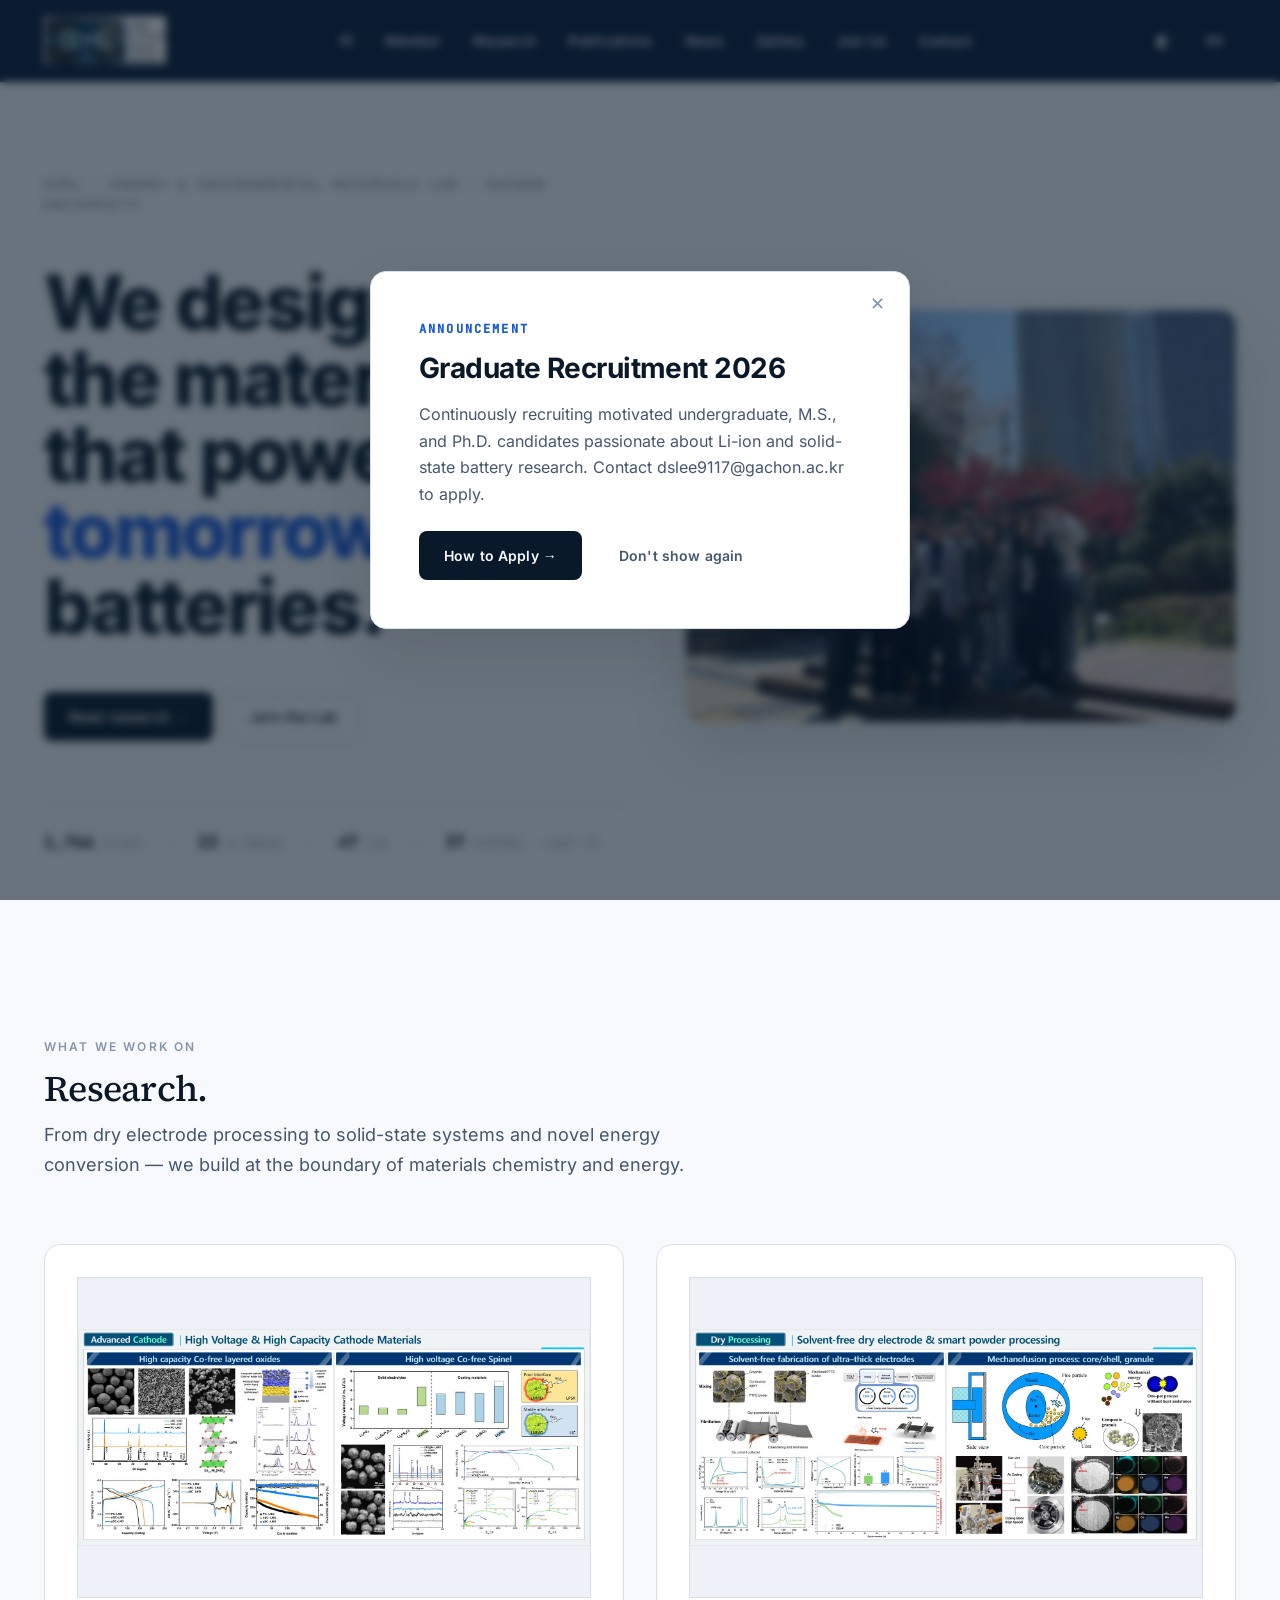
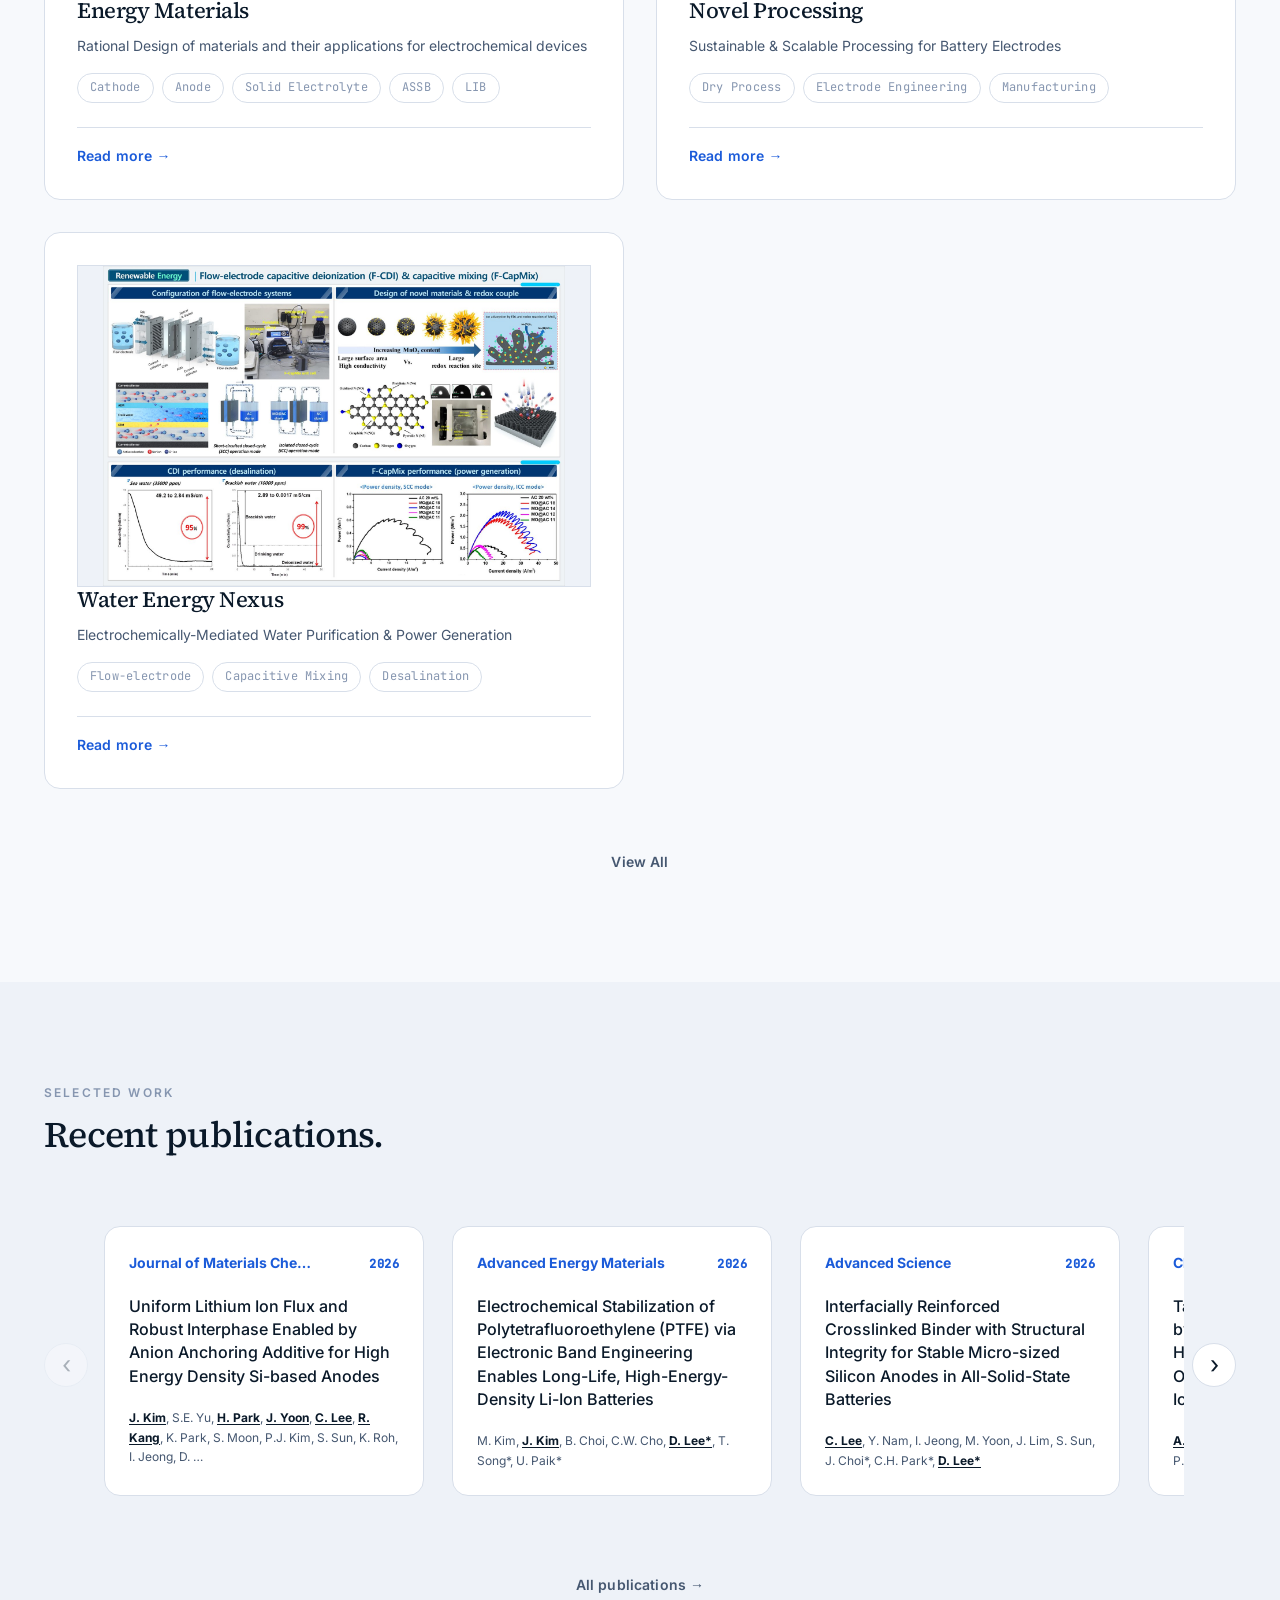
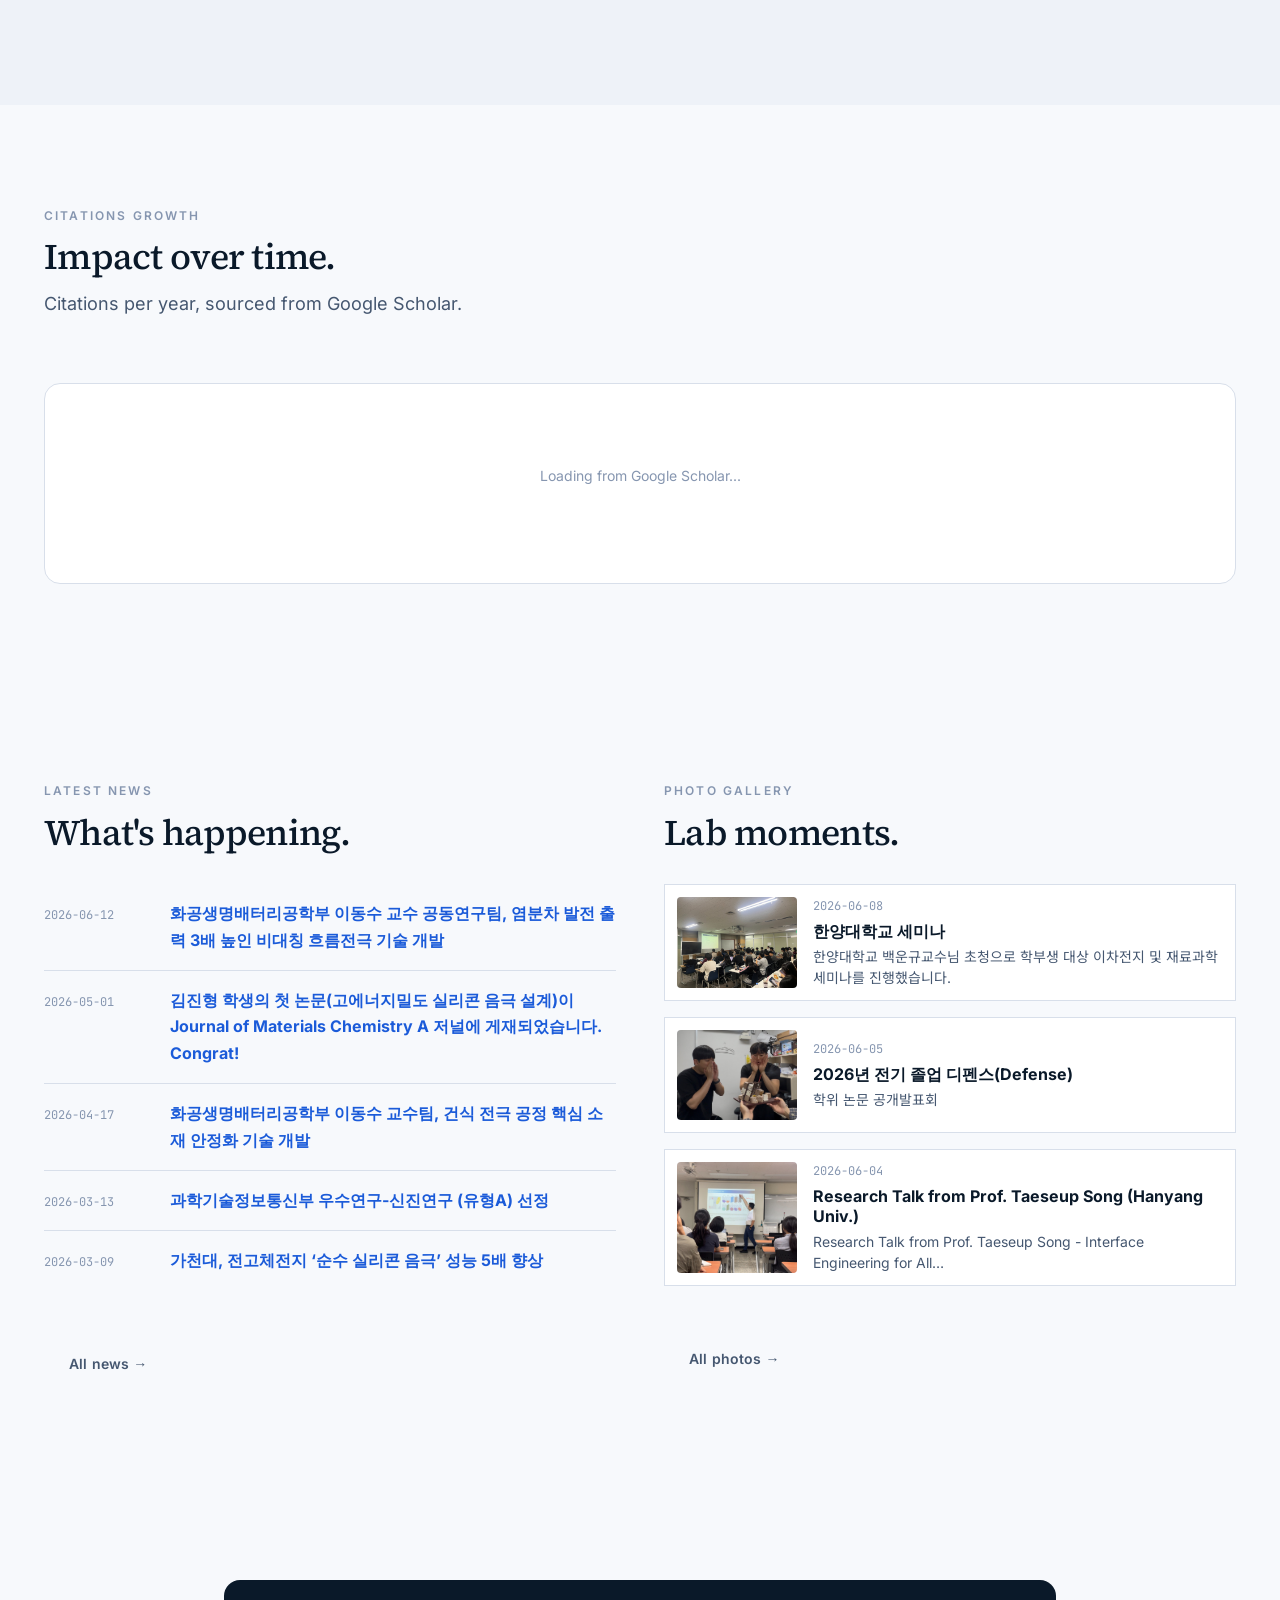
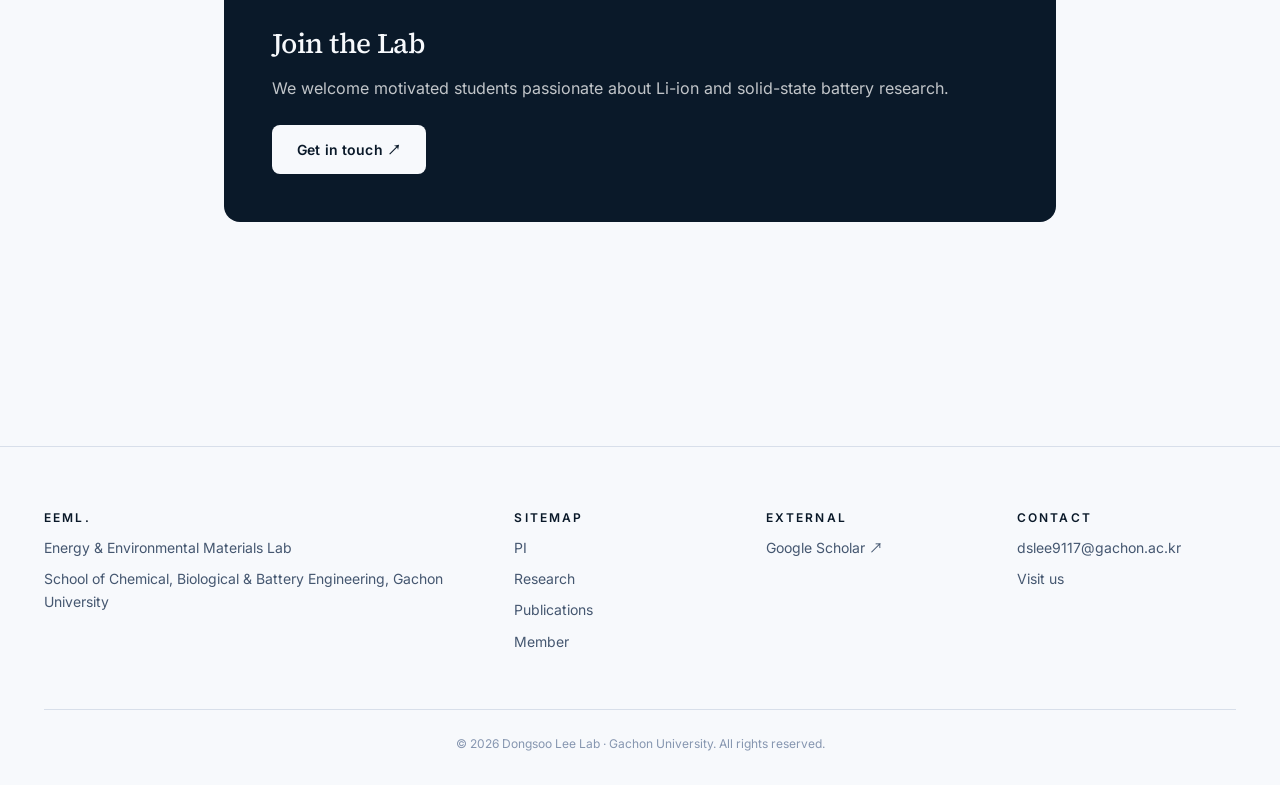
==== index.html @ 441fa80f "perf: self-host fonts locally instead of Google Fonts CDN Replace the render-blocking Google Fonts <" ====
<!DOCTYPE html>
<html lang="ko">
<head>
  <meta charset="UTF-8" />
  <meta name="viewport" content="width=device-width, initial-scale=1.0" />
  <title>EEML 에너지환경재료 연구실 — 가천대학교 이동수 교수 | 전고체전지·리튬전지 연구 | Energy &amp; Environmental Materials Lab</title>
  <meta name="description" content="가천대학교 화공생명배터리공학부 이동수 교수 연구실(EEML). 전고체전지, 리튬금속음극, 이차전지 소재, 전기화학 디바이스를 연구합니다. Energy & Environmental Materials Lab at Gachon University — solid-state batteries, Li metal anodes, next-generation battery materials." />
  <meta name="keywords" content="가천대학교, 이동수 교수, 전고체전지, 이차전지, 리튬전지, 배터리 연구실, 에너지환경재료, 대학원생 모집, EEML, Gachon University, solid-state battery, Dongsoo Lee" />
  <link rel="canonical" href="https://eeml.gachon.ac.kr/" />
  <link rel="icon" type="image/svg+xml" href="assets/icons/favicon.svg" />
  <meta property="og:title" content="EEML 에너지환경재료 연구실 — 가천대학교 이동수 교수" />
  <meta property="og:description" content="전고체전지·리튬금속음극·이차전지 소재 연구. 가천대학교 화공생명배터리공학부 이동수 교수 연구실." />
  <meta property="og:type" content="website" />
  <meta property="og:url" content="https://eeml.gachon.ac.kr/" />
  <script type="application/ld+json">
  {
    "@context": "https://schema.org",
    "@graph": [
      {
        "@type": "WebSite",
        "@id": "https://eeml.gachon.ac.kr/#website",
        "url": "https://eeml.gachon.ac.kr/",
        "name": "EEML 에너지환경재료 연구실",
        "alternateName": ["Energy & Environmental Materials Lab", "EEML", "가천대 이동수 교수 연구실"],
        "inLanguage": ["ko", "en"]
      },
      {
        "@type": "ResearchOrganization",
        "@id": "https://eeml.gachon.ac.kr/#org",
        "name": "에너지환경재료 연구실 (EEML)",
        "alternateName": "Energy & Environmental Materials Lab",
        "url": "https://eeml.gachon.ac.kr/",
        "parentOrganization": {
          "@type": "CollegeOrUniversity",
          "name": "가천대학교",
          "alternateName": "Gachon University",
          "department": "화공생명배터리공학부"
        },
        "founder": { "@id": "https://eeml.gachon.ac.kr/pi#person" },
        "knowsAbout": ["전고체전지", "리튬금속음극", "이차전지", "에너지전극재료", "solid-state batteries", "Li metal anodes", "electrochemical devices"]
      },
      {
        "@type": "Person",
        "@id": "https://eeml.gachon.ac.kr/pi#person",
        "name": "이동수",
        "alternateName": "Dongsoo Lee",
        "jobTitle": "조교수 (Assistant Professor)",
        "email": "dslee9117@gachon.ac.kr",
        "worksFor": {
          "@type": "CollegeOrUniversity",
          "name": "가천대학교",
          "alternateName": "Gachon University"
        },
        "url": "https://eeml.gachon.ac.kr/pi",
        "sameAs": [
          "https://scholar.google.com/citations?user=d8lQYgwAAAAJ",
          "https://www.researchgate.net/profile/Dongsoo-Lee-4",
          "https://orcid.org/0000-0003-3777-6366",
          "https://www.scopus.com/authid/detail.uri?authorId=57201799820",
          "https://www.linkedin.com/in/dongsoo-lee-2837501b4/"
        ]
      }
    ]
  }
  </script>
  <meta name="twitter:card" content="summary_large_image" />
  <link rel="stylesheet" href="css/fonts.css?v=20260629a" />
  <link rel="stylesheet" href="css/style.css?v=20260605d" />
</head>
<body>

<header class="site-header">
  <nav class="nav">
    <a href="/" class="nav-brand" aria-label="EEML — Energy Environment Materials Laboratory"><img src="assets/images/logo.png" alt="EEML — Energy Environment Materials Laboratory" /></a>
        <ul class="nav-links">
      <li><a href="pi" data-i18n="nav.pi">PI</a></li>
      <li><a href="member" data-i18n="nav.member">Member</a></li>
      <li><a href="research" data-i18n="nav.research">Research</a></li>
      <li><a href="publications" data-i18n="nav.publications">Publications</a></li>
      <li><a href="board" data-i18n="nav.board">News</a></li>
      <li><a href="gallery" data-i18n="nav.gallery">Gallery</a></li>
      <li><a href="join" data-i18n="nav.join">Join Us</a></li>
      <li><a href="contact" data-i18n="nav.contact">Contact</a></li>
    </ul>
    <div class="nav-right">
      <button class="icon-btn theme-toggle" title="Toggle theme">◐</button>
      <button class="lang-toggle" data-i18n="common.lang_toggle">KO</button>
      <button class="nav-toggle" aria-label="menu"><span></span></button>
    </div>
  </nav>
</header>

<main>
  <section class="hero">
    <div class="hero-inner">
      <div class="hero-text">
        <div class="hero-eyebrow" data-i18n="home.hero_eyebrow">EEML &middot; 가천대학교 에너지환경재료 연구실 &middot; 이동수 교수</div>
        <h1>
          <span class="line">We design</span>
          <span class="line">the materials</span>
          <span class="line">that power</span>
          <span class="line"><span class="accent">tomorrow's</span> batteries.</span>
        </h1>
        <div class="hero-cta">
          <a href="research" class="btn btn-primary">Read research →</a>
          <a href="join" class="btn btn-outline" data-i18n="home.cta_join">Join the Lab</a>
        </div>
        <div class="hero-meta">
          <span class="stat"><span class="n" data-metric="citations_total">0</span> <span class="lbl">cites</span></span>
          <span class="sep">·</span>
          <span class="stat"><span class="n" data-metric="h_index">0</span> <span class="lbl">h-index</span></span>
          <span class="sep">·</span>
          <span class="stat"><span class="n" data-metric="i10_index">0</span> <span class="lbl">i10</span></span>
          <span class="sep">·</span>
          <span class="stat"><span class="n" id="metric-pubs">0</span> <span class="lbl">papers · last 3y</span></span>
        </div>
      </div>
      <div class="hero-visual" aria-hidden="true"></div>
    </div>
  </section>

  <section class="section">
    <div class="container">
      <div class="section-title">
        <div class="eyebrow">What we work on</div>
        <h2>Research.</h2>
        <p data-i18n="home.research_intro">EEML(에너지환경재료 연구실)은 가천대학교 화공생명배터리공학부 이동수 교수 연구실입니다. 건식 전극 공정부터 전고체전지, 리튬금속음극, 새로운 에너지 변환까지 — 재료화학과 에너지의 경계에서 연구합니다.</p>
      </div>
      <div id="home-topics" class="topic-grid"></div>
      <div class="text-center mt-12">
        <a href="research" class="btn btn-ghost" data-i18n="home.view_all">All research topics →</a>
      </div>
    </div>
  </section>

  <section class="section" style="background: var(--c-surface-2);">
    <div class="container">
      <div class="section-title">
        <div class="eyebrow">Selected work</div>
        <h2>Recent publications.</h2>
      </div>
      <div id="home-featured" class="featured-grid"></div>
      <div class="text-center mt-12">
        <a href="publications" class="btn btn-ghost">All publications →</a>
      </div>
    </div>
  </section>

  <section class="section">
    <div class="container">
      <div class="section-title">
        <div class="eyebrow">Citations growth</div>
        <h2>Impact over time.</h2>
        <p>Citations per year, sourced from Google Scholar.</p>
      </div>
      <div class="citations-chart" id="citations-chart"></div>
    </div>
  </section>

  <section class="section">
    <div class="container">
      <div class="home-news-gallery">
        <div class="home-news-col">
          <div class="section-title">
            <div class="eyebrow">Latest news</div>
            <h2>What's happening.</h2>
          </div>
          <ul class="news-quick" id="home-news"></ul>
          <div class="mt-12">
            <a href="board" class="btn btn-ghost">All news →</a>
          </div>
        </div>
        <div class="home-gallery-col">
          <div class="section-title">
            <div class="eyebrow">Photo gallery</div>
            <h2>Lab moments.</h2>
          </div>
          <div class="gallery-quick" id="home-gallery"></div>
          <div class="mt-12">
            <a href="gallery" class="btn btn-ghost">All photos →</a>
          </div>
        </div>
      </div>
    </div>
  </section>

  <section class="section">
    <div class="container-narrow">
      <div class="join-card">
        <h3 data-i18n="contact.join_us_title">Join the Lab</h3>
        <p data-i18n="contact.join_us_desc">We welcome motivated students passionate about Li-ion and solid-state battery research.</p>
        <a href="join" class="btn btn-primary">Get in touch ↗</a>
      </div>
    </div>
  </section>
</main>

<footer class="site-footer">
  <div class="container">
    <div class="footer-grid">
      <div>
        <h4 data-lab-short>EEML</h4>
        <p data-lab-name>Energy Electrode Materials Lab</p>
        <p data-lab-affiliation>Gachon University</p>
      </div>
      <div>
        <h4>Sitemap</h4>
        <ul>
          <li><a href="pi">PI</a></li>
          <li><a href="research">Research</a></li>
          <li><a href="publications">Publications</a></li>
          <li><a href="member">Member</a></li>
        </ul>
      </div>
      <div>
        <h4>External</h4>
        <ul>
          <li><a href="https://scholar.google.com/citations?user=d8lQYgwAAAAJ" target="_blank" rel="noopener">Google Scholar ↗</a></li>
        </ul>
      </div>
      <div>
        <h4>Contact</h4>
        <ul>
          <li><a href="mailto:" data-contact-email></a></li>
          <li><a href="contact">Visit us</a></li>
        </ul>
      </div>
    </div>
    <div class="footer-bottom" data-i18n="footer.copyright">© 2026 Dongsoo Lee Lab · Gachon University.</div>
  </div>
</footer>

<script src="js/main.js?v=20260605d"></script>
<script src="js/authors.js?v=20260605d"></script>
<script src="js/home.js?v=20260605d"></script>
</body>
</html>
---- css/fonts.css ----
/* cyrillic-ext */
@font-face {
  font-family: 'Inter';
  font-style: normal;
  font-weight: 400;
  font-display: swap;
  src: url(../assets/fonts/inter_v20_UcC73FwrK3iLTeHuS_nVMrMxCp50SjIa2JL7SUc.woff2) format('woff2');
  unicode-range: U+0460-052F, U+1C80-1C8A, U+20B4, U+2DE0-2DFF, U+A640-A69F, U+FE2E-FE2F;
}
/* cyrillic */
@font-face {
  font-family: 'Inter';
  font-style: normal;
  font-weight: 400;
  font-display: swap;
  src: url(../assets/fonts/inter_v20_UcC73FwrK3iLTeHuS_nVMrMxCp50SjIa0ZL7SUc.woff2) format('woff2');
  unicode-range: U+0301, U+0400-045F, U+0490-0491, U+04B0-04B1, U+2116;
}
/* greek-ext */
@font-face {
  font-family: 'Inter';
  font-style: normal;
  font-weight: 400;
  font-display: swap;
  src: url(../assets/fonts/inter_v20_UcC73FwrK3iLTeHuS_nVMrMxCp50SjIa2ZL7SUc.woff2) format('woff2');
  unicode-range: U+1F00-1FFF;
}
/* greek */
@font-face {
  font-family: 'Inter';
  font-style: normal;
  font-weight: 400;
  font-display: swap;
  src: url(../assets/fonts/inter_v20_UcC73FwrK3iLTeHuS_nVMrMxCp50SjIa1pL7SUc.woff2) format('woff2');
  unicode-range: U+0370-0377, U+037A-037F, U+0384-038A, U+038C, U+038E-03A1, U+03A3-03FF;
}
/* vietnamese */
@font-face {
  font-family: 'Inter';
  font-style: normal;
  font-weight: 400;
  font-display: swap;
  src: url(../assets/fonts/inter_v20_UcC73FwrK3iLTeHuS_nVMrMxCp50SjIa2pL7SUc.woff2) format('woff2');
  unicode-range: U+0102-0103, U+0110-0111, U+0128-0129, U+0168-0169, U+01A0-01A1, U+01AF-01B0, U+0300-0301, U+0303-0304, U+0308-0309, U+0323, U+0329, U+1EA0-1EF9, U+20AB;
}
/* latin-ext */
@font-face {
  font-family: 'Inter';
  font-style: normal;
  font-weight: 400;
  font-display: swap;
  src: url(../assets/fonts/inter_v20_UcC73FwrK3iLTeHuS_nVMrMxCp50SjIa25L7SUc.woff2) format('woff2');
  unicode-range: U+0100-02BA, U+02BD-02C5, U+02C7-02CC, U+02CE-02D7, U+02DD-02FF, U+0304, U+0308, U+0329, U+1D00-1DBF, U+1E00-1E9F, U+1EF2-1EFF, U+2020, U+20A0-20AB, U+20AD-20C0, U+2113, U+2C60-2C7F, U+A720-A7FF;
}
/* latin */
@font-face {
  font-family: 'Inter';
  font-style: normal;
  font-weight: 400;
  font-display: swap;
  src: url(../assets/fonts/inter_v20_UcC73FwrK3iLTeHuS_nVMrMxCp50SjIa1ZL7.woff2) format('woff2');
  unicode-range: U+0000-00FF, U+0131, U+0152-0153, U+02BB-02BC, U+02C6, U+02DA, U+02DC, U+0304, U+0308, U+0329, U+2000-206F, U+20AC, U+2122, U+2191, U+2193, U+2212, U+2215, U+FEFF, U+FFFD;
}
/* cyrillic-ext */
@font-face {
  font-family: 'Inter';
  font-style: normal;
  font-weight: 500;
  font-display: swap;
  src: url(../assets/fonts/inter_v20_UcC73FwrK3iLTeHuS_nVMrMxCp50SjIa2JL7SUc.woff2) format('woff2');
  unicode-range: U+0460-052F, U+1C80-1C8A, U+20B4, U+2DE0-2DFF, U+A640-A69F, U+FE2E-FE2F;
}
/* cyrillic */
@font-face {
  font-family: 'Inter';
  font-style: normal;
  font-weight: 500;
  font-display: swap;
  src: url(../assets/fonts/inter_v20_UcC73FwrK3iLTeHuS_nVMrMxCp50SjIa0ZL7SUc.woff2) format('woff2');
  unicode-range: U+0301, U+0400-045F, U+0490-0491, U+04B0-04B1, U+2116;
}
/* greek-ext */
@font-face {
  font-family: 'Inter';
  font-style: normal;
  font-weight: 500;
  font-display: swap;
  src: url(../assets/fonts/inter_v20_UcC73FwrK3iLTeHuS_nVMrMxCp50SjIa2ZL7SUc.woff2) format('woff2');
  unicode-range: U+1F00-1FFF;
}
/* greek */
@font-face {
  font-family: 'Inter';
  font-style: normal;
  font-weight: 500;
  font-display: swap;
  src: url(../assets/fonts/inter_v20_UcC73FwrK3iLTeHuS_nVMrMxCp50SjIa1pL7SUc.woff2) format('woff2');
  unicode-range: U+0370-0377, U+037A-037F, U+0384-038A, U+038C, U+038E-03A1, U+03A3-03FF;
}
/* vietnamese */
@font-face {
  font-family: 'Inter';
  font-style: normal;
  font-weight: 500;
  font-display: swap;
  src: url(../assets/fonts/inter_v20_UcC73FwrK3iLTeHuS_nVMrMxCp50SjIa2pL7SUc.woff2) format('woff2');
  unicode-range: U+0102-0103, U+0110-0111, U+0128-0129, U+0168-0169, U+01A0-01A1, U+01AF-01B0, U+0300-0301, U+0303-0304, U+0308-0309, U+0323, U+0329, U+1EA0-1EF9, U+20AB;
}
/* latin-ext */
@font-face {
  font-family: 'Inter';
  font-style: normal;
  font-weight: 500;
  font-display: swap;
  src: url(../assets/fonts/inter_v20_UcC73FwrK3iLTeHuS_nVMrMxCp50SjIa25L7SUc.woff2) format('woff2');
  unicode-range: U+0100-02BA, U+02BD-02C5, U+02C7-02CC, U+02CE-02D7, U+02DD-02FF, U+0304, U+0308, U+0329, U+1D00-1DBF, U+1E00-1E9F, U+1EF2-1EFF, U+2020, U+20A0-20AB, U+20AD-20C0, U+2113, U+2C60-2C7F, U+A720-A7FF;
}
/* latin */
@font-face {
  font-family: 'Inter';
  font-style: normal;
  font-weight: 500;
  font-display: swap;
  src: url(../assets/fonts/inter_v20_UcC73FwrK3iLTeHuS_nVMrMxCp50SjIa1ZL7.woff2) format('woff2');
  unicode-range: U+0000-00FF, U+0131, U+0152-0153, U+02BB-02BC, U+02C6, U+02DA, U+02DC, U+0304, U+0308, U+0329, U+2000-206F, U+20AC, U+2122, U+2191, U+2193, U+2212, U+2215, U+FEFF, U+FFFD;
}
/* cyrillic-ext */
@font-face {
  font-family: 'Inter';
  font-style: normal;
  font-weight: 600;
  font-display: swap;
  src: url(../assets/fonts/inter_v20_UcC73FwrK3iLTeHuS_nVMrMxCp50SjIa2JL7SUc.woff2) format('woff2');
  unicode-range: U+0460-052F, U+1C80-1C8A, U+20B4, U+2DE0-2DFF, U+A640-A69F, U+FE2E-FE2F;
}
/* cyrillic */
@font-face {
  font-family: 'Inter';
  font-style: normal;
  font-weight: 600;
  font-display: swap;
  src: url(../assets/fonts/inter_v20_UcC73FwrK3iLTeHuS_nVMrMxCp50SjIa0ZL7SUc.woff2) format('woff2');
  unicode-range: U+0301, U+0400-045F, U+0490-0491, U+04B0-04B1, U+2116;
}
/* greek-ext */
@font-face {
  font-family: 'Inter';
  font-style: normal;
  font-weight: 600;
  font-display: swap;
  src: url(../assets/fonts/inter_v20_UcC73FwrK3iLTeHuS_nVMrMxCp50SjIa2ZL7SUc.woff2) format('woff2');
  unicode-range: U+1F00-1FFF;
}
/* greek */
@font-face {
  font-family: 'Inter';
  font-style: normal;
  font-weight: 600;
  font-display: swap;
  src: url(../assets/fonts/inter_v20_UcC73FwrK3iLTeHuS_nVMrMxCp50SjIa1pL7SUc.woff2) format('woff2');
  unicode-range: U+0370-0377, U+037A-037F, U+0384-038A, U+038C, U+038E-03A1, U+03A3-03FF;
}
/* vietnamese */
@font-face {
  font-family: 'Inter';
  font-style: normal;
  font-weight: 600;
  font-display: swap;
  src: url(../assets/fonts/inter_v20_UcC73FwrK3iLTeHuS_nVMrMxCp50SjIa2pL7SUc.woff2) format('woff2');
  unicode-range: U+0102-0103, U+0110-0111, U+0128-0129, U+0168-0169, U+01A0-01A1, U+01AF-01B0, U+0300-0301, U+0303-0304, U+0308-0309, U+0323, U+0329, U+1EA0-1EF9, U+20AB;
}
/* latin-ext */
@font-face {
  font-family: 'Inter';
  font-style: normal;
  font-weight: 600;
  font-display: swap;
  src: url(../assets/fonts/inter_v20_UcC73FwrK3iLTeHuS_nVMrMxCp50SjIa25L7SUc.woff2) format('woff2');
  unicode-range: U+0100-02BA, U+02BD-02C5, U+02C7-02CC, U+02CE-02D7, U+02DD-02FF, U+0304, U+0308, U+0329, U+1D00-1DBF, U+1E00-1E9F, U+1EF2-1EFF, U+2020, U+20A0-20AB, U+20AD-20C0, U+2113, U+2C60-2C7F, U+A720-A7FF;
}
/* latin */
@font-face {
  font-family: 'Inter';
  font-style: normal;
  font-weight: 600;
  font-display: swap;
  src: url(../assets/fonts/inter_v20_UcC73FwrK3iLTeHuS_nVMrMxCp50SjIa1ZL7.woff2) format('woff2');
  unicode-range: U+0000-00FF, U+0131, U+0152-0153, U+02BB-02BC, U+02C6, U+02DA, U+02DC, U+0304, U+0308, U+0329, U+2000-206F, U+20AC, U+2122, U+2191, U+2193, U+2212, U+2215, U+FEFF, U+FFFD;
}
/* cyrillic-ext */
@font-face {
  font-family: 'Inter';
  font-style: normal;
  font-weight: 700;
  font-display: swap;
  src: url(../assets/fonts/inter_v20_UcC73FwrK3iLTeHuS_nVMrMxCp50SjIa2JL7SUc.woff2) format('woff2');
  unicode-range: U+0460-052F, U+1C80-1C8A, U+20B4, U+2DE0-2DFF, U+A640-A69F, U+FE2E-FE2F;
}
/* cyrillic */
@font-face {
  font-family: 'Inter';
  font-style: normal;
  font-weight: 700;
  font-display: swap;
  src: url(../assets/fonts/inter_v20_UcC73FwrK3iLTeHuS_nVMrMxCp50SjIa0ZL7SUc.woff2) format('woff2');
  unicode-range: U+0301, U+0400-045F, U+0490-0491, U+04B0-04B1, U+2116;
}
/* greek-ext */
@font-face {
  font-family: 'Inter';
  font-style: normal;
  font-weight: 700;
  font-display: swap;
  src: url(../assets/fonts/inter_v20_UcC73FwrK3iLTeHuS_nVMrMxCp50SjIa2ZL7SUc.woff2) format('woff2');
  unicode-range: U+1F00-1FFF;
}
/* greek */
@font-face {
  font-family: 'Inter';
  font-style: normal;
  font-weight: 700;
  font-display: swap;
  src: url(../assets/fonts/inter_v20_UcC73FwrK3iLTeHuS_nVMrMxCp50SjIa1pL7SUc.woff2) format('woff2');
  unicode-range: U+0370-0377, U+037A-037F, U+0384-038A, U+038C, U+038E-03A1, U+03A3-03FF;
}
/* vietnamese */
@font-face {
  font-family: 'Inter';
  font-style: normal;
  font-weight: 700;
  font-display: swap;
  src: url(../assets/fonts/inter_v20_UcC73FwrK3iLTeHuS_nVMrMxCp50SjIa2pL7SUc.woff2) format('woff2');
  unicode-range: U+0102-0103, U+0110-0111, U+0128-0129, U+0168-0169, U+01A0-01A1, U+01AF-01B0, U+0300-0301, U+0303-0304, U+0308-0309, U+0323, U+0329, U+1EA0-1EF9, U+20AB;
}
/* latin-ext */
@font-face {
  font-family: 'Inter';
  font-style: normal;
  font-weight: 700;
  font-display: swap;
  src: url(../assets/fonts/inter_v20_UcC73FwrK3iLTeHuS_nVMrMxCp50SjIa25L7SUc.woff2) format('woff2');
  unicode-range: U+0100-02BA, U+02BD-02C5, U+02C7-02CC, U+02CE-02D7, U+02DD-02FF, U+0304, U+0308, U+0329, U+1D00-1DBF, U+1E00-1E9F, U+1EF2-1EFF, U+2020, U+20A0-20AB, U+20AD-20C0, U+2113, U+2C60-2C7F, U+A720-A7FF;
}
/* latin */
@font-face {
  font-family: 'Inter';
  font-style: normal;
  font-weight: 700;
  font-display: swap;
  src: url(../assets/fonts/inter_v20_UcC73FwrK3iLTeHuS_nVMrMxCp50SjIa1ZL7.woff2) format('woff2');
  unicode-range: U+0000-00FF, U+0131, U+0152-0153, U+02BB-02BC, U+02C6, U+02DA, U+02DC, U+0304, U+0308, U+0329, U+2000-206F, U+20AC, U+2122, U+2191, U+2193, U+2212, U+2215, U+FEFF, U+FFFD;
}
/* cyrillic-ext */
@font-face {
  font-family: 'Inter';
  font-style: normal;
  font-weight: 800;
  font-display: swap;
  src: url(../assets/fonts/inter_v20_UcC73FwrK3iLTeHuS_nVMrMxCp50SjIa2JL7SUc.woff2) format('woff2');
  unicode-range: U+0460-052F, U+1C80-1C8A, U+20B4, U+2DE0-2DFF, U+A640-A69F, U+FE2E-FE2F;
}
/* cyrillic */
@font-face {
  font-family: 'Inter';
  font-style: normal;
  font-weight: 800;
  font-display: swap;
  src: url(../assets/fonts/inter_v20_UcC73FwrK3iLTeHuS_nVMrMxCp50SjIa0ZL7SUc.woff2) format('woff2');
  unicode-range: U+0301, U+0400-045F, U+0490-0491, U+04B0-04B1, U+2116;
}
/* greek-ext */
@font-face {
  font-family: 'Inter';
  font-style: normal;
  font-weight: 800;
  font-display: swap;
  src: url(../assets/fonts/inter_v20_UcC73FwrK3iLTeHuS_nVMrMxCp50SjIa2ZL7SUc.woff2) format('woff2');
  unicode-range: U+1F00-1FFF;
}
/* greek */
@font-face {
  font-family: 'Inter';
  font-style: normal;
  font-weight: 800;
  font-display: swap;
  src: url(../assets/fonts/inter_v20_UcC73FwrK3iLTeHuS_nVMrMxCp50SjIa1pL7SUc.woff2) format('woff2');
  unicode-range: U+0370-0377, U+037A-037F, U+0384-038A, U+038C, U+038E-03A1, U+03A3-03FF;
}
/* vietnamese */
@font-face {
  font-family: 'Inter';
  font-style: normal;
  font-weight: 800;
  font-display: swap;
  src: url(../assets/fonts/inter_v20_UcC73FwrK3iLTeHuS_nVMrMxCp50SjIa2pL7SUc.woff2) format('woff2');
  unicode-range: U+0102-0103, U+0110-0111, U+0128-0129, U+0168-0169, U+01A0-01A1, U+01AF-01B0, U+0300-0301, U+0303-0304, U+0308-0309, U+0323, U+0329, U+1EA0-1EF9, U+20AB;
}
/* latin-ext */
@font-face {
  font-family: 'Inter';
  font-style: normal;
  font-weight: 800;
  font-display: swap;
  src: url(../assets/fonts/inter_v20_UcC73FwrK3iLTeHuS_nVMrMxCp50SjIa25L7SUc.woff2) format('woff2');
  unicode-range: U+0100-02BA, U+02BD-02C5, U+02C7-02CC, U+02CE-02D7, U+02DD-02FF, U+0304, U+0308, U+0329, U+1D00-1DBF, U+1E00-1E9F, U+1EF2-1EFF, U+2020, U+20A0-20AB, U+20AD-20C0, U+2113, U+2C60-2C7F, U+A720-A7FF;
}
/* latin */
@font-face {
  font-family: 'Inter';
  font-style: normal;
  font-weight: 800;
  font-display: swap;
  src: url(../assets/fonts/inter_v20_UcC73FwrK3iLTeHuS_nVMrMxCp50SjIa1ZL7.woff2) format('woff2');
  unicode-range: U+0000-00FF, U+0131, U+0152-0153, U+02BB-02BC, U+02C6, U+02DA, U+02DC, U+0304, U+0308, U+0329, U+2000-206F, U+20AC, U+2122, U+2191, U+2193, U+2212, U+2215, U+FEFF, U+FFFD;
}
/* cyrillic-ext */
@font-face {
  font-family: 'JetBrains Mono';
  font-style: normal;
  font-weight: 400;
  font-display: swap;
  src: url(../assets/fonts/jetbrainsmono_v24_tDbv2o-flEEny0FZhsfKu5WU4zr3E_BX0PnT8RD8yKwBNntkaToggR7BYRbKPx3cwhsk.woff2) format('woff2');
  unicode-range: U+0460-052F, U+1C80-1C8A, U+20B4, U+2DE0-2DFF, U+A640-A69F, U+FE2E-FE2F;
}
/* cyrillic */
@font-face {
  font-family: 'JetBrains Mono';
  font-style: normal;
  font-weight: 400;
  font-display: swap;
  src: url(../assets/fonts/jetbrainsmono_v24_tDbv2o-flEEny0FZhsfKu5WU4zr3E_BX0PnT8RD8yKwBNntkaToggR7BYRbKPxTcwhsk.woff2) format('woff2');
  unicode-range: U+0301, U+0400-045F, U+0490-0491, U+04B0-04B1, U+2116;
}
/* greek */
@font-face {
  font-family: 'JetBrains Mono';
  font-style: normal;
  font-weight: 400;
  font-display: swap;
  src: url(../assets/fonts/jetbrainsmono_v24_tDbv2o-flEEny0FZhsfKu5WU4zr3E_BX0PnT8RD8yKwBNntkaToggR7BYRbKPxPcwhsk.woff2) format('woff2');
  unicode-range: U+0370-0377, U+037A-037F, U+0384-038A, U+038C, U+038E-03A1, U+03A3-03FF;
}
/* vietnamese */
@font-face {
  font-family: 'JetBrains Mono';
  font-style: normal;
  font-weight: 400;
  font-display: swap;
  src: url(../assets/fonts/jetbrainsmono_v24_tDbv2o-flEEny0FZhsfKu5WU4zr3E_BX0PnT8RD8yKwBNntkaToggR7BYRbKPx_cwhsk.woff2) format('woff2');
  unicode-range: U+0102-0103, U+0110-0111, U+0128-0129, U+0168-0169, U+01A0-01A1, U+01AF-01B0, U+0300-0301, U+0303-0304, U+0308-0309, U+0323, U+0329, U+1EA0-1EF9, U+20AB;
}
/* latin-ext */
@font-face {
  font-family: 'JetBrains Mono';
  font-style: normal;
  font-weight: 400;
  font-display: swap;
  src: url(../assets/fonts/jetbrainsmono_v24_tDbv2o-flEEny0FZhsfKu5WU4zr3E_BX0PnT8RD8yKwBNntkaToggR7BYRbKPx7cwhsk.woff2) format('woff2');
  unicode-range: U+0100-02BA, U+02BD-02C5, U+02C7-02CC, U+02CE-02D7, U+02DD-02FF, U+0304, U+0308, U+0329, U+1D00-1DBF, U+1E00-1E9F, U+1EF2-1EFF, U+2020, U+20A0-20AB, U+20AD-20C0, U+2113, U+2C60-2C7F, U+A720-A7FF;
}
/* latin */
@font-face {
  font-family: 'JetBrains Mono';
  font-style: normal;
  font-weight: 400;
  font-display: swap;
  src: url(../assets/fonts/jetbrainsmono_v24_tDbv2o-flEEny0FZhsfKu5WU4zr3E_BX0PnT8RD8yKwBNntkaToggR7BYRbKPxDcwg.woff2) format('woff2');
  unicode-range: U+0000-00FF, U+0131, U+0152-0153, U+02BB-02BC, U+02C6, U+02DA, U+02DC, U+0304, U+0308, U+0329, U+2000-206F, U+20AC, U+2122, U+2191, U+2193, U+2212, U+2215, U+FEFF, U+FFFD;
}
/* cyrillic-ext */
@font-face {
  font-family: 'JetBrains Mono';
  font-style: normal;
  font-weight: 500;
  font-display: swap;
  src: url(../assets/fonts/jetbrainsmono_v24_tDbv2o-flEEny0FZhsfKu5WU4zr3E_BX0PnT8RD8yKwBNntkaToggR7BYRbKPx3cwhsk.woff2) format('woff2');
  unicode-range: U+0460-052F, U+1C80-1C8A, U+20B4, U+2DE0-2DFF, U+A640-A69F, U+FE2E-FE2F;
}
/* cyrillic */
@font-face {
  font-family: 'JetBrains Mono';
  font-style: normal;
  font-weight: 500;
  font-display: swap;
  src: url(../assets/fonts/jetbrainsmono_v24_tDbv2o-flEEny0FZhsfKu5WU4zr3E_BX0PnT8RD8yKwBNntkaToggR7BYRbKPxTcwhsk.woff2) format('woff2');
  unicode-range: U+0301, U+0400-045F, U+0490-0491, U+04B0-04B1, U+2116;
}
/* greek */
@font-face {
  font-family: 'JetBrains Mono';
  font-style: normal;
  font-weight: 500;
  font-display: swap;
  src: url(../assets/fonts/jetbrainsmono_v24_tDbv2o-flEEny0FZhsfKu5WU4zr3E_BX0PnT8RD8yKwBNntkaToggR7BYRbKPxPcwhsk.woff2) format('woff2');
  unicode-range: U+0370-0377, U+037A-037F, U+0384-038A, U+038C, U+038E-03A1, U+03A3-03FF;
}
/* vietnamese */
@font-face {
  font-family: 'JetBrains Mono';
  font-style: normal;
  font-weight: 500;
  font-display: swap;
  src: url(../assets/fonts/jetbrainsmono_v24_tDbv2o-flEEny0FZhsfKu5WU4zr3E_BX0PnT8RD8yKwBNntkaToggR7BYRbKPx_cwhsk.woff2) format('woff2');
  unicode-range: U+0102-0103, U+0110-0111, U+0128-0129, U+0168-0169, U+01A0-01A1, U+01AF-01B0, U+0300-0301, U+0303-0304, U+0308-0309, U+0323, U+0329, U+1EA0-1EF9, U+20AB;
}
/* latin-ext */
@font-face {
  font-family: 'JetBrains Mono';
  font-style: normal;
  font-weight: 500;
  font-display: swap;
  src: url(../assets/fonts/jetbrainsmono_v24_tDbv2o-flEEny0FZhsfKu5WU4zr3E_BX0PnT8RD8yKwBNntkaToggR7BYRbKPx7cwhsk.woff2) format('woff2');
  unicode-range: U+0100-02BA, U+02BD-02C5, U+02C7-02CC, U+02CE-02D7, U+02DD-02FF, U+0304, U+0308, U+0329, U+1D00-1DBF, U+1E00-1E9F, U+1EF2-1EFF, U+2020, U+20A0-20AB, U+20AD-20C0, U+2113, U+2C60-2C7F, U+A720-A7FF;
}
/* latin */
@font-face {
  font-family: 'JetBrains Mono';
  font-style: normal;
  font-weight: 500;
  font-display: swap;
  src: url(../assets/fonts/jetbrainsmono_v24_tDbv2o-flEEny0FZhsfKu5WU4zr3E_BX0PnT8RD8yKwBNntkaToggR7BYRbKPxDcwg.woff2) format('woff2');
  unicode-range: U+0000-00FF, U+0131, U+0152-0153, U+02BB-02BC, U+02C6, U+02DA, U+02DC, U+0304, U+0308, U+0329, U+2000-206F, U+20AC, U+2122, U+2191, U+2193, U+2212, U+2215, U+FEFF, U+FFFD;
}
@font-face {
  font-family: 'Noto Sans KR';
  font-style: normal;
  font-weight: 400;
  font-display: swap;
  src: url(../assets/fonts/notosanskr_v39_PbykFmXiEBPT4ITbgNA5Cgm20xz64px_1hVWr0wuPNGmlQNMEfD4.0.woff2) format('woff2');
  unicode-range: U+f9ca-fa0b, U+ff03-ff05, U+ff07, U+ff0a-ff0b, U+ff0d-ff19, U+ff1b, U+ff1d, U+ff20-ff5b, U+ff5d, U+ffe0-ffe3, U+ffe5-ffe6;
}
@font-face {
  font-family: 'Noto Sans KR';
  font-style: normal;
  font-weight: 400;
  font-display: swap;
  src: url(../assets/fonts/notosanskr_v39_PbykFmXiEBPT4ITbgNA5Cgm20xz64px_1hVWr0wuPNGmlQNMEfD4.1.woff2) format('woff2');
  unicode-range: U+f92f-f980, U+f982-f9c9;
}
@font-face {
  font-family: 'Noto Sans KR';
  font-style: normal;
  font-weight: 400;
  font-display: swap;
  src: url(../assets/fonts/notosanskr_v39_PbykFmXiEBPT4ITbgNA5Cgm20xz64px_1hVWr0wuPNGmlQNMEfD4.2.woff2) format('woff2');
  unicode-range: U+d723-d728, U+d72a-d733, U+d735-d748, U+d74a-d74f, U+d752-d753, U+d755-d757, U+d75a-d75f, U+d762-d764, U+d766-d768, U+d76a-d76b, U+d76d-d76f, U+d771-d787, U+d789-d78b, U+d78d-d78f, U+d791-d797, U+d79a, U+d79c, U+d79e-d7a3, U+f900-f909, U+f90b-f92e;
}
@font-face {
  font-family: 'Noto Sans KR';
  font-style: normal;
  font-weight: 400;
  font-display: swap;
  src: url(../assets/fonts/notosanskr_v39_PbykFmXiEBPT4ITbgNA5Cgm20xz64px_1hVWr0wuPNGmlQNMEfD4.3.woff2) format('woff2');
  unicode-range: U+d679-d68b, U+d68e-d69e, U+d6a0, U+d6a2-d6a7, U+d6a9-d6c3, U+d6c6-d6c7, U+d6c9-d6cb, U+d6cd-d6d3, U+d6d5-d6d6, U+d6d8-d6e3, U+d6e5-d6e7, U+d6e9-d6fb, U+d6fd-d717, U+d719-d71f, U+d721-d722;
}
@font-face {
  font-family: 'Noto Sans KR';
  font-style: normal;
  font-weight: 400;
  font-display: swap;
  src: url(../assets/fonts/notosanskr_v39_PbykFmXiEBPT4ITbgNA5Cgm20xz64px_1hVWr0wuPNGmlQNMEfD4.4.woff2) format('woff2');
  unicode-range: U+d5bc-d5c7, U+d5ca-d5cb, U+d5cd-d5cf, U+d5d1-d5d7, U+d5d9-d5da, U+d5dc, U+d5de-d5e3, U+d5e6-d5e7, U+d5e9-d5eb, U+d5ed-d5f6, U+d5f8, U+d5fa-d5ff, U+d602-d603, U+d605-d607, U+d609-d60f, U+d612-d613, U+d616-d61b, U+d61d-d637, U+d63a-d63b, U+d63d-d63f, U+d641-d647, U+d64a-d64c, U+d64e-d653, U+d656-d657, U+d659-d65b, U+d65d-d666, U+d668, U+d66a-d678;
}
@font-face {
  font-family: 'Noto Sans KR';
  font-style: normal;
  font-weight: 400;
  font-display: swap;
  src: url(../assets/fonts/notosanskr_v39_PbykFmXiEBPT4ITbgNA5Cgm20xz64px_1hVWr0wuPNGmlQNMEfD4.5.woff2) format('woff2');
  unicode-range: U+d507, U+d509-d50b, U+d50d-d513, U+d515-d53b, U+d53e-d53f, U+d541-d543, U+d545-d54c, U+d54e, U+d550, U+d552-d557, U+d55a-d55b, U+d55d-d55f, U+d561-d564, U+d566-d567, U+d56a, U+d56c, U+d56e-d573, U+d576-d577, U+d579-d583, U+d585-d586, U+d58a-d5a4, U+d5a6-d5bb;
}
@font-face {
  font-family: 'Noto Sans KR';
  font-style: normal;
  font-weight: 400;
  font-display: swap;
  src: url(../assets/fonts/notosanskr_v39_PbykFmXiEBPT4ITbgNA5Cgm20xz64px_1hVWr0wuPNGmlQNMEfD4.6.woff2) format('woff2');
  unicode-range: U+d464-d477, U+d47a-d47b, U+d47d-d47f, U+d481-d487, U+d489-d48a, U+d48c, U+d48e-d4e7, U+d4e9-d503, U+d505-d506;
}
@font-face {
  font-family: 'Noto Sans KR';
  font-style: normal;
  font-weight: 400;
  font-display: swap;
  src: url(../assets/fonts/notosanskr_v39_PbykFmXiEBPT4ITbgNA5Cgm20xz64px_1hVWr0wuPNGmlQNMEfD4.7.woff2) format('woff2');
  unicode-range: U+d3bf-d3c7, U+d3ca-d3cf, U+d3d1-d3eb, U+d3ee-d3ef, U+d3f1-d3f3, U+d3f5-d3fb, U+d3fd-d400, U+d402-d45b, U+d45d-d463;
}
@font-face {
  font-family: 'Noto Sans KR';
  font-style: normal;
  font-weight: 400;
  font-display: swap;
  src: url(../assets/fonts/notosanskr_v39_PbykFmXiEBPT4ITbgNA5Cgm20xz64px_1hVWr0wuPNGmlQNMEfD4.8.woff2) format('woff2');
  unicode-range: U+d2ff, U+d302-d304, U+d306-d30b, U+d30f, U+d311-d313, U+d315-d31b, U+d31e, U+d322-d324, U+d326-d327, U+d32a-d32b, U+d32d-d32f, U+d331-d337, U+d339-d33c, U+d33e-d37b, U+d37e-d37f, U+d381-d383, U+d385-d38b, U+d38e-d390, U+d392-d397, U+d39a-d39b, U+d39d-d39f, U+d3a1-d3a7, U+d3a9-d3aa, U+d3ac, U+d3ae-d3b3, U+d3b5-d3b7, U+d3b9-d3bb, U+d3bd-d3be;
}
@font-face {
  font-family: 'Noto Sans KR';
  font-style: normal;
  font-weight: 400;
  font-display: swap;
  src: url(../assets/fonts/notosanskr_v39_PbykFmXiEBPT4ITbgNA5Cgm20xz64px_1hVWr0wuPNGmlQNMEfD4.9.woff2) format('woff2');
  unicode-range: U+d257-d27f, U+d281-d29b, U+d29d-d29f, U+d2a1-d2ab, U+d2ad-d2b7, U+d2ba-d2bb, U+d2bd-d2bf, U+d2c1-d2c7, U+d2c9-d2ef, U+d2f2-d2f3, U+d2f5-d2f7, U+d2f9-d2fe;
}
@font-face {
  font-family: 'Noto Sans KR';
  font-style: normal;
  font-weight: 400;
  font-display: swap;
  src: url(../assets/fonts/notosanskr_v39_PbykFmXiEBPT4ITbgNA5Cgm20xz64px_1hVWr0wuPNGmlQNMEfD4.10.woff2) format('woff2');
  unicode-range: U+d1b4, U+d1b6-d1f3, U+d1f5-d22b, U+d22e-d22f, U+d231-d233, U+d235-d23b, U+d23d-d240, U+d242-d256;
}
@font-face {
  font-family: 'Noto Sans KR';
  font-style: normal;
  font-weight: 400;
  font-display: swap;
  src: url(../assets/fonts/notosanskr_v39_PbykFmXiEBPT4ITbgNA5Cgm20xz64px_1hVWr0wuPNGmlQNMEfD4.11.woff2) format('woff2');
  unicode-range: U+d105-d12f, U+d132-d133, U+d135-d137, U+d139-d13f, U+d141-d142, U+d144, U+d146-d14b, U+d14e-d14f, U+d151-d153, U+d155-d15b, U+d15e-d187, U+d189-d19f, U+d1a2-d1a3, U+d1a5-d1a7, U+d1a9-d1af, U+d1b2-d1b3;
}
@font-face {
  font-family: 'Noto Sans KR';
  font-style: normal;
  font-weight: 400;
  font-display: swap;
  src: url(../assets/fonts/notosanskr_v39_PbykFmXiEBPT4ITbgNA5Cgm20xz64px_1hVWr0wuPNGmlQNMEfD4.12.woff2) format('woff2');
  unicode-range: U+d04b-d04f, U+d051-d057, U+d059-d06b, U+d06d-d06f, U+d071-d073, U+d075-d07b, U+d07e-d0a3, U+d0a6-d0a7, U+d0a9-d0ab, U+d0ad-d0b3, U+d0b6, U+d0b8, U+d0ba-d0bf, U+d0c2-d0c3, U+d0c5-d0c7, U+d0c9-d0cf, U+d0d2, U+d0d6-d0db, U+d0de-d0df, U+d0e1-d0e3, U+d0e5-d0eb, U+d0ee-d0f0, U+d0f2-d104;
}
@font-face {
  font-family: 'Noto Sans KR';
  font-style: normal;
  font-weight: 400;
  font-display: swap;
  src: url(../assets/fonts/notosanskr_v39_PbykFmXiEBPT4ITbgNA5Cgm20xz64px_1hVWr0wuPNGmlQNMEfD4.13.woff2) format('woff2');
  unicode-range: U+cfa2-cfc3, U+cfc5-cfdf, U+cfe2-cfe3, U+cfe5-cfe7, U+cfe9-cff4, U+cff6-cffb, U+cffd-cfff, U+d001-d003, U+d005-d017, U+d019-d033, U+d036-d037, U+d039-d03b, U+d03d-d04a;
}
@font-face {
  font-family: 'Noto Sans KR';
  font-style: normal;
  font-weight: 400;
  font-display: swap;
  src: url(../assets/fonts/notosanskr_v39_PbykFmXiEBPT4ITbgNA5Cgm20xz64px_1hVWr0wuPNGmlQNMEfD4.14.woff2) format('woff2');
  unicode-range: U+cef0-cef3, U+cef6, U+cef9-ceff, U+cf01-cf03, U+cf05-cf07, U+cf09-cf0f, U+cf11-cf12, U+cf14-cf1b, U+cf1d-cf1f, U+cf21-cf2f, U+cf31-cf53, U+cf56-cf57, U+cf59-cf5b, U+cf5d-cf63, U+cf66, U+cf68, U+cf6a-cf6f, U+cf71-cf84, U+cf86-cf8b, U+cf8d-cfa1;
}
@font-face {
  font-family: 'Noto Sans KR';
  font-style: normal;
  font-weight: 400;
  font-display: swap;
  src: url(../assets/fonts/notosanskr_v39_PbykFmXiEBPT4ITbgNA5Cgm20xz64px_1hVWr0wuPNGmlQNMEfD4.15.woff2) format('woff2');
  unicode-range: U+ce3c-ce57, U+ce5a-ce5b, U+ce5d-ce5f, U+ce61-ce67, U+ce6a, U+ce6c, U+ce6e-ce73, U+ce76-ce77, U+ce79-ce7b, U+ce7d-ce83, U+ce85-ce88, U+ce8a-ce8f, U+ce91-ce93, U+ce95-ce97, U+ce99-ce9f, U+cea2, U+cea4-ceab, U+cead-cee3, U+cee6-cee7, U+cee9-ceeb, U+ceed-ceef;
}
@font-face {
  font-family: 'Noto Sans KR';
  font-style: normal;
  font-weight: 400;
  font-display: swap;
  src: url(../assets/fonts/notosanskr_v39_PbykFmXiEBPT4ITbgNA5Cgm20xz64px_1hVWr0wuPNGmlQNMEfD4.16.woff2) format('woff2');
  unicode-range: U+cd92-cd93, U+cd96-cd97, U+cd99-cd9b, U+cd9d-cda3, U+cda6-cda8, U+cdaa-cdaf, U+cdb1-cdc3, U+cdc5-cdcb, U+cdcd-cde7, U+cde9-ce03, U+ce05-ce1f, U+ce22-ce34, U+ce36-ce3b;
}
@font-face {
  font-family: 'Noto Sans KR';
  font-style: normal;
  font-weight: 400;
  font-display: swap;
  src: url(../assets/fonts/notosanskr_v39_PbykFmXiEBPT4ITbgNA5Cgm20xz64px_1hVWr0wuPNGmlQNMEfD4.17.woff2) format('woff2');
  unicode-range: U+ccef-cd07, U+cd0a-cd0b, U+cd0d-cd1a, U+cd1c, U+cd1e-cd2b, U+cd2d-cd5b, U+cd5d-cd77, U+cd79-cd91;
}
@font-face {
  font-family: 'Noto Sans KR';
  font-style: normal;
  font-weight: 400;
  font-display: swap;
  src: url(../assets/fonts/notosanskr_v39_PbykFmXiEBPT4ITbgNA5Cgm20xz64px_1hVWr0wuPNGmlQNMEfD4.18.woff2) format('woff2');
  unicode-range: U+cc3f-cc43, U+cc46-cc47, U+cc49-cc4b, U+cc4d-cc53, U+cc55-cc58, U+cc5a-cc5f, U+cc61-cc97, U+cc9a-cc9b, U+cc9d-cc9f, U+cca1-cca7, U+ccaa, U+ccac, U+ccae-ccb3, U+ccb6-ccb7, U+ccb9-ccbb, U+ccbd-cccf, U+ccd1-cce3, U+cce5-ccee;
}
@font-face {
  font-family: 'Noto Sans KR';
  font-style: normal;
  font-weight: 400;
  font-display: swap;
  src: url(../assets/fonts/notosanskr_v39_PbykFmXiEBPT4ITbgNA5Cgm20xz64px_1hVWr0wuPNGmlQNMEfD4.19.woff2) format('woff2');
  unicode-range: U+cb91-cbd3, U+cbd5-cbe3, U+cbe5-cc0b, U+cc0e-cc0f, U+cc11-cc13, U+cc15-cc1b, U+cc1d-cc20, U+cc23-cc27, U+cc2a-cc2b, U+cc2d, U+cc2f, U+cc31-cc37, U+cc3a, U+cc3c;
}
@font-face {
  font-family: 'Noto Sans KR';
  font-style: normal;
  font-weight: 400;
  font-display: swap;
  src: url(../assets/fonts/notosanskr_v39_PbykFmXiEBPT4ITbgNA5Cgm20xz64px_1hVWr0wuPNGmlQNMEfD4.20.woff2) format('woff2');
  unicode-range: U+caf4-cb47, U+cb4a-cb90;
}
@font-face {
  font-family: 'Noto Sans KR';
  font-style: normal;
  font-weight: 400;
  font-display: swap;
  src: url(../assets/fonts/notosanskr_v39_PbykFmXiEBPT4ITbgNA5Cgm20xz64px_1hVWr0wuPNGmlQNMEfD4.21.woff2) format('woff2');
  unicode-range: U+ca4a-ca4b, U+ca4e-ca4f, U+ca51-ca53, U+ca55-ca5b, U+ca5d-ca60, U+ca62-ca83, U+ca85-cabb, U+cabe-cabf, U+cac1-cac3, U+cac5-cacb, U+cacd-cad0, U+cad2, U+cad4-cad8, U+cada-caf3;
}
@font-face {
  font-family: 'Noto Sans KR';
  font-style: normal;
  font-weight: 400;
  font-display: swap;
  src: url(../assets/fonts/notosanskr_v39_PbykFmXiEBPT4ITbgNA5Cgm20xz64px_1hVWr0wuPNGmlQNMEfD4.22.woff2) format('woff2');
  unicode-range: U+c996-c997, U+c99a-c99c, U+c99e-c9bf, U+c9c2-c9c3, U+c9c5-c9c7, U+c9c9-c9cf, U+c9d2, U+c9d4, U+c9d7-c9d8, U+c9db, U+c9de-c9df, U+c9e1-c9e3, U+c9e5-c9e6, U+c9e8-c9eb, U+c9ee-c9f0, U+c9f2-c9f7, U+c9f9-ca0b, U+ca0d-ca28, U+ca2a-ca49;
}
@font-face {
  font-family: 'Noto Sans KR';
  font-style: normal;
  font-weight: 400;
  font-display: swap;
  src: url(../assets/fonts/notosanskr_v39_PbykFmXiEBPT4ITbgNA5Cgm20xz64px_1hVWr0wuPNGmlQNMEfD4.23.woff2) format('woff2');
  unicode-range: U+c8e9-c8f4, U+c8f6-c8fb, U+c8fe-c8ff, U+c901-c903, U+c905-c90b, U+c90e-c910, U+c912-c917, U+c919-c92b, U+c92d-c94f, U+c951-c953, U+c955-c96b, U+c96d-c973, U+c975-c987, U+c98a-c98b, U+c98d-c98f, U+c991-c995;
}
@font-face {
  font-family: 'Noto Sans KR';
  font-style: normal;
  font-weight: 400;
  font-display: swap;
  src: url(../assets/fonts/notosanskr_v39_PbykFmXiEBPT4ITbgNA5Cgm20xz64px_1hVWr0wuPNGmlQNMEfD4.24.woff2) format('woff2');
  unicode-range: U+c841-c84b, U+c84d-c86f, U+c872-c873, U+c875-c877, U+c879-c87f, U+c882-c884, U+c887-c88a, U+c88d-c8c3, U+c8c5-c8df, U+c8e1-c8e8;
}
@font-face {
  font-family: 'Noto Sans KR';
  font-style: normal;
  font-weight: 400;
  font-display: swap;
  src: url(../assets/fonts/notosanskr_v39_PbykFmXiEBPT4ITbgNA5Cgm20xz64px_1hVWr0wuPNGmlQNMEfD4.25.woff2) format('woff2');
  unicode-range: U+c779-c77b, U+c77e-c782, U+c786, U+c78b, U+c78d, U+c78f, U+c792-c793, U+c795, U+c797, U+c799-c79f, U+c7a2, U+c7a7-c7ab, U+c7ae-c7bb, U+c7bd-c7c0, U+c7c2-c7c7, U+c7c9-c7dc, U+c7de-c7ff, U+c802-c803, U+c805-c807, U+c809, U+c80b-c80f, U+c812, U+c814, U+c817-c81b, U+c81e-c81f, U+c821-c823, U+c825-c82e, U+c830-c837, U+c839-c83b, U+c83d-c840;
}
@font-face {
  font-family: 'Noto Sans KR';
  font-style: normal;
  font-weight: 400;
  font-display: swap;
  src: url(../assets/fonts/notosanskr_v39_PbykFmXiEBPT4ITbgNA5Cgm20xz64px_1hVWr0wuPNGmlQNMEfD4.26.woff2) format('woff2');
  unicode-range: U+c6bb-c6bf, U+c6c2, U+c6c4, U+c6c6-c6cb, U+c6ce-c6cf, U+c6d1-c6d3, U+c6d5-c6db, U+c6dd-c6df, U+c6e1-c6e7, U+c6e9-c6eb, U+c6ed-c6ef, U+c6f1-c6f8, U+c6fa-c703, U+c705-c707, U+c709-c70b, U+c70d-c716, U+c718, U+c71a-c71f, U+c722-c723, U+c725-c727, U+c729-c734, U+c736-c73b, U+c73e-c73f, U+c741-c743, U+c745-c74b, U+c74e-c750, U+c752-c757, U+c759-c773, U+c776-c777;
}
@font-face {
  font-family: 'Noto Sans KR';
  font-style: normal;
  font-weight: 400;
  font-display: swap;
  src: url(../assets/fonts/notosanskr_v39_PbykFmXiEBPT4ITbgNA5Cgm20xz64px_1hVWr0wuPNGmlQNMEfD4.27.woff2) format('woff2');
  unicode-range: U+c5f5-c5fb, U+c5fe, U+c602-c605, U+c607, U+c609-c60f, U+c611-c61a, U+c61c-c623, U+c626-c627, U+c629-c62b, U+c62d, U+c62f-c632, U+c636, U+c638, U+c63a-c63f, U+c642-c643, U+c645-c647, U+c649-c652, U+c656-c65b, U+c65d-c65f, U+c661-c663, U+c665-c677, U+c679-c67b, U+c67d-c693, U+c696-c697, U+c699-c69b, U+c69d-c6a3, U+c6a6, U+c6a8, U+c6aa-c6af, U+c6b2-c6b3, U+c6b5-c6b7, U+c6b9-c6ba;
}
@font-face {
  font-family: 'Noto Sans KR';
  font-style: normal;
  font-weight: 400;
  font-display: swap;
  src: url(../assets/fonts/notosanskr_v39_PbykFmXiEBPT4ITbgNA5Cgm20xz64px_1hVWr0wuPNGmlQNMEfD4.28.woff2) format('woff2');
  unicode-range: U+c517-c527, U+c52a-c52b, U+c52d-c52f, U+c531-c538, U+c53a, U+c53c, U+c53e-c543, U+c546-c547, U+c54b, U+c54d-c552, U+c556, U+c55a-c55b, U+c55d, U+c55f, U+c562-c563, U+c565-c567, U+c569-c56f, U+c572, U+c574, U+c576-c57b, U+c57e-c57f, U+c581-c583, U+c585-c586, U+c588-c58b, U+c58e, U+c590, U+c592-c596, U+c599-c5b3, U+c5b6-c5b7, U+c5ba, U+c5be-c5c3, U+c5ca-c5cb, U+c5cd, U+c5cf, U+c5d2-c5d3, U+c5d5-c5d7, U+c5d9-c5df, U+c5e1-c5e2, U+c5e4, U+c5e6-c5eb, U+c5ef, U+c5f1-c5f3;
}
@font-face {
  font-family: 'Noto Sans KR';
  font-style: normal;
  font-weight: 400;
  font-display: swap;
  src: url(../assets/fonts/notosanskr_v39_PbykFmXiEBPT4ITbgNA5Cgm20xz64px_1hVWr0wuPNGmlQNMEfD4.29.woff2) format('woff2');
  unicode-range: U+c475-c4ef, U+c4f2-c4f3, U+c4f5-c4f7, U+c4f9-c4ff, U+c502-c50b, U+c50d-c516;
}
@font-face {
  font-family: 'Noto Sans KR';
  font-style: normal;
  font-weight: 400;
  font-display: swap;
  src: url(../assets/fonts/notosanskr_v39_PbykFmXiEBPT4ITbgNA5Cgm20xz64px_1hVWr0wuPNGmlQNMEfD4.30.woff2) format('woff2');
  unicode-range: U+c3d0-c3d7, U+c3da-c3db, U+c3dd-c3de, U+c3e1-c3ec, U+c3ee-c3f3, U+c3f5-c42b, U+c42d-c463, U+c466-c474;
}
@font-face {
  font-family: 'Noto Sans KR';
  font-style: normal;
  font-weight: 400;
  font-display: swap;
  src: url(../assets/fonts/notosanskr_v39_PbykFmXiEBPT4ITbgNA5Cgm20xz64px_1hVWr0wuPNGmlQNMEfD4.31.woff2) format('woff2');
  unicode-range: U+c32b-c367, U+c36a-c36b, U+c36d-c36f, U+c371-c377, U+c37a-c37b, U+c37e-c383, U+c385-c387, U+c389-c3cf;
}
@font-face {
  font-family: 'Noto Sans KR';
  font-style: normal;
  font-weight: 400;
  font-display: swap;
  src: url(../assets/fonts/notosanskr_v39_PbykFmXiEBPT4ITbgNA5Cgm20xz64px_1hVWr0wuPNGmlQNMEfD4.32.woff2) format('woff2');
  unicode-range: U+c26a-c26b, U+c26d-c26f, U+c271-c273, U+c275-c27b, U+c27e-c287, U+c289-c28f, U+c291-c297, U+c299-c29a, U+c29c-c2a3, U+c2a5-c2a7, U+c2a9-c2ab, U+c2ad-c2b3, U+c2b6, U+c2b8, U+c2ba-c2bb, U+c2bd-c2db, U+c2de-c2df, U+c2e1-c2e2, U+c2e5-c2ea, U+c2ee, U+c2f0, U+c2f2-c2f5, U+c2f7, U+c2fa-c2fb, U+c2fd-c2ff, U+c301-c307, U+c309-c30c, U+c30e-c312, U+c315-c323, U+c325-c328, U+c32a;
}
@font-face {
  font-family: 'Noto Sans KR';
  font-style: normal;
  font-weight: 400;
  font-display: swap;
  src: url(../assets/fonts/notosanskr_v39_PbykFmXiEBPT4ITbgNA5Cgm20xz64px_1hVWr0wuPNGmlQNMEfD4.33.woff2) format('woff2');
  unicode-range: U+c1bc-c1c3, U+c1c5-c1df, U+c1e1-c1fb, U+c1fd-c203, U+c205-c20c, U+c20e, U+c210-c217, U+c21a-c21b, U+c21d-c21e, U+c221-c227, U+c229-c22a, U+c22c, U+c22e, U+c230, U+c233-c24f, U+c251-c257, U+c259-c269;
}
@font-face {
  font-family: 'Noto Sans KR';
  font-style: normal;
  font-weight: 400;
  font-display: swap;
  src: url(../assets/fonts/notosanskr_v39_PbykFmXiEBPT4ITbgNA5Cgm20xz64px_1hVWr0wuPNGmlQNMEfD4.34.woff2) format('woff2');
  unicode-range: U+c101-c11b, U+c11f, U+c121-c123, U+c125-c12b, U+c12e, U+c132-c137, U+c13a-c13b, U+c13d-c13f, U+c141-c147, U+c14a, U+c14c-c153, U+c155-c157, U+c159-c15b, U+c15d-c166, U+c169-c16f, U+c171-c177, U+c179-c18b, U+c18e-c18f, U+c191-c193, U+c195-c19b, U+c19d-c19e, U+c1a0, U+c1a2-c1a4, U+c1a6-c1bb;
}
@font-face {
  font-family: 'Noto Sans KR';
  font-style: normal;
  font-weight: 400;
  font-display: swap;
  src: url(../assets/fonts/notosanskr_v39_PbykFmXiEBPT4ITbgNA5Cgm20xz64px_1hVWr0wuPNGmlQNMEfD4.35.woff2) format('woff2');
  unicode-range: U+c049-c057, U+c059-c05b, U+c05d-c05f, U+c061-c067, U+c069-c08f, U+c091-c0ab, U+c0ae-c0af, U+c0b1-c0b3, U+c0b5, U+c0b7-c0bb, U+c0be, U+c0c2-c0c7, U+c0ca-c0cb, U+c0cd-c0cf, U+c0d1-c0d7, U+c0d9-c0da, U+c0dc, U+c0de-c0e3, U+c0e5-c0eb, U+c0ed-c0f3, U+c0f6, U+c0f8, U+c0fa-c0ff;
}
@font-face {
  font-family: 'Noto Sans KR';
  font-style: normal;
  font-weight: 400;
  font-display: swap;
  src: url(../assets/fonts/notosanskr_v39_PbykFmXiEBPT4ITbgNA5Cgm20xz64px_1hVWr0wuPNGmlQNMEfD4.36.woff2) format('woff2');
  unicode-range: U+bfa7-bfaf, U+bfb1-bfc4, U+bfc6-bfcb, U+bfce-bfcf, U+bfd1-bfd3, U+bfd5-bfdb, U+bfdd-c048;
}
@font-face {
  font-family: 'Noto Sans KR';
  font-style: normal;
  font-weight: 400;
  font-display: swap;
  src: url(../assets/fonts/notosanskr_v39_PbykFmXiEBPT4ITbgNA5Cgm20xz64px_1hVWr0wuPNGmlQNMEfD4.37.woff2) format('woff2');
  unicode-range: U+bf07, U+bf09-bf3f, U+bf41-bf4f, U+bf52-bf54, U+bf56-bfa6;
}
@font-face {
  font-family: 'Noto Sans KR';
  font-style: normal;
  font-weight: 400;
  font-display: swap;
  src: url(../assets/fonts/notosanskr_v39_PbykFmXiEBPT4ITbgNA5Cgm20xz64px_1hVWr0wuPNGmlQNMEfD4.38.woff2) format('woff2');
  unicode-range: U+be56, U+be58, U+be5c-be5f, U+be62-be63, U+be65-be67, U+be69-be74, U+be76-be7b, U+be7e-be7f, U+be81-be8e, U+be90, U+be92-bea7, U+bea9-becf, U+bed2-bed3, U+bed5-bed6, U+bed9-bee3, U+bee6-bf06;
}
@font-face {
  font-family: 'Noto Sans KR';
  font-style: normal;
  font-weight: 400;
  font-display: swap;
  src: url(../assets/fonts/notosanskr_v39_PbykFmXiEBPT4ITbgNA5Cgm20xz64px_1hVWr0wuPNGmlQNMEfD4.39.woff2) format('woff2');
  unicode-range: U+bdb0-bdd3, U+bdd5-bdef, U+bdf1-be0b, U+be0d-be0f, U+be11-be13, U+be15-be43, U+be46-be47, U+be49-be4b, U+be4d-be53;
}
@font-face {
  font-family: 'Noto Sans KR';
  font-style: normal;
  font-weight: 400;
  font-display: swap;
  src: url(../assets/fonts/notosanskr_v39_PbykFmXiEBPT4ITbgNA5Cgm20xz64px_1hVWr0wuPNGmlQNMEfD4.40.woff2) format('woff2');
  unicode-range: U+bd03, U+bd06, U+bd08, U+bd0a-bd0f, U+bd11-bd22, U+bd25-bd47, U+bd49-bd58, U+bd5a-bd7f, U+bd82-bd83, U+bd85-bd87, U+bd8a-bd8f, U+bd91-bd92, U+bd94, U+bd96-bd98, U+bd9a-bdaf;
}
@font-face {
  font-family: 'Noto Sans KR';
  font-style: normal;
  font-weight: 400;
  font-display: swap;
  src: url(../assets/fonts/notosanskr_v39_PbykFmXiEBPT4ITbgNA5Cgm20xz64px_1hVWr0wuPNGmlQNMEfD4.41.woff2) format('woff2');
  unicode-range: U+bc4e-bc83, U+bc86-bc87, U+bc89-bc8b, U+bc8d-bc93, U+bc96, U+bc98, U+bc9b-bc9f, U+bca2-bca3, U+bca5-bca7, U+bca9-bcb2, U+bcb4-bcbb, U+bcbe-bcbf, U+bcc1-bcc3, U+bcc5-bccc, U+bcce-bcd0, U+bcd2-bcd4, U+bcd6-bcf3, U+bcf7, U+bcf9-bcfb, U+bcfd-bd02;
}
@font-face {
  font-family: 'Noto Sans KR';
  font-style: normal;
  font-weight: 400;
  font-display: swap;
  src: url(../assets/fonts/notosanskr_v39_PbykFmXiEBPT4ITbgNA5Cgm20xz64px_1hVWr0wuPNGmlQNMEfD4.42.woff2) format('woff2');
  unicode-range: U+bb90-bba3, U+bba5-bbab, U+bbad-bbbf, U+bbc1-bbf7, U+bbfa-bbfb, U+bbfd-bbfe, U+bc01-bc07, U+bc09-bc0a, U+bc0e, U+bc10, U+bc12-bc13, U+bc17, U+bc19-bc1a, U+bc1e, U+bc20-bc23, U+bc26, U+bc28, U+bc2a-bc2c, U+bc2e-bc2f, U+bc32-bc33, U+bc35-bc37, U+bc39-bc3f, U+bc41-bc42, U+bc44, U+bc46-bc48, U+bc4a-bc4d;
}
@font-face {
  font-family: 'Noto Sans KR';
  font-style: normal;
  font-weight: 400;
  font-display: swap;
  src: url(../assets/fonts/notosanskr_v39_PbykFmXiEBPT4ITbgNA5Cgm20xz64px_1hVWr0wuPNGmlQNMEfD4.43.woff2) format('woff2');
  unicode-range: U+bae6-bafb, U+bafd-bb17, U+bb19-bb33, U+bb37, U+bb39-bb3a, U+bb3d-bb43, U+bb45-bb46, U+bb48, U+bb4a-bb4f, U+bb51-bb53, U+bb55-bb57, U+bb59-bb62, U+bb64-bb8f;
}
@font-face {
  font-family: 'Noto Sans KR';
  font-style: normal;
  font-weight: 400;
  font-display: swap;
  src: url(../assets/fonts/notosanskr_v39_PbykFmXiEBPT4ITbgNA5Cgm20xz64px_1hVWr0wuPNGmlQNMEfD4.44.woff2) format('woff2');
  unicode-range: U+ba30-ba37, U+ba3a-ba3b, U+ba3d-ba3f, U+ba41-ba47, U+ba49-ba4a, U+ba4c, U+ba4e-ba53, U+ba56-ba57, U+ba59-ba5b, U+ba5d-ba63, U+ba65-ba66, U+ba68-ba6f, U+ba71-ba73, U+ba75-ba77, U+ba79-ba84, U+ba86, U+ba88-baa7, U+baaa, U+baad-baaf, U+bab1-bab7, U+baba, U+babc, U+babe-bae5;
}
@font-face {
  font-family: 'Noto Sans KR';
  font-style: normal;
  font-weight: 400;
  font-display: swap;
  src: url(../assets/fonts/notosanskr_v39_PbykFmXiEBPT4ITbgNA5Cgm20xz64px_1hVWr0wuPNGmlQNMEfD4.45.woff2) format('woff2');
  unicode-range: U+b96e-b973, U+b976-b977, U+b979-b97b, U+b97d-b983, U+b986, U+b988, U+b98a-b98d, U+b98f-b9ab, U+b9ae-b9af, U+b9b1-b9b3, U+b9b5-b9bb, U+b9be, U+b9c0, U+b9c2-b9c7, U+b9ca-b9cb, U+b9cd, U+b9d2-b9d7, U+b9da, U+b9dc, U+b9df-b9e0, U+b9e2, U+b9e6-b9e7, U+b9e9-b9f3, U+b9f6, U+b9f8, U+b9fb-ba2f;
}
@font-face {
  font-family: 'Noto Sans KR';
  font-style: normal;
  font-weight: 400;
  font-display: swap;
  src: url(../assets/fonts/notosanskr_v39_PbykFmXiEBPT4ITbgNA5Cgm20xz64px_1hVWr0wuPNGmlQNMEfD4.46.woff2) format('woff2');
  unicode-range: U+b8bf-b8cb, U+b8cd-b8e0, U+b8e2-b8e7, U+b8ea-b8eb, U+b8ed-b8ef, U+b8f1-b8f7, U+b8fa, U+b8fc, U+b8fe-b903, U+b905-b917, U+b919-b91f, U+b921-b93b, U+b93d-b957, U+b95a-b95b, U+b95d-b95f, U+b961-b967, U+b969-b96c;
}
@font-face {
  font-family: 'Noto Sans KR';
  font-style: normal;
  font-weight: 400;
  font-display: swap;
  src: url(../assets/fonts/notosanskr_v39_PbykFmXiEBPT4ITbgNA5Cgm20xz64px_1hVWr0wuPNGmlQNMEfD4.47.woff2) format('woff2');
  unicode-range: U+b80d-b80f, U+b811-b817, U+b81a, U+b81c-b823, U+b826-b827, U+b829-b82b, U+b82d-b833, U+b836, U+b83a-b83f, U+b841-b85b, U+b85e-b85f, U+b861-b863, U+b865-b86b, U+b86e, U+b870, U+b872-b8af, U+b8b1-b8be;
}
@font-face {
  font-family: 'Noto Sans KR';
  font-style: normal;
  font-weight: 400;
  font-display: swap;
  src: url(../assets/fonts/notosanskr_v39_PbykFmXiEBPT4ITbgNA5Cgm20xz64px_1hVWr0wuPNGmlQNMEfD4.48.woff2) format('woff2');
  unicode-range: U+b74d-b75f, U+b761-b763, U+b765-b774, U+b776-b77b, U+b77e-b77f, U+b781-b783, U+b785-b78b, U+b78e, U+b792-b796, U+b79a-b79b, U+b79d-b7a7, U+b7aa, U+b7ae-b7b3, U+b7b6-b7c8, U+b7ca-b7eb, U+b7ee-b7ef, U+b7f1-b7f3, U+b7f5-b7fb, U+b7fe, U+b802-b806, U+b80a-b80b;
}
@font-face {
  font-family: 'Noto Sans KR';
  font-style: normal;
  font-weight: 400;
  font-display: swap;
  src: url(../assets/fonts/notosanskr_v39_PbykFmXiEBPT4ITbgNA5Cgm20xz64px_1hVWr0wuPNGmlQNMEfD4.49.woff2) format('woff2');
  unicode-range: U+b6a7-b6aa, U+b6ac-b6b0, U+b6b2-b6ef, U+b6f1-b727, U+b72a-b72b, U+b72d-b72e, U+b731-b737, U+b739-b73a, U+b73c-b743, U+b745-b74c;
}
@font-face {
  font-family: 'Noto Sans KR';
  font-style: normal;
  font-weight: 400;
  font-display: swap;
  src: url(../assets/fonts/notosanskr_v39_PbykFmXiEBPT4ITbgNA5Cgm20xz64px_1hVWr0wuPNGmlQNMEfD4.50.woff2) format('woff2');
  unicode-range: U+b605-b60f, U+b612-b617, U+b619-b624, U+b626-b69b, U+b69e-b6a3, U+b6a5-b6a6;
}
@font-face {
  font-family: 'Noto Sans KR';
  font-style: normal;
  font-weight: 400;
  font-display: swap;
  src: url(../assets/fonts/notosanskr_v39_PbykFmXiEBPT4ITbgNA5Cgm20xz64px_1hVWr0wuPNGmlQNMEfD4.51.woff2) format('woff2');
  unicode-range: U+b55f, U+b562-b583, U+b585-b59f, U+b5a2-b5a3, U+b5a5-b5a7, U+b5a9-b5b2, U+b5b5-b5ba, U+b5bd-b604;
}
@font-face {
  font-family: 'Noto Sans KR';
  font-style: normal;
  font-weight: 400;
  font-display: swap;
  src: url(../assets/fonts/notosanskr_v39_PbykFmXiEBPT4ITbgNA5Cgm20xz64px_1hVWr0wuPNGmlQNMEfD4.52.woff2) format('woff2');
  unicode-range: U+b4a5-b4b6, U+b4b8-b4bf, U+b4c1-b4c7, U+b4c9-b4db, U+b4de-b4df, U+b4e1-b4e2, U+b4e5-b4eb, U+b4ee, U+b4f0, U+b4f2-b513, U+b516-b517, U+b519-b51a, U+b51d-b523, U+b526, U+b528, U+b52b-b52f, U+b532-b533, U+b535-b537, U+b539-b53f, U+b541-b544, U+b546-b54b, U+b54d-b54f, U+b551-b55b, U+b55d-b55e;
}
@font-face {
  font-family: 'Noto Sans KR';
  font-style: normal;
  font-weight: 400;
  font-display: swap;
  src: url(../assets/fonts/notosanskr_v39_PbykFmXiEBPT4ITbgNA5Cgm20xz64px_1hVWr0wuPNGmlQNMEfD4.53.woff2) format('woff2');
  unicode-range: U+b3f8-b3fb, U+b3fd-b40f, U+b411-b417, U+b419-b41b, U+b41d-b41f, U+b421-b427, U+b42a-b42b, U+b42d-b44f, U+b452-b453, U+b455-b457, U+b459-b45f, U+b462-b464, U+b466-b46b, U+b46d-b47f, U+b481-b4a3;
}
@font-face {
  font-family: 'Noto Sans KR';
  font-style: normal;
  font-weight: 400;
  font-display: swap;
  src: url(../assets/fonts/notosanskr_v39_PbykFmXiEBPT4ITbgNA5Cgm20xz64px_1hVWr0wuPNGmlQNMEfD4.54.woff2) format('woff2');
  unicode-range: U+b342-b353, U+b356-b357, U+b359-b35b, U+b35d-b35e, U+b360-b363, U+b366, U+b368, U+b36a-b36d, U+b36f, U+b372-b373, U+b375-b377, U+b379-b37f, U+b381-b382, U+b384, U+b386-b38b, U+b38d-b3c3, U+b3c6-b3c7, U+b3c9-b3ca, U+b3cd-b3d3, U+b3d6, U+b3d8, U+b3da-b3f7;
}
@font-face {
  font-family: 'Noto Sans KR';
  font-style: normal;
  font-weight: 400;
  font-display: swap;
  src: url(../assets/fonts/notosanskr_v39_PbykFmXiEBPT4ITbgNA5Cgm20xz64px_1hVWr0wuPNGmlQNMEfD4.55.woff2) format('woff2');
  unicode-range: U+b27c-b283, U+b285-b28f, U+b292-b293, U+b295-b297, U+b29a-b29f, U+b2a1-b2a4, U+b2a7-b2a9, U+b2ab, U+b2ad-b2c7, U+b2ca-b2cb, U+b2cd-b2cf, U+b2d1-b2d7, U+b2da, U+b2dc, U+b2de-b2e3, U+b2e7, U+b2e9-b2ea, U+b2ef-b2f3, U+b2f6, U+b2f8, U+b2fa-b2fb, U+b2fd-b2fe, U+b302-b303, U+b305-b307, U+b309-b30f, U+b312, U+b316-b31b, U+b31d-b341;
}
@font-face {
  font-family: 'Noto Sans KR';
  font-style: normal;
  font-weight: 400;
  font-display: swap;
  src: url(../assets/fonts/notosanskr_v39_PbykFmXiEBPT4ITbgNA5Cgm20xz64px_1hVWr0wuPNGmlQNMEfD4.56.woff2) format('woff2');
  unicode-range: U+b1d6-b1e7, U+b1e9-b1fc, U+b1fe-b203, U+b206-b207, U+b209-b20b, U+b20d-b213, U+b216-b21f, U+b221-b257, U+b259-b273, U+b275-b27b;
}
@font-face {
  font-family: 'Noto Sans KR';
  font-style: normal;
  font-weight: 400;
  font-display: swap;
  src: url(../assets/fonts/notosanskr_v39_PbykFmXiEBPT4ITbgNA5Cgm20xz64px_1hVWr0wuPNGmlQNMEfD4.57.woff2) format('woff2');
  unicode-range: U+b120-b122, U+b126-b127, U+b129-b12b, U+b12d-b133, U+b136, U+b138, U+b13a-b13f, U+b142-b143, U+b145-b14f, U+b151-b153, U+b156-b157, U+b159-b177, U+b17a-b17b, U+b17d-b17f, U+b181-b187, U+b189-b18c, U+b18e-b191, U+b195-b1a7, U+b1a9-b1cb, U+b1cd-b1d5;
}
@font-face {
  font-family: 'Noto Sans KR';
  font-style: normal;
  font-weight: 400;
  font-display: swap;
  src: url(../assets/fonts/notosanskr_v39_PbykFmXiEBPT4ITbgNA5Cgm20xz64px_1hVWr0wuPNGmlQNMEfD4.58.woff2) format('woff2');
  unicode-range: U+b05f-b07b, U+b07e-b07f, U+b081-b083, U+b085-b08b, U+b08d-b097, U+b09b, U+b09d-b09f, U+b0a2-b0a7, U+b0aa, U+b0b0, U+b0b2, U+b0b6-b0b7, U+b0b9-b0bb, U+b0bd-b0c3, U+b0c6-b0c7, U+b0ca-b0cf, U+b0d1-b0df, U+b0e1-b0e4, U+b0e6-b107, U+b10a-b10b, U+b10d-b10f, U+b111-b112, U+b114-b117, U+b119-b11a, U+b11c-b11f;
}
@font-face {
  font-family: 'Noto Sans KR';
  font-style: normal;
  font-weight: 400;
  font-display: swap;
  src: url(../assets/fonts/notosanskr_v39_PbykFmXiEBPT4ITbgNA5Cgm20xz64px_1hVWr0wuPNGmlQNMEfD4.59.woff2) format('woff2');
  unicode-range: U+afac-afb7, U+afba-afbb, U+afbd-afbf, U+afc1-afc6, U+afca-afcc, U+afce-afd3, U+afd5-afe7, U+afe9-afef, U+aff1-b00b, U+b00d-b00f, U+b011-b013, U+b015-b01b, U+b01d-b027, U+b029-b043, U+b045-b047, U+b049, U+b04b, U+b04d-b052, U+b055-b056, U+b058-b05c, U+b05e;
}
@font-face {
  font-family: 'Noto Sans KR';
  font-style: normal;
  font-weight: 400;
  font-display: swap;
  src: url(../assets/fonts/notosanskr_v39_PbykFmXiEBPT4ITbgNA5Cgm20xz64px_1hVWr0wuPNGmlQNMEfD4.60.woff2) format('woff2');
  unicode-range: U+af03-af07, U+af09-af2b, U+af2e-af33, U+af35-af3b, U+af3e-af40, U+af44-af47, U+af4a-af5c, U+af5e-af63, U+af65-af7f, U+af81-afab;
}
@font-face {
  font-family: 'Noto Sans KR';
  font-style: normal;
  font-weight: 400;
  font-display: swap;
  src: url(../assets/fonts/notosanskr_v39_PbykFmXiEBPT4ITbgNA5Cgm20xz64px_1hVWr0wuPNGmlQNMEfD4.61.woff2) format('woff2');
  unicode-range: U+ae56-ae5b, U+ae5e-ae60, U+ae62-ae64, U+ae66-ae67, U+ae69-ae6b, U+ae6d-ae83, U+ae85-aebb, U+aebf, U+aec1-aec3, U+aec5-aecb, U+aece, U+aed0, U+aed2-aed7, U+aed9-aef3, U+aef5-af02;
}
@font-face {
  font-family: 'Noto Sans KR';
  font-style: normal;
  font-weight: 400;
  font-display: swap;
  src: url(../assets/fonts/notosanskr_v39_PbykFmXiEBPT4ITbgNA5Cgm20xz64px_1hVWr0wuPNGmlQNMEfD4.62.woff2) format('woff2');
  unicode-range: U+ad9c-ada3, U+ada5-adbf, U+adc1-adc3, U+adc5-adc7, U+adc9-add2, U+add4-addb, U+addd-addf, U+ade1-ade3, U+ade5-adf7, U+adfa-adfb, U+adfd-adff, U+ae02-ae07, U+ae0a, U+ae0c, U+ae0e-ae13, U+ae15-ae2f, U+ae31-ae33, U+ae35-ae37, U+ae39-ae3f, U+ae42, U+ae44, U+ae46-ae49, U+ae4b, U+ae4f, U+ae51-ae53, U+ae55;
}
@font-face {
  font-family: 'Noto Sans KR';
  font-style: normal;
  font-weight: 400;
  font-display: swap;
  src: url(../assets/fonts/notosanskr_v39_PbykFmXiEBPT4ITbgNA5Cgm20xz64px_1hVWr0wuPNGmlQNMEfD4.63.woff2) format('woff2');
  unicode-range: U+ace2-ace3, U+ace5-ace6, U+ace9-acef, U+acf2, U+acf4, U+acf7-acfb, U+acfe-acff, U+ad01-ad03, U+ad05-ad0b, U+ad0d-ad10, U+ad12-ad1b, U+ad1d-ad33, U+ad35-ad48, U+ad4a-ad4f, U+ad51-ad6b, U+ad6e-ad6f, U+ad71-ad72, U+ad77-ad7c, U+ad7e, U+ad80, U+ad82-ad87, U+ad89-ad8b, U+ad8d-ad8f, U+ad91-ad9b;
}
@font-face {
  font-family: 'Noto Sans KR';
  font-style: normal;
  font-weight: 400;
  font-display: swap;
  src: url(../assets/fonts/notosanskr_v39_PbykFmXiEBPT4ITbgNA5Cgm20xz64px_1hVWr0wuPNGmlQNMEfD4.64.woff2) format('woff2');
  unicode-range: U+ac25-ac2c, U+ac2e, U+ac30, U+ac32-ac37, U+ac39-ac3f, U+ac41-ac4c, U+ac4e-ac6f, U+ac72-ac73, U+ac75-ac76, U+ac79-ac7f, U+ac82, U+ac84-ac88, U+ac8a-ac8b, U+ac8d-ac8f, U+ac91-ac93, U+ac95-ac9b, U+ac9d-ac9e, U+aca1-aca7, U+acab, U+acad-acaf, U+acb1-acb7, U+acba-acbb, U+acbe-acc0, U+acc2-acc3, U+acc5-acdf;
}
@font-face {
  font-family: 'Noto Sans KR';
  font-style: normal;
  font-weight: 400;
  font-display: swap;
  src: url(../assets/fonts/notosanskr_v39_PbykFmXiEBPT4ITbgNA5Cgm20xz64px_1hVWr0wuPNGmlQNMEfD4.65.woff2) format('woff2');
  unicode-range: U+99df, U+99ed, U+99f1, U+99ff, U+9a01, U+9a08, U+9a0e-9a0f, U+9a19, U+9a2b, U+9a30, U+9a36-9a37, U+9a40, U+9a43, U+9a45, U+9a4d, U+9a55, U+9a57, U+9a5a-9a5b, U+9a5f, U+9a62, U+9a65, U+9a69-9a6a, U+9aa8, U+9ab8, U+9ad3, U+9ae5, U+9aee, U+9b1a, U+9b27, U+9b2a, U+9b31, U+9b3c, U+9b41-9b45, U+9b4f, U+9b54, U+9b5a, U+9b6f, U+9b8e, U+9b91, U+9b9f, U+9bab, U+9bae, U+9bc9, U+9bd6, U+9be4, U+9be8, U+9c0d, U+9c10, U+9c12, U+9c15, U+9c25, U+9c32, U+9c3b, U+9c47, U+9c49, U+9c57, U+9ce5, U+9ce7, U+9ce9, U+9cf3-9cf4, U+9cf6, U+9d09, U+9d1b, U+9d26, U+9d28, U+9d3b, U+9d51, U+9d5d, U+9d60-9d61, U+9d6c, U+9d72, U+9da9, U+9daf, U+9db4, U+9dc4, U+9dd7, U+9df2, U+9df8-9dfa, U+9e1a, U+9e1e, U+9e75, U+9e79, U+9e7d, U+9e7f, U+9e92-9e93, U+9e97, U+9e9d, U+9e9f, U+9ea5, U+9eb4-9eb5, U+9ebb, U+9ebe, U+9ec3, U+9ecd-9ece, U+9ed4, U+9ed8, U+9edb-9edc, U+9ede, U+9ee8, U+9ef4, U+9f07-9f08, U+9f0e, U+9f13, U+9f20, U+9f3b, U+9f4a-9f4b, U+9f4e, U+9f52, U+9f5f, U+9f61, U+9f67, U+9f6a, U+9f6c, U+9f77, U+9f8d, U+9f90, U+9f95, U+9f9c, U+ac02-ac03, U+ac05-ac06, U+ac09-ac0f, U+ac17-ac18, U+ac1b, U+ac1e-ac1f, U+ac21-ac23;
}
@font-face {
  font-family: 'Noto Sans KR';
  font-style: normal;
  font-weight: 400;
  font-display: swap;
  src: url(../assets/fonts/notosanskr_v39_PbykFmXiEBPT4ITbgNA5Cgm20xz64px_1hVWr0wuPNGmlQNMEfD4.66.woff2) format('woff2');
  unicode-range: U+96a7-96a8, U+96aa, U+96b1, U+96b7, U+96bb, U+96c0-96c1, U+96c4-96c5, U+96c7, U+96c9, U+96cb-96ce, U+96d5-96d6, U+96d9, U+96db-96dc, U+96e2-96e3, U+96e8-96ea, U+96ef-96f0, U+96f2, U+96f6-96f7, U+96f9, U+96fb, U+9700, U+9706-9707, U+9711, U+9713, U+9716, U+9719, U+971c, U+971e, U+9727, U+9730, U+9732, U+9739, U+973d, U+9742, U+9744, U+9748, U+9756, U+975c, U+9761, U+9769, U+976d, U+9774, U+9777, U+977a, U+978b, U+978d, U+978f, U+97a0, U+97a8, U+97ab, U+97ad, U+97c6, U+97cb, U+97dc, U+97f6, U+97fb, U+97ff-9803, U+9805-9806, U+9808, U+980a, U+980c, U+9810-9813, U+9817-9818, U+982d, U+9830, U+9838-9839, U+983b, U+9846, U+984c-984e, U+9854, U+9858, U+985a, U+985e, U+9865, U+9867, U+986b, U+986f, U+98af, U+98b1, U+98c4, U+98c7, U+98db-98dc, U+98e1-98e2, U+98ed-98ef, U+98f4, U+98fc-98fe, U+9903, U+9909-990a, U+990c, U+9910, U+9913, U+9918, U+991e, U+9920, U+9928, U+9945, U+9949, U+994b-994d, U+9951-9952, U+9954, U+9957, U+9996, U+999d, U+99a5, U+99a8, U+99ac-99ae, U+99b1, U+99b3-99b4, U+99b9, U+99c1, U+99d0-99d2, U+99d5, U+99d9, U+99dd;
}
@font-face {
  font-family: 'Noto Sans KR';
  font-style: normal;
  font-weight: 400;
  font-display: swap;
  src: url(../assets/fonts/notosanskr_v39_PbykFmXiEBPT4ITbgNA5Cgm20xz64px_1hVWr0wuPNGmlQNMEfD4.67.woff2) format('woff2');
  unicode-range: U+920d, U+9210-9212, U+9217, U+921e, U+9234, U+923a, U+923f-9240, U+9245, U+9249, U+9257, U+925b, U+925e, U+9262, U+9264-9266, U+9283, U+9285, U+9291, U+9293, U+9296, U+9298, U+929c, U+92b3, U+92b6-92b7, U+92b9, U+92cc, U+92cf, U+92d2, U+92e4, U+92ea, U+92f8, U+92fc, U+9304, U+9310, U+9318, U+931a, U+931e-9322, U+9324, U+9326, U+9328, U+932b, U+932e-932f, U+9348, U+934a-934b, U+934d, U+9354, U+935b, U+936e, U+9375, U+937c, U+937e, U+938c, U+9394, U+9396, U+939a, U+93a3, U+93a7, U+93ac-93ad, U+93b0, U+93c3, U+93d1, U+93de, U+93e1, U+93e4, U+93f6, U+9404, U+9418, U+9425, U+942b, U+9435, U+9438, U+9444, U+9451-9452, U+945b, U+947d, U+947f, U+9583, U+9589, U+958f, U+9591-9592, U+9594, U+9598, U+95a3-95a5, U+95a8, U+95ad, U+95b1, U+95bb-95bc, U+95c7, U+95ca, U+95d4-95d6, U+95dc, U+95e1-95e2, U+961c, U+9621, U+962a, U+962e, U+9632, U+963b, U+963f-9640, U+9642, U+9644, U+964b-964d, U+9650, U+965b-965f, U+9662-9664, U+966a, U+9670, U+9673, U+9675-9678, U+967d, U+9685-9686, U+968a-968b, U+968d-968e, U+9694-9695, U+9698-9699, U+969b-969c, U+96a3;
}
@font-face {
  font-family: 'Noto Sans KR';
  font-style: normal;
  font-weight: 400;
  font-display: swap;
  src: url(../assets/fonts/notosanskr_v39_PbykFmXiEBPT4ITbgNA5Cgm20xz64px_1hVWr0wuPNGmlQNMEfD4.68.woff2) format('woff2');
  unicode-range: U+8fa8, U+8fad, U+8faf-8fb2, U+8fc2, U+8fc5, U+8fce, U+8fd4, U+8fe6, U+8fea-8feb, U+8fed, U+8ff0, U+8ff2, U+8ff7, U+8ff9, U+8ffd, U+9000-9003, U+9005-9006, U+9008, U+900b, U+900d, U+900f-9011, U+9014-9015, U+9017, U+9019, U+901d-9023, U+902e, U+9031-9032, U+9035, U+9038, U+903c, U+903e, U+9041-9042, U+9047, U+904a-904b, U+904d-904e, U+9050-9051, U+9054-9055, U+9059, U+905c-905e, U+9060-9061, U+9063, U+9069, U+906d-906f, U+9072, U+9075, U+9077-9078, U+907a, U+907c-907d, U+907f-9084, U+9087-9088, U+908a, U+908f, U+9091, U+9095, U+9099, U+90a2-90a3, U+90a6, U+90a8, U+90aa, U+90af-90b1, U+90b5, U+90b8, U+90c1, U+90ca, U+90de, U+90e1, U+90ed, U+90f5, U+9102, U+9112, U+9115, U+9119, U+9127, U+912d, U+9132, U+9149-914e, U+9152, U+9162, U+9169-916a, U+916c, U+9175, U+9177-9178, U+9187, U+9189, U+918b, U+918d, U+9192, U+919c, U+91ab-91ac, U+91ae-91af, U+91b1, U+91b4-91b5, U+91c0, U+91c7, U+91c9, U+91cb, U+91cf-91d0, U+91d7-91d8, U+91dc-91dd, U+91e3, U+91e7, U+91ea, U+91f5;
}
@font-face {
  font-family: 'Noto Sans KR';
  font-style: normal;
  font-weight: 400;
  font-display: swap;
  src: url(../assets/fonts/notosanskr_v39_PbykFmXiEBPT4ITbgNA5Cgm20xz64px_1hVWr0wuPNGmlQNMEfD4.69.woff2) format('woff2');
  unicode-range: U+8c6a-8c6b, U+8c79-8c7a, U+8c82, U+8c8a, U+8c8c, U+8c9d-8c9e, U+8ca0-8ca2, U+8ca7-8cac, U+8caf-8cb0, U+8cb3-8cb4, U+8cb6-8cb8, U+8cbb-8cbd, U+8cbf-8cc4, U+8cc7-8cc8, U+8cca, U+8cd1, U+8cd3, U+8cda, U+8cdc, U+8cde, U+8ce0, U+8ce2-8ce4, U+8ce6, U+8cea, U+8ced, U+8cf4, U+8cfb-8cfd, U+8d04-8d05, U+8d07-8d08, U+8d0a, U+8d0d, U+8d13, U+8d16, U+8d64, U+8d66, U+8d6b, U+8d70, U+8d73-8d74, U+8d77, U+8d85, U+8d8a, U+8d99, U+8da3, U+8da8, U+8db3, U+8dba, U+8dbe, U+8dc6, U+8dcb-8dcc, U+8dcf, U+8ddb, U+8ddd, U+8de1, U+8de3, U+8de8, U+8df3, U+8e0a, U+8e0f-8e10, U+8e1e, U+8e2a, U+8e30, U+8e35, U+8e42, U+8e44, U+8e47-8e4a, U+8e59, U+8e5f-8e60, U+8e74, U+8e76, U+8e81, U+8e87, U+8e8a, U+8e8d, U+8eaa-8eac, U+8ec0, U+8ecb-8ecc, U+8ed2, U+8edf, U+8eeb, U+8ef8, U+8efb, U+8efe, U+8f03, U+8f05, U+8f09, U+8f12-8f15, U+8f1b-8f1f, U+8f26-8f27, U+8f29-8f2a, U+8f2f, U+8f33, U+8f38-8f39, U+8f3b, U+8f3e-8f3f, U+8f44-8f45, U+8f49, U+8f4d-8f4e, U+8f5d, U+8f5f, U+8f62, U+8f9b-8f9c, U+8fa3, U+8fa6;
}
@font-face {
  font-family: 'Noto Sans KR';
  font-style: normal;
  font-weight: 400;
  font-display: swap;
  src: url(../assets/fonts/notosanskr_v39_PbykFmXiEBPT4ITbgNA5Cgm20xz64px_1hVWr0wuPNGmlQNMEfD4.70.woff2) format('woff2');
  unicode-range: U+8941, U+8944, U+895f, U+8964, U+896a, U+8972, U+8981, U+8983, U+8986-8987, U+898f, U+8993, U+8996, U+89a1, U+89a9-89aa, U+89b2, U+89ba, U+89bd, U+89c0, U+89d2, U+89e3, U+89f4, U+89f8, U+8a02-8a03, U+8a08, U+8a0a, U+8a0c, U+8a0e, U+8a13, U+8a16-8a17, U+8a1b, U+8a1d, U+8a1f, U+8a23, U+8a25, U+8a2a, U+8a2d, U+8a31, U+8a34, U+8a36, U+8a3a-8a3b, U+8a50, U+8a54-8a55, U+8a5b, U+8a5e, U+8a60, U+8a62-8a63, U+8a66, U+8a6d-8a6e, U+8a70, U+8a72-8a73, U+8a75, U+8a79, U+8a85, U+8a87, U+8a8c-8a8d, U+8a93, U+8a95, U+8a98, U+8aa0-8aa1, U+8aa3-8aa6, U+8aa8, U+8aaa, U+8ab0, U+8ab2, U+8ab9, U+8abc, U+8abe-8abf, U+8ac2, U+8ac4, U+8ac7, U+8acb, U+8acd, U+8acf, U+8ad2, U+8ad6, U+8adb-8adc, U+8ae1, U+8ae6-8ae7, U+8aea-8aeb, U+8aed-8aee, U+8af1, U+8af6-8af8, U+8afa, U+8afe, U+8b00-8b02, U+8b04, U+8b0e, U+8b10, U+8b14, U+8b16-8b17, U+8b19-8b1b, U+8b1d, U+8b20, U+8b28, U+8b2b-8b2c, U+8b33, U+8b39, U+8b41, U+8b49, U+8b4e-8b4f, U+8b58, U+8b5a, U+8b5c, U+8b66, U+8b6c, U+8b6f-8b70, U+8b74, U+8b77, U+8b7d, U+8b80, U+8b8a, U+8b90, U+8b92-8b93, U+8b96, U+8b9a, U+8c37, U+8c3f, U+8c41, U+8c46, U+8c48, U+8c4a, U+8c4c, U+8c55, U+8c5a, U+8c61;
}
@font-face {
  font-family: 'Noto Sans KR';
  font-style: normal;
  font-weight: 400;
  font-display: swap;
  src: url(../assets/fonts/notosanskr_v39_PbykFmXiEBPT4ITbgNA5Cgm20xz64px_1hVWr0wuPNGmlQNMEfD4.71.woff2) format('woff2');
  unicode-range: U+858f, U+8591, U+8594, U+859b, U+85a6, U+85a8-85aa, U+85af-85b0, U+85ba, U+85c1, U+85c9, U+85cd-85cf, U+85d5, U+85dc-85dd, U+85e4-85e5, U+85e9-85ea, U+85f7, U+85fa-85fb, U+85ff, U+8602, U+8606-8607, U+860a, U+8616-8617, U+861a, U+862d, U+863f, U+864e, U+8650, U+8654-8655, U+865b-865c, U+865e-865f, U+8667, U+8679, U+868a, U+868c, U+8693, U+86a3-86a4, U+86a9, U+86c7, U+86cb, U+86d4, U+86d9, U+86db, U+86df, U+86e4, U+86ed, U+86fe, U+8700, U+8702-8703, U+8708, U+8718, U+871a, U+871c, U+874e, U+8755, U+8757, U+875f, U+8766, U+8768, U+8774, U+8776, U+8778, U+8782, U+878d, U+879f, U+87a2, U+87b3, U+87ba, U+87c4, U+87e0, U+87ec, U+87ef, U+87f2, U+87f9, U+87fb, U+87fe, U+8805, U+881f, U+8822-8823, U+8831, U+8836, U+883b, U+8840, U+8846, U+884d, U+8852-8853, U+8857, U+8859, U+885b, U+885d, U+8861-8863, U+8868, U+886b, U+8870, U+8872, U+8877, U+887e-887f, U+8881-8882, U+8888, U+888b, U+888d, U+8892, U+8896-8897, U+889e, U+88ab, U+88b4, U+88c1-88c2, U+88cf, U+88d4-88d5, U+88d9, U+88dc-88dd, U+88df, U+88e1, U+88e8, U+88f3-88f5, U+88f8, U+88fd, U+8907, U+8910, U+8912-8913, U+8918-8919, U+8925, U+892a, U+8936, U+8938, U+893b;
}
@font-face {
  font-family: 'Noto Sans KR';
  font-style: normal;
  font-weight: 400;
  font-display: swap;
  src: url(../assets/fonts/notosanskr_v39_PbykFmXiEBPT4ITbgNA5Cgm20xz64px_1hVWr0wuPNGmlQNMEfD4.72.woff2) format('woff2');
  unicode-range: U+82a6, U+82a9, U+82ac-82af, U+82b3, U+82b7-82b9, U+82bb-82bd, U+82bf, U+82d1-82d2, U+82d4-82d5, U+82d7, U+82db, U+82de-82df, U+82e1, U+82e5-82e7, U+82fd-82fe, U+8301-8305, U+8309, U+8317, U+8328, U+832b, U+832f, U+8331, U+8334-8336, U+8338-8339, U+8340, U+8347, U+8349-834a, U+834f, U+8351-8352, U+8373, U+8377, U+837b, U+8389-838a, U+838e, U+8396, U+8398, U+839e, U+83a2, U+83a9-83ab, U+83bd, U+83c1, U+83c5, U+83c9-83ca, U+83cc, U+83d3, U+83d6, U+83dc, U+83e9, U+83eb, U+83ef-83f2, U+83f4, U+83f9, U+83fd, U+8403-8404, U+840a, U+840c-840e, U+8429, U+842c, U+8431, U+8438, U+843d, U+8449, U+8457, U+845b, U+8461, U+8463, U+8466, U+846b-846c, U+846f, U+8475, U+847a, U+8490, U+8494, U+8499, U+849c, U+84a1, U+84b2, U+84b8, U+84bb-84bc, U+84bf-84c0, U+84c2, U+84c4, U+84c6, U+84c9, U+84cb, U+84cd, U+84d1, U+84da, U+84ec, U+84ee, U+84f4, U+84fc, U+8511, U+8513-8514, U+8517-8518, U+851a, U+851e, U+8521, U+8523, U+8525, U+852c-852d, U+852f, U+853d, U+853f, U+8541, U+8543, U+8549, U+854e, U+8553, U+8559, U+8563, U+8568-856a, U+856d, U+8584, U+8587;
}
@font-face {
  font-family: 'Noto Sans KR';
  font-style: normal;
  font-weight: 400;
  font-display: swap;
  src: url(../assets/fonts/notosanskr_v39_PbykFmXiEBPT4ITbgNA5Cgm20xz64px_1hVWr0wuPNGmlQNMEfD4.73.woff2) format('woff2');
  unicode-range: U+8033, U+8036, U+803d, U+803f, U+8043, U+8046, U+804a, U+8056, U+8058, U+805a, U+805e, U+806f-8070, U+8072-8073, U+8077, U+807d-807f, U+8084-8087, U+8089, U+808b-808c, U+8096, U+809b, U+809d, U+80a1-80a2, U+80a5, U+80a9-80aa, U+80af, U+80b1-80b2, U+80b4, U+80ba, U+80c3-80c4, U+80cc, U+80ce, U+80da-80db, U+80de, U+80e1, U+80e4-80e5, U+80f1, U+80f4, U+80f8, U+80fd, U+8102, U+8105-8108, U+810a, U+8118, U+811a-811b, U+8123, U+8129, U+812b, U+812f, U+8139, U+813e, U+814b, U+814e, U+8150-8151, U+8154-8155, U+8165-8166, U+816b, U+8170-8171, U+8178-817a, U+817f-8180, U+8188, U+818a, U+818f, U+819a, U+819c-819d, U+81a0, U+81a3, U+81a8, U+81b3, U+81b5, U+81ba, U+81bd-81c0, U+81c2, U+81c6, U+81cd, U+81d8, U+81df, U+81e3, U+81e5, U+81e7-81e8, U+81ed, U+81f3-81f4, U+81fa-81fc, U+81fe, U+8205, U+8208, U+820a, U+820c-820d, U+8212, U+821b-821c, U+821e-821f, U+8221, U+822a-822c, U+8235-8237, U+8239, U+8240, U+8245, U+8247, U+8259, U+8264, U+8266, U+826e-826f, U+8271, U+8276, U+8278, U+827e, U+828b, U+828d-828e, U+8292, U+8299-829a, U+829d, U+829f, U+82a5;
}
@font-face {
  font-family: 'Noto Sans KR';
  font-style: normal;
  font-weight: 400;
  font-display: swap;
  src: url(../assets/fonts/notosanskr_v39_PbykFmXiEBPT4ITbgNA5Cgm20xz64px_1hVWr0wuPNGmlQNMEfD4.74.woff2) format('woff2');
  unicode-range: U+7d2f-7d30, U+7d33, U+7d35, U+7d39-7d3a, U+7d42-7d46, U+7d50, U+7d5e, U+7d61-7d62, U+7d66, U+7d68, U+7d6a, U+7d6e, U+7d71-7d73, U+7d76, U+7d79, U+7d7f, U+7d8e-7d8f, U+7d93, U+7d9c, U+7da0, U+7da2, U+7dac-7dad, U+7db1-7db2, U+7db4-7db5, U+7db8, U+7dba-7dbb, U+7dbd-7dbf, U+7dc7, U+7dca-7dcb, U+7dd6, U+7dd8, U+7dda, U+7ddd-7dde, U+7de0-7de1, U+7de3, U+7de8-7de9, U+7dec, U+7def, U+7df4, U+7dfb, U+7e09-7e0a, U+7e15, U+7e1b, U+7e1d-7e1f, U+7e21, U+7e23, U+7e2b, U+7e2e-7e2f, U+7e31, U+7e37, U+7e3d-7e3e, U+7e43, U+7e46-7e47, U+7e52, U+7e54-7e55, U+7e5e, U+7e61, U+7e69-7e6b, U+7e6d, U+7e70, U+7e79, U+7e7c, U+7e82, U+7e8c, U+7e8f, U+7e93, U+7e96, U+7e98, U+7e9b-7e9c, U+7f36, U+7f38, U+7f3a, U+7f4c, U+7f50, U+7f54-7f55, U+7f6a-7f6b, U+7f6e, U+7f70, U+7f72, U+7f75, U+7f77, U+7f79, U+7f85, U+7f88, U+7f8a, U+7f8c, U+7f94, U+7f9a, U+7f9e, U+7fa4, U+7fa8-7fa9, U+7fb2, U+7fb8-7fb9, U+7fbd, U+7fc1, U+7fc5, U+7fca, U+7fcc, U+7fce, U+7fd2, U+7fd4-7fd5, U+7fdf-7fe1, U+7fe9, U+7feb, U+7ff0, U+7ff9, U+7ffc, U+8000-8001, U+8003, U+8006, U+8009, U+800c, U+8010, U+8015, U+8017-8018, U+802d;
}
@font-face {
  font-family: 'Noto Sans KR';
  font-style: normal;
  font-weight: 400;
  font-display: swap;
  src: url(../assets/fonts/notosanskr_v39_PbykFmXiEBPT4ITbgNA5Cgm20xz64px_1hVWr0wuPNGmlQNMEfD4.75.woff2) format('woff2');
  unicode-range: U+7a49, U+7a4d-7a4e, U+7a57, U+7a61-7a62, U+7a69, U+7a6b, U+7a70, U+7a74, U+7a76, U+7a79, U+7a7d, U+7a7f, U+7a81, U+7a84, U+7a88, U+7a92-7a93, U+7a95, U+7a98, U+7a9f, U+7aa9-7aaa, U+7aae-7aaf, U+7aba, U+7ac4-7ac5, U+7ac7, U+7aca, U+7ad7, U+7ad9, U+7add, U+7adf-7ae0, U+7ae3, U+7ae5, U+7aea, U+7aed, U+7aef, U+7af6, U+7af9-7afa, U+7aff, U+7b0f, U+7b11, U+7b19, U+7b1b, U+7b1e, U+7b20, U+7b26, U+7b2d, U+7b39, U+7b46, U+7b49, U+7b4b-7b4d, U+7b4f-7b52, U+7b54, U+7b56, U+7b60, U+7b6c, U+7b6e, U+7b75, U+7b7d, U+7b87, U+7b8b, U+7b8f, U+7b94-7b95, U+7b97, U+7b9a, U+7b9d, U+7ba1, U+7bad, U+7bb1, U+7bb4, U+7bb8, U+7bc0-7bc1, U+7bc4, U+7bc6-7bc7, U+7bc9, U+7bd2, U+7be0, U+7be4, U+7be9, U+7c07, U+7c12, U+7c1e, U+7c21, U+7c27, U+7c2a-7c2b, U+7c3d-7c3f, U+7c43, U+7c4c-7c4d, U+7c60, U+7c64, U+7c6c, U+7c73, U+7c83, U+7c89, U+7c92, U+7c95, U+7c97-7c98, U+7c9f, U+7ca5, U+7ca7, U+7cae, U+7cb1-7cb3, U+7cb9, U+7cbe, U+7cca, U+7cd6, U+7cde-7ce0, U+7ce7, U+7cfb, U+7cfe, U+7d00, U+7d02, U+7d04-7d08, U+7d0a-7d0b, U+7d0d, U+7d10, U+7d14, U+7d17-7d1b, U+7d20-7d21, U+7d2b-7d2c, U+7d2e;
}
@font-face {
  font-family: 'Noto Sans KR';
  font-style: normal;
  font-weight: 400;
  font-display: swap;
  src: url(../assets/fonts/notosanskr_v39_PbykFmXiEBPT4ITbgNA5Cgm20xz64px_1hVWr0wuPNGmlQNMEfD4.76.woff2) format('woff2');
  unicode-range: U+7704, U+7708-7709, U+770b, U+771e, U+7720, U+7729, U+7737-7738, U+773a, U+773c, U+7740, U+774d, U+775b, U+7761, U+7763, U+7766, U+776b, U+7779, U+777e-777f, U+778b, U+7791, U+779e, U+77a5, U+77ac-77ad, U+77b0, U+77b3, U+77bb-77bc, U+77bf, U+77d7, U+77db-77dc, U+77e2-77e3, U+77e9, U+77ed-77ef, U+7802, U+7812, U+7825-7827, U+782c, U+7832, U+7834, U+7845, U+784f, U+785d, U+786b-786c, U+786f, U+787c, U+7881, U+7887, U+788c-788e, U+7891, U+7897, U+78a3, U+78a7, U+78a9, U+78ba-78bc, U+78c1, U+78c5, U+78ca-78cb, U+78ce, U+78d0, U+78e8, U+78ec, U+78ef, U+78f5, U+78fb, U+7901, U+790e, U+7916, U+792a-792c, U+793a, U+7940-7941, U+7947-7949, U+7950, U+7956-7957, U+795a-795d, U+7960, U+7965, U+7968, U+796d, U+797a, U+797f, U+7981, U+798d-798e, U+7991, U+79a6-79a7, U+79aa, U+79ae, U+79b1, U+79b3, U+79b9, U+79bd-79c1, U+79c9-79cb, U+79d2, U+79d5, U+79d8, U+79df, U+79e4, U+79e6-79e7, U+79e9, U+79fb, U+7a00, U+7a05, U+7a08, U+7a0b, U+7a0d, U+7a14, U+7a17, U+7a19-7a1a, U+7a1c, U+7a1f-7a20, U+7a2e, U+7a31, U+7a36-7a37, U+7a3b-7a3d, U+7a3f-7a40, U+7a46;
}
@font-face {
  font-family: 'Noto Sans KR';
  font-style: normal;
  font-weight: 400;
  font-display: swap;
  src: url(../assets/fonts/notosanskr_v39_PbykFmXiEBPT4ITbgNA5Cgm20xz64px_1hVWr0wuPNGmlQNMEfD4.77.woff2) format('woff2');
  unicode-range: U+7482-7483, U+7487, U+7489, U+748b, U+7498, U+749c, U+749e-749f, U+74a1, U+74a3, U+74a5, U+74a7-74a8, U+74aa, U+74b0, U+74b2, U+74b5, U+74b9, U+74bd, U+74bf, U+74c6, U+74ca, U+74cf, U+74d4, U+74d8, U+74da, U+74dc, U+74e0, U+74e2-74e3, U+74e6, U+74ee, U+74f7, U+7501, U+7504, U+7511, U+7515, U+7518, U+751a-751b, U+7523, U+7525-7526, U+752b-752c, U+7531, U+7533, U+7538, U+753a, U+7547, U+754c, U+754f, U+7551, U+7553-7554, U+7559, U+755b-755d, U+7562, U+7565-7566, U+756a, U+756f-7570, U+7575-7576, U+7578, U+757a, U+757f, U+7586-7587, U+758a-758b, U+758e-758f, U+7591, U+759d, U+75a5, U+75ab, U+75b1-75b3, U+75b5, U+75b8-75b9, U+75bc-75be, U+75c2, U+75c5, U+75c7, U+75cd, U+75d2, U+75d4-75d5, U+75d8-75d9, U+75db, U+75e2, U+75f0, U+75f2, U+75f4, U+75fa, U+75fc, U+7600, U+760d, U+7619, U+761f-7622, U+7624, U+7626, U+763b, U+7642, U+764c, U+764e, U+7652, U+7656, U+7661, U+7664, U+7669, U+766c, U+7670, U+7672, U+7678, U+7686-7687, U+768e, U+7690, U+7693, U+76ae, U+76ba, U+76bf, U+76c2-76c3, U+76c6, U+76c8, U+76ca, U+76d2, U+76d6, U+76db-76dc, U+76de-76df, U+76e1, U+76e3-76e4, U+76e7, U+76f2, U+76fc, U+76fe, U+7701;
}
@font-face {
  font-family: 'Noto Sans KR';
  font-style: normal;
  font-weight: 400;
  font-display: swap;
  src: url(../assets/fonts/notosanskr_v39_PbykFmXiEBPT4ITbgNA5Cgm20xz64px_1hVWr0wuPNGmlQNMEfD4.78.woff2) format('woff2');
  unicode-range: U+7230, U+7232, U+7235, U+723a-723b, U+723d-723e, U+7240, U+7246-7248, U+724c, U+7252, U+7258-7259, U+725b, U+725d, U+725f, U+7261-7262, U+7267, U+7272, U+727d, U+7280-7281, U+72a2, U+72a7, U+72ac, U+72af, U+72c0, U+72c2, U+72c4, U+72ce, U+72d0, U+72d7, U+72d9, U+72e1, U+72e9, U+72f8-72f9, U+72fc-72fd, U+730a, U+7316, U+731b-731d, U+7325, U+7329-732b, U+7336-7337, U+733e-733f, U+7344-7345, U+7350, U+7352, U+7357, U+7368, U+736a, U+7370, U+7372, U+7375, U+7378, U+737a-737b, U+7384, U+7386-7387, U+7389, U+738e, U+7394, U+7396-7398, U+739f, U+73a7, U+73a9, U+73ad, U+73b2-73b3, U+73b9, U+73c0, U+73c2, U+73c9-73ca, U+73cc-73cd, U+73cf, U+73d6, U+73d9, U+73dd-73de, U+73e0, U+73e3-73e6, U+73e9-73ea, U+73ed, U+73f7, U+73f9, U+73fd-73fe, U+7401, U+7403, U+7405, U+7407, U+7409, U+7413, U+741b, U+7420-7422, U+7425-7426, U+7428, U+742a-742c, U+742e-7430, U+7433-7436, U+7438, U+743a, U+743f-7441, U+7443-7444, U+744b, U+7455, U+7457, U+7459-745c, U+745e-7460, U+7462, U+7464-7465, U+7468-746a, U+746f, U+747e;
}
@font-face {
  font-family: 'Noto Sans KR';
  font-style: normal;
  font-weight: 400;
  font-display: swap;
  src: url(../assets/fonts/notosanskr_v39_PbykFmXiEBPT4ITbgNA5Cgm20xz64px_1hVWr0wuPNGmlQNMEfD4.79.woff2) format('woff2');
  unicode-range: U+6f8d-6f8e, U+6f90, U+6f94, U+6f97, U+6fa3-6fa4, U+6fa7, U+6fae-6faf, U+6fb1, U+6fb3, U+6fb9, U+6fbe, U+6fc0-6fc3, U+6fca, U+6fd5, U+6fda, U+6fdf-6fe1, U+6fe4, U+6fe9, U+6feb-6fec, U+6fef, U+6ff1, U+6ffe, U+7001, U+7005-7006, U+7009, U+700b, U+700f, U+7011, U+7015, U+7018, U+701a-701f, U+7023, U+7027-7028, U+702f, U+7037, U+703e, U+704c, U+7050-7051, U+7058, U+705d, U+7070, U+7078, U+707c-707d, U+7085, U+708a, U+708e, U+7092, U+7098-709a, U+70a1, U+70a4, U+70ab-70ad, U+70af, U+70b3, U+70b7-70b9, U+70c8, U+70cb, U+70cf, U+70d8-70d9, U+70dd, U+70df, U+70f1, U+70f9, U+70fd, U+7104, U+7109, U+710c, U+7119-711a, U+711e, U+7126, U+7130, U+7136, U+7147, U+7149-714a, U+714c, U+714e, U+7150, U+7156, U+7159, U+715c, U+715e, U+7164-7167, U+7169, U+716c, U+716e, U+717d, U+7184, U+7189-718a, U+718f, U+7192, U+7194, U+7199, U+719f, U+71a2, U+71ac, U+71b1, U+71b9-71ba, U+71be, U+71c1, U+71c3, U+71c8-71c9, U+71ce, U+71d0, U+71d2, U+71d4-71d5, U+71df, U+71e5-71e7, U+71ed-71ee, U+71fb-71fc, U+71fe-7200, U+7206, U+7210, U+721b, U+722a, U+722c-722d;
}
@font-face {
  font-family: 'Noto Sans KR';
  font-style: normal;
  font-weight: 400;
  font-display: swap;
  src: url(../assets/fonts/notosanskr_v39_PbykFmXiEBPT4ITbgNA5Cgm20xz64px_1hVWr0wuPNGmlQNMEfD4.80.woff2) format('woff2');
  unicode-range: U+6d5a, U+6d5c, U+6d63, U+6d66, U+6d69-6d6a, U+6d6c, U+6d6e, U+6d74, U+6d78-6d79, U+6d7f, U+6d85, U+6d87-6d89, U+6d8c-6d8e, U+6d91, U+6d93, U+6d95, U+6daf, U+6db2, U+6db5, U+6dc0, U+6dc3-6dc7, U+6dcb, U+6dcf, U+6dd1, U+6dd8-6dda, U+6dde, U+6de1, U+6de8, U+6dea-6deb, U+6dee, U+6df1, U+6df3, U+6df5, U+6df7-6dfb, U+6e17, U+6e19-6e1b, U+6e1f-6e21, U+6e23-6e26, U+6e2b-6e2d, U+6e32, U+6e34, U+6e36, U+6e38, U+6e3a, U+6e3c-6e3e, U+6e43-6e44, U+6e4a, U+6e4d, U+6e56, U+6e58, U+6e5b-6e5c, U+6e5e-6e5f, U+6e67, U+6e6b, U+6e6e-6e6f, U+6e72-6e73, U+6e7a, U+6e90, U+6e96, U+6e9c-6e9d, U+6e9f, U+6ea2, U+6ea5, U+6eaa-6eab, U+6eaf, U+6eb1, U+6eb6, U+6eba, U+6ec2, U+6ec4-6ec5, U+6ec9, U+6ecb-6ecc, U+6ece, U+6ed1, U+6ed3-6ed4, U+6eef, U+6ef4, U+6ef8, U+6efe-6eff, U+6f01-6f02, U+6f06, U+6f0f, U+6f11, U+6f14-6f15, U+6f20, U+6f22-6f23, U+6f2b-6f2c, U+6f31-6f32, U+6f38, U+6f3f, U+6f41, U+6f51, U+6f54, U+6f57-6f58, U+6f5a-6f5b, U+6f5e-6f5f, U+6f62, U+6f64, U+6f6d-6f6e, U+6f70, U+6f7a, U+6f7c-6f7e, U+6f81, U+6f84, U+6f88;
}
@font-face {
  font-family: 'Noto Sans KR';
  font-style: normal;
  font-weight: 400;
  font-display: swap;
  src: url(../assets/fonts/notosanskr_v39_PbykFmXiEBPT4ITbgNA5Cgm20xz64px_1hVWr0wuPNGmlQNMEfD4.81.woff2) format('woff2');
  unicode-range: U+6ada-6adb, U+6af6, U+6afb, U+6b04, U+6b0a, U+6b0c, U+6b12, U+6b16, U+6b20-6b21, U+6b23, U+6b32, U+6b3a, U+6b3d-6b3e, U+6b46-6b47, U+6b4e, U+6b50, U+6b5f, U+6b61-6b62, U+6b64-6b66, U+6b6a, U+6b72, U+6b77-6b78, U+6b7b, U+6b7f, U+6b83-6b84, U+6b86, U+6b89-6b8a, U+6b96, U+6b98, U+6b9e, U+6bae-6baf, U+6bb2, U+6bb5, U+6bb7, U+6bba, U+6bbc, U+6bbf, U+6bc1, U+6bc5-6bc6, U+6bcb, U+6bcf, U+6bd2-6bd3, U+6bd6-6bd8, U+6bdb, U+6beb-6bec, U+6c08, U+6c0f, U+6c13, U+6c23, U+6c37-6c38, U+6c3e, U+6c40-6c42, U+6c4e, U+6c50, U+6c55, U+6c57, U+6c5a, U+6c5d-6c60, U+6c68, U+6c6a, U+6c6d, U+6c70, U+6c72, U+6c76, U+6c7a, U+6c7d-6c7e, U+6c81-6c83, U+6c85-6c88, U+6c8c, U+6c90, U+6c92-6c96, U+6c99-6c9b, U+6cab, U+6cae, U+6cb3, U+6cb8-6cb9, U+6cbb-6cbf, U+6cc1-6cc2, U+6cc4, U+6cc9-6cca, U+6ccc, U+6cd3, U+6cd7, U+6cdb, U+6ce1-6ce3, U+6ce5, U+6ce8, U+6ceb, U+6cee-6cf0, U+6cf3, U+6d0b-6d0c, U+6d11, U+6d17, U+6d19, U+6d1b, U+6d1e, U+6d25, U+6d27, U+6d29, U+6d32, U+6d35-6d36, U+6d38-6d39, U+6d3b, U+6d3d-6d3e, U+6d41, U+6d59;
}
@font-face {
  font-family: 'Noto Sans KR';
  font-style: normal;
  font-weight: 400;
  font-display: swap;
  src: url(../assets/fonts/notosanskr_v39_PbykFmXiEBPT4ITbgNA5Cgm20xz64px_1hVWr0wuPNGmlQNMEfD4.82.woff2) format('woff2');
  unicode-range: U+67f0-67f1, U+67f3-67f6, U+67fb, U+67fe, U+6812-6813, U+6816-6817, U+6821-6822, U+682f, U+6838-6839, U+683d, U+6840-6843, U+6848, U+684e, U+6850-6851, U+6853-6854, U+686d, U+6876, U+687f, U+6881, U+6885, U+688f, U+6893-6894, U+6897, U+689d, U+689f, U+68a1-68a2, U+68a7-68a8, U+68ad, U+68af-68b1, U+68b3, U+68b5-68b6, U+68c4-68c5, U+68c9, U+68cb, U+68cd, U+68d2, U+68d5, U+68d7-68d8, U+68da, U+68df-68e0, U+68e7-68e8, U+68ee, U+68f2, U+68f9-68fa, U+6900, U+6905, U+690d-690e, U+6912, U+6927, U+6930, U+693d, U+693f, U+694a, U+6953-6955, U+6957, U+6959-695a, U+695e, U+6960-6963, U+6968, U+696b, U+696d-696f, U+6975, U+6977-6979, U+6995, U+699b-699c, U+69a5, U+69a7, U+69ae, U+69b4, U+69bb, U+69c1, U+69c3, U+69cb-69cd, U+69d0, U+69e8, U+69ea, U+69fb, U+69fd, U+69ff, U+6a02, U+6a0a, U+6a11, U+6a13, U+6a17, U+6a19, U+6a1e-6a1f, U+6a21, U+6a23, U+6a35, U+6a38-6a3a, U+6a3d, U+6a44, U+6a48, U+6a4b, U+6a52-6a53, U+6a58-6a59, U+6a5f, U+6a61, U+6a6b, U+6a80, U+6a84, U+6a89, U+6a8d-6a8e, U+6a97, U+6a9c, U+6aa3, U+6ab3, U+6abb, U+6ac2-6ac3, U+6ad3;
}
@font-face {
  font-family: 'Noto Sans KR';
  font-style: normal;
  font-weight: 400;
  font-display: swap;
  src: url(../assets/fonts/notosanskr_v39_PbykFmXiEBPT4ITbgNA5Cgm20xz64px_1hVWr0wuPNGmlQNMEfD4.83.woff2) format('woff2');
  unicode-range: U+6607, U+6609-660a, U+660c, U+660f-6611, U+6613-6615, U+661e, U+6620, U+6627-6628, U+662d, U+6630-6631, U+6634, U+6636, U+663a-663b, U+6641, U+6643-6644, U+6649, U+664b, U+664f, U+6659, U+665b, U+665d-665f, U+6664-6669, U+666b, U+666e-666f, U+6673-6674, U+6676-6678, U+6684, U+6687-6689, U+668e, U+6690-6691, U+6696-6698, U+669d, U+66a0, U+66a2, U+66ab, U+66ae, U+66b2-66b4, U+66b9, U+66bb, U+66be, U+66c4, U+66c6-66c7, U+66c9, U+66d6, U+66d9, U+66dc-66dd, U+66e0, U+66e6, U+66f0, U+66f2-66f4, U+66f7, U+66f9-66fa, U+66fc, U+66fe-66ff, U+6703, U+670b, U+670d, U+6714-6715, U+6717, U+671b, U+671d-671f, U+6726-6727, U+672a-672b, U+672d-672e, U+6731, U+6736, U+673a, U+673d, U+6746, U+6749, U+674e-6751, U+6753, U+6756, U+675c, U+675e-675f, U+676d, U+676f-6770, U+6773, U+6775, U+6777, U+677b, U+677e-677f, U+6787, U+6789, U+678b, U+678f-6790, U+6793, U+6795, U+679a, U+679d, U+67af-67b0, U+67b3, U+67b6-67b8, U+67be, U+67c4, U+67cf-67d4, U+67da, U+67dd, U+67e9, U+67ec, U+67ef;
}
@font-face {
  font-family: 'Noto Sans KR';
  font-style: normal;
  font-weight: 400;
  font-display: swap;
  src: url(../assets/fonts/notosanskr_v39_PbykFmXiEBPT4ITbgNA5Cgm20xz64px_1hVWr0wuPNGmlQNMEfD4.84.woff2) format('woff2');
  unicode-range: U+6392, U+6396, U+6398, U+639b, U+63a0-63a2, U+63a5, U+63a7-63aa, U+63c0, U+63c4, U+63c6, U+63cf, U+63d6, U+63da-63db, U+63e1, U+63ed-63ee, U+63f4, U+63f6-63f7, U+640d, U+640f, U+6414, U+6416-6417, U+641c, U+6422, U+642c-642d, U+643a, U+643e, U+6458, U+6460, U+6469, U+646f, U+6478-647a, U+6488, U+6491-6493, U+649a, U+649e, U+64a4-64a5, U+64ab, U+64ad-64ae, U+64b0, U+64b2, U+64bb, U+64c1, U+64c4-64c5, U+64c7, U+64ca, U+64cd-64ce, U+64d2, U+64d4, U+64d8, U+64da, U+64e1-64e2, U+64e5-64e7, U+64ec, U+64f2, U+64f4, U+64fa, U+64fe, U+6500, U+6504, U+6518, U+651d, U+6523, U+652a-652c, U+652f, U+6536-6539, U+653b, U+653e, U+6548, U+654d-654f, U+6551, U+6556-6557, U+655e, U+6562-6563, U+6566, U+656c-656d, U+6572, U+6574-6575, U+6577-6578, U+657e, U+6582-6583, U+6585, U+658c, U+6590-6591, U+6597, U+6599, U+659b-659c, U+659f, U+65a1, U+65a4-65a5, U+65a7, U+65ab-65ac, U+65af, U+65b7, U+65bc-65bd, U+65c1, U+65c5, U+65cb-65cc, U+65cf, U+65d2, U+65d7, U+65e0, U+65e3, U+65e6, U+65e8-65e9, U+65ec-65ed, U+65f1, U+65f4, U+65fa-65fd, U+65ff, U+6606;
}
@font-face {
  font-family: 'Noto Sans KR';
  font-style: normal;
  font-weight: 400;
  font-display: swap;
  src: url(../assets/fonts/notosanskr_v39_PbykFmXiEBPT4ITbgNA5Cgm20xz64px_1hVWr0wuPNGmlQNMEfD4.85.woff2) format('woff2');
  unicode-range: U+614c, U+6153, U+6155, U+6158-6159, U+615d, U+615f, U+6162-6164, U+6167-6168, U+616b, U+616e, U+6170, U+6176-6177, U+617d-617e, U+6181-6182, U+618a, U+618e, U+6190-6191, U+6194, U+6198-619a, U+61a4, U+61a7, U+61a9, U+61ab-61ac, U+61ae, U+61b2, U+61b6, U+61ba, U+61be, U+61c3, U+61c7-61cb, U+61e6, U+61f2, U+61f6-61f8, U+61fa, U+61fc, U+61ff-6200, U+6207-6208, U+620a, U+620c-620e, U+6212, U+6216, U+621a, U+621f, U+6221, U+622a, U+622e, U+6230-6231, U+6234, U+6236, U+623e-623f, U+6241, U+6247-6249, U+624d, U+6253, U+6258, U+626e, U+6271, U+6276, U+6279, U+627c, U+627f-6280, U+6284, U+6289-628a, U+6291-6292, U+6295, U+6297-6298, U+629b, U+62ab, U+62b1, U+62b5, U+62b9, U+62bc-62bd, U+62c2, U+62c7-62c9, U+62cc-62cd, U+62cf-62d0, U+62d2-62d4, U+62d6-62d9, U+62db-62dc, U+62ec-62ef, U+62f1, U+62f3, U+62f7, U+62fe-62ff, U+6301, U+6307, U+6309, U+6311, U+632b, U+632f, U+633a-633b, U+633d-633e, U+6349, U+634c, U+634f-6350, U+6355, U+6367-6368, U+636e, U+6372, U+6377, U+637a-637b, U+637f, U+6383, U+6388-6389, U+638c;
}
@font-face {
  font-family: 'Noto Sans KR';
  font-style: normal;
  font-weight: 400;
  font-display: swap;
  src: url(../assets/fonts/notosanskr_v39_PbykFmXiEBPT4ITbgNA5Cgm20xz64px_1hVWr0wuPNGmlQNMEfD4.86.woff2) format('woff2');
  unicode-range: U+5f11, U+5f13-5f15, U+5f17-5f18, U+5f1b, U+5f1f, U+5f26-5f27, U+5f29, U+5f31, U+5f35, U+5f3a, U+5f3c, U+5f48, U+5f4a, U+5f4c, U+5f4e, U+5f56-5f57, U+5f59, U+5f5b, U+5f62, U+5f66-5f67, U+5f69-5f6d, U+5f70-5f71, U+5f77, U+5f79, U+5f7c, U+5f7f-5f81, U+5f85, U+5f87, U+5f8a-5f8b, U+5f90-5f92, U+5f98-5f99, U+5f9e, U+5fa0-5fa1, U+5fa8-5faa, U+5fae, U+5fb5, U+5fb9, U+5fbd, U+5fc5, U+5fcc-5fcd, U+5fd6-5fd9, U+5fe0, U+5feb, U+5ff5, U+5ffd, U+5fff, U+600f, U+6012, U+6016, U+601c, U+6020-6021, U+6025, U+6028, U+602a, U+602f, U+6041-6043, U+604d, U+6050, U+6052, U+6055, U+6059, U+605d, U+6062-6065, U+6068-606a, U+606c-606d, U+606f-6070, U+6085, U+6089, U+608c-608d, U+6094, U+6096, U+609a-609b, U+609f-60a0, U+60a3-60a4, U+60a7, U+60b0, U+60b2-60b4, U+60b6, U+60b8, U+60bc-60bd, U+60c7, U+60d1, U+60da, U+60dc, U+60df-60e1, U+60f0-60f1, U+60f6, U+60f9-60fb, U+6101, U+6106, U+6108-6109, U+610d-610e, U+6115, U+611a, U+6127, U+6130, U+6134, U+6137, U+613c, U+613e-613f, U+6142, U+6144, U+6147-6148, U+614a-614b;
}
@font-face {
  font-family: 'Noto Sans KR';
  font-style: normal;
  font-weight: 400;
  font-display: swap;
  src: url(../assets/fonts/notosanskr_v39_PbykFmXiEBPT4ITbgNA5Cgm20xz64px_1hVWr0wuPNGmlQNMEfD4.87.woff2) format('woff2');
  unicode-range: U+5c40, U+5c45-5c46, U+5c48, U+5c4b, U+5c4d-5c4e, U+5c51, U+5c5b, U+5c60, U+5c62, U+5c64-5c65, U+5c6c, U+5c6f, U+5c79, U+5c90-5c91, U+5ca1, U+5ca9, U+5cab-5cac, U+5cb1, U+5cb3, U+5cb5, U+5cb7-5cb8, U+5cba, U+5cbe, U+5cc0, U+5cd9, U+5ce0, U+5ce8, U+5cef-5cf0, U+5cf4, U+5cf6, U+5cfb, U+5cfd, U+5d07, U+5d0d-5d0e, U+5d11, U+5d14, U+5d16-5d17, U+5d19, U+5d27, U+5d29, U+5d4b-5d4c, U+5d50, U+5d69, U+5d6c, U+5d6f, U+5d87, U+5d8b, U+5d9d, U+5da0, U+5da2, U+5daa, U+5db8, U+5dba, U+5dbc-5dbd, U+5dcd, U+5dd2, U+5dd6, U+5de1-5de2, U+5de5-5de8, U+5deb, U+5dee, U+5df1-5df4, U+5df7, U+5dfd-5dfe, U+5e03, U+5e06, U+5e11, U+5e16, U+5e19, U+5e1b, U+5e1d, U+5e25, U+5e2b, U+5e2d, U+5e33, U+5e36, U+5e38, U+5e3d, U+5e3f-5e40, U+5e44-5e45, U+5e47, U+5e4c, U+5e55, U+5e5f, U+5e61-5e63, U+5e72, U+5e77-5e79, U+5e7b-5e7e, U+5e84, U+5e87, U+5e8a, U+5e8f, U+5e95, U+5e97, U+5e9a, U+5e9c, U+5ea0, U+5ea7, U+5eab, U+5ead, U+5eb5-5eb8, U+5ebe, U+5ec2, U+5ec8-5eca, U+5ed0, U+5ed3, U+5ed6, U+5eda-5edb, U+5edf-5ee0, U+5ee2-5ee3, U+5eec, U+5ef3, U+5ef6-5ef7, U+5efa-5efb, U+5f01, U+5f04, U+5f0a;
}
@font-face {
  font-family: 'Noto Sans KR';
  font-style: normal;
  font-weight: 400;
  font-display: swap;
  src: url(../assets/fonts/notosanskr_v39_PbykFmXiEBPT4ITbgNA5Cgm20xz64px_1hVWr0wuPNGmlQNMEfD4.88.woff2) format('woff2');
  unicode-range: U+59be, U+59c3, U+59c6, U+59c9, U+59cb, U+59d0-59d1, U+59d3-59d4, U+59d9-59da, U+59dc-59dd, U+59e6, U+59e8, U+59ea, U+59ec, U+59ee, U+59f8, U+59fb, U+59ff, U+5a01, U+5a03, U+5a11, U+5a18, U+5a1b-5a1c, U+5a1f-5a20, U+5a25, U+5a29, U+5a36, U+5a3c, U+5a41, U+5a46, U+5a49, U+5a5a, U+5a62, U+5a66, U+5a92, U+5a9a-5a9b, U+5aa4, U+5ac1-5ac2, U+5ac4, U+5ac9, U+5acc, U+5ae1, U+5ae6, U+5ae9, U+5b05, U+5b09, U+5b0b-5b0c, U+5b16, U+5b2a, U+5b40, U+5b43, U+5b51, U+5b54-5b55, U+5b58, U+5b5a, U+5b5c-5b5d, U+5b5f, U+5b63-5b64, U+5b69, U+5b6b, U+5b70-5b71, U+5b75, U+5b7a, U+5b7c, U+5b85, U+5b87-5b88, U+5b8b, U+5b8f, U+5b93, U+5b95-5b99, U+5b9b-5b9c, U+5ba2-5ba6, U+5bac, U+5bae, U+5bb0, U+5bb3-5bb5, U+5bb8-5bb9, U+5bbf-5bc0, U+5bc2-5bc7, U+5bcc, U+5bd0, U+5bd2-5bd4, U+5bd7, U+5bde-5bdf, U+5be1-5be2, U+5be4-5be9, U+5beb-5bec, U+5bee-5bef, U+5bf5-5bf6, U+5bf8, U+5bfa, U+5c01, U+5c04, U+5c07-5c0b, U+5c0d-5c0e, U+5c16, U+5c19, U+5c24, U+5c28, U+5c31, U+5c38-5c3c, U+5c3e-5c3f;
}
@font-face {
  font-family: 'Noto Sans KR';
  font-style: normal;
  font-weight: 400;
  font-display: swap;
  src: url(../assets/fonts/notosanskr_v39_PbykFmXiEBPT4ITbgNA5Cgm20xz64px_1hVWr0wuPNGmlQNMEfD4.89.woff2) format('woff2');
  unicode-range: U+5703-5704, U+5708, U+570d, U+5712-5713, U+5716, U+5718, U+572d, U+573b, U+5740, U+5742, U+5747, U+574a, U+574d-574e, U+5750-5751, U+5761, U+5764, U+5766, U+576a, U+576e, U+5770, U+5775, U+577c, U+5782, U+5788, U+578b, U+5793, U+57a0, U+57a2-57a3, U+57c3, U+57c7-57c8, U+57cb, U+57df-57e0, U+57f0, U+57f4, U+57f7, U+57f9-57fa, U+57fc, U+5800, U+5802, U+5805-5806, U+5808-580a, U+581e, U+5821, U+5824, U+5827, U+582a, U+582f-5831, U+5835, U+583a, U+584a-584b, U+584f, U+5851, U+5854, U+5857-5858, U+585a, U+585e, U+5861-5862, U+5864, U+5875, U+5879, U+587c, U+587e, U+5883, U+5885, U+5889, U+5893, U+589c, U+589e-589f, U+58a8-58a9, U+58ae, U+58b3, U+58ba-58bb, U+58be, U+58c1, U+58c5, U+58c7, U+58ce, U+58d1, U+58d3, U+58d5, U+58d8-58d9, U+58de-58df, U+58e4, U+58ec, U+58ef, U+58f9-58fb, U+58fd, U+590f, U+5914-5915, U+5919, U+5922, U+592d-592e, U+5931, U+5937, U+593e, U+5944, U+5947-5949, U+594e-5951, U+5954-5955, U+5957, U+595a, U+5960, U+5962, U+5967, U+596a-596e, U+5974, U+5978, U+5982-5984, U+598a, U+5993, U+5996-5997, U+5999, U+59a5, U+59a8, U+59ac, U+59b9, U+59bb;
}
@font-face {
  font-family: 'Noto Sans KR';
  font-style: normal;
  font-weight: 400;
  font-display: swap;
  src: url(../assets/fonts/notosanskr_v39_PbykFmXiEBPT4ITbgNA5Cgm20xz64px_1hVWr0wuPNGmlQNMEfD4.90.woff2) format('woff2');
  unicode-range: U+539a, U+53a0, U+53a5-53a6, U+53ad, U+53bb, U+53c3, U+53c8-53cb, U+53cd, U+53d4, U+53d6-53d7, U+53db, U+53e1-53e3, U+53e5, U+53e9-53ed, U+53f1, U+53f3, U+53f8, U+5403-5404, U+540a, U+540e-5411, U+541b, U+541d, U+541f-5420, U+5426, U+5429, U+542b, U+5433, U+5438-5439, U+543b-543c, U+543e, U+5442, U+5448, U+544a, U+5451, U+5468, U+546a, U+5471, U+5473, U+5475, U+547b-547d, U+5480, U+5486, U+548e, U+5490, U+54a4, U+54a8, U+54ab-54ac, U+54b3, U+54b8, U+54bd, U+54c0, U+54c4, U+54c8-54c9, U+54e1, U+54e5, U+54e8, U+54ed-54ee, U+54f2, U+54fa, U+5504, U+5506-5507, U+550e, U+5510, U+551c, U+552f, U+5531, U+5535, U+553e, U+5544, U+5546, U+554f, U+5553, U+5556, U+555e, U+5563, U+557c, U+5580, U+5584, U+5586-5587, U+5589-558a, U+5598-559a, U+559c-559d, U+55a7, U+55a9-55ac, U+55ae, U+55c5, U+55c7, U+55d4, U+55da, U+55dc, U+55df, U+55e3-55e4, U+55fd-55fe, U+5606, U+5609, U+5614, U+5617, U+562f, U+5632, U+5634, U+5636, U+5653, U+5668, U+566b, U+5674, U+5686, U+56a5, U+56ac, U+56ae, U+56b4, U+56bc, U+56ca, U+56cd, U+56d1, U+56da-56db, U+56de, U+56e0, U+56f0, U+56f9-56fa;
}
@font-face {
  font-family: 'Noto Sans KR';
  font-style: normal;
  font-weight: 400;
  font-display: swap;
  src: url(../assets/fonts/notosanskr_v39_PbykFmXiEBPT4ITbgNA5Cgm20xz64px_1hVWr0wuPNGmlQNMEfD4.91.woff2) format('woff2');
  unicode-range: U+516e, U+5175-5178, U+517c, U+5180, U+5186, U+518a, U+518d, U+5192, U+5195, U+5197, U+51a0, U+51a5, U+51aa, U+51ac, U+51b6-51b7, U+51bd, U+51c4, U+51c6, U+51c9, U+51cb-51cd, U+51dc-51de, U+51e1, U+51f0-51f1, U+51f6, U+51f8-51f9, U+51fd, U+5200, U+5203, U+5207-5208, U+520a, U+520e, U+5211, U+5217, U+521d, U+5224-5225, U+522a, U+522e, U+5230, U+5236-523b, U+5243, U+5247, U+524a-524c, U+5254, U+5256, U+525b, U+525d, U+5261, U+5269-526a, U+526f, U+5272, U+5275, U+527d, U+527f, U+5283, U+5287-5289, U+528d, U+5291-5292, U+529f, U+52a3-52a4, U+52a9-52ab, U+52be, U+52c1, U+52c3, U+52c5, U+52c7, U+52c9, U+52cd, U+52d2, U+52d6, U+52d8-52d9, U+52db, U+52dd-52df, U+52e2-52e4, U+52f3, U+52f5, U+52f8, U+52fa-52fb, U+52fe-52ff, U+5305, U+5308, U+530d, U+530f-5310, U+5315, U+5319, U+5320-5321, U+5323, U+532a, U+532f, U+5339, U+533f-5341, U+5343-5344, U+5347-534a, U+534d, U+5351-5354, U+535a, U+535c, U+535e, U+5360, U+5366, U+5368, U+536f-5371, U+5374-5375, U+5377, U+537d, U+537f, U+5384, U+5393, U+5398;
}
@font-face {
  font-family: 'Noto Sans KR';
  font-style: normal;
  font-weight: 400;
  font-display: swap;
  src: url(../assets/fonts/notosanskr_v39_PbykFmXiEBPT4ITbgNA5Cgm20xz64px_1hVWr0wuPNGmlQNMEfD4.92.woff2) format('woff2');
  unicode-range: U+4f43, U+4f46-4f48, U+4f4d-4f51, U+4f55, U+4f59-4f5a, U+4f69, U+4f6f-4f70, U+4f73, U+4f76, U+4f7a, U+4f7e-4f7f, U+4f81, U+4f83-4f84, U+4f86, U+4f88, U+4f8a-4f8b, U+4f8d, U+4f8f, U+4f91, U+4f96, U+4f98, U+4f9b, U+4f9d, U+4fae-4faf, U+4fb5-4fb6, U+4fbf, U+4fc2-4fc4, U+4fc9-4fca, U+4fce, U+4fd1, U+4fd3-4fd4, U+4fd7, U+4fda, U+4fdf-4fe0, U+4fee-4fef, U+4ff1, U+4ff3, U+4ff5, U+4ff8, U+4ffa, U+5002, U+5006, U+5009, U+500b, U+500d, U+5011-5012, U+5016, U+5019-501a, U+501c, U+501e-501f, U+5021, U+5023-5024, U+5026-5028, U+502a-502d, U+503b, U+5043, U+5047-5049, U+504f, U+5055, U+505a, U+505c, U+5065, U+5074-5076, U+5078, U+5080, U+5085, U+508d, U+5091, U+5098-5099, U+50ac-50ad, U+50b2-50b3, U+50b5, U+50b7, U+50be, U+50c5, U+50c9-50ca, U+50d1, U+50d5-50d6, U+50da, U+50de, U+50e5, U+50e7, U+50ed, U+50f9, U+50fb, U+50ff-5101, U+5104, U+5106, U+5109, U+5112, U+511f, U+5121, U+512a, U+5132, U+5137, U+513a, U+513c, U+5140-5141, U+5143-5148, U+514b-514e, U+5152, U+515c, U+5162, U+5169-516b, U+516d;
}
@font-face {
  font-family: 'Noto Sans KR';
  font-style: normal;
  font-weight: 400;
  font-display: swap;
  src: url(../assets/fonts/notosanskr_v39_PbykFmXiEBPT4ITbgNA5Cgm20xz64px_1hVWr0wuPNGmlQNMEfD4.93.woff2) format('woff2');
  unicode-range: U+338c-339c, U+339f-33a0, U+33a2-33cb, U+33cf-33d0, U+33d3, U+33d6, U+33d8, U+33db-33dd, U+4e01, U+4e03, U+4e07-4e08, U+4e11, U+4e14-4e15, U+4e18-4e19, U+4e1e, U+4e32, U+4e38-4e39, U+4e42-4e43, U+4e45, U+4e4d-4e4f, U+4e56, U+4e58-4e59, U+4e5d-4e5e, U+4e6b, U+4e6d, U+4e73, U+4e76-4e77, U+4e7e, U+4e82, U+4e86, U+4e88, U+4e8e, U+4e90-4e92, U+4e94-4e95, U+4e98, U+4e9b, U+4e9e, U+4ea1-4ea2, U+4ea4-4ea6, U+4ea8, U+4eab, U+4ead-4eae, U+4eb6, U+4ec0-4ec1, U+4ec4, U+4ec7, U+4ecb, U+4ecd, U+4ed4-4ed5, U+4ed7-4ed9, U+4edd, U+4edf, U+4ee4, U+4ef0, U+4ef2, U+4ef6-4ef7, U+4efb, U+4f01, U+4f09, U+4f0b, U+4f0d-4f11, U+4f2f, U+4f34, U+4f36, U+4f38, U+4f3a, U+4f3c-4f3d;
}
@font-face {
  font-family: 'Noto Sans KR';
  font-style: normal;
  font-weight: 400;
  font-display: swap;
  src: url(../assets/fonts/notosanskr_v39_PbykFmXiEBPT4ITbgNA5Cgm20xz64px_1hVWr0wuPNGmlQNMEfD4.94.woff2) format('woff2');
  unicode-range: U+3136, U+3138, U+313a-3140, U+3143-3144, U+3150, U+3152, U+3154-3156, U+3158-315b, U+315d-315f, U+3162, U+3164-318c, U+318e, U+3200-321b, U+3231, U+3239, U+3251-325a, U+3260-327b, U+327e-327f, U+328a-3290, U+3294, U+329e, U+32a5, U+3380-3384, U+3388-338b;
}
@font-face {
  font-family: 'Noto Sans KR';
  font-style: normal;
  font-weight: 400;
  font-display: swap;
  src: url(../assets/fonts/notosanskr_v39_PbykFmXiEBPT4ITbgNA5Cgm20xz64px_1hVWr0wuPNGmlQNMEfD4.95.woff2) format('woff2');
  unicode-range: U+2f7d, U+2f7f-2f8b, U+2f8e-2f90, U+2f92-2f97, U+2f99-2fa0, U+2fa2-2fa3, U+2fa5-2fa9, U+2fac-2fb1, U+2fb3-2fbc, U+2fc1-2fca, U+2fcd-2fd4, U+3003, U+3012-3019, U+301c, U+301e-3020, U+3036, U+3041, U+3043, U+3045, U+3047, U+3049, U+304e, U+3050, U+3052, U+3056, U+305a, U+305c, U+305e, U+3062, U+3065, U+306c, U+3070-307d, U+3080, U+3085, U+3087, U+308e, U+3090-3091, U+30a1, U+30a5, U+30a9, U+30ae, U+30b1-30b2, U+30b4, U+30b6, U+30bc-30be, U+30c2, U+30c5, U+30cc, U+30d2, U+30d4, U+30d8-30dd, U+30e4, U+30e6, U+30e8, U+30ee, U+30f0-30f2, U+30f4-30f6, U+3133, U+3135;
}
@font-face {
  font-family: 'Noto Sans KR';
  font-style: normal;
  font-weight: 400;
  font-display: swap;
  src: url(../assets/fonts/notosanskr_v39_PbykFmXiEBPT4ITbgNA5Cgm20xz64px_1hVWr0wuPNGmlQNMEfD4.96.woff2) format('woff2');
  unicode-range: U+2541-254b, U+25a4-25a9, U+25b1, U+25b5, U+25b9, U+25bf, U+25c1, U+25c3, U+25c9-25ca, U+25cc, U+25ce, U+25d0-25d1, U+25e6, U+25ef, U+260f, U+261d, U+261f, U+262f, U+2660, U+2664, U+2667-2669, U+266d, U+266f, U+2716, U+271a, U+273d, U+2756, U+2776-277f, U+278a-2793, U+2963, U+2965, U+2ac5-2ac6, U+2acb-2acc, U+2f00, U+2f04, U+2f06, U+2f08, U+2f0a-2f0b, U+2f11-2f12, U+2f14, U+2f17-2f18, U+2f1c-2f1d, U+2f1f-2f20, U+2f23-2f26, U+2f28-2f29, U+2f2b, U+2f2d, U+2f2f-2f32, U+2f38, U+2f3c-2f40, U+2f42-2f4c, U+2f4f-2f52, U+2f54-2f58, U+2f5a-2f66, U+2f69-2f70, U+2f72-2f76, U+2f78, U+2f7a-2f7c;
}
@font-face {
  font-family: 'Noto Sans KR';
  font-style: normal;
  font-weight: 400;
  font-display: swap;
  src: url(../assets/fonts/notosanskr_v39_PbykFmXiEBPT4ITbgNA5Cgm20xz64px_1hVWr0wuPNGmlQNMEfD4.97.woff2) format('woff2');
  unicode-range: U+2479-2487, U+249c-24d1, U+24d3-24d7, U+24d9-24e9, U+24eb-24f4, U+2500-2501, U+2503, U+250c-2513, U+2515-2516, U+2518-2540;
}
@font-face {
  font-family: 'Noto Sans KR';
  font-style: normal;
  font-weight: 400;
  font-display: swap;
  src: url(../assets/fonts/notosanskr_v39_PbykFmXiEBPT4ITbgNA5Cgm20xz64px_1hVWr0wuPNGmlQNMEfD4.98.woff2) format('woff2');
  unicode-range: U+215b-215e, U+2162-2169, U+2170-2179, U+2195-2199, U+21b0-21b4, U+21bc, U+21c0, U+21c4-21c5, U+21cd, U+21cf-21d4, U+21e0-21e3, U+21e6-21e9, U+2200, U+2202-2203, U+2206-2209, U+220b-220c, U+220f, U+2211, U+2213, U+221a, U+221d-2220, U+2222, U+2225-2227, U+2229-222c, U+222e, U+2234-2237, U+223d, U+2243, U+2245, U+2248, U+2250-2253, U+225a, U+2260-2262, U+2264-2267, U+226a-226b, U+226e-2273, U+2276-2277, U+2279-227b, U+2280-2287, U+228a-228b, U+2295-2297, U+22a3-22a5, U+22bb-22bc, U+22ce-22cf, U+22da-22db, U+22ee-22ef, U+2306, U+2312, U+2314, U+2467-2478;
}
@font-face {
  font-family: 'Noto Sans KR';
  font-style: normal;
  font-weight: 400;
  font-display: swap;
  src: url(../assets/fonts/notosanskr_v39_PbykFmXiEBPT4ITbgNA5Cgm20xz64px_1hVWr0wuPNGmlQNMEfD4.99.woff2) format('woff2');
  unicode-range: U+81-82, U+84, U+a2-a5, U+a7-a8, U+aa, U+ac-ad, U+b1-b3, U+b6, U+b8-ba, U+bc-be, U+c0, U+c2, U+c6-cb, U+ce-d0, U+d4, U+d8-d9, U+db-dc, U+de-df, U+e6, U+eb, U+ee-f0, U+f4, U+f7-f9, U+fb, U+fe-ff, U+111, U+126-127, U+132-133, U+138, U+13f-142, U+149-14b, U+152-153, U+166-167, U+2bc, U+2c7, U+2d0, U+2d8-2d9, U+2db-2dd, U+391-394, U+396-3a1, U+3a3-3a9, U+3b2-3b6, U+3b8, U+3bc, U+3be-3c1, U+3c3-3c9, U+2010, U+2015-2016, U+2018-2019, U+201b, U+201f-2021, U+2025, U+2030, U+2033-2036, U+203c, U+203e, U+2042, U+2074, U+207a-207f, U+2081-2084, U+2109, U+2113, U+2116, U+2121, U+2126, U+212b, U+2153-2154;
}
@font-face {
  font-family: 'Noto Sans KR';
  font-style: normal;
  font-weight: 400;
  font-display: swap;
  src: url(../assets/fonts/notosanskr_v39_PbykFmXiEBPT4ITbgNA5Cgm20xz64px_1hVWr0wuPNGmlQNMEfD4.100.woff2) format('woff2');
  unicode-range: U+e8, U+2da, U+2160, U+2194, U+3054, U+3058, U+306d, U+3086, U+308d, U+30ac, U+30bb, U+30c4, U+30cd-30ce, U+30e2, U+3132, U+3146, U+3149, U+339d, U+4e3b, U+4f0a, U+4fdd, U+4fe1, U+5409, U+540c, U+5834, U+592a-592b, U+5b9a, U+5dde, U+5e0c, U+5e73, U+5f0f, U+60f3, U+653f, U+661f, U+662f, U+667a, U+683c, U+6b4c, U+6c11, U+767c, U+76ee, U+76f4, U+77f3, U+79d1, U+7a7a, U+7b2c, U+7d22, U+8207, U+8a00, U+8a71, U+9280, U+9580, U+958b, U+96c6, U+9762, U+98df, U+9ed1, U+ac2d, U+adc8, U+add3, U+af48, U+b014, U+b134-b135, U+b158, U+b2aa, U+b35f, U+b6a4, U+b9cf, U+bb63, U+bd23, U+be91, U+c29b, U+c3f4, U+c42c, U+c55c, U+c573, U+c58f, U+c78c, U+c7dd, U+c8f5, U+cad1, U+cc48, U+cf10, U+cf20, U+d03c, U+d07d, U+d2a0, U+d30e, U+d38d, U+d3a8, U+d3c8, U+d5e5, U+d5f9, U+d6e4, U+f90a, U+ff02, U+ff1c;
}
@font-face {
  font-family: 'Noto Sans KR';
  font-style: normal;
  font-weight: 400;
  font-display: swap;
  src: url(../assets/fonts/notosanskr_v39_PbykFmXiEBPT4ITbgNA5Cgm20xz64px_1hVWr0wuPNGmlQNMEfD4.101.woff2) format('woff2');
  unicode-range: U+3b1, U+2466, U+25a1, U+25a3, U+261c, U+3008-3009, U+305b, U+305d, U+3069, U+30a7, U+30ba, U+30cf, U+30ef, U+3151, U+3157, U+4e4b, U+4e5f, U+4e8c, U+4eca, U+4ed6, U+4f5b, U+50cf, U+5149, U+5165, U+5171, U+5229, U+529b, U+5316, U+539f, U+53f2, U+571f, U+5728, U+58eb, U+591c, U+5b78, U+5c11, U+5c55, U+5ddd, U+5e02, U+5fb7, U+60c5, U+610f, U+611f, U+6625, U+66f8, U+6797, U+679c, U+682a, U+6d2a, U+706b, U+7406, U+767b, U+76f8, U+77e5, U+7acb, U+898b, U+8a69, U+8def, U+8fd1, U+901a, U+90e8, U+91cd, U+975e, U+ae14, U+ae6c, U+aec0, U+afc7, U+afc9, U+b01c, U+b028, U+b308, U+b311, U+b314, U+b31c, U+b524, U+b560, U+b764, U+b920, U+b9e3, U+bd48, U+be7d, U+c0db, U+c231, U+c270, U+c2e3, U+c37d, U+c3ed, U+c530, U+c6a5, U+c6dc, U+c7a4, U+c954, U+c974, U+d000, U+d565, U+d667, U+d6c5, U+d79d, U+ff1e;
}
@font-face {
  font-family: 'Noto Sans KR';
  font-style: normal;
  font-weight: 400;
  font-display: swap;
  src: url(../assets/fonts/notosanskr_v39_PbykFmXiEBPT4ITbgNA5Cgm20xz64px_1hVWr0wuPNGmlQNMEfD4.102.woff2) format('woff2');
  unicode-range: U+131, U+2032, U+2465, U+2642, U+3048, U+3051, U+3083-3084, U+308f, U+30c0, U+30d1, U+30d3, U+30d6, U+30df, U+30e7, U+3153, U+4e16, U+4e8b, U+4ee5, U+5206, U+52a0, U+52d5, U+53e4, U+53ef, U+54c1, U+57ce, U+597d, U+5b8c, U+5ea6, U+5f8c, U+5f97, U+6210, U+6240, U+624b, U+6728, U+6bd4, U+7236, U+7269, U+7279, U+738b, U+7528, U+7530, U+767e, U+798f, U+8005, U+8a18, U+90fd, U+91cc, U+9577, U+9593, U+98a8, U+ac20, U+acf6, U+ad90, U+af5d, U+af80, U+afcd, U+aff0, U+b0a1, U+b0b5, U+b1fd, U+b2fc, U+b380, U+b51b, U+b584, U+b5b3, U+b8fd, U+b93c, U+b9f4, U+bb44, U+bc08, U+bc27, U+bc49, U+be55, U+be64, U+bfb0, U+bfc5, U+c178, U+c21f, U+c314, U+c4f1, U+c58d, U+c664, U+c698, U+c6a7, U+c6c1, U+c9ed, U+cac0, U+cacc, U+cad9, U+ccb5, U+cdcc, U+d0e4, U+d143, U+d320, U+d330, U+d54d, U+ff06, U+ff1f, U+ff5e;
}
@font-face {
  font-family: 'Noto Sans KR';
  font-style: normal;
  font-weight: 400;
  font-display: swap;
  src: url(../assets/fonts/notosanskr_v39_PbykFmXiEBPT4ITbgNA5Cgm20xz64px_1hVWr0wuPNGmlQNMEfD4.103.woff2) format('woff2');
  unicode-range: U+b4, U+20a9, U+20ac, U+2190, U+24d8, U+2502, U+2514, U+2592, U+25c7-25c8, U+2663, U+3060, U+3064, U+3081, U+3088, U+30a3, U+30a6, U+30aa, U+30b5, U+30c7, U+30ca-30cb, U+30d0, U+30e3, U+30e5, U+339e, U+4e09, U+4eac, U+4f5c, U+5167-5168, U+516c, U+51fa, U+5408, U+540d, U+591a, U+5b57, U+6211, U+65b9, U+660e, U+6642, U+6700, U+6b63, U+6e2f, U+7063, U+7532, U+793e, U+81ea, U+8272, U+82b1, U+897f, U+8eca, U+91ce, U+ac38, U+ad76, U+ae84, U+aecc, U+b07d, U+b0b1, U+b215, U+b2a0, U+b310, U+b3d7, U+b52a, U+b618, U+b775, U+b797, U+bcd5, U+bd59, U+be80, U+bea8, U+bed1, U+bee4-bee5, U+c060, U+c2ef, U+c329, U+c3dc, U+c597, U+c5bd, U+c5e5, U+c69c, U+c9d6, U+ca29, U+ca5c, U+ca84, U+cc39, U+cc3b, U+ce89, U+cee5, U+cf65, U+cf85, U+d058, U+d145, U+d22d, U+d325, U+d37d, U+d3ad, U+d769, U+ff0c;
}
@font-face {
  font-family: 'Noto Sans KR';
  font-style: normal;
  font-weight: 400;
  font-display: swap;
  src: url(../assets/fonts/notosanskr_v39_PbykFmXiEBPT4ITbgNA5Cgm20xz64px_1hVWr0wuPNGmlQNMEfD4.104.woff2) format('woff2');
  unicode-range: U+2161, U+2228, U+2299, U+2464, U+2517, U+2640, U+3042, U+304a, U+3053, U+3061, U+307f, U+3082, U+308c, U+3092, U+30a8, U+30ab, U+30ad, U+30b0, U+30b3, U+30b7, U+30c1, U+30c6, U+30c9, U+30d5, U+30d7, U+30de, U+30e0-30e1, U+30ec-30ed, U+4e0b, U+4e0d, U+4ee3, U+53f0, U+548c, U+5b89, U+5bb6, U+5c0f, U+611b, U+6771, U+6aa2, U+6bcd, U+6c34, U+6cd5, U+6d77, U+767d, U+795e, U+8ecd, U+9999, U+9ad8, U+ac07, U+ac1a, U+ac40, U+ad0c, U+ad88, U+ada4, U+ae01, U+ae65, U+aebd, U+aec4, U+afe8, U+b139, U+b205, U+b383, U+b38c, U+b42c, U+b461, U+b55c, U+b78f, U+b8fb, U+b9f7, U+bafc, U+bc99, U+bed8, U+bfcd, U+c0bf, U+c0f9, U+c167, U+c204, U+c20f, U+c22f, U+c258, U+c298, U+c2bc, U+c388, U+c501, U+c50c, U+c5b9, U+c5ce, U+c641, U+c648, U+c73d, U+ca50, U+ca61, U+cc4c, U+ceac, U+d0d4, U+d5f7, U+d6d7, U+ff1a;
}
@font-face {
  font-family: 'Noto Sans KR';
  font-style: normal;
  font-weight: 400;
  font-display: swap;
  src: url(../assets/fonts/notosanskr_v39_PbykFmXiEBPT4ITbgNA5Cgm20xz64px_1hVWr0wuPNGmlQNMEfD4.105.woff2) format('woff2');
  unicode-range: U+2103, U+2463, U+25c6, U+25cb, U+266c, U+3001, U+300a, U+3046, U+304c-304d, U+304f, U+3055, U+3059, U+3063, U+3066-3068, U+306f, U+3089, U+30b8, U+30bf, U+314f, U+4e0a, U+570b, U+5730, U+5916, U+5929, U+5c71, U+5e74, U+5fc3, U+601d, U+6027, U+63d0, U+6709, U+6734, U+751f, U+7684, U+82f1, U+9053, U+91d1, U+97f3, U+ac2f, U+ac4d, U+adc4, U+ade4, U+ae41, U+ae4d-ae4e, U+aed1, U+afb9, U+b0e0, U+b299, U+b365, U+b46c, U+b480, U+b4c8, U+b7b4, U+b819, U+b918, U+baab, U+bab9, U+be8f, U+bed7, U+c0ec, U+c19f, U+c1a5, U+c3d9, U+c464, U+c53d, U+c553, U+c570, U+c5cc, U+c633, U+c6a4, U+c7a3, U+c7a6, U+c886, U+c9d9-c9da, U+c9ec, U+ca0c, U+cc21, U+cd1b, U+cd78, U+cdc4, U+cef8, U+cfe4, U+d0a5, U+d0b5, U+d0ec, U+d15d, U+d188, U+d23c, U+d2ac, U+d729, U+d79b, U+ff01, U+ff08-ff09, U+ff5c;
}
@font-face {
  font-family: 'Noto Sans KR';
  font-style: normal;
  font-weight: 400;
  font-display: swap;
  src: url(../assets/fonts/notosanskr_v39_PbykFmXiEBPT4ITbgNA5Cgm20xz64px_1hVWr0wuPNGmlQNMEfD4.106.woff2) format('woff2');
  unicode-range: U+2039-203a, U+223c, U+25b3, U+25b7, U+25bd, U+25cf, U+266a, U+3002, U+300b, U+304b, U+3057, U+305f, U+306a-306b, U+307e, U+308a-308b, U+3093, U+30a2, U+30af, U+30b9, U+30c3, U+30c8, U+30e9-30eb, U+33a1, U+4e00, U+524d, U+5357, U+5b50, U+7121, U+884c, U+9751, U+ac94, U+aebe, U+aecd, U+af08, U+af41, U+af49, U+b010, U+b053, U+b109, U+b11b, U+b128, U+b154, U+b291, U+b2e6, U+b301, U+b385, U+b525, U+b5b4, U+b729, U+b72f, U+b738, U+b7ff, U+b837, U+b975, U+ba67, U+bb47, U+bc1f, U+bd90, U+bfd4, U+c27c, U+c324, U+c379, U+c3e0, U+c465, U+c53b, U+c58c, U+c610, U+c653, U+c6cd, U+c813, U+c82f, U+c999, U+c9e0, U+cac4, U+cad3, U+cbd4, U+cc10, U+cc22, U+ccb8, U+ccbc, U+cda5, U+ce84, U+cea3, U+cf67, U+cfe1, U+d241, U+d30d, U+d31c, U+d391, U+d401, U+d479, U+d5c9, U+d5db, U+d649, U+d6d4;
}
@font-face {
  font-family: 'Noto Sans KR';
  font-style: normal;
  font-weight: 400;
  font-display: swap;
  src: url(../assets/fonts/notosanskr_v39_PbykFmXiEBPT4ITbgNA5Cgm20xz64px_1hVWr0wuPNGmlQNMEfD4.107.woff2) format('woff2');
  unicode-range: U+b0, U+e9, U+2193, U+2462, U+260e, U+261e, U+300e-300f, U+3044, U+30a4, U+30fb-30fc, U+314d, U+5973, U+6545, U+6708, U+7537, U+ac89, U+ac9c, U+acc1, U+ad04, U+ad75, U+ad7d, U+ae45, U+ae61, U+af42, U+b0ab, U+b0af, U+b0b3, U+b12c, U+b194, U+b1a8, U+b220, U+b258, U+b284, U+b2ff, U+b315, U+b371, U+b3d4-b3d5, U+b460, U+b527, U+b534, U+b810, U+b818, U+b98e, U+ba55, U+bbac, U+bc0b, U+bc40, U+bca1, U+bccd, U+bd93, U+be54, U+be5a, U+bf08, U+bf50, U+bf55, U+bfdc, U+c0c0, U+c0d0, U+c0f4, U+c100, U+c11e, U+c170, U+c20d, U+c274, U+c290, U+c308, U+c369, U+c539, U+c587, U+c5ff, U+c6ec, U+c70c, U+c7ad, U+c7c8, U+c83c, U+c881, U+cb48, U+cc60, U+ce69, U+ce6b, U+ce75, U+cf04, U+cf08, U+cf55, U+cf70, U+cffc, U+d0b7, U+d1a8, U+d2c8, U+d384, U+d47c, U+d48b, U+d5dd, U+d5e8, U+d720, U+d759, U+f981;
}
@font-face {
  font-family: 'Noto Sans KR';
  font-style: normal;
  font-weight: 400;
  font-display: swap;
  src: url(../assets/fonts/notosanskr_v39_PbykFmXiEBPT4ITbgNA5Cgm20xz64px_1hVWr0wuPNGmlQNMEfD4.108.woff2) format('woff2');
  unicode-range: U+e0, U+e2, U+395, U+3b7, U+3ba, U+2460-2461, U+25a0, U+3010-3011, U+306e, U+30f3, U+314a, U+314c, U+5927, U+65b0, U+7e41, U+97d3, U+9ad4, U+ad49, U+ae0b, U+ae0d, U+ae43, U+ae5d, U+aecf, U+af3c, U+af64, U+afd4, U+b080, U+b084, U+b0c5, U+b10c, U+b1e8, U+b2ac, U+b36e, U+b451, U+b515, U+b540, U+b561, U+b6ab, U+b6b1, U+b72c, U+b730, U+b744, U+b800, U+b8ec, U+b8f0, U+b904, U+b968, U+b96d, U+b987, U+b9d9, U+bb36, U+bb49, U+bc2d, U+bc43, U+bcf6, U+bd89, U+be57, U+be61, U+bed4, U+c090, U+c130, U+c148, U+c19c, U+c2f9, U+c36c, U+c37c, U+c384, U+c3df, U+c575, U+c584, U+c660, U+c719, U+c816, U+ca4d, U+ca54, U+cabc, U+cb49, U+cc14, U+cff5, U+d004, U+d038, U+d0b4, U+d0d3, U+d0e0, U+d0ed, U+d131, U+d1b0, U+d31f, U+d33d, U+d3a0, U+d3ab, U+d514, U+d584, U+d6a1, U+d6cc, U+d749, U+d760, U+d799;
}
@font-face {
  font-family: 'Noto Sans KR';
  font-style: normal;
  font-weight: 400;
  font-display: swap;
  src: url(../assets/fonts/notosanskr_v39_PbykFmXiEBPT4ITbgNA5Cgm20xz64px_1hVWr0wuPNGmlQNMEfD4.109.woff2) format('woff2');
  unicode-range: U+24, U+60, U+3b9, U+3bb, U+3bd, U+2191, U+2606, U+300c-300d, U+3131, U+3134, U+3139, U+3141-3142, U+3148, U+3161, U+3163, U+321c, U+4eba, U+5317, U+ac31, U+ac77, U+ac9f, U+acb9, U+acf0-acf1, U+acfd, U+ad73, U+af3d, U+b00c, U+b04a, U+b057, U+b0c4, U+b188, U+b1cc, U+b214, U+b2db, U+b2ee, U+b304, U+b4ed, U+b518, U+b5bc, U+b625, U+b69c-b69d, U+b7ac, U+b801, U+b86c, U+b959, U+b95c, U+b985, U+ba48, U+bb58, U+bc0c, U+bc38, U+bc85, U+bc9a, U+bf40, U+c068, U+c0bd, U+c0cc, U+c12f, U+c149, U+c1e0, U+c22b, U+c22d, U+c250, U+c2fc, U+c300, U+c313, U+c370, U+c3d8, U+c557, U+c580, U+c5e3, U+c62e, U+c634, U+c6f0, U+c74d, U+c783, U+c78e, U+c796, U+c7bc, U+c92c, U+ca4c, U+cc1c, U+cc54, U+cc59, U+ce04, U+cf30, U+cfc4, U+d140, U+d321, U+d38c, U+d399, U+d54f, U+d587, U+d5d0, U+d6e8, U+d770;
}
@font-face {
  font-family: 'Noto Sans KR';
  font-style: normal;
  font-weight: 400;
  font-display: swap;
  src: url(../assets/fonts/notosanskr_v39_PbykFmXiEBPT4ITbgNA5Cgm20xz64px_1hVWr0wuPNGmlQNMEfD4.110.woff2) format('woff2');
  unicode-range: U+d7, U+ea, U+fc, U+2192, U+25bc, U+3000, U+3137, U+3145, U+315c, U+7f8e, U+ac13, U+ac71, U+ac90, U+acb8, U+ace7, U+ad7f, U+ae50, U+aef4, U+af34, U+afbc, U+b048, U+b09a, U+b0ad, U+b0bc, U+b113, U+b125, U+b141, U+b20c, U+b2d9, U+b2ed, U+b367, U+b369, U+b374, U+b3cb, U+b4ec, U+b611, U+b760, U+b81b, U+b834, U+b8b0, U+b8e1, U+b989, U+b9d1, U+b9e1, U+b9fa, U+ba4d, U+ba78, U+bb35, U+bb54, U+bbf9, U+bc11, U+bcb3, U+bd05, U+bd95, U+bdd4, U+be10, U+bed0, U+bf51, U+c0d8, U+c232, U+c2b7, U+c2eb, U+c378, U+c500, U+c52c, U+c549, U+c568, U+c598, U+c5c9, U+c61b, U+c639, U+c67c, U+c717, U+c78a, U+c80a, U+c90c-c90d, U+c950, U+c9e7, U+cbe4, U+cca9, U+cce4, U+cdb0, U+ce78, U+ce94, U+ce98, U+cf8c, U+d018, U+d034, U+d0f1, U+d1b1, U+d280, U+d2f8, U+d338, U+d380, U+d3b4, U+d610, U+d69f, U+d6fc, U+d758;
}
@font-face {
  font-family: 'Noto Sans KR';
  font-style: normal;
  font-weight: 400;
  font-display: swap;
  src: url(../assets/fonts/notosanskr_v39_PbykFmXiEBPT4ITbgNA5Cgm20xz64px_1hVWr0wuPNGmlQNMEfD4.111.woff2) format('woff2');
  unicode-range: U+e7, U+2022, U+203b, U+25c0, U+2605, U+2661, U+3147, U+318d, U+672c, U+8a9e, U+acaa, U+acbc, U+ad1c, U+ae4a, U+ae5c, U+b044, U+b054, U+b0c8-b0c9, U+b2a6, U+b2d0, U+b35c, U+b364, U+b428, U+b454, U+b465, U+b4b7, U+b4e3, U+b51c, U+b5a1, U+b784, U+b790, U+b7ab, U+b7f4, U+b82c, U+b835, U+b8e9, U+b8f8, U+b9d8, U+b9f9, U+ba5c, U+ba64, U+babd, U+bb18, U+bb3b, U+bbff, U+bc0d, U+bc45, U+bc97, U+bcbc, U+be45, U+be75, U+be7c, U+bfcc, U+c0b6, U+c0f7, U+c14b, U+c2b4, U+c30d, U+c4f8, U+c5bb, U+c5d1, U+c5e0, U+c5ee, U+c5fd, U+c606, U+c6c5, U+c6e0, U+c708, U+c81d, U+c820, U+c824, U+c878, U+c918, U+c96c, U+c9e4, U+c9f1, U+cc2e, U+cd09, U+cea1, U+cef5, U+cef7, U+cf64, U+cf69, U+cfe8, U+d035, U+d0ac, U+d230, U+d234, U+d2f4, U+d31d, U+d575, U+d578, U+d608, U+d614, U+d718, U+d751, U+d761, U+d78c, U+d790;
}
@font-face {
  font-family: 'Noto Sans KR';
  font-style: normal;
  font-weight: 400;
  font-display: swap;
  src: url(../assets/fonts/notosanskr_v39_PbykFmXiEBPT4ITbgNA5Cgm20xz64px_1hVWr0wuPNGmlQNMEfD4.112.woff2) format('woff2');
  unicode-range: U+2665, U+3160, U+4e2d, U+6587, U+65e5, U+ac12, U+ac14, U+ac16, U+ac81, U+ad34, U+ade0, U+ae54, U+aebc, U+af2c, U+afc0, U+afc8, U+b04c, U+b08c, U+b099, U+b0a9, U+b0ac, U+b0ae, U+b0b8, U+b123, U+b179, U+b2e5, U+b2f7, U+b4c0, U+b531, U+b538, U+b545, U+b550, U+b5a8, U+b6f0, U+b728, U+b73b, U+b7ad, U+b7ed, U+b809, U+b864, U+b86d, U+b871, U+b9bf, U+b9f5, U+ba40, U+ba4b, U+ba58, U+ba87, U+baac, U+bbc0, U+bc16, U+bc34, U+bd07, U+bd99, U+be59, U+bfd0, U+c058, U+c0e4, U+c0f5, U+c12d, U+c139, U+c228, U+c529, U+c5c7, U+c635, U+c637, U+c735, U+c77d, U+c787, U+c789, U+c8c4, U+c989, U+c98c, U+c9d0, U+c9d3, U+cc0c, U+cc99, U+cd0c, U+cd2c, U+cd98, U+cda4, U+ce59, U+ce60, U+ce6d, U+cea0, U+d0d0-d0d1, U+d0d5, U+d14d, U+d1a4, U+d29c, U+d2f1, U+d301, U+d39c, U+d3bc, U+d4e8, U+d540, U+d5ec, U+d640, U+d750;
}
@font-face {
  font-family: 'Noto Sans KR';
  font-style: normal;
  font-weight: 400;
  font-display: swap;
  src: url(../assets/fonts/notosanskr_v39_PbykFmXiEBPT4ITbgNA5Cgm20xz64px_1hVWr0wuPNGmlQNMEfD4.113.woff2) format('woff2');
  unicode-range: U+5e, U+25b2, U+25b6, U+314e, U+ac24, U+ace1, U+ace4, U+ae68, U+af2d, U+b0d0, U+b0e5, U+b150, U+b155, U+b193, U+b2c9, U+b2dd, U+b3c8, U+b3fc, U+b410, U+b458, U+b4dd, U+b5a0, U+b5a4, U+b5bb, U+b7b5, U+b838, U+b840, U+b86f, U+b8f9, U+b960, U+b9e5, U+bab8, U+bb50, U+bc1d, U+bc24-bc25, U+bca8, U+bcbd, U+bd04, U+bd10, U+bd24, U+be48, U+be5b, U+be68, U+c05c, U+c12c, U+c140, U+c15c, U+c168, U+c194, U+c219, U+c27d, U+c2a8, U+c2f1, U+c2f8, U+c368, U+c554-c555, U+c559, U+c564, U+c5d8, U+c5fc, U+c625, U+c65c, U+c6b1, U+c728, U+c794, U+c84c, U+c88c, U+c8e0, U+c8fd, U+c998, U+c9dd, U+cc0d, U+cc30, U+ceec, U+cf13, U+cf1c, U+cf5c, U+d050, U+d07c, U+d0a8, U+d134, U+d138, U+d154, U+d1f4, U+d2bc, U+d329, U+d32c, U+d3d0, U+d3f4, U+d3fc, U+d56b, U+d5cc, U+d600-d601, U+d639, U+d6c8, U+d754, U+d765;
}
@font-face {
  font-family: 'Noto Sans KR';
  font-style: normal;
  font-weight: 400;
  font-display: swap;
  src: url(../assets/fonts/notosanskr_v39_PbykFmXiEBPT4ITbgNA5Cgm20xz64px_1hVWr0wuPNGmlQNMEfD4.114.woff2) format('woff2');
  unicode-range: U+3c-3d, U+2026, U+24d2, U+314b, U+ac11, U+acf3, U+ad74, U+ad81, U+adf9, U+ae34, U+af43, U+afb8, U+b05d, U+b07c, U+b110, U+b118, U+b17c, U+b180, U+b18d, U+b192, U+b2cc, U+b355, U+b378, U+b4a4, U+b4ef, U+b78d, U+b799, U+b7a9, U+b7fd, U+b807, U+b80c, U+b839, U+b9b4, U+b9db, U+ba3c, U+bab0, U+bba4, U+bc94, U+be4c, U+c154, U+c1c4, U+c26c, U+c2ac, U+c2ed, U+c4f4, U+c55e, U+c561, U+c571, U+c5b5, U+c5c4, U+c654-c655, U+c695, U+c6e8, U+c6f9, U+c724, U+c751, U+c775, U+c7a0, U+c7c1, U+c874, U+c880, U+c9d5, U+c9f8, U+cabd, U+cc29, U+cc2c, U+cca8, U+ccab, U+ccd0, U+ce21, U+ce35, U+ce7c, U+ce90, U+cee8, U+cef4, U+cfe0, U+d070, U+d0b9, U+d0c1, U+d0c4, U+d0c8, U+d15c, U+d1a1, U+d2c0, U+d300, U+d314, U+d3ed, U+d478, U+d480, U+d48d, U+d508, U+d53d, U+d5e4, U+d611, U+d61c, U+d68d, U+d6a8, U+d798;
}
@font-face {
  font-family: 'Noto Sans KR';
  font-style: normal;
  font-weight: 400;
  font-display: swap;
  src: url(../assets/fonts/notosanskr_v39_PbykFmXiEBPT4ITbgNA5Cgm20xz64px_1hVWr0wuPNGmlQNMEfD4.115.woff2) format('woff2');
  unicode-range: U+23, U+25, U+5f, U+a9, U+ac08, U+ac78, U+aca8, U+acac, U+ace8, U+ad70, U+adc0, U+addc, U+b137, U+b140, U+b208, U+b290, U+b2f5, U+b3c5, U+b3cc, U+b420, U+b429, U+b529, U+b530, U+b77d, U+b79c, U+b7a8, U+b7c9, U+b7f0, U+b7fc, U+b828, U+b860, U+b9ad, U+b9c1, U+b9c9, U+b9dd-b9de, U+b9e8, U+ba38-ba39, U+babb, U+bc00, U+bc8c, U+bca0, U+bca4, U+bcd1, U+bcfc, U+bd09, U+bdf0, U+be60, U+c0ad, U+c0b4, U+c0bc, U+c190, U+c1fc, U+c220, U+c288, U+c2b9, U+c2f6, U+c528, U+c545, U+c558, U+c5bc, U+c5d4, U+c600, U+c644, U+c6c0, U+c6c3, U+c721, U+c798, U+c7a1, U+c811, U+c838, U+c871, U+c904, U+c990, U+c9dc, U+cc38, U+cc44, U+cca0, U+cd1d, U+cd95, U+cda9, U+ce5c, U+cf00, U+cf58, U+d150, U+d22c, U+d305, U+d328, U+d37c, U+d3f0, U+d551, U+d5a5, U+d5c8, U+d5d8, U+d63c, U+d64d, U+d669, U+d734, U+d76c;
}
@font-face {
  font-family: 'Noto Sans KR';
  font-style: normal;
  font-weight: 400;
  font-display: swap;
  src: url(../assets/fonts/notosanskr_v39_PbykFmXiEBPT4ITbgNA5Cgm20xz64px_1hVWr0wuPNGmlQNMEfD4.116.woff2) format('woff2');
  unicode-range: U+26, U+2b, U+3e, U+40, U+7e, U+ac01, U+ac19, U+ac1d, U+aca0, U+aca9, U+acb0, U+ad8c, U+ae09, U+ae38, U+ae40, U+aed8, U+b09c, U+b0a0, U+b108, U+b204, U+b298, U+b2d8, U+b2eb-b2ec, U+b2f4, U+b313, U+b358, U+b450, U+b4e0, U+b54c, U+b610, U+b780, U+b78c, U+b791, U+b8e8, U+b958, U+b974, U+b984, U+b9b0, U+b9bc-b9bd, U+b9ce, U+ba70, U+bbfc, U+bc0f, U+bc15, U+bc1b, U+bc31, U+bc95, U+bcc0, U+bcc4, U+bd81, U+bd88, U+c0c8, U+c11d, U+c13c, U+c158, U+c18d, U+c1a1, U+c21c, U+c4f0, U+c54a, U+c560, U+c5b8, U+c5c8, U+c5f4, U+c628, U+c62c, U+c678, U+c6cc, U+c808, U+c810, U+c885, U+c88b, U+c900, U+c988, U+c99d, U+c9c8, U+cc3d-cc3e, U+cc45, U+cd08, U+ce20, U+cee4, U+d074, U+d0a4, U+d0dd, U+d2b9, U+d3b8, U+d3c9, U+d488, U+d544, U+d559, U+d56d, U+d588, U+d615, U+d648, U+d655, U+d658, U+d65c;
}
@font-face {
  font-family: 'Noto Sans KR';
  font-style: normal;
  font-weight: 400;
  font-display: swap;
  src: url(../assets/fonts/notosanskr_v39_PbykFmXiEBPT4ITbgNA5Cgm20xz64px_1hVWr0wuPNGmlQNMEfD4.117.woff2) format('woff2');
  unicode-range: U+d, U+48, U+7c, U+ac10, U+ac15, U+ac74, U+ac80, U+ac83, U+acc4, U+ad11, U+ad50, U+ad6d, U+adfc, U+ae00, U+ae08, U+ae4c, U+b0a8, U+b124, U+b144, U+b178, U+b274, U+b2a5, U+b2e8, U+b2f9, U+b354, U+b370, U+b418, U+b41c, U+b4f1, U+b514, U+b798, U+b808, U+b824-b825, U+b8cc, U+b978, U+b9d0, U+b9e4, U+baa9, U+bb3c, U+bc18, U+bc1c, U+bc30, U+bc84, U+bcf5, U+bcf8, U+bd84, U+be0c, U+be14, U+c0b0, U+c0c9, U+c0dd, U+c124, U+c2dd, U+c2e4, U+c2ec, U+c54c, U+c57c-c57d, U+c591, U+c5c5-c5c6, U+c5ed, U+c608, U+c640, U+c6b8, U+c6d4, U+c784, U+c7ac, U+c800-c801, U+c9c1, U+c9d1, U+cc28, U+cc98, U+cc9c, U+ccad, U+cd5c, U+cd94, U+cd9c, U+cde8, U+ce68, U+cf54, U+d0dc, U+d14c, U+d1a0, U+d1b5, U+d2f0, U+d30c, U+d310, U+d398, U+d45c, U+d50c, U+d53c, U+d560, U+d568, U+d589, U+d604, U+d6c4, U+d788;
}
@font-face {
  font-family: 'Noto Sans KR';
  font-style: normal;
  font-weight: 400;
  font-display: swap;
  src: url(../assets/fonts/notosanskr_v39_PbykFmXiEBPT4ITbgNA5Cgm20xz64px_1hVWr0wuPNGmlQNMEfD4.118.woff2) format('woff2');
  unicode-range: U+39, U+49, U+4d-4e, U+a0, U+ac04, U+ac1c, U+ac70, U+ac8c, U+acbd, U+acf5, U+acfc, U+ad00, U+ad6c, U+adf8, U+b098, U+b0b4, U+b294, U+b2c8, U+b300, U+b3c4, U+b3d9, U+b4dc, U+b4e4, U+b77c, U+b7ec, U+b85d, U+b97c, U+b9c8, U+b9cc, U+ba54, U+ba74, U+ba85, U+baa8, U+bb34, U+bb38, U+bbf8, U+bc14, U+bc29, U+bc88, U+bcf4, U+bd80, U+be44, U+c0c1, U+c11c, U+c120, U+c131, U+c138, U+c18c, U+c218, U+c2b5, U+c2e0, U+c544, U+c548, U+c5b4, U+c5d0, U+c5ec, U+c5f0, U+c601, U+c624, U+c694, U+c6a9, U+c6b0, U+c6b4, U+c6d0, U+c704, U+c720, U+c73c, U+c740, U+c744, U+c74c, U+c758, U+c77c, U+c785, U+c788, U+c790-c791, U+c7a5, U+c804, U+c815, U+c81c, U+c870, U+c8fc, U+c911, U+c9c4, U+ccb4, U+ce58, U+ce74, U+d06c, U+d0c0, U+d130, U+d2b8, U+d3ec, U+d504, U+d55c, U+d569, U+d574, U+d638, U+d654, U+d68c;
}
@font-face {
  font-family: 'Noto Sans KR';
  font-style: normal;
  font-weight: 400;
  font-display: swap;
  src: url(../assets/fonts/notosanskr_v39_PbykFmXiEBPT4ITbgNA5Cgm20xz64px_1hVWr0wuPNGmlQNMEfD4.119.woff2) format('woff2');
  unicode-range: U+20-22, U+27-2a, U+2c-38, U+3a-3b, U+3f, U+41-47, U+4a-4c, U+4f-5d, U+61-7b, U+7d, U+a1, U+ab, U+ae, U+b7, U+bb, U+bf, U+2013-2014, U+201c-201d, U+2122, U+ac00, U+ace0, U+ae30, U+b2e4, U+b85c, U+b9ac, U+c0ac, U+c2a4, U+c2dc, U+c774, U+c778, U+c9c0, U+d558;
}
/* cyrillic */
@font-face {
  font-family: 'Noto Sans KR';
  font-style: normal;
  font-weight: 400;
  font-display: swap;
  src: url(../assets/fonts/notosanskr_v39_PbykFmXiEBPT4ITbgNA5CgmG1X7t0JM.woff2) format('woff2');
  unicode-range: U+0301, U+0400-045F, U+0490-0491, U+04B0-04B1, U+2116;
}
/* vietnamese */
@font-face {
  font-family: 'Noto Sans KR';
  font-style: normal;
  font-weight: 400;
  font-display: swap;
  src: url(../assets/fonts/notosanskr_v39_PbykFmXiEBPT4ITbgNA5CgmG3n7t0JM.woff2) format('woff2');
  unicode-range: U+0102-0103, U+0110-0111, U+0128-0129, U+0168-0169, U+01A0-01A1, U+01AF-01B0, U+0300-0301, U+0303-0304, U+0308-0309, U+0323, U+0329, U+1EA0-1EF9, U+20AB;
}
/* latin-ext */
@font-face {
  font-family: 'Noto Sans KR';
  font-style: normal;
  font-weight: 400;
  font-display: swap;
  src: url(../assets/fonts/notosanskr_v39_PbykFmXiEBPT4ITbgNA5CgmG337t0JM.woff2) format('woff2');
  unicode-range: U+0100-02BA, U+02BD-02C5, U+02C7-02CC, U+02CE-02D7, U+02DD-02FF, U+0304, U+0308, U+0329, U+1D00-1DBF, U+1E00-1E9F, U+1EF2-1EFF, U+2020, U+20A0-20AB, U+20AD-20C0, U+2113, U+2C60-2C7F, U+A720-A7FF;
}
/* latin */
@font-face {
  font-family: 'Noto Sans KR';
  font-style: normal;
  font-weight: 400;
  font-display: swap;
  src: url(../assets/fonts/notosanskr_v39_PbykFmXiEBPT4ITbgNA5CgmG0X7t.woff2) format('woff2');
  unicode-range: U+0000-00FF, U+0131, U+0152-0153, U+02BB-02BC, U+02C6, U+02DA, U+02DC, U+0304, U+0308, U+0329, U+2000-206F, U+20AC, U+2122, U+2191, U+2193, U+2212, U+2215, U+FEFF, U+FFFD;
}
@font-face {
  font-family: 'Noto Sans KR';
  font-style: normal;
  font-weight: 500;
  font-display: swap;
  src: url(../assets/fonts/notosanskr_v39_PbykFmXiEBPT4ITbgNA5Cgm20xz64px_1hVWr0wuPNGmlQNMEfD4.0.woff2) format('woff2');
  unicode-range: U+f9ca-fa0b, U+ff03-ff05, U+ff07, U+ff0a-ff0b, U+ff0d-ff19, U+ff1b, U+ff1d, U+ff20-ff5b, U+ff5d, U+ffe0-ffe3, U+ffe5-ffe6;
}
@font-face {
  font-family: 'Noto Sans KR';
  font-style: normal;
  font-weight: 500;
  font-display: swap;
  src: url(../assets/fonts/notosanskr_v39_PbykFmXiEBPT4ITbgNA5Cgm20xz64px_1hVWr0wuPNGmlQNMEfD4.1.woff2) format('woff2');
  unicode-range: U+f92f-f980, U+f982-f9c9;
}
@font-face {
  font-family: 'Noto Sans KR';
  font-style: normal;
  font-weight: 500;
  font-display: swap;
  src: url(../assets/fonts/notosanskr_v39_PbykFmXiEBPT4ITbgNA5Cgm20xz64px_1hVWr0wuPNGmlQNMEfD4.2.woff2) format('woff2');
  unicode-range: U+d723-d728, U+d72a-d733, U+d735-d748, U+d74a-d74f, U+d752-d753, U+d755-d757, U+d75a-d75f, U+d762-d764, U+d766-d768, U+d76a-d76b, U+d76d-d76f, U+d771-d787, U+d789-d78b, U+d78d-d78f, U+d791-d797, U+d79a, U+d79c, U+d79e-d7a3, U+f900-f909, U+f90b-f92e;
}
@font-face {
  font-family: 'Noto Sans KR';
  font-style: normal;
  font-weight: 500;
  font-display: swap;
  src: url(../assets/fonts/notosanskr_v39_PbykFmXiEBPT4ITbgNA5Cgm20xz64px_1hVWr0wuPNGmlQNMEfD4.3.woff2) format('woff2');
  unicode-range: U+d679-d68b, U+d68e-d69e, U+d6a0, U+d6a2-d6a7, U+d6a9-d6c3, U+d6c6-d6c7, U+d6c9-d6cb, U+d6cd-d6d3, U+d6d5-d6d6, U+d6d8-d6e3, U+d6e5-d6e7, U+d6e9-d6fb, U+d6fd-d717, U+d719-d71f, U+d721-d722;
}
@font-face {
  font-family: 'Noto Sans KR';
  font-style: normal;
  font-weight: 500;
  font-display: swap;
  src: url(../assets/fonts/notosanskr_v39_PbykFmXiEBPT4ITbgNA5Cgm20xz64px_1hVWr0wuPNGmlQNMEfD4.4.woff2) format('woff2');
  unicode-range: U+d5bc-d5c7, U+d5ca-d5cb, U+d5cd-d5cf, U+d5d1-d5d7, U+d5d9-d5da, U+d5dc, U+d5de-d5e3, U+d5e6-d5e7, U+d5e9-d5eb, U+d5ed-d5f6, U+d5f8, U+d5fa-d5ff, U+d602-d603, U+d605-d607, U+d609-d60f, U+d612-d613, U+d616-d61b, U+d61d-d637, U+d63a-d63b, U+d63d-d63f, U+d641-d647, U+d64a-d64c, U+d64e-d653, U+d656-d657, U+d659-d65b, U+d65d-d666, U+d668, U+d66a-d678;
}
@font-face {
  font-family: 'Noto Sans KR';
  font-style: normal;
  font-weight: 500;
  font-display: swap;
  src: url(../assets/fonts/notosanskr_v39_PbykFmXiEBPT4ITbgNA5Cgm20xz64px_1hVWr0wuPNGmlQNMEfD4.5.woff2) format('woff2');
  unicode-range: U+d507, U+d509-d50b, U+d50d-d513, U+d515-d53b, U+d53e-d53f, U+d541-d543, U+d545-d54c, U+d54e, U+d550, U+d552-d557, U+d55a-d55b, U+d55d-d55f, U+d561-d564, U+d566-d567, U+d56a, U+d56c, U+d56e-d573, U+d576-d577, U+d579-d583, U+d585-d586, U+d58a-d5a4, U+d5a6-d5bb;
}
@font-face {
  font-family: 'Noto Sans KR';
  font-style: normal;
  font-weight: 500;
  font-display: swap;
  src: url(../assets/fonts/notosanskr_v39_PbykFmXiEBPT4ITbgNA5Cgm20xz64px_1hVWr0wuPNGmlQNMEfD4.6.woff2) format('woff2');
  unicode-range: U+d464-d477, U+d47a-d47b, U+d47d-d47f, U+d481-d487, U+d489-d48a, U+d48c, U+d48e-d4e7, U+d4e9-d503, U+d505-d506;
}
@font-face {
  font-family: 'Noto Sans KR';
  font-style: normal;
  font-weight: 500;
  font-display: swap;
  src: url(../assets/fonts/notosanskr_v39_PbykFmXiEBPT4ITbgNA5Cgm20xz64px_1hVWr0wuPNGmlQNMEfD4.7.woff2) format('woff2');
  unicode-range: U+d3bf-d3c7, U+d3ca-d3cf, U+d3d1-d3eb, U+d3ee-d3ef, U+d3f1-d3f3, U+d3f5-d3fb, U+d3fd-d400, U+d402-d45b, U+d45d-d463;
}
@font-face {
  font-family: 'Noto Sans KR';
  font-style: normal;
  font-weight: 500;
  font-display: swap;
  src: url(../assets/fonts/notosanskr_v39_PbykFmXiEBPT4ITbgNA5Cgm20xz64px_1hVWr0wuPNGmlQNMEfD4.8.woff2) format('woff2');
  unicode-range: U+d2ff, U+d302-d304, U+d306-d30b, U+d30f, U+d311-d313, U+d315-d31b, U+d31e, U+d322-d324, U+d326-d327, U+d32a-d32b, U+d32d-d32f, U+d331-d337, U+d339-d33c, U+d33e-d37b, U+d37e-d37f, U+d381-d383, U+d385-d38b, U+d38e-d390, U+d392-d397, U+d39a-d39b, U+d39d-d39f, U+d3a1-d3a7, U+d3a9-d3aa, U+d3ac, U+d3ae-d3b3, U+d3b5-d3b7, U+d3b9-d3bb, U+d3bd-d3be;
}
@font-face {
  font-family: 'Noto Sans KR';
  font-style: normal;
  font-weight: 500;
  font-display: swap;
  src: url(../assets/fonts/notosanskr_v39_PbykFmXiEBPT4ITbgNA5Cgm20xz64px_1hVWr0wuPNGmlQNMEfD4.9.woff2) format('woff2');
  unicode-range: U+d257-d27f, U+d281-d29b, U+d29d-d29f, U+d2a1-d2ab, U+d2ad-d2b7, U+d2ba-d2bb, U+d2bd-d2bf, U+d2c1-d2c7, U+d2c9-d2ef, U+d2f2-d2f3, U+d2f5-d2f7, U+d2f9-d2fe;
}
@font-face {
  font-family: 'Noto Sans KR';
  font-style: normal;
  font-weight: 500;
  font-display: swap;
  src: url(../assets/fonts/notosanskr_v39_PbykFmXiEBPT4ITbgNA5Cgm20xz64px_1hVWr0wuPNGmlQNMEfD4.10.woff2) format('woff2');
  unicode-range: U+d1b4, U+d1b6-d1f3, U+d1f5-d22b, U+d22e-d22f, U+d231-d233, U+d235-d23b, U+d23d-d240, U+d242-d256;
}
@font-face {
  font-family: 'Noto Sans KR';
  font-style: normal;
  font-weight: 500;
  font-display: swap;
  src: url(../assets/fonts/notosanskr_v39_PbykFmXiEBPT4ITbgNA5Cgm20xz64px_1hVWr0wuPNGmlQNMEfD4.11.woff2) format('woff2');
  unicode-range: U+d105-d12f, U+d132-d133, U+d135-d137, U+d139-d13f, U+d141-d142, U+d144, U+d146-d14b, U+d14e-d14f, U+d151-d153, U+d155-d15b, U+d15e-d187, U+d189-d19f, U+d1a2-d1a3, U+d1a5-d1a7, U+d1a9-d1af, U+d1b2-d1b3;
}
@font-face {
  font-family: 'Source Serif 4';
  font-style: italic;
  font-weight: 400;
  font-display: swap;
  src: url(../assets/fonts/sourceserif4_v14_vEFH2_tTDB4M7-auWDN0ahZJW1ge6NmXpVAHV83Bfb_US0r3aX2AzA.woff2) format('woff2');
  unicode-range: U+0460-052F, U+1C80-1C8A, U+20B4, U+2DE0-2DFF, U+A640-A69F, U+FE2E-FE2F;
}
/* cyrillic */
@font-face {
  font-family: 'Source Serif 4';
  font-style: italic;
  font-weight: 400;
  font-display: swap;
  src: url(../assets/fonts/sourceserif4_v14_vEFH2_tTDB4M7-auWDN0ahZJW1ge6NmXpVAHV83Bfb_US0r-aX2AzA.woff2) format('woff2');
  unicode-range: U+0301, U+0400-045F, U+0490-0491, U+04B0-04B1, U+2116;
}
/* greek */
@font-face {
  font-family: 'Source Serif 4';
  font-style: italic;
  font-weight: 400;
  font-display: swap;
  src: url(../assets/fonts/sourceserif4_v14_vEFH2_tTDB4M7-auWDN0ahZJW1ge6NmXpVAHV83Bfb_US0r5aX2AzA.woff2) format('woff2');
  unicode-range: U+0370-0377, U+037A-037F, U+0384-038A, U+038C, U+038E-03A1, U+03A3-03FF;
}
/* vietnamese */
@font-face {
  font-family: 'Source Serif 4';
  font-style: italic;
  font-weight: 400;
  font-display: swap;
  src: url(../assets/fonts/sourceserif4_v14_vEFH2_tTDB4M7-auWDN0ahZJW1ge6NmXpVAHV83Bfb_US0r1aX2AzA.woff2) format('woff2');
  unicode-range: U+0102-0103, U+0110-0111, U+0128-0129, U+0168-0169, U+01A0-01A1, U+01AF-01B0, U+0300-0301, U+0303-0304, U+0308-0309, U+0323, U+0329, U+1EA0-1EF9, U+20AB;
}
/* latin-ext */
@font-face {
  font-family: 'Source Serif 4';
  font-style: italic;
  font-weight: 400;
  font-display: swap;
  src: url(../assets/fonts/sourceserif4_v14_vEFH2_tTDB4M7-auWDN0ahZJW1ge6NmXpVAHV83Bfb_US0r0aX2AzA.woff2) format('woff2');
  unicode-range: U+0100-02BA, U+02BD-02C5, U+02C7-02CC, U+02CE-02D7, U+02DD-02FF, U+0304, U+0308, U+0329, U+1D00-1DBF, U+1E00-1E9F, U+1EF2-1EFF, U+2020, U+20A0-20AB, U+20AD-20C0, U+2113, U+2C60-2C7F, U+A720-A7FF;
}
/* latin */
@font-face {
  font-family: 'Source Serif 4';
  font-style: italic;
  font-weight: 400;
  font-display: swap;
  src: url(../assets/fonts/sourceserif4_v14_vEFH2_tTDB4M7-auWDN0ahZJW1ge6NmXpVAHV83Bfb_US0r6aX0.woff2) format('woff2');
  unicode-range: U+0000-00FF, U+0131, U+0152-0153, U+02BB-02BC, U+02C6, U+02DA, U+02DC, U+0304, U+0308, U+0329, U+2000-206F, U+20AC, U+2122, U+2191, U+2193, U+2212, U+2215, U+FEFF, U+FFFD;
}
/* cyrillic-ext */
@font-face {
  font-family: 'Source Serif 4';
  font-style: italic;
  font-weight: 600;
  font-display: swap;
  src: url(../assets/fonts/sourceserif4_v14_vEFH2_tTDB4M7-auWDN0ahZJW1ge6NmXpVAHV83Bfb_US0r3aX2AzA.woff2) format('woff2');
  unicode-range: U+0460-052F, U+1C80-1C8A, U+20B4, U+2DE0-2DFF, U+A640-A69F, U+FE2E-FE2F;
}
/* cyrillic */
@font-face {
  font-family: 'Source Serif 4';
  font-style: italic;
  font-weight: 600;
  font-display: swap;
  src: url(../assets/fonts/sourceserif4_v14_vEFH2_tTDB4M7-auWDN0ahZJW1ge6NmXpVAHV83Bfb_US0r-aX2AzA.woff2) format('woff2');
  unicode-range: U+0301, U+0400-045F, U+0490-0491, U+04B0-04B1, U+2116;
}
/* greek */
@font-face {
  font-family: 'Source Serif 4';
  font-style: italic;
  font-weight: 600;
  font-display: swap;
  src: url(../assets/fonts/sourceserif4_v14_vEFH2_tTDB4M7-auWDN0ahZJW1ge6NmXpVAHV83Bfb_US0r5aX2AzA.woff2) format('woff2');
  unicode-range: U+0370-0377, U+037A-037F, U+0384-038A, U+038C, U+038E-03A1, U+03A3-03FF;
}
/* vietnamese */
@font-face {
  font-family: 'Source Serif 4';
  font-style: italic;
  font-weight: 600;
  font-display: swap;
  src: url(../assets/fonts/sourceserif4_v14_vEFH2_tTDB4M7-auWDN0ahZJW1ge6NmXpVAHV83Bfb_US0r1aX2AzA.woff2) format('woff2');
  unicode-range: U+0102-0103, U+0110-0111, U+0128-0129, U+0168-0169, U+01A0-01A1, U+01AF-01B0, U+0300-0301, U+0303-0304, U+0308-0309, U+0323, U+0329, U+1EA0-1EF9, U+20AB;
}
/* latin-ext */
@font-face {
  font-family: 'Source Serif 4';
  font-style: italic;
  font-weight: 600;
  font-display: swap;
  src: url(../assets/fonts/sourceserif4_v14_vEFH2_tTDB4M7-auWDN0ahZJW1ge6NmXpVAHV83Bfb_US0r0aX2AzA.woff2) format('woff2');
  unicode-range: U+0100-02BA, U+02BD-02C5, U+02C7-02CC, U+02CE-02D7, U+02DD-02FF, U+0304, U+0308, U+0329, U+1D00-1DBF, U+1E00-1E9F, U+1EF2-1EFF, U+2020, U+20A0-20AB, U+20AD-20C0, U+2113, U+2C60-2C7F, U+A720-A7FF;
}
/* latin */
@font-face {
  font-family: 'Source Serif 4';
  font-style: italic;
  font-weight: 600;
  font-display: swap;
  src: url(../assets/fonts/sourceserif4_v14_vEFH2_tTDB4M7-auWDN0ahZJW1ge6NmXpVAHV83Bfb_US0r6aX0.woff2) format('woff2');
  unicode-range: U+0000-00FF, U+0131, U+0152-0153, U+02BB-02BC, U+02C6, U+02DA, U+02DC, U+0304, U+0308, U+0329, U+2000-206F, U+20AC, U+2122, U+2191, U+2193, U+2212, U+2215, U+FEFF, U+FFFD;
}
/* cyrillic-ext */
@font-face {
  font-family: 'Source Serif 4';
  font-style: normal;
  font-weight: 400;
  font-display: swap;
  src: url(../assets/fonts/sourceserif4_v14_vEFF2_tTDB4M7-auWDN0ahZJW3IX2ih5nk3AucvUHf6kAHr4cXk.woff2) format('woff2');
  unicode-range: U+0460-052F, U+1C80-1C8A, U+20B4, U+2DE0-2DFF, U+A640-A69F, U+FE2E-FE2F;
}
/* cyrillic */
@font-face {
  font-family: 'Source Serif 4';
  font-style: normal;
  font-weight: 400;
  font-display: swap;
  src: url(../assets/fonts/sourceserif4_v14_vEFF2_tTDB4M7-auWDN0ahZJW3IX2ih5nk3AucvUHf6kCXr4cXk.woff2) format('woff2');
  unicode-range: U+0301, U+0400-045F, U+0490-0491, U+04B0-04B1, U+2116;
}
/* greek */
@font-face {
  font-family: 'Source Serif 4';
  font-style: normal;
  font-weight: 400;
  font-display: swap;
  src: url(../assets/fonts/sourceserif4_v14_vEFF2_tTDB4M7-auWDN0ahZJW3IX2ih5nk3AucvUHf6kDnr4cXk.woff2) format('woff2');
  unicode-range: U+0370-0377, U+037A-037F, U+0384-038A, U+038C, U+038E-03A1, U+03A3-03FF;
}
/* vietnamese */
@font-face {
  font-family: 'Source Serif 4';
  font-style: normal;
  font-weight: 400;
  font-display: swap;
  src: url(../assets/fonts/sourceserif4_v14_vEFF2_tTDB4M7-auWDN0ahZJW3IX2ih5nk3AucvUHf6kAnr4cXk.woff2) format('woff2');
  unicode-range: U+0102-0103, U+0110-0111, U+0128-0129, U+0168-0169, U+01A0-01A1, U+01AF-01B0, U+0300-0301, U+0303-0304, U+0308-0309, U+0323, U+0329, U+1EA0-1EF9, U+20AB;
}
/* latin-ext */
@font-face {
  font-family: 'Source Serif 4';
  font-style: normal;
  font-weight: 400;
  font-display: swap;
  src: url(../assets/fonts/sourceserif4_v14_vEFF2_tTDB4M7-auWDN0ahZJW3IX2ih5nk3AucvUHf6kA3r4cXk.woff2) format('woff2');
  unicode-range: U+0100-02BA, U+02BD-02C5, U+02C7-02CC, U+02CE-02D7, U+02DD-02FF, U+0304, U+0308, U+0329, U+1D00-1DBF, U+1E00-1E9F, U+1EF2-1EFF, U+2020, U+20A0-20AB, U+20AD-20C0, U+2113, U+2C60-2C7F, U+A720-A7FF;
}
/* latin */
@font-face {
  font-family: 'Source Serif 4';
  font-style: normal;
  font-weight: 400;
  font-display: swap;
  src: url(../assets/fonts/sourceserif4_v14_vEFF2_tTDB4M7-auWDN0ahZJW3IX2ih5nk3AucvUHf6kDXr4.woff2) format('woff2');
  unicode-range: U+0000-00FF, U+0131, U+0152-0153, U+02BB-02BC, U+02C6, U+02DA, U+02DC, U+0304, U+0308, U+0329, U+2000-206F, U+20AC, U+2122, U+2191, U+2193, U+2212, U+2215, U+FEFF, U+FFFD;
}
/* cyrillic-ext */
@font-face {
  font-family: 'Source Serif 4';
  font-style: normal;
  font-weight: 500;
  font-display: swap;
  src: url(../assets/fonts/sourceserif4_v14_vEFF2_tTDB4M7-auWDN0ahZJW3IX2ih5nk3AucvUHf6kAHr4cXk.woff2) format('woff2');
  unicode-range: U+0460-052F, U+1C80-1C8A, U+20B4, U+2DE0-2DFF, U+A640-A69F, U+FE2E-FE2F;
}
/* cyrillic */
@font-face {
  font-family: 'Source Serif 4';
  font-style: normal;
  font-weight: 500;
  font-display: swap;
  src: url(../assets/fonts/sourceserif4_v14_vEFF2_tTDB4M7-auWDN0ahZJW3IX2ih5nk3AucvUHf6kCXr4cXk.woff2) format('woff2');
  unicode-range: U+0301, U+0400-045F, U+0490-0491, U+04B0-04B1, U+2116;
}
/* greek */
@font-face {
  font-family: 'Source Serif 4';
  font-style: normal;
  font-weight: 500;
  font-display: swap;
  src: url(../assets/fonts/sourceserif4_v14_vEFF2_tTDB4M7-auWDN0ahZJW3IX2ih5nk3AucvUHf6kDnr4cXk.woff2) format('woff2');
  unicode-range: U+0370-0377, U+037A-037F, U+0384-038A, U+038C, U+038E-03A1, U+03A3-03FF;
}
/* vietnamese */
@font-face {
  font-family: 'Source Serif 4';
  font-style: normal;
  font-weight: 500;
  font-display: swap;
  src: url(../assets/fonts/sourceserif4_v14_vEFF2_tTDB4M7-auWDN0ahZJW3IX2ih5nk3AucvUHf6kAnr4cXk.woff2) format('woff2');
  unicode-range: U+0102-0103, U+0110-0111, U+0128-0129, U+0168-0169, U+01A0-01A1, U+01AF-01B0, U+0300-0301, U+0303-0304, U+0308-0309, U+0323, U+0329, U+1EA0-1EF9, U+20AB;
}
/* latin-ext */
@font-face {
  font-family: 'Source Serif 4';
  font-style: normal;
  font-weight: 500;
  font-display: swap;
  src: url(../assets/fonts/sourceserif4_v14_vEFF2_tTDB4M7-auWDN0ahZJW3IX2ih5nk3AucvUHf6kA3r4cXk.woff2) format('woff2');
  unicode-range: U+0100-02BA, U+02BD-02C5, U+02C7-02CC, U+02CE-02D7, U+02DD-02FF, U+0304, U+0308, U+0329, U+1D00-1DBF, U+1E00-1E9F, U+1EF2-1EFF, U+2020, U+20A0-20AB, U+20AD-20C0, U+2113, U+2C60-2C7F, U+A720-A7FF;
}
/* latin */
@font-face {
  font-family: 'Source Serif 4';
  font-style: normal;
  font-weight: 500;
  font-display: swap;
  src: url(../assets/fonts/sourceserif4_v14_vEFF2_tTDB4M7-auWDN0ahZJW3IX2ih5nk3AucvUHf6kDXr4.woff2) format('woff2');
  unicode-range: U+0000-00FF, U+0131, U+0152-0153, U+02BB-02BC, U+02C6, U+02DA, U+02DC, U+0304, U+0308, U+0329, U+2000-206F, U+20AC, U+2122, U+2191, U+2193, U+2212, U+2215, U+FEFF, U+FFFD;
}
/* cyrillic-ext */
@font-face {
  font-family: 'Source Serif 4';
  font-style: normal;
  font-weight: 600;
  font-display: swap;
  src: url(../assets/fonts/sourceserif4_v14_vEFF2_tTDB4M7-auWDN0ahZJW3IX2ih5nk3AucvUHf6kAHr4cXk.woff2) format('woff2');
  unicode-range: U+0460-052F, U+1C80-1C8A, U+20B4, U+2DE0-2DFF, U+A640-A69F, U+FE2E-FE2F;
}
/* cyrillic */
@font-face {
  font-family: 'Source Serif 4';
  font-style: normal;
  font-weight: 600;
  font-display: swap;
  src: url(../assets/fonts/sourceserif4_v14_vEFF2_tTDB4M7-auWDN0ahZJW3IX2ih5nk3AucvUHf6kCXr4cXk.woff2) format('woff2');
  unicode-range: U+0301, U+0400-045F, U+0490-0491, U+04B0-04B1, U+2116;
}
/* greek */
@font-face {
  font-family: 'Source Serif 4';
  font-style: normal;
  font-weight: 600;
  font-display: swap;
  src: url(../assets/fonts/sourceserif4_v14_vEFF2_tTDB4M7-auWDN0ahZJW3IX2ih5nk3AucvUHf6kDnr4cXk.woff2) format('woff2');
  unicode-range: U+0370-0377, U+037A-037F, U+0384-038A, U+038C, U+038E-03A1, U+03A3-03FF;
}
/* vietnamese */
@font-face {
  font-family: 'Source Serif 4';
  font-style: normal;
  font-weight: 600;
  font-display: swap;
  src: url(../assets/fonts/sourceserif4_v14_vEFF2_tTDB4M7-auWDN0ahZJW3IX2ih5nk3AucvUHf6kAnr4cXk.woff2) format('woff2');
  unicode-range: U+0102-0103, U+0110-0111, U+0128-0129, U+0168-0169, U+01A0-01A1, U+01AF-01B0, U+0300-0301, U+0303-0304, U+0308-0309, U+0323, U+0329, U+1EA0-1EF9, U+20AB;
}
/* latin-ext */
@font-face {
  font-family: 'Source Serif 4';
  font-style: normal;
  font-weight: 600;
  font-display: swap;
  src: url(../assets/fonts/sourceserif4_v14_vEFF2_tTDB4M7-auWDN0ahZJW3IX2ih5nk3AucvUHf6kA3r4cXk.woff2) format('woff2');
  unicode-range: U+0100-02BA, U+02BD-02C5, U+02C7-02CC, U+02CE-02D7, U+02DD-02FF, U+0304, U+0308, U+0329, U+1D00-1DBF, U+1E00-1E9F, U+1EF2-1EFF, U+2020, U+20A0-20AB, U+20AD-20C0, U+2113, U+2C60-2C7F, U+A720-A7FF;
}
/* latin */
@font-face {
  font-family: 'Source Serif 4';
  font-style: normal;
  font-weight: 600;
  font-display: swap;
  src: url(../assets/fonts/sourceserif4_v14_vEFF2_tTDB4M7-auWDN0ahZJW3IX2ih5nk3AucvUHf6kDXr4.woff2) format('woff2');
  unicode-range: U+0000-00FF, U+0131, U+0152-0153, U+02BB-02BC, U+02C6, U+02DA, U+02DC, U+0304, U+0308, U+0329, U+2000-206F, U+20AC, U+2122, U+2191, U+2193, U+2212, U+2215, U+FEFF, U+FFFD;
}
/* cyrillic-ext */
@font-face {
  font-family: 'Source Serif 4';
  font-style: normal;
  font-weight: 700;
  font-display: swap;
  src: url(../assets/fonts/sourceserif4_v14_vEFF2_tTDB4M7-auWDN0ahZJW3IX2ih5nk3AucvUHf6kAHr4cXk.woff2) format('woff2');
  unicode-range: U+0460-052F, U+1C80-1C8A, U+20B4, U+2DE0-2DFF, U+A640-A69F, U+FE2E-FE2F;
}
/* cyrillic */
@font-face {
  font-family: 'Source Serif 4';
  font-style: normal;
  font-weight: 700;
  font-display: swap;
  src: url(../assets/fonts/sourceserif4_v14_vEFF2_tTDB4M7-auWDN0ahZJW3IX2ih5nk3AucvUHf6kCXr4cXk.woff2) format('woff2');
  unicode-range: U+0301, U+0400-045F, U+0490-0491, U+04B0-04B1, U+2116;
}
/* greek */
@font-face {
  font-family: 'Source Serif 4';
  font-style: normal;
  font-weight: 700;
  font-display: swap;
  src: url(../assets/fonts/sourceserif4_v14_vEFF2_tTDB4M7-auWDN0ahZJW3IX2ih5nk3AucvUHf6kDnr4cXk.woff2) format('woff2');
  unicode-range: U+0370-0377, U+037A-037F, U+0384-038A, U+038C, U+038E-03A1, U+03A3-03FF;
}
/* vietnamese */
@font-face {
  font-family: 'Source Serif 4';
  font-style: normal;
  font-weight: 700;
  font-display: swap;
  src: url(../assets/fonts/sourceserif4_v14_vEFF2_tTDB4M7-auWDN0ahZJW3IX2ih5nk3AucvUHf6kAnr4cXk.woff2) format('woff2');
  unicode-range: U+0102-0103, U+0110-0111, U+0128-0129, U+0168-0169, U+01A0-01A1, U+01AF-01B0, U+0300-0301, U+0303-0304, U+0308-0309, U+0323, U+0329, U+1EA0-1EF9, U+20AB;
}
/* latin-ext */
@font-face {
  font-family: 'Source Serif 4';
  font-style: normal;
  font-weight: 700;
  font-display: swap;
  src: url(../assets/fonts/sourceserif4_v14_vEFF2_tTDB4M7-auWDN0ahZJW3IX2ih5nk3AucvUHf6kA3r4cXk.woff2) format('woff2');
  unicode-range: U+0100-02BA, U+02BD-02C5, U+02C7-02CC, U+02CE-02D7, U+02DD-02FF, U+0304, U+0308, U+0329, U+1D00-1DBF, U+1E00-1E9F, U+1EF2-1EFF, U+2020, U+20A0-20AB, U+20AD-20C0, U+2113, U+2C60-2C7F, U+A720-A7FF;
}
/* latin */
@font-face {
  font-family: 'Source Serif 4';
  font-style: normal;
  font-weight: 700;
  font-display: swap;
  src: url(../assets/fonts/sourceserif4_v14_vEFF2_tTDB4M7-auWDN0ahZJW3IX2ih5nk3AucvUHf6kDXr4.woff2) format('woff2');
  unicode-range: U+0000-00FF, U+0131, U+0152-0153, U+02BB-02BC, U+02C6, U+02DA, U+02DC, U+0304, U+0308, U+0329, U+2000-206F, U+20AC, U+2122, U+2191, U+2193, U+2212, U+2215, U+FEFF, U+FFFD;
}
@font-face {
  font-family: 'Noto Serif KR';
  font-style: normal;
  font-weight: 400;
  font-display: swap;
  src: url(../assets/fonts/notoserifkr_v31_3Jn7SDn90Gmq2mr3blnHaTZXduUBwuF9Wxop-KlAZIoTrf6uFZh_9Q.0.woff2) format('woff2');
  unicode-range: U+f9ca-fa0b, U+ff03-ff05, U+ff07, U+ff0a-ff0b, U+ff0d-ff19, U+ff1b, U+ff1d, U+ff20-ff5b, U+ff5d, U+ffe0-ffe3, U+ffe5-ffe6;
}
@font-face {
  font-family: 'Noto Serif KR';
  font-style: normal;
  font-weight: 400;
  font-display: swap;
  src: url(../assets/fonts/notoserifkr_v31_3Jn7SDn90Gmq2mr3blnHaTZXduUBwuF9Wxop-KlAZIoTrf6uFZh_9Q.1.woff2) format('woff2');
  unicode-range: U+f92f-f980, U+f982-f9c9;
}
@font-face {
  font-family: 'Noto Serif KR';
  font-style: normal;
  font-weight: 400;
  font-display: swap;
  src: url(../assets/fonts/notoserifkr_v31_3Jn7SDn90Gmq2mr3blnHaTZXduUBwuF9Wxop-KlAZIoTrf6uFZh_9Q.2.woff2) format('woff2');
  unicode-range: U+d723-d728, U+d72a-d733, U+d735-d748, U+d74a-d74f, U+d752-d753, U+d755-d757, U+d75a-d75f, U+d762-d764, U+d766-d768, U+d76a-d76b, U+d76d-d76f, U+d771-d787, U+d789-d78b, U+d78d-d78f, U+d791-d797, U+d79a, U+d79c, U+d79e-d7a3, U+f900-f909, U+f90b-f92e;
}
@font-face {
  font-family: 'Noto Serif KR';
  font-style: normal;
  font-weight: 400;
  font-display: swap;
  src: url(../assets/fonts/notoserifkr_v31_3Jn7SDn90Gmq2mr3blnHaTZXduUBwuF9Wxop-KlAZIoTrf6uFZh_9Q.3.woff2) format('woff2');
  unicode-range: U+d679-d68b, U+d68e-d69e, U+d6a0, U+d6a2-d6a7, U+d6a9-d6c3, U+d6c6-d6c7, U+d6c9-d6cb, U+d6cd-d6d3, U+d6d5-d6d6, U+d6d8-d6e3, U+d6e5-d6e7, U+d6e9-d6fb, U+d6fd-d717, U+d719-d71f, U+d721-d722;
}
@font-face {
  font-family: 'Noto Serif KR';
  font-style: normal;
  font-weight: 400;
  font-display: swap;
  src: url(../assets/fonts/notoserifkr_v31_3Jn7SDn90Gmq2mr3blnHaTZXduUBwuF9Wxop-KlAZIoTrf6uFZh_9Q.4.woff2) format('woff2');
  unicode-range: U+d5bc-d5c7, U+d5ca-d5cb, U+d5cd-d5cf, U+d5d1-d5d7, U+d5d9-d5da, U+d5dc, U+d5de-d5e3, U+d5e6-d5e7, U+d5e9-d5eb, U+d5ed-d5f6, U+d5f8, U+d5fa-d5ff, U+d602-d603, U+d605-d607, U+d609-d60f, U+d612-d613, U+d616-d61b, U+d61d-d637, U+d63a-d63b, U+d63d-d63f, U+d641-d647, U+d64a-d64c, U+d64e-d653, U+d656-d657, U+d659-d65b, U+d65d-d666, U+d668, U+d66a-d678;
}
@font-face {
  font-family: 'Noto Serif KR';
  font-style: normal;
  font-weight: 400;
  font-display: swap;
  src: url(../assets/fonts/notoserifkr_v31_3Jn7SDn90Gmq2mr3blnHaTZXduUBwuF9Wxop-KlAZIoTrf6uFZh_9Q.5.woff2) format('woff2');
  unicode-range: U+d507, U+d509-d50b, U+d50d-d513, U+d515-d53b, U+d53e-d53f, U+d541-d543, U+d545-d54c, U+d54e, U+d550, U+d552-d557, U+d55a-d55b, U+d55d-d55f, U+d561-d564, U+d566-d567, U+d56a, U+d56c, U+d56e-d573, U+d576-d577, U+d579-d583, U+d585-d586, U+d58a-d5a4, U+d5a6-d5bb;
}
@font-face {
  font-family: 'Noto Serif KR';
  font-style: normal;
  font-weight: 400;
  font-display: swap;
  src: url(../assets/fonts/notoserifkr_v31_3Jn7SDn90Gmq2mr3blnHaTZXduUBwuF9Wxop-KlAZIoTrf6uFZh_9Q.6.woff2) format('woff2');
  unicode-range: U+d464-d477, U+d47a-d47b, U+d47d-d47f, U+d481-d487, U+d489-d48a, U+d48c, U+d48e-d4e7, U+d4e9-d503, U+d505-d506;
}
@font-face {
  font-family: 'Noto Serif KR';
  font-style: normal;
  font-weight: 400;
  font-display: swap;
  src: url(../assets/fonts/notoserifkr_v31_3Jn7SDn90Gmq2mr3blnHaTZXduUBwuF9Wxop-KlAZIoTrf6uFZh_9Q.7.woff2) format('woff2');
  unicode-range: U+d3bf-d3c7, U+d3ca-d3cf, U+d3d1-d3eb, U+d3ee-d3ef, U+d3f1-d3f3, U+d3f5-d3fb, U+d3fd-d400, U+d402-d45b, U+d45d-d463;
}
@font-face {
  font-family: 'Noto Serif KR';
  font-style: normal;
  font-weight: 400;
  font-display: swap;
  src: url(../assets/fonts/notoserifkr_v31_3Jn7SDn90Gmq2mr3blnHaTZXduUBwuF9Wxop-KlAZIoTrf6uFZh_9Q.8.woff2) format('woff2');
  unicode-range: U+d2ff, U+d302-d304, U+d306-d30b, U+d30f, U+d311-d313, U+d315-d31b, U+d31e, U+d322-d324, U+d326-d327, U+d32a-d32b, U+d32d-d32f, U+d331-d337, U+d339-d33c, U+d33e-d37b, U+d37e-d37f, U+d381-d383, U+d385-d38b, U+d38e-d390, U+d392-d397, U+d39a-d39b, U+d39d-d39f, U+d3a1-d3a7, U+d3a9-d3aa, U+d3ac, U+d3ae-d3b3, U+d3b5-d3b7, U+d3b9-d3bb, U+d3bd-d3be;
}
@font-face {
  font-family: 'Noto Serif KR';
  font-style: normal;
  font-weight: 400;
  font-display: swap;
  src: url(../assets/fonts/notoserifkr_v31_3Jn7SDn90Gmq2mr3blnHaTZXduUBwuF9Wxop-KlAZIoTrf6uFZh_9Q.9.woff2) format('woff2');
  unicode-range: U+d257-d27f, U+d281-d29b, U+d29d-d29f, U+d2a1-d2ab, U+d2ad-d2b7, U+d2ba-d2bb, U+d2bd-d2bf, U+d2c1-d2c7, U+d2c9-d2ef, U+d2f2-d2f3, U+d2f5-d2f7, U+d2f9-d2fe;
}
@font-face {
  font-family: 'Noto Serif KR';
  font-style: normal;
  font-weight: 400;
  font-display: swap;
  src: url(../assets/fonts/notoserifkr_v31_3Jn7SDn90Gmq2mr3blnHaTZXduUBwuF9Wxop-KlAZIoTrf6uFZh_9Q.10.woff2) format('woff2');
  unicode-range: U+d1b4, U+d1b6-d1f3, U+d1f5-d22b, U+d22e-d22f, U+d231-d233, U+d235-d23b, U+d23d-d240, U+d242-d256;
}
@font-face {
  font-family: 'Noto Serif KR';
  font-style: normal;
  font-weight: 400;
  font-display: swap;
  src: url(../assets/fonts/notoserifkr_v31_3Jn7SDn90Gmq2mr3blnHaTZXduUBwuF9Wxop-KlAZIoTrf6uFZh_9Q.11.woff2) format('woff2');
  unicode-range: U+d105-d12f, U+d132-d133, U+d135-d137, U+d139-d13f, U+d141-d142, U+d144, U+d146-d14b, U+d14e-d14f, U+d151-d153, U+d155-d15b, U+d15e-d187, U+d189-d19f, U+d1a2-d1a3, U+d1a5-d1a7, U+d1a9-d1af, U+d1b2-d1b3;
}
@font-face {
  font-family: 'Noto Serif KR';
  font-style: normal;
  font-weight: 400;
  font-display: swap;
  src: url(../assets/fonts/notoserifkr_v31_3Jn7SDn90Gmq2mr3blnHaTZXduUBwuF9Wxop-KlAZIoTrf6uFZh_9Q.12.woff2) format('woff2');
  unicode-range: U+d04b-d04f, U+d051-d057, U+d059-d06b, U+d06d-d06f, U+d071-d073, U+d075-d07b, U+d07e-d0a3, U+d0a6-d0a7, U+d0a9-d0ab, U+d0ad-d0b3, U+d0b6, U+d0b8, U+d0ba-d0bf, U+d0c2-d0c3, U+d0c5-d0c7, U+d0c9-d0cf, U+d0d2, U+d0d6-d0db, U+d0de-d0df, U+d0e1-d0e3, U+d0e5-d0eb, U+d0ee-d0f0, U+d0f2-d104;
}
@font-face {
  font-family: 'Noto Serif KR';
  font-style: normal;
  font-weight: 400;
  font-display: swap;
  src: url(../assets/fonts/notoserifkr_v31_3Jn7SDn90Gmq2mr3blnHaTZXduUBwuF9Wxop-KlAZIoTrf6uFZh_9Q.13.woff2) format('woff2');
  unicode-range: U+cfa2-cfc3, U+cfc5-cfdf, U+cfe2-cfe3, U+cfe5-cfe7, U+cfe9-cff4, U+cff6-cffb, U+cffd-cfff, U+d001-d003, U+d005-d017, U+d019-d033, U+d036-d037, U+d039-d03b, U+d03d-d04a;
}
@font-face {
  font-family: 'Noto Serif KR';
  font-style: normal;
  font-weight: 400;
  font-display: swap;
  src: url(../assets/fonts/notoserifkr_v31_3Jn7SDn90Gmq2mr3blnHaTZXduUBwuF9Wxop-KlAZIoTrf6uFZh_9Q.14.woff2) format('woff2');
  unicode-range: U+cef0-cef3, U+cef6, U+cef9-ceff, U+cf01-cf03, U+cf05-cf07, U+cf09-cf0f, U+cf11-cf12, U+cf14-cf1b, U+cf1d-cf1f, U+cf21-cf2f, U+cf31-cf53, U+cf56-cf57, U+cf59-cf5b, U+cf5d-cf63, U+cf66, U+cf68, U+cf6a-cf6f, U+cf71-cf84, U+cf86-cf8b, U+cf8d-cfa1;
}
@font-face {
  font-family: 'Noto Serif KR';
  font-style: normal;
  font-weight: 400;
  font-display: swap;
  src: url(../assets/fonts/notoserifkr_v31_3Jn7SDn90Gmq2mr3blnHaTZXduUBwuF9Wxop-KlAZIoTrf6uFZh_9Q.15.woff2) format('woff2');
  unicode-range: U+ce3c-ce57, U+ce5a-ce5b, U+ce5d-ce5f, U+ce61-ce67, U+ce6a, U+ce6c, U+ce6e-ce73, U+ce76-ce77, U+ce79-ce7b, U+ce7d-ce83, U+ce85-ce88, U+ce8a-ce8f, U+ce91-ce93, U+ce95-ce97, U+ce99-ce9f, U+cea2, U+cea4-ceab, U+cead-cee3, U+cee6-cee7, U+cee9-ceeb, U+ceed-ceef;
}
@font-face {
  font-family: 'Noto Serif KR';
  font-style: normal;
  font-weight: 400;
  font-display: swap;
  src: url(../assets/fonts/notoserifkr_v31_3Jn7SDn90Gmq2mr3blnHaTZXduUBwuF9Wxop-KlAZIoTrf6uFZh_9Q.16.woff2) format('woff2');
  unicode-range: U+cd92-cd93, U+cd96-cd97, U+cd99-cd9b, U+cd9d-cda3, U+cda6-cda8, U+cdaa-cdaf, U+cdb1-cdc3, U+cdc5-cdcb, U+cdcd-cde7, U+cde9-ce03, U+ce05-ce1f, U+ce22-ce34, U+ce36-ce3b;
}
@font-face {
  font-family: 'Noto Serif KR';
  font-style: normal;
  font-weight: 400;
  font-display: swap;
  src: url(../assets/fonts/notoserifkr_v31_3Jn7SDn90Gmq2mr3blnHaTZXduUBwuF9Wxop-KlAZIoTrf6uFZh_9Q.17.woff2) format('woff2');
  unicode-range: U+ccef-cd07, U+cd0a-cd0b, U+cd0d-cd1a, U+cd1c, U+cd1e-cd2b, U+cd2d-cd5b, U+cd5d-cd77, U+cd79-cd91;
}
@font-face {
  font-family: 'Noto Serif KR';
  font-style: normal;
  font-weight: 400;
  font-display: swap;
  src: url(../assets/fonts/notoserifkr_v31_3Jn7SDn90Gmq2mr3blnHaTZXduUBwuF9Wxop-KlAZIoTrf6uFZh_9Q.18.woff2) format('woff2');
  unicode-range: U+cc3f-cc43, U+cc46-cc47, U+cc49-cc4b, U+cc4d-cc53, U+cc55-cc58, U+cc5a-cc5f, U+cc61-cc97, U+cc9a-cc9b, U+cc9d-cc9f, U+cca1-cca7, U+ccaa, U+ccac, U+ccae-ccb3, U+ccb6-ccb7, U+ccb9-ccbb, U+ccbd-cccf, U+ccd1-cce3, U+cce5-ccee;
}
@font-face {
  font-family: 'Noto Serif KR';
  font-style: normal;
  font-weight: 400;
  font-display: swap;
  src: url(../assets/fonts/notoserifkr_v31_3Jn7SDn90Gmq2mr3blnHaTZXduUBwuF9Wxop-KlAZIoTrf6uFZh_9Q.19.woff2) format('woff2');
  unicode-range: U+cb91-cbd3, U+cbd5-cbe3, U+cbe5-cc0b, U+cc0e-cc0f, U+cc11-cc13, U+cc15-cc1b, U+cc1d-cc20, U+cc23-cc27, U+cc2a-cc2b, U+cc2d, U+cc2f, U+cc31-cc37, U+cc3a, U+cc3c;
}
@font-face {
  font-family: 'Noto Serif KR';
  font-style: normal;
  font-weight: 400;
  font-display: swap;
  src: url(../assets/fonts/notoserifkr_v31_3Jn7SDn90Gmq2mr3blnHaTZXduUBwuF9Wxop-KlAZIoTrf6uFZh_9Q.20.woff2) format('woff2');
  unicode-range: U+caf4-cb47, U+cb4a-cb90;
}
@font-face {
  font-family: 'Noto Serif KR';
  font-style: normal;
  font-weight: 400;
  font-display: swap;
  src: url(../assets/fonts/notoserifkr_v31_3Jn7SDn90Gmq2mr3blnHaTZXduUBwuF9Wxop-KlAZIoTrf6uFZh_9Q.21.woff2) format('woff2');
  unicode-range: U+ca4a-ca4b, U+ca4e-ca4f, U+ca51-ca53, U+ca55-ca5b, U+ca5d-ca60, U+ca62-ca83, U+ca85-cabb, U+cabe-cabf, U+cac1-cac3, U+cac5-cacb, U+cacd-cad0, U+cad2, U+cad4-cad8, U+cada-caf3;
}
@font-face {
  font-family: 'Noto Serif KR';
  font-style: normal;
  font-weight: 400;
  font-display: swap;
  src: url(../assets/fonts/notoserifkr_v31_3Jn7SDn90Gmq2mr3blnHaTZXduUBwuF9Wxop-KlAZIoTrf6uFZh_9Q.22.woff2) format('woff2');
  unicode-range: U+c996-c997, U+c99a-c99c, U+c99e-c9bf, U+c9c2-c9c3, U+c9c5-c9c7, U+c9c9-c9cf, U+c9d2, U+c9d4, U+c9d7-c9d8, U+c9db, U+c9de-c9df, U+c9e1-c9e3, U+c9e5-c9e6, U+c9e8-c9eb, U+c9ee-c9f0, U+c9f2-c9f7, U+c9f9-ca0b, U+ca0d-ca28, U+ca2a-ca49;
}
@font-face {
  font-family: 'Noto Serif KR';
  font-style: normal;
  font-weight: 400;
  font-display: swap;
  src: url(../assets/fonts/notoserifkr_v31_3Jn7SDn90Gmq2mr3blnHaTZXduUBwuF9Wxop-KlAZIoTrf6uFZh_9Q.23.woff2) format('woff2');
  unicode-range: U+c8e9-c8f4, U+c8f6-c8fb, U+c8fe-c8ff, U+c901-c903, U+c905-c90b, U+c90e-c910, U+c912-c917, U+c919-c92b, U+c92d-c94f, U+c951-c953, U+c955-c96b, U+c96d-c973, U+c975-c987, U+c98a-c98b, U+c98d-c98f, U+c991-c995;
}
@font-face {
  font-family: 'Noto Serif KR';
  font-style: normal;
  font-weight: 400;
  font-display: swap;
  src: url(../assets/fonts/notoserifkr_v31_3Jn7SDn90Gmq2mr3blnHaTZXduUBwuF9Wxop-KlAZIoTrf6uFZh_9Q.24.woff2) format('woff2');
  unicode-range: U+c841-c84b, U+c84d-c86f, U+c872-c873, U+c875-c877, U+c879-c87f, U+c882-c884, U+c887-c88a, U+c88d-c8c3, U+c8c5-c8df, U+c8e1-c8e8;
}
@font-face {
  font-family: 'Noto Serif KR';
  font-style: normal;
  font-weight: 400;
  font-display: swap;
  src: url(../assets/fonts/notoserifkr_v31_3Jn7SDn90Gmq2mr3blnHaTZXduUBwuF9Wxop-KlAZIoTrf6uFZh_9Q.25.woff2) format('woff2');
  unicode-range: U+c779-c77b, U+c77e-c782, U+c786, U+c78b, U+c78d, U+c78f, U+c792-c793, U+c795, U+c797, U+c799-c79f, U+c7a2, U+c7a7-c7ab, U+c7ae-c7bb, U+c7bd-c7c0, U+c7c2-c7c7, U+c7c9-c7dc, U+c7de-c7ff, U+c802-c803, U+c805-c807, U+c809, U+c80b-c80f, U+c812, U+c814, U+c817-c81b, U+c81e-c81f, U+c821-c823, U+c825-c82e, U+c830-c837, U+c839-c83b, U+c83d-c840;
}
@font-face {
  font-family: 'Noto Serif KR';
  font-style: normal;
  font-weight: 400;
  font-display: swap;
  src: url(../assets/fonts/notoserifkr_v31_3Jn7SDn90Gmq2mr3blnHaTZXduUBwuF9Wxop-KlAZIoTrf6uFZh_9Q.26.woff2) format('woff2');
  unicode-range: U+c6bb-c6bf, U+c6c2, U+c6c4, U+c6c6-c6cb, U+c6ce-c6cf, U+c6d1-c6d3, U+c6d5-c6db, U+c6dd-c6df, U+c6e1-c6e7, U+c6e9-c6eb, U+c6ed-c6ef, U+c6f1-c6f8, U+c6fa-c703, U+c705-c707, U+c709-c70b, U+c70d-c716, U+c718, U+c71a-c71f, U+c722-c723, U+c725-c727, U+c729-c734, U+c736-c73b, U+c73e-c73f, U+c741-c743, U+c745-c74b, U+c74e-c750, U+c752-c757, U+c759-c773, U+c776-c777;
}
@font-face {
  font-family: 'Noto Serif KR';
  font-style: normal;
  font-weight: 400;
  font-display: swap;
  src: url(../assets/fonts/notoserifkr_v31_3Jn7SDn90Gmq2mr3blnHaTZXduUBwuF9Wxop-KlAZIoTrf6uFZh_9Q.27.woff2) format('woff2');
  unicode-range: U+c5f5-c5fb, U+c5fe, U+c602-c605, U+c607, U+c609-c60f, U+c611-c61a, U+c61c-c623, U+c626-c627, U+c629-c62b, U+c62d, U+c62f-c632, U+c636, U+c638, U+c63a-c63f, U+c642-c643, U+c645-c647, U+c649-c652, U+c656-c65b, U+c65d-c65f, U+c661-c663, U+c665-c677, U+c679-c67b, U+c67d-c693, U+c696-c697, U+c699-c69b, U+c69d-c6a3, U+c6a6, U+c6a8, U+c6aa-c6af, U+c6b2-c6b3, U+c6b5-c6b7, U+c6b9-c6ba;
}
@font-face {
  font-family: 'Noto Serif KR';
  font-style: normal;
  font-weight: 400;
  font-display: swap;
  src: url(../assets/fonts/notoserifkr_v31_3Jn7SDn90Gmq2mr3blnHaTZXduUBwuF9Wxop-KlAZIoTrf6uFZh_9Q.28.woff2) format('woff2');
  unicode-range: U+c517-c527, U+c52a-c52b, U+c52d-c52f, U+c531-c538, U+c53a, U+c53c, U+c53e-c543, U+c546-c547, U+c54b, U+c54d-c552, U+c556, U+c55a-c55b, U+c55d, U+c55f, U+c562-c563, U+c565-c567, U+c569-c56f, U+c572, U+c574, U+c576-c57b, U+c57e-c57f, U+c581-c583, U+c585-c586, U+c588-c58b, U+c58e, U+c590, U+c592-c596, U+c599-c5b3, U+c5b6-c5b7, U+c5ba, U+c5be-c5c3, U+c5ca-c5cb, U+c5cd, U+c5cf, U+c5d2-c5d3, U+c5d5-c5d7, U+c5d9-c5df, U+c5e1-c5e2, U+c5e4, U+c5e6-c5eb, U+c5ef, U+c5f1-c5f3;
}
@font-face {
  font-family: 'Noto Serif KR';
  font-style: normal;
  font-weight: 400;
  font-display: swap;
  src: url(../assets/fonts/notoserifkr_v31_3Jn7SDn90Gmq2mr3blnHaTZXduUBwuF9Wxop-KlAZIoTrf6uFZh_9Q.29.woff2) format('woff2');
  unicode-range: U+c475-c4ef, U+c4f2-c4f3, U+c4f5-c4f7, U+c4f9-c4ff, U+c502-c50b, U+c50d-c516;
}
@font-face {
  font-family: 'Noto Serif KR';
  font-style: normal;
  font-weight: 400;
  font-display: swap;
  src: url(../assets/fonts/notoserifkr_v31_3Jn7SDn90Gmq2mr3blnHaTZXduUBwuF9Wxop-KlAZIoTrf6uFZh_9Q.30.woff2) format('woff2');
  unicode-range: U+c3d0-c3d7, U+c3da-c3db, U+c3dd-c3de, U+c3e1-c3ec, U+c3ee-c3f3, U+c3f5-c42b, U+c42d-c463, U+c466-c474;
}
@font-face {
  font-family: 'Noto Serif KR';
  font-style: normal;
  font-weight: 400;
  font-display: swap;
  src: url(../assets/fonts/notoserifkr_v31_3Jn7SDn90Gmq2mr3blnHaTZXduUBwuF9Wxop-KlAZIoTrf6uFZh_9Q.31.woff2) format('woff2');
  unicode-range: U+c32b-c367, U+c36a-c36b, U+c36d-c36f, U+c371-c377, U+c37a-c37b, U+c37e-c383, U+c385-c387, U+c389-c3cf;
}
@font-face {
  font-family: 'Noto Serif KR';
  font-style: normal;
  font-weight: 400;
  font-display: swap;
  src: url(../assets/fonts/notoserifkr_v31_3Jn7SDn90Gmq2mr3blnHaTZXduUBwuF9Wxop-KlAZIoTrf6uFZh_9Q.32.woff2) format('woff2');
  unicode-range: U+c26a-c26b, U+c26d-c26f, U+c271-c273, U+c275-c27b, U+c27e-c287, U+c289-c28f, U+c291-c297, U+c299-c29a, U+c29c-c2a3, U+c2a5-c2a7, U+c2a9-c2ab, U+c2ad-c2b3, U+c2b6, U+c2b8, U+c2ba-c2bb, U+c2bd-c2db, U+c2de-c2df, U+c2e1-c2e2, U+c2e5-c2ea, U+c2ee, U+c2f0, U+c2f2-c2f5, U+c2f7, U+c2fa-c2fb, U+c2fd-c2ff, U+c301-c307, U+c309-c30c, U+c30e-c312, U+c315-c323, U+c325-c328, U+c32a;
}
@font-face {
  font-family: 'Noto Serif KR';
  font-style: normal;
  font-weight: 400;
  font-display: swap;
  src: url(../assets/fonts/notoserifkr_v31_3Jn7SDn90Gmq2mr3blnHaTZXduUBwuF9Wxop-KlAZIoTrf6uFZh_9Q.33.woff2) format('woff2');
  unicode-range: U+c1bc-c1c3, U+c1c5-c1df, U+c1e1-c1fb, U+c1fd-c203, U+c205-c20c, U+c20e, U+c210-c217, U+c21a-c21b, U+c21d-c21e, U+c221-c227, U+c229-c22a, U+c22c, U+c22e, U+c230, U+c233-c24f, U+c251-c257, U+c259-c269;
}
@font-face {
  font-family: 'Noto Serif KR';
  font-style: normal;
  font-weight: 400;
  font-display: swap;
  src: url(../assets/fonts/notoserifkr_v31_3Jn7SDn90Gmq2mr3blnHaTZXduUBwuF9Wxop-KlAZIoTrf6uFZh_9Q.34.woff2) format('woff2');
  unicode-range: U+c101-c11b, U+c11f, U+c121-c123, U+c125-c12b, U+c12e, U+c132-c137, U+c13a-c13b, U+c13d-c13f, U+c141-c147, U+c14a, U+c14c-c153, U+c155-c157, U+c159-c15b, U+c15d-c166, U+c169-c16f, U+c171-c177, U+c179-c18b, U+c18e-c18f, U+c191-c193, U+c195-c19b, U+c19d-c19e, U+c1a0, U+c1a2-c1a4, U+c1a6-c1bb;
}
@font-face {
  font-family: 'Noto Serif KR';
  font-style: normal;
  font-weight: 400;
  font-display: swap;
  src: url(../assets/fonts/notoserifkr_v31_3Jn7SDn90Gmq2mr3blnHaTZXduUBwuF9Wxop-KlAZIoTrf6uFZh_9Q.35.woff2) format('woff2');
  unicode-range: U+c049-c057, U+c059-c05b, U+c05d-c05f, U+c061-c067, U+c069-c08f, U+c091-c0ab, U+c0ae-c0af, U+c0b1-c0b3, U+c0b5, U+c0b7-c0bb, U+c0be, U+c0c2-c0c7, U+c0ca-c0cb, U+c0cd-c0cf, U+c0d1-c0d7, U+c0d9-c0da, U+c0dc, U+c0de-c0e3, U+c0e5-c0eb, U+c0ed-c0f3, U+c0f6, U+c0f8, U+c0fa-c0ff;
}
@font-face {
  font-family: 'Noto Serif KR';
  font-style: normal;
  font-weight: 400;
  font-display: swap;
  src: url(../assets/fonts/notoserifkr_v31_3Jn7SDn90Gmq2mr3blnHaTZXduUBwuF9Wxop-KlAZIoTrf6uFZh_9Q.36.woff2) format('woff2');
  unicode-range: U+bfa7-bfaf, U+bfb1-bfc4, U+bfc6-bfcb, U+bfce-bfcf, U+bfd1-bfd3, U+bfd5-bfdb, U+bfdd-c048;
}
@font-face {
  font-family: 'Noto Serif KR';
  font-style: normal;
  font-weight: 400;
  font-display: swap;
  src: url(../assets/fonts/notoserifkr_v31_3Jn7SDn90Gmq2mr3blnHaTZXduUBwuF9Wxop-KlAZIoTrf6uFZh_9Q.37.woff2) format('woff2');
  unicode-range: U+bf07, U+bf09-bf3f, U+bf41-bf4f, U+bf52-bf54, U+bf56-bfa6;
}
@font-face {
  font-family: 'Noto Serif KR';
  font-style: normal;
  font-weight: 400;
  font-display: swap;
  src: url(../assets/fonts/notoserifkr_v31_3Jn7SDn90Gmq2mr3blnHaTZXduUBwuF9Wxop-KlAZIoTrf6uFZh_9Q.38.woff2) format('woff2');
  unicode-range: U+be56, U+be58, U+be5c-be5f, U+be62-be63, U+be65-be67, U+be69-be74, U+be76-be7b, U+be7e-be7f, U+be81-be8e, U+be90, U+be92-bea7, U+bea9-becf, U+bed2-bed3, U+bed5-bed6, U+bed9-bee3, U+bee6-bf06;
}
@font-face {
  font-family: 'Noto Serif KR';
  font-style: normal;
  font-weight: 400;
  font-display: swap;
  src: url(../assets/fonts/notoserifkr_v31_3Jn7SDn90Gmq2mr3blnHaTZXduUBwuF9Wxop-KlAZIoTrf6uFZh_9Q.39.woff2) format('woff2');
  unicode-range: U+bdb0-bdd3, U+bdd5-bdef, U+bdf1-be0b, U+be0d-be0f, U+be11-be13, U+be15-be43, U+be46-be47, U+be49-be4b, U+be4d-be53;
}
@font-face {
  font-family: 'Noto Serif KR';
  font-style: normal;
  font-weight: 400;
  font-display: swap;
  src: url(../assets/fonts/notoserifkr_v31_3Jn7SDn90Gmq2mr3blnHaTZXduUBwuF9Wxop-KlAZIoTrf6uFZh_9Q.40.woff2) format('woff2');
  unicode-range: U+bd03, U+bd06, U+bd08, U+bd0a-bd0f, U+bd11-bd22, U+bd25-bd47, U+bd49-bd58, U+bd5a-bd7f, U+bd82-bd83, U+bd85-bd87, U+bd8a-bd8f, U+bd91-bd92, U+bd94, U+bd96-bd98, U+bd9a-bdaf;
}
@font-face {
  font-family: 'Noto Serif KR';
  font-style: normal;
  font-weight: 400;
  font-display: swap;
  src: url(../assets/fonts/notoserifkr_v31_3Jn7SDn90Gmq2mr3blnHaTZXduUBwuF9Wxop-KlAZIoTrf6uFZh_9Q.41.woff2) format('woff2');
  unicode-range: U+bc4e-bc83, U+bc86-bc87, U+bc89-bc8b, U+bc8d-bc93, U+bc96, U+bc98, U+bc9b-bc9f, U+bca2-bca3, U+bca5-bca7, U+bca9-bcb2, U+bcb4-bcbb, U+bcbe-bcbf, U+bcc1-bcc3, U+bcc5-bccc, U+bcce-bcd0, U+bcd2-bcd4, U+bcd6-bcf3, U+bcf7, U+bcf9-bcfb, U+bcfd-bd02;
}
@font-face {
  font-family: 'Noto Serif KR';
  font-style: normal;
  font-weight: 400;
  font-display: swap;
  src: url(../assets/fonts/notoserifkr_v31_3Jn7SDn90Gmq2mr3blnHaTZXduUBwuF9Wxop-KlAZIoTrf6uFZh_9Q.42.woff2) format('woff2');
  unicode-range: U+bb90-bba3, U+bba5-bbab, U+bbad-bbbf, U+bbc1-bbf7, U+bbfa-bbfb, U+bbfd-bbfe, U+bc01-bc07, U+bc09-bc0a, U+bc0e, U+bc10, U+bc12-bc13, U+bc17, U+bc19-bc1a, U+bc1e, U+bc20-bc23, U+bc26, U+bc28, U+bc2a-bc2c, U+bc2e-bc2f, U+bc32-bc33, U+bc35-bc37, U+bc39-bc3f, U+bc41-bc42, U+bc44, U+bc46-bc48, U+bc4a-bc4d;
}
@font-face {
  font-family: 'Noto Serif KR';
  font-style: normal;
  font-weight: 400;
  font-display: swap;
  src: url(../assets/fonts/notoserifkr_v31_3Jn7SDn90Gmq2mr3blnHaTZXduUBwuF9Wxop-KlAZIoTrf6uFZh_9Q.43.woff2) format('woff2');
  unicode-range: U+bae6-bafb, U+bafd-bb17, U+bb19-bb33, U+bb37, U+bb39-b
---- css/style.css ----
/* ================================================================
   Dongsoo Lee Lab — Energy Electrode Materials Lab (EEML)
   Premium academic design system · light + dark mode
   ================================================================ */

/* ---- Design Tokens — Professional Navy (Yale/MIT × Stripe) ---- */
:root {
  --c-bg: #F7F9FC;
  --c-surface: #FFFFFF;
  --c-surface-2: #EEF2F8;
  --c-text: #0A1929;
  --c-text-muted: #455770;
  --c-text-light: #8696B0;
  --c-border: #D8DFEA;
  --c-border-strong: #B8C2D4;
  --c-accent: #1B5BD9;
  --c-accent-hover: #0F47B8;
  --c-accent-soft: #E5EDFB;
  --c-highlight: #1B5BD9;
  --c-navy-deep: #0A1929;

  --font-display: "Source Serif 4", "Noto Serif KR", Georgia, serif;
  --font-sans: "Inter", "Noto Sans KR", -apple-system, BlinkMacSystemFont, sans-serif;
  --font-mono: "JetBrains Mono", ui-monospace, "SF Mono", Menlo, Consolas, monospace;

  --fs-xs: 0.75rem;
  --fs-sm: 0.875rem;
  --fs-base: 1rem;
  --fs-lg: 1.125rem;
  --fs-xl: 1.375rem;
  --fs-2xl: 1.75rem;
  --fs-3xl: 2.25rem;
  --fs-4xl: 3rem;
  --fs-5xl: 4rem;
  --fs-6xl: 5.5rem;

  --space-1: 0.25rem;
  --space-2: 0.5rem;
  --space-3: 0.75rem;
  --space-4: 1rem;
  --space-6: 1.5rem;
  --space-8: 2rem;
  --space-12: 3rem;
  --space-16: 4rem;
  --space-20: 5rem;
  --space-24: 6rem;
  --space-32: 8rem;

  --container: 1240px;
  --container-narrow: 880px;

  --radius-sm: 4px;
  --radius: 8px;
  --radius-lg: 16px;

  --shadow-sm: 0 1px 2px rgba(20, 24, 31, 0.04);
  --shadow: 0 4px 24px rgba(20, 24, 31, 0.06);
  --shadow-lg: 0 24px 60px rgba(20, 24, 31, 0.12);

  --transition: 240ms cubic-bezier(0.16, 1, 0.3, 1);
  --transition-fast: 160ms ease;
}

/* ---- Dark mode — Deep Navy ---- */
[data-theme="dark"] {
  --c-bg: #0A1929;
  --c-surface: #102A43;
  --c-surface-2: #14304F;
  --c-text: #E6F0FB;
  --c-text-muted: #93B5D9;
  --c-text-light: #5D7A9E;
  --c-border: #1E3A5F;
  --c-border-strong: #2D4D78;
  --c-accent: #5B9DFF;
  --c-accent-hover: #7AB1FF;
  --c-accent-soft: #142940;
  --c-highlight: #5B9DFF;
  --c-navy-deep: #050E1A;

  --shadow-sm: 0 1px 2px rgba(0, 0, 0, 0.4);
  --shadow: 0 4px 24px rgba(0, 0, 0, 0.5);
  --shadow-lg: 0 24px 60px rgba(0, 0, 0, 0.7);
}

@media (prefers-color-scheme: dark) {
  :root:not([data-theme="light"]) {
    --c-bg: #0A1929;
    --c-surface: #102A43;
    --c-surface-2: #14304F;
    --c-text: #E6F0FB;
    --c-text-muted: #93B5D9;
    --c-text-light: #5D7A9E;
    --c-border: #1E3A5F;
    --c-border-strong: #2D4D78;
    --c-accent: #5B9DFF;
    --c-accent-hover: #7AB1FF;
    --c-accent-soft: #142940;
    --c-highlight: #5B9DFF;
    --c-navy-deep: #050E1A;
  }
}

/* ---- Reset & Base ---- */
*, *::before, *::after { box-sizing: border-box; }
html { scroll-behavior: smooth; -webkit-text-size-adjust: 100%; }
body {
  margin: 0;
  font-family: var(--font-sans);
  font-size: var(--fs-base);
  line-height: 1.65;
  color: var(--c-text);
  background: var(--c-bg);
  -webkit-font-smoothing: antialiased;
  -moz-osx-font-smoothing: grayscale;
  font-feature-settings: "ss01", "ss02", "cv01", "cv11";
  transition: background-color var(--transition), color var(--transition);
}
img { max-width: 100%; height: auto; display: block; }
button { font-family: inherit; cursor: pointer; border: 0; background: transparent; color: inherit; }

a { color: var(--c-text); text-decoration: none; transition: color var(--transition-fast); border-bottom: 1px solid transparent; }
a:hover { color: var(--c-accent); }
.pub-item .title a:hover, .news-quick a:hover .title { color: var(--c-accent); }
.pi-info a, .footer-grid a, .nav-links a { border-bottom: 0; }

/* ---- Display typography ---- */
h1, h2, h3, h4 {
  font-family: var(--font-display);
  font-weight: 500;
  line-height: 1.1;
  letter-spacing: -0.02em;
  color: var(--c-text);
  margin: 0 0 var(--space-4);
}
h1 { font-size: clamp(2.5rem, 6vw, var(--fs-5xl)); font-weight: 400; }
h2 { font-size: var(--fs-3xl); font-weight: 500; }
h3 { font-size: var(--fs-xl); font-weight: 500; }
p { margin: 0 0 var(--space-4); color: var(--c-text-muted); }

::selection { background: var(--c-accent); color: var(--c-bg); }

/* ---- Layout ---- */
.container { width: 100%; max-width: var(--container); margin: 0 auto; padding: 0 var(--space-6); }
.container-narrow { max-width: var(--container-narrow); margin: 0 auto; padding: 0 var(--space-6); }
.section { padding: var(--space-24) 0; }
.section-tight { padding: var(--space-16) 0; }
@media (max-width: 720px) { .section { padding: var(--space-16) 0; } }

.eyebrow {
  display: inline-block;
  font-family: var(--font-sans);
  font-size: var(--fs-xs);
  letter-spacing: 0.18em;
  text-transform: uppercase;
  color: var(--c-text-light);
  margin-bottom: var(--space-3);
  font-weight: 600;
}

/* ---- Header ---- */
/* 상단 헤더: 짙은 네이비 고정 — 라이트/다크 토글에 영향받지 않음 */
.site-header {
  position: fixed;
  top: 0; left: 0; right: 0;
  z-index: 100;
  background: #0b1e3a;
  border-bottom: 1px solid transparent;
  transition: border-color var(--transition);
}
[data-theme="dark"] .site-header,
[data-theme="light"] .site-header { background: #0b1e3a; }
@media (prefers-color-scheme: dark) {
  :root:not([data-theme="light"]) .site-header { background: #0b1e3a; }
}
.site-header.scrolled { border-bottom-color: rgba(255,255,255,0.12); }
/* 헤더 내부 텍스트·버튼 흰색 고정 */
.site-header .nav-brand,
.site-header .nav-links a,
.site-header .nav-links a:hover,
.site-header .nav-links a.active,
.site-header .icon-btn,
.site-header .lang-toggle { color: #fff; }
.site-header .icon-btn:hover,
.site-header .lang-toggle:hover { background: rgba(255,255,255,0.10); color: #fff; }
.site-header .nav-toggle span,
.site-header .nav-toggle span::before,
.site-header .nav-toggle span::after { background: #fff; }
/* nav-brand 로고 이미지 */
.nav-brand { display: inline-flex; align-items: center; }
.nav-brand img { height: 48px; width: auto; display: block; }
@media (max-width: 720px) { .nav-brand img { height: 40px; } }

.nav {
  display: flex;
  align-items: center;
  justify-content: space-between;
  max-width: var(--container);
  margin: 0 auto;
  padding: var(--space-4) var(--space-6);
}
.nav-brand {
  font-family: var(--font-display);
  font-weight: 500;
  font-size: var(--fs-lg);
  letter-spacing: -0.01em;
  color: var(--c-text);
}
.nav-brand .dot { color: var(--c-highlight); }
.nav-links {
  display: flex;
  gap: var(--space-8);
  list-style: none;
  margin: 0; padding: 0;
}
.nav-links a {
  color: var(--c-text-muted);
  font-size: var(--fs-sm);
  font-weight: 500;
  letter-spacing: 0.01em;
  position: relative;
  padding: var(--space-2) 0;
}
.nav-links a:hover { color: var(--c-text); }
.nav-links a.active { color: var(--c-text); }
.nav-links a.active::after {
  content: "";
  position: absolute;
  left: 0; right: 0; bottom: -2px;
  height: 1px;
  background: var(--c-highlight);
}
.nav-right { display: flex; align-items: center; gap: var(--space-3); }
.icon-btn {
  width: 36px; height: 36px;
  display: inline-flex; align-items: center; justify-content: center;
  border-radius: 50%;
  color: var(--c-text-muted);
  transition: all var(--transition-fast);
  font-size: 1rem;
}
.icon-btn:hover { background: var(--c-surface-2); color: var(--c-text); }
.lang-toggle {
  font-size: var(--fs-xs);
  font-weight: 600;
  letter-spacing: 0.05em;
  color: var(--c-text-muted);
  padding: var(--space-2) var(--space-3);
  border-radius: var(--radius-sm);
  transition: all var(--transition-fast);
}
.lang-toggle:hover { color: var(--c-text); background: var(--c-surface-2); }

.nav-toggle { display: none; }
@media (max-width: 880px) {
  .nav-links { display: none; }
  .nav-links.open {
    display: flex;
    position: absolute; top: 100%; left: 0; right: 0;
    flex-direction: column; gap: 0;
    background: var(--c-surface);
    border-top: 1px solid var(--c-border);
    border-bottom: 1px solid var(--c-border);
    padding: var(--space-4) var(--space-6);
  }
  .nav-links.open li { padding: var(--space-3) 0; border-bottom: 1px solid var(--c-border); }
  .nav-links.open li:last-child { border-bottom: 0; }
  .site-header .nav-links.open a,
  .site-header .nav-links.open a:hover,
  .site-header .nav-links.open a.active { color: var(--c-text); }
  .nav-toggle {
    display: inline-flex; align-items: center; justify-content: center;
    width: 36px; height: 36px;
  }
  .nav-toggle span, .nav-toggle span::before, .nav-toggle span::after {
    content: ""; display: block; width: 18px; height: 1.5px; background: var(--c-text); position: relative;
  }
  .nav-toggle span::before { position: absolute; top: -6px; }
  .nav-toggle span::after { position: absolute; top: 6px; }
}

/* ---- Hero (Manifesto style — Anthropic/Stripe) ---- */
.hero {
  position: relative;
  padding: calc(var(--space-32) + var(--space-12)) 0 var(--space-20);
  overflow: hidden;
}
.hero-inner {
  max-width: var(--container);
  margin: 0 auto;
  padding: 0 var(--space-6);
  display: grid;
  grid-template-columns: 1fr;
  gap: var(--space-10);
  align-items: center;
}
@media (min-width: 960px) {
  .hero-inner { grid-template-columns: minmax(0, 1.05fr) minmax(0, 1fr); gap: var(--space-16); }
}
.hero-visual {
  width: 100%;
  aspect-ratio: 4 / 3;
  border-radius: var(--radius-lg, 14px);
  overflow: hidden;
  background: linear-gradient(135deg, var(--c-accent-soft, #f0f4f8), var(--c-surface-2, #e8eef5));
  box-shadow: var(--shadow-lg, 0 12px 28px rgba(0,0,0,0.12));
}
.hero-visual:empty { display: none; }
.hero-visual img {
  width: 100%;
  height: 100%;
  object-fit: cover;
  display: block;
}
.hero .hero-eyebrow {
  font-family: var(--font-mono);
  font-size: var(--fs-xs);
  letter-spacing: 0.22em;
  text-transform: uppercase;
  color: var(--c-text-muted);
  margin-bottom: var(--space-12);
  display: flex;
  align-items: center;
  gap: var(--space-3);
}
.hero .hero-eyebrow::after {
  content: "";
  display: inline-block;
  height: 1px;
  background: var(--c-border-strong);
  flex: 1;
  max-width: 200px;
}
.hero h1 {
  font-family: var(--font-sans);
  font-size: clamp(2.25rem, 6vw, 4.75rem);
  font-weight: 800;
  line-height: 1;
  letter-spacing: -0.035em;
  margin-bottom: var(--space-12);
  color: var(--c-text);
  max-width: 18ch;
}
.hero h1 .accent { color: var(--c-accent); }
.hero h1 .line { display: block; }
.hero-cta { display: flex; gap: var(--space-3); flex-wrap: wrap; margin-bottom: var(--space-16); }
.hero-meta {
  display: flex;
  align-items: center;
  gap: var(--space-6);
  padding-top: var(--space-6);
  border-top: 1px solid var(--c-border);
  flex-wrap: wrap;
  font-family: var(--font-mono);
  font-size: var(--fs-sm);
  color: var(--c-text-muted);
}
.hero-meta .stat { display: inline-flex; align-items: baseline; gap: var(--space-2); }
.hero-meta .stat .n { color: var(--c-text); font-weight: 700; font-size: var(--fs-base); }
.hero-meta .stat .lbl { color: var(--c-text-light); font-size: var(--fs-xs); letter-spacing: 0.08em; text-transform: uppercase; }
.hero-meta .sep { color: var(--c-text-light); }

/* ---- Buttons ---- */
.btn {
  display: inline-flex; align-items: center; justify-content: center;
  gap: var(--space-2);
  padding: var(--space-3) var(--space-6);
  border-radius: var(--radius);
  font-size: var(--fs-sm);
  font-weight: 600;
  letter-spacing: 0.01em;
  transition: all var(--transition);
  border: 1px solid transparent;
  cursor: pointer;
}
.btn-primary { background: var(--c-text); color: var(--c-bg); }
.btn-primary:hover { background: var(--c-accent); color: var(--c-bg); transform: translateY(-1px); box-shadow: var(--shadow); }
.btn-outline { background: transparent; color: var(--c-text); border-color: var(--c-border-strong); }
.btn-outline:hover { background: var(--c-surface-2); color: var(--c-text); border-color: var(--c-text); }
.btn-ghost { color: var(--c-text-muted); }
.btn-ghost:hover { color: var(--c-text); }
.btn-sm { padding: var(--space-2) var(--space-4); font-size: var(--fs-xs); }

/* ---- Section title ---- */
.section-title { margin-bottom: var(--space-16); }
.section-title h2 { font-size: clamp(1.75rem, 4vw, var(--fs-3xl)); margin-bottom: var(--space-3); }
.section-title p { color: var(--c-text-muted); font-size: var(--fs-lg); max-width: 640px; }
.section-title.center { text-align: center; }
.section-title.center p { margin: 0 auto; }

/* ---- Metrics strip (Hero) ---- */
.metrics-strip {
  display: grid;
  grid-template-columns: repeat(4, 1fr);
  gap: 0;
  border-top: 1px solid var(--c-border);
  border-bottom: 1px solid var(--c-border);
  margin: var(--space-16) 0;
}
.metric-cell {
  padding: var(--space-8) var(--space-4);
  text-align: center;
  border-right: 1px solid var(--c-border);
}
.metric-cell:last-child { border-right: 0; }
.metric-cell .value {
  display: block;
  font-family: var(--font-display);
  font-size: clamp(2rem, 5vw, var(--fs-4xl));
  font-weight: 400;
  color: var(--c-text);
  letter-spacing: -0.03em;
  line-height: 1;
}
.metric-cell .label {
  display: block;
  margin-top: var(--space-2);
  font-size: var(--fs-xs);
  color: var(--c-text-light);
  letter-spacing: 0.12em;
  text-transform: uppercase;
  font-weight: 600;
}
@media (max-width: 720px) {
  .metrics-strip { grid-template-columns: repeat(2, 1fr); }
  .metric-cell:nth-child(2) { border-right: 0; }
  .metric-cell:nth-child(1), .metric-cell:nth-child(2) { border-bottom: 1px solid var(--c-border); }
}

/* ---- Reveal animation ---- */
.reveal {
  opacity: 0;
  transform: translateY(24px);
  transition: opacity 800ms cubic-bezier(0.16, 1, 0.3, 1), transform 800ms cubic-bezier(0.16, 1, 0.3, 1);
}
.reveal.visible {
  opacity: 1;
  transform: translateY(0);
}

/* ---- Topic cards (Research) ---- */
.topic-grid { display: grid; grid-template-columns: 1fr 1fr; gap: var(--space-8); }
@media (max-width: 720px) { .topic-grid { grid-template-columns: 1fr; } }
.topic-card {
  position: relative;
  padding: var(--space-8);
  background: var(--c-surface);
  border: 1px solid var(--c-border);
  border-radius: var(--radius-lg);
  transition: all var(--transition);
  text-decoration: none;
  color: inherit;
  display: block;
}
.topic-card:hover {
  border-color: var(--c-text);
  transform: translateY(-4px);
  box-shadow: var(--shadow);
}
.topic-card .topic-svg {
  width: 100%;
  height: 140px;
  display: flex; align-items: center; justify-content: center;
  margin-bottom: var(--space-6);
  color: var(--c-accent);
}
.topic-card .topic-svg svg { width: 100%; height: 100%; }
.topic-card h3 {
  font-size: var(--fs-xl);
  margin-bottom: var(--space-3);
}
.topic-card p { font-size: var(--fs-sm); margin-bottom: var(--space-4); }
.keywords { display: flex; flex-wrap: wrap; gap: var(--space-2); }
.kw {
  font-size: var(--fs-xs);
  font-family: var(--font-mono);
  color: var(--c-text-light);
  padding: var(--space-1) var(--space-3);
  border: 1px solid var(--c-border);
  border-radius: 999px;
  letter-spacing: 0.02em;
}
.topic-card .rep-papers {
  margin-top: var(--space-6);
  padding-top: var(--space-4);
  border-top: 1px dashed var(--c-border);
  font-size: var(--fs-xs);
  color: var(--c-text-light);
}
.topic-card .rep-papers ul { padding-left: var(--space-4); margin: var(--space-2) 0 0; }
.topic-card .rep-papers li { margin-bottom: var(--space-1); }
.topic-card .topic-cta {
  margin-top: var(--space-6);
  padding-top: var(--space-4);
  border-top: 1px solid var(--c-border);
  font-size: var(--fs-sm);
  font-weight: 600;
  color: var(--c-accent);
  letter-spacing: 0.01em;
  display: flex;
  align-items: center;
  gap: var(--space-2);
  transition: gap var(--transition);
}
.topic-card:hover .topic-cta { gap: var(--space-3); }

/* ---- Research detail page ---- */
.topic-hero-svg {
  background: var(--c-surface-2);
  border: 1px solid var(--c-border);
  border-radius: var(--radius-lg);
  padding: var(--space-12);
  display: flex;
  justify-content: center;
  margin-bottom: var(--space-8);
}
.topic-hero-svg svg { max-width: 420px; width: 100%; height: auto; color: var(--c-accent); }

/* Research: hero images on detail page — always single-column, stacked vertically, full width */
.research-hero-images {
  display: grid;
  grid-template-columns: 1fr;
  gap: var(--space-6);
  margin-bottom: var(--space-10);
}
.research-hero-images figure {
  margin: 0;
  border-radius: var(--radius-md);
  overflow: hidden;
  border: 1px solid var(--c-border);
  background: var(--c-surface);
}
.research-hero-images img {
  width: 100%;
  height: auto;
  display: block;
}

.research-heading-block {
  margin-bottom: var(--space-8);
  padding-bottom: var(--space-6);
  border-bottom: 2px solid var(--c-border);
}
.research-heading {
  font-family: var(--font-sans);
  font-size: var(--fs-2xl);
  font-weight: 700;
  color: var(--c-accent);
  margin: 0 0 var(--space-2);
  letter-spacing: -0.01em;
}
.research-subheading {
  font-size: var(--fs-base);
  color: var(--c-text-muted);
  margin: 0;
  font-style: italic;
}

/* Research topic card cover image (list + home).
 * object-fit: cover for full-bleed look; object-position is set by
 * setupAutoFocus() in main.js based on face detection (Chrome) or a
 * center-30% default so subjects stay visible. */
.topic-cover {
  aspect-ratio: 16 / 10;
  border-radius: var(--radius-md);
  overflow: hidden;
  background: var(--c-surface-2);
  margin-bottom: var(--space-5);
  border: 1px solid var(--c-border);
}
.topic-cover img {
  width: 100%;
  height: 100%;
  object-fit: contain;
  object-position: center !important; /* full image, no crop (overrides main.js inline focal position) */
  display: block;
  transition: transform 0.35s ease;
}
.topic-card:hover .topic-cover img { transform: scale(1.04); }

.detail-body { font-size: var(--fs-lg); line-height: 1.75; color: var(--c-text); }
.detail-body p { color: var(--c-text); margin-bottom: var(--space-6); white-space: pre-wrap; }
.detail-body p:last-child { margin-bottom: 0; }

.detail-pubs { list-style: none; padding: 0; margin: 0; }
.detail-pubs li {
  padding: var(--space-4) 0;
  border-bottom: 1px solid var(--c-border);
}
.detail-pubs li:last-child { border-bottom: 0; }
.detail-pubs .pub-title {
  font-weight: 500;
  color: var(--c-text);
  margin-bottom: var(--space-1);
  line-height: 1.5;
}
.detail-pubs .pub-meta {
  font-size: var(--fs-sm);
  color: var(--c-text-muted);
  font-family: var(--font-mono);
  letter-spacing: 0.02em;
}

.topic-nav {
  display: grid;
  grid-template-columns: 1fr 1fr;
  gap: var(--space-6);
}
@media (max-width: 640px) { .topic-nav { grid-template-columns: 1fr; } }
.topic-nav-link {
  display: flex;
  flex-direction: column;
  gap: var(--space-2);
  padding: var(--space-6);
  background: var(--c-surface);
  border: 1px solid var(--c-border);
  border-radius: var(--radius-lg);
  color: inherit;
  transition: all var(--transition);
}
.topic-nav-link:hover { border-color: var(--c-text); transform: translateY(-2px); box-shadow: var(--shadow); }
.topic-nav-link.next { text-align: right; }
.topic-nav-dir {
  font-family: var(--font-mono);
  font-size: var(--fs-xs);
  color: var(--c-text-light);
  letter-spacing: 0.1em;
  text-transform: uppercase;
  font-weight: 600;
}
.topic-nav-name {
  font-family: var(--font-sans);
  font-weight: 600;
  font-size: var(--fs-lg);
  color: var(--c-text);
  letter-spacing: -0.01em;
}

/* ---- Member cards ---- */
.member-grid { display: grid; grid-template-columns: repeat(3, 1fr); gap: var(--space-6); }
@media (max-width: 960px) { .member-grid { grid-template-columns: repeat(2, 1fr); } }
@media (max-width: 540px) { .member-grid { grid-template-columns: 1fr; } }
/* Member tabs (Current / Alumni) */
.member-tabs {
  display: flex;
  gap: var(--space-8);
  border-bottom: 1px solid var(--c-border);
  margin-bottom: var(--space-12);
}
.member-tab {
  padding: var(--space-4) 0;
  font-size: var(--fs-lg);
  font-weight: 600;
  color: var(--c-text-muted);
  border-bottom: 2px solid transparent;
  transition: all var(--transition-fast);
  letter-spacing: -0.01em;
  font-family: var(--font-sans);
  cursor: pointer;
}
.member-tab:hover { color: var(--c-text); }
.member-tab.active { color: var(--c-accent); border-bottom-color: var(--c-accent); }
.member-tab-count {
  display: inline-block;
  margin-left: var(--space-2);
  padding: 2px var(--space-2);
  font-family: var(--font-mono);
  font-size: var(--fs-xs);
  font-weight: 700;
  background: var(--c-surface-2);
  color: var(--c-text-light);
  border-radius: 999px;
}
.member-tab.active .member-tab-count { background: var(--c-accent-soft); color: var(--c-accent); }

.member-group { margin-bottom: var(--space-20); }
.member-group .group-head {
  display: flex;
  align-items: baseline;
  justify-content: space-between;
  margin-bottom: var(--space-6);
  padding-bottom: var(--space-3);
  border-bottom: 1px solid var(--c-border);
}
.member-group .group-head h3 {
  font-family: var(--font-sans);
  font-size: var(--fs-xs);
  font-weight: 700;
  letter-spacing: 0.2em;
  text-transform: uppercase;
  color: var(--c-text);
  margin: 0;
}
.member-group .group-head .count {
  font-family: var(--font-mono);
  font-size: var(--fs-xs);
  color: var(--c-text-light);
  letter-spacing: 0.05em;
}

.member-card {
  position: relative;
  background: var(--c-surface);
  border: 1px solid var(--c-border);
  border-radius: var(--radius-lg);
  padding: var(--space-6);
  transition: all var(--transition);
  text-decoration: none;
  color: inherit;
  display: flex;
  flex-direction: column;
  gap: var(--space-3);
  overflow: hidden;
}
.member-card:hover {
  transform: translateY(-3px);
  box-shadow: var(--shadow);
  border-color: var(--c-text);
}

/* Avatar — role-tinted gradient */
.member-card .photo {
  width: 100%;
  aspect-ratio: 1 / 1;
  margin: 0 0 var(--space-2);
  border-radius: var(--radius);
  overflow: hidden;
  display: flex; align-items: center; justify-content: center;
  font-family: var(--font-sans);
  font-size: 3.5rem;
  font-weight: 700;
  letter-spacing: -0.03em;
  position: relative;
}
.member-card img.photo { object-fit: cover; object-position: 50% 20%; }
.member-card .photo::after {
  content: "";
  position: absolute; inset: 0;
  background: linear-gradient(135deg, transparent 0%, rgba(0,0,0,0.04) 100%);
  pointer-events: none;
}
[data-theme="dark"] .member-card .photo::after { background: linear-gradient(135deg, transparent 0%, rgba(255,255,255,0.03) 100%); }

/* Role-based avatar palettes — navy gradient steps */
.member-card[data-role="professor"] .photo { background: linear-gradient(135deg, #0A1929, #1E3A5F); color: #E6F0FB; }
.member-card[data-role="phd"]       .photo { background: linear-gradient(135deg, #1B3A5C, #2D5A8F); color: #E6F0FB; }
.member-card[data-role="ms"]        .photo { background: linear-gradient(135deg, #5B9DFF, #1B5BD9); color: #FFFFFF; }
.member-card[data-role="undergraduate"] .photo { background: linear-gradient(135deg, #BFD3F0, #93B5D9); color: #0A1929; }
.member-card[data-role="alumni"]    .photo { background: linear-gradient(135deg, #E5EDFB, #C5D6F0); color: #1B5BD9; }
[data-theme="dark"] .member-card[data-role="undergraduate"] .photo { background: linear-gradient(135deg, #2D4D78, #1E3A5F); color: #BFD3F0; }
[data-theme="dark"] .member-card[data-role="alumni"] .photo { background: linear-gradient(135deg, #142940, #0A1F33); color: var(--c-accent); }

/* Name block */
.member-card .name-row {
  display: flex;
  align-items: baseline;
  justify-content: space-between;
  gap: var(--space-2);
  margin-bottom: 2px;
}
.member-card .name-ko { font-weight: 700; font-size: var(--fs-lg); color: var(--c-text); letter-spacing: -0.01em; }
.member-card .name-en { font-family: var(--font-mono); font-size: var(--fs-xs); color: var(--c-text-light); letter-spacing: 0.02em; }

.member-card .role-line {
  display: flex;
  align-items: center;
  gap: var(--space-2);
  font-size: var(--fs-xs);
  color: var(--c-text-muted);
  font-family: var(--font-mono);
  letter-spacing: 0.04em;
  margin-bottom: var(--space-2);
}
.member-card .role-line .dot { color: var(--c-accent); }
.member-card .role-line .joined { color: var(--c-text-light); }

.member-card .summary {
  font-size: var(--fs-sm);
  color: var(--c-text-muted);
  line-height: 1.55;
  margin-bottom: var(--space-3);
  flex: 1;
}

.member-card .tags { display: flex; flex-wrap: wrap; gap: var(--space-1); margin-top: auto; }
.member-card .tag-mini {
  font-family: var(--font-mono);
  font-size: 11px;
  padding: 2px 8px;
  background: var(--c-surface-2);
  color: var(--c-text);
  border-radius: 999px;
  letter-spacing: 0.02em;
  border: 1px solid var(--c-border);
}

.member-card .email-row {
  margin-top: var(--space-3);
  padding-top: var(--space-3);
  border-top: 1px dashed var(--c-border);
  font-family: var(--font-mono);
  font-size: var(--fs-xs);
  color: var(--c-text-light);
}
.member-card .email-row a { color: inherit; }
.member-card .email-row a:hover { color: var(--c-accent); }

/* Open Positions card */
.member-card-open {
  background: var(--c-text);
  color: var(--c-bg);
  border: 1px solid var(--c-text);
  border-radius: var(--radius-lg);
  padding: var(--space-8);
  display: flex;
  flex-direction: column;
  justify-content: center;
  text-align: center;
  text-decoration: none;
  transition: all var(--transition);
  min-height: 100%;
}
.member-card-open:hover { background: var(--c-accent); color: var(--c-bg); border-color: var(--c-accent); transform: translateY(-3px); }
.member-card-open .icon { font-size: 2.5rem; margin-bottom: var(--space-3); opacity: 0.85; }
.member-card-open h4 { color: var(--c-bg); font-family: var(--font-sans); font-weight: 700; font-size: var(--fs-lg); margin-bottom: var(--space-2); letter-spacing: -0.01em; }
.member-card-open p { color: rgba(255,255,255,0.75); font-size: var(--fs-sm); margin-bottom: var(--space-4); }
[data-theme="dark"] .member-card-open p { color: rgba(0,0,0,0.7); }
.member-card-open .arrow { font-size: var(--fs-sm); font-weight: 600; }

/* ---- Publications list ---- */
.pub-filters {
  display: flex;
  flex-wrap: wrap;
  gap: var(--space-2);
  margin-bottom: var(--space-12);
  padding-bottom: var(--space-6);
  border-bottom: 1px solid var(--c-border);
}
.pub-filter {
  padding: var(--space-2) var(--space-4);
  border-radius: 999px;
  background: transparent;
  color: var(--c-text-muted);
  font-size: var(--fs-sm);
  font-weight: 500;
  border: 1px solid var(--c-border);
  transition: all var(--transition-fast);
}
.pub-filter:hover { color: var(--c-text); border-color: var(--c-border-strong); }
.pub-filter.active { background: var(--c-text); color: var(--c-bg); border-color: var(--c-text); }
.pub-filter-count {
  display: inline-block;
  margin-left: var(--space-1);
  padding: 0 var(--space-2);
  background: var(--c-surface-2);
  color: var(--c-text-light);
  border-radius: 999px;
  font-size: 11px;
  font-weight: 700;
  font-family: var(--font-mono);
}
.pub-filter.active .pub-filter-count { background: rgba(255,255,255,0.18); color: inherit; }

/* ---- Year filter bar ---- */
.pub-year-filters {
  display: flex;
  flex-wrap: wrap;
  align-items: center;
  gap: var(--space-2);
  margin-bottom: var(--space-8);
  padding: var(--space-4) 0;
  border-bottom: 1px solid var(--c-border);
}
.pub-year-label {
  font-family: var(--font-mono);
  font-size: var(--fs-xs);
  color: var(--c-text-light);
  letter-spacing: 0.12em;
  text-transform: uppercase;
  font-weight: 700;
  margin-right: var(--space-2);
}
.pub-year-btn {
  padding: var(--space-1) var(--space-3);
  border: 1px solid var(--c-border);
  border-radius: var(--radius-sm);
  background: transparent;
  color: var(--c-text-muted);
  font-family: var(--font-mono);
  font-size: var(--fs-sm);
  font-weight: 500;
  transition: all var(--transition-fast);
  cursor: pointer;
}
.pub-year-btn:hover { color: var(--c-accent); border-color: var(--c-accent); }
.pub-year-btn.active { background: var(--c-accent); color: #fff; border-color: var(--c-accent); font-weight: 700; }

.pub-count-header {
  padding: var(--space-4) 0 var(--space-6);
  font-family: var(--font-mono);
  font-size: var(--fs-sm);
  color: var(--c-text-muted);
  display: flex;
  align-items: baseline;
  gap: var(--space-2);
}
.pub-count-num { font-size: var(--fs-xl); font-weight: 800; color: var(--c-text); font-family: var(--font-sans); letter-spacing: -0.02em; }
.pub-count-lbl { font-size: var(--fs-sm); letter-spacing: 0.02em; }
.pub-count-reset {
  margin-left: auto;
  padding: var(--space-1) var(--space-3);
  background: var(--c-surface-2);
  border: 1px solid var(--c-border);
  border-radius: 999px;
  font-size: var(--fs-xs);
  color: var(--c-text-muted);
  cursor: pointer;
  font-family: var(--font-sans);
}
.pub-count-reset:hover { color: var(--c-accent); border-color: var(--c-accent); }

.pub-year-group { margin-bottom: var(--space-16); }
.pub-year-group h3 {
  font-family: var(--font-display);
  font-size: var(--fs-3xl);
  color: var(--c-text-light);
  font-weight: 300;
  letter-spacing: -0.03em;
  margin-bottom: var(--space-6);
}
.pub-list { list-style: none; padding: 0; margin: 0; }
.pub-item {
  padding: var(--space-6) 0;
  border-bottom: 1px solid var(--c-border);
  display: grid;
  grid-template-columns: 32px 1fr 80px;
  gap: var(--space-6);
  align-items: start;
  transition: background var(--transition-fast);
}
.pub-item:hover { background: var(--c-surface-2); margin: 0 calc(-1 * var(--space-4)); padding-left: var(--space-4); padding-right: var(--space-4); border-radius: var(--radius); }
.pub-item:last-child { border-bottom: 0; }
.pub-item .pub-num { font-family: var(--font-mono); font-size: var(--fs-xs); color: var(--c-text-light); padding-top: 4px; }
.pub-item .pub-body { min-width: 0; }
.pub-item .title { font-weight: 500; color: var(--c-text); margin-bottom: var(--space-2); line-height: 1.4; font-size: var(--fs-base); }
.pub-item .title a { color: inherit; }
.pub-item .title a:hover { color: var(--c-accent); }
.pub-item .meta { font-size: var(--fs-sm); color: var(--c-text-muted); }
.pub-item .venue { font-style: italic; color: var(--c-accent); font-weight: 600; }
/* First-author (incl. † co-first), *corresponding authors, and the PI /
   any current or past lab member stand out — both on /publications and on
   the home "Recent publications" cards. */
.pub-author-key { font-weight: 700; text-decoration: underline; text-underline-offset: 2px; color: var(--c-text); }
.pub-item .badge-top {
  display: inline-block;
  font-size: 10px;
  padding: 2px var(--space-2);
  background: var(--c-highlight);
  color: var(--c-bg);
  border-radius: var(--radius-sm);
  margin-left: var(--space-2);
  font-weight: 700;
  letter-spacing: 0.06em;
  text-transform: uppercase;
  vertical-align: middle;
}
.pub-item .cite-count {
  text-align: right;
  font-family: var(--font-mono);
  font-size: var(--fs-sm);
  color: var(--c-text-light);
  padding-top: 4px;
  display: flex;
  flex-direction: column;
  align-items: flex-end;
  gap: 2px;
}
.pub-item .cite-count .n { display: block; font-size: var(--fs-lg); font-weight: 700; color: var(--c-text); line-height: 1.1; }
.pub-item .cite-count .lbl { font-size: 10px; letter-spacing: 0.08em; text-transform: uppercase; color: var(--c-accent); font-weight: 600; }
.pub-item .cite-count .view-count { margin-top: 6px; }
@media (max-width: 720px) {
  .pub-item { grid-template-columns: 1fr; gap: var(--space-2); }
  .pub-item .pub-num, .pub-item .cite-count { padding-top: 0; text-align: left; }
  .pub-item .cite-count { flex-direction: row; align-items: baseline; gap: var(--space-2); }
  .pub-item .cite-count .n { font-size: var(--fs-base); }
  .pub-item .cite-count .view-count { margin-top: 0; }
}

/* ---- News list ---- */
.board-tabs { display: flex; gap: var(--space-6); border-bottom: 1px solid var(--c-border); margin-bottom: var(--space-8); }
.board-tab {
  padding: var(--space-3) 0;
  color: var(--c-text-muted);
  font-weight: 500;
  font-size: var(--fs-base);
  border-bottom: 2px solid transparent;
  transition: all var(--transition-fast);
}
.board-tab:hover { color: var(--c-text); }
.board-tab.active { color: var(--c-text); border-bottom-color: var(--c-highlight); font-weight: 600; }

.news-list { list-style: none; padding: 0; margin: 0; }
.news-item {
  padding: var(--space-6) 0;
  border-bottom: 1px solid var(--c-border);
  display: grid;
  grid-template-columns: 130px 1fr;
  gap: var(--space-6);
  align-items: start;
}
.news-item .date { color: var(--c-text-light); font-family: var(--font-mono); font-size: var(--fs-sm); padding-top: 2px; letter-spacing: 0.02em; }
.news-item .body .title { font-weight: 700; font-size: var(--fs-lg); color: var(--c-accent); margin-bottom: var(--space-2); font-family: var(--font-display); }
.news-item .body .excerpt { color: var(--c-text-muted); font-size: var(--fs-sm); }
@media (max-width: 540px) {
  .news-item { grid-template-columns: 1fr; gap: var(--space-2); }
}
/* 조회수 배지 (News/Gallery 공용) */
.view-count {
  display: inline-flex;
  align-items: center;
  gap: 4px;
  font-family: var(--font-mono);
  font-size: var(--fs-xs);
  color: var(--c-text-light);
  letter-spacing: 0.02em;
  white-space: nowrap;
}
.view-count::before { content: "👁"; opacity: 0.75; font-size: 0.95em; }
.view-count[hidden] { display: none; }
.gallery-card-foot {
  display: flex;
  align-items: center;
  justify-content: space-between;
  gap: var(--space-3);
  margin-top: var(--space-3);
}
.news-link {
  display: block;
  color: inherit;
  text-decoration: none;
  padding: var(--space-2) 0;
  transition: color 0.15s ease;
}
.news-link:hover .title { color: var(--c-accent); }
.news-link:hover .excerpt { color: var(--c-text); }
.news-detail-meta {
  display: flex;
  align-items: center;
  gap: var(--space-3);
  margin-top: var(--space-3);
  flex-wrap: wrap;
}
.news-detail-date {
  font-family: var(--font-mono, var(--font-sans));
  font-size: var(--fs-sm);
  color: var(--c-text-light);
  letter-spacing: 0.04em;
}
.news-head { display: flex; align-items: baseline; gap: var(--space-3); flex-wrap: wrap; }
.news-cat {
  font-family: var(--font-mono, var(--font-sans));
  font-size: var(--fs-xs);
  color: var(--c-text-light);
  background: var(--c-surface-2);
  border: 1px solid var(--c-border);
  border-radius: 3px;
  padding: 1px 6px;
  letter-spacing: 0.05em;
  text-transform: uppercase;
}
.news-toggle {
  margin-top: var(--space-2);
  background: none;
  border: none;
  color: var(--c-accent);
  font-family: var(--font-sans);
  font-size: var(--fs-sm);
  font-weight: 600;
  cursor: pointer;
  padding: 0;
}
.news-toggle:hover { text-decoration: underline; }
.news-detail {
  display: none;
  margin-top: var(--space-4);
  padding: var(--space-4) var(--space-5);
  background: var(--c-surface);
  border: 1px solid var(--c-border);
  border-radius: var(--radius-md);
}
.news-item.is-open .news-detail { display: block; }
.news-body { font-size: var(--fs-sm); line-height: 1.75; color: var(--c-text); white-space: pre-wrap; }
.news-body p { margin: 0 0 var(--space-3); }
.news-body a { color: var(--c-accent); text-decoration: underline; word-break: break-all; }
.news-body ul, .news-body ol { margin: var(--space-2) 0 var(--space-3) var(--space-4); padding: 0; }
.news-body li { margin-bottom: var(--space-1); }
.news-body b, .news-body strong { font-weight: 700; color: var(--c-text); }
.news-images {
  display: grid;
  grid-template-columns: repeat(auto-fill, minmax(220px, 1fr));
  gap: var(--space-3);
  margin-top: var(--space-4);
}
.news-images figure { margin: 0; }
.news-images img {
  width: 100%;
  height: auto;
  display: block;
  border-radius: var(--radius-sm);
  border: 1px solid var(--c-border);
}
.news-images figcaption {
  font-size: var(--fs-xs);
  color: var(--c-text-muted);
  margin-top: var(--space-1);
  text-align: center;
}

/* ---- PI page ---- */
.pi-hero {
  display: grid;
  grid-template-columns: 0.9fr 1.1fr;
  gap: var(--space-16);
  align-items: start;
  padding-top: var(--space-32);
}
@media (max-width: 880px) { .pi-hero { grid-template-columns: 1fr; padding-top: var(--space-24); } }
.pi-photo {
  aspect-ratio: 4 / 5;
  border-radius: var(--radius-lg);
  overflow: hidden;
  background: linear-gradient(135deg, var(--c-accent-soft), var(--c-surface-2));
  box-shadow: var(--shadow-lg);
  display: flex; align-items: center; justify-content: center;
  font-family: var(--font-display);
  font-size: var(--fs-6xl);
  color: var(--c-accent);
  position: sticky;
  top: 100px;
}
.pi-photo img { width: 100%; height: 100%; object-fit: cover; object-position: 50% 20%; }
.pi-info h1 { margin-bottom: var(--space-2); }
.pi-info .role { font-family: var(--font-mono); font-size: var(--fs-sm); color: var(--c-highlight); letter-spacing: 0.06em; text-transform: uppercase; margin-bottom: var(--space-3); font-weight: 600; }
.pi-info .affiliation { color: var(--c-text-muted); margin-bottom: var(--space-6); }
.pi-info .bio { font-size: var(--fs-lg); line-height: 1.7; color: var(--c-text); margin-bottom: var(--space-6); }
.pi-info .pi-actions { display: flex; flex-wrap: wrap; gap: var(--space-2); margin-bottom: var(--space-12); }

.pi-section { margin-top: var(--space-16); }
.pi-section h2 {
  font-family: var(--font-sans);
  font-size: var(--fs-xs);
  font-weight: 600;
  letter-spacing: 0.18em;
  text-transform: uppercase;
  color: var(--c-text-light);
  margin-bottom: var(--space-6);
  padding-bottom: var(--space-3);
  border-bottom: 1px solid var(--c-border);
}
.pi-timeline { list-style: none; padding: 0; margin: 0; }
.pi-timeline li {
  display: grid;
  grid-template-columns: 220px 1fr;
  gap: var(--space-6);
  padding: var(--space-4) 0;
  border-bottom: 1px dashed var(--c-border);
  align-items: start;
}
.pi-timeline li:last-child { border-bottom: 0; }
.pi-timeline .period { color: var(--c-text-light); font-family: var(--font-mono); font-size: var(--fs-sm); white-space: nowrap; letter-spacing: 0.02em; }
.pi-timeline .title-text { font-weight: 500; color: var(--c-text); margin-bottom: 2px; }
.pi-timeline .org { color: var(--c-text-muted); font-size: var(--fs-sm); }
@media (max-width: 720px) {
  .pi-timeline li { grid-template-columns: 1fr; gap: var(--space-1); }
}

.pi-interests { display: flex; flex-wrap: wrap; gap: var(--space-2); list-style: none; padding: 0; margin: 0; }
.pi-interests li {
  padding: var(--space-2) var(--space-4);
  background: var(--c-surface-2);
  color: var(--c-text);
  border-radius: 999px;
  font-size: var(--fs-sm);
  font-weight: 500;
  border: 1px solid var(--c-border);
}

/* ---- Citations chart ---- */
.citations-chart {
  background: var(--c-surface);
  border: 1px solid var(--c-border);
  border-radius: var(--radius-lg);
  padding: var(--space-8);
}
.citations-chart svg { width: 100%; height: auto; display: block; }
.citations-chart .axis-label { fill: var(--c-text-light); font-family: var(--font-mono); font-size: 11px; }
.citations-chart .grid-line { stroke: var(--c-border); stroke-dasharray: 2 3; }
.citations-chart .area-fill { fill: var(--c-accent-soft); }
.citations-chart .line { stroke: var(--c-accent); stroke-width: 2; fill: none; }
.citations-chart .point { fill: var(--c-bg); stroke: var(--c-accent); stroke-width: 2; }
.citations-chart .point-label { fill: var(--c-text-muted); font-family: var(--font-mono); font-size: 10px; text-anchor: middle; }

/* ---- Contact ---- */
.contact-grid {
  display: grid;
  grid-template-columns: 1fr 1fr;
  gap: var(--space-12);
  align-items: start;
}
@media (max-width: 880px) { .contact-grid { grid-template-columns: 1fr; } }
.contact-info { display: flex; flex-direction: column; gap: var(--space-6); }
.contact-row { display: grid; grid-template-columns: 90px 1fr; gap: var(--space-4); align-items: start; }
.contact-row .label {
  font-family: var(--font-mono);
  font-size: var(--fs-xs);
  color: var(--c-text-light);
  letter-spacing: 0.08em;
  text-transform: uppercase;
  font-weight: 600;
  padding-top: 4px;
}
.contact-row .value { color: var(--c-text); }
.join-card {
  background: var(--c-text);
  color: var(--c-bg);
  padding: var(--space-12);
  border-radius: var(--radius-lg);
}
.join-card h3 { color: var(--c-bg); font-family: var(--font-display); font-size: var(--fs-2xl); margin-bottom: var(--space-4); }
.join-card p { color: rgba(255,255,255,0.75); margin-bottom: var(--space-6); }
[data-theme="dark"] .join-card p { color: rgba(20,24,31,0.7); }
.join-card .btn-primary { background: var(--c-bg); color: var(--c-text); }
.join-card .btn-primary:hover { background: var(--c-highlight); color: var(--c-text); }

/* ---- Footer ---- */
.site-footer {
  border-top: 1px solid var(--c-border);
  padding: var(--space-16) 0 var(--space-8);
  margin-top: var(--space-32);
  font-size: var(--fs-sm);
  color: var(--c-text-light);
}
.footer-grid {
  display: grid;
  grid-template-columns: 2fr 1fr 1fr 1fr;
  gap: var(--space-8);
  margin-bottom: var(--space-12);
}
@media (max-width: 720px) { .footer-grid { grid-template-columns: 1fr 1fr; } }
.footer-grid h4 {
  font-family: var(--font-sans);
  color: var(--c-text);
  font-size: var(--fs-xs);
  letter-spacing: 0.18em;
  text-transform: uppercase;
  font-weight: 600;
  margin-bottom: var(--space-3);
}
.footer-grid p { margin-bottom: var(--space-2); font-size: var(--fs-sm); color: var(--c-text-muted); }
.footer-grid ul { list-style: none; padding: 0; margin: 0; }
.footer-grid li { margin-bottom: var(--space-2); }
.footer-grid li a { color: var(--c-text-muted); }
.footer-grid li a:hover { color: var(--c-text); }
.footer-bottom {
  padding-top: var(--space-6);
  border-top: 1px solid var(--c-border);
  text-align: center;
  font-size: var(--fs-xs);
  color: var(--c-text-light);
}

/* ---- Page header ---- */
.page-header {
  padding: calc(var(--space-32) + var(--space-8)) 0 var(--space-12);
  border-bottom: 1px solid var(--c-border);
}
.page-header .container { max-width: var(--container-narrow); }
/* 페이지 헤더 제목: 전역 h1(최대 4rem)은 과함 → 모든 페이지 헤더 축소 */
.page-header h1 { margin-bottom: var(--space-3); font-size: clamp(2rem, 4vw, 2.75rem); }
.page-header p { font-size: var(--fs-lg); }
/* News 상세: 문장형(긴) 제목이라 더 작게 */
#news-detail-root .page-header h1 { font-size: clamp(1.4rem, 3vw, 2rem); line-height: 1.25; }

/* ---- Featured publications grid (Home) ---- */
.featured-grid { display: grid; grid-template-columns: 1fr 1fr 1fr; gap: var(--space-6); }
@media (max-width: 880px) { .featured-grid { grid-template-columns: 1fr; } }
.featured-card {
  background: var(--c-surface);
  border: 1px solid var(--c-border);
  border-radius: var(--radius-lg);
  padding: var(--space-6);
  transition: all var(--transition);
  text-decoration: none;
  color: inherit;
  display: block;
}
.featured-card:hover { border-color: var(--c-text); transform: translateY(-3px); box-shadow: var(--shadow); }
.featured-card .meta-top {
  display: flex; justify-content: space-between; align-items: baseline;
  font-size: var(--fs-xs);
  font-family: var(--font-mono);
  color: var(--c-text-light);
  letter-spacing: 0.04em;
  margin-bottom: var(--space-3);
}
.featured-card .meta-top .year { color: var(--c-highlight); font-weight: 700; }
.featured-card .meta-top span:first-child {
  color: var(--c-accent);
  font-weight: 700;
  font-family: var(--font-sans);
  font-size: var(--fs-sm);
  letter-spacing: 0;
  text-transform: none;
  max-width: 70%;
  overflow: hidden;
  text-overflow: ellipsis;
  white-space: nowrap;
}
.featured-card h3 { font-size: var(--fs-base); line-height: 1.45; margin-bottom: var(--space-3); font-family: var(--font-sans); font-weight: 500; letter-spacing: 0; }
.featured-card .authors { font-size: var(--fs-xs); color: var(--c-text-muted); }

/* ---- Featured publications: horizontal scroll (10 cards) ---- */
.featured-scroll-wrap {
  display: block;
  width: 100%;
}
.featured-scroll-container {
  position: relative;
  display: flex;
  align-items: stretch;
  gap: var(--space-2);
}
.featured-scroll-container .featured-scroll { flex: 1 1 auto; min-width: 0; }
.featured-scroll-btn {
  flex: 0 0 auto;
  align-self: center;
  width: 44px;
  height: 44px;
  border-radius: 50%;
  border: 1px solid var(--c-border);
  background: var(--c-surface);
  color: var(--c-text);
  font-size: 1.5rem;
  font-family: var(--font-sans);
  line-height: 1;
  cursor: pointer;
  display: flex;
  align-items: center;
  justify-content: center;
  transition: background 0.2s ease, border-color 0.2s ease, color 0.2s ease, opacity 0.2s ease, transform 0.15s ease;
  user-select: none;
  z-index: 2;
}
.featured-scroll-btn:hover:not(:disabled) {
  background: var(--c-accent);
  border-color: var(--c-accent);
  color: #fff;
  transform: scale(1.05);
}
.featured-scroll-btn:active:not(:disabled) { transform: scale(0.95); }
.featured-scroll-btn:disabled {
  opacity: 0.3;
  cursor: not-allowed;
}
@media (max-width: 640px) {
  .featured-scroll-btn { width: 36px; height: 36px; font-size: 1.25rem; }
}
.featured-scroll {
  display: flex;
  flex-wrap: nowrap;
  gap: 1.75rem;
  overflow-x: auto;
  overflow-y: hidden;
  padding: var(--space-2) var(--space-2) var(--space-4);
  scroll-snap-type: x mandatory;
  scroll-padding-left: var(--space-2);
  scrollbar-width: thin;
  scrollbar-color: var(--c-border) transparent;
  -webkit-overflow-scrolling: touch;
}
.featured-scroll::-webkit-scrollbar { height: 8px; }
.featured-scroll::-webkit-scrollbar-track { background: transparent; }
.featured-scroll::-webkit-scrollbar-thumb {
  background: var(--c-border);
  border-radius: 4px;
}
.featured-scroll::-webkit-scrollbar-thumb:hover { background: var(--c-text-light); }
.featured-scroll .featured-card {
  flex: 0 0 320px;
  max-width: 320px;
  scroll-snap-align: start;
  display: flex;
  flex-direction: column;
  gap: var(--space-2);
}
@media (max-width: 600px) {
  .featured-scroll .featured-card { flex-basis: 280px; max-width: 280px; }
}
.featured-scroll-hint {
  text-align: center;
  font-size: var(--fs-xs);
  color: var(--c-text-light);
  font-family: var(--font-mono, var(--font-sans));
  letter-spacing: 0.1em;
  margin-top: var(--space-2);
  opacity: 0.7;
}

/* ---- News quick list (Home) ---- */
.news-quick { list-style: none; padding: 0; margin: 0; }
.news-quick li { padding: var(--space-4) 0; border-bottom: 1px solid var(--c-border); }
.news-quick li:last-child { border-bottom: 0; }
.news-quick a { display: grid; grid-template-columns: 110px 1fr; gap: var(--space-4); align-items: baseline; color: inherit; }
.news-quick .date { color: var(--c-text-light); font-family: var(--font-mono); font-size: var(--fs-xs); }
.news-quick .title { font-size: var(--fs-base); color: var(--c-accent); font-weight: 700; }
.news-quick a:hover .title { color: var(--c-accent); }

/* ---- Misc ---- */
.text-center { text-align: center; }
.mt-12 { margin-top: var(--space-12); }
.mb-8 { margin-bottom: var(--space-8); }
.hidden { display: none !important; }
.divider { border: 0; border-top: 1px solid var(--c-border); margin: var(--space-16) 0; }

/* ---- Announcement modal ---- */
.ann-modal {
  position: fixed; inset: 0; z-index: 2000;
  display: flex; align-items: center; justify-content: center;
  padding: var(--space-6);
  opacity: 0;
  transition: opacity 220ms ease;
  pointer-events: none;
}
.ann-modal.show { opacity: 1; pointer-events: auto; }
.ann-backdrop { position: absolute; inset: 0; background: rgba(10, 25, 41, 0.6); backdrop-filter: blur(4px); }
.ann-box {
  position: relative;
  background: var(--c-surface);
  border: 1px solid var(--c-border);
  border-radius: var(--radius-lg);
  padding: var(--space-12);
  max-width: 540px; width: 100%;
  box-shadow: var(--shadow-lg);
  transform: translateY(20px) scale(0.98);
  transition: transform 320ms cubic-bezier(0.16, 1, 0.3, 1);
}
.ann-modal.show .ann-box { transform: translateY(0) scale(1); }
.ann-close {
  position: absolute; top: var(--space-4); right: var(--space-4);
  width: 32px; height: 32px;
  display: inline-flex; align-items: center; justify-content: center;
  color: var(--c-text-light);
  border-radius: 50%;
  font-size: 1.1rem;
  transition: all var(--transition-fast);
}
.ann-close:hover { background: var(--c-surface-2); color: var(--c-text); }
.ann-eyebrow {
  font-family: var(--font-mono);
  font-size: var(--fs-xs);
  letter-spacing: 0.18em;
  text-transform: uppercase;
  color: var(--c-accent);
  margin-bottom: var(--space-3);
  font-weight: 600;
}
.ann-title {
  font-family: var(--font-sans);
  font-weight: 700;
  font-size: var(--fs-2xl);
  color: var(--c-text);
  margin-bottom: var(--space-4);
  letter-spacing: -0.02em;
  line-height: 1.2;
}
.ann-body {
  color: var(--c-text-muted);
  font-size: var(--fs-base);
  line-height: 1.65;
  margin-bottom: var(--space-6);
  white-space: pre-wrap;
}
.ann-actions { display: flex; gap: var(--space-3); flex-wrap: wrap; }

/* =========================================================================
 * Gallery
 * ========================================================================= */
.gallery-grid {
  display: grid;
  grid-template-columns: repeat(3, minmax(0, 1fr));
  gap: var(--space-6);
}
@media (max-width: 900px) { .gallery-grid { grid-template-columns: repeat(2, minmax(0, 1fr)); } }
@media (max-width: 600px) { .gallery-grid { grid-template-columns: 1fr; } }

.gallery-card {
  display: flex;
  flex-direction: column;
  background: var(--c-surface);
  border: 1px solid var(--c-border);
  border-radius: var(--radius-lg);
  overflow: hidden;
  text-decoration: none;
  color: inherit;
  transition: transform 0.25s ease, box-shadow 0.25s ease, border-color 0.25s ease;
}
.gallery-card:hover {
  transform: translateY(-3px);
  box-shadow: 0 12px 28px rgba(0, 0, 0, 0.08);
  border-color: var(--c-accent);
}
.gallery-cover {
  aspect-ratio: 4 / 3;
  width: 100%;
  overflow: hidden;
  background: var(--c-surface-2);
  display: flex;
  align-items: center;
  justify-content: center;
}
.gallery-cover img {
  width: 100%;
  height: 100%;
  object-fit: cover;
  display: block;
  transition: transform 0.4s ease;
}
.gallery-card:hover .gallery-cover img { transform: scale(1.04); }
.gallery-cover-placeholder {
  color: var(--c-text-light);
  font-family: var(--font-sans);
  font-weight: 800;
  letter-spacing: 0.2em;
  font-size: var(--fs-lg);
}
.gallery-card-body {
  padding: var(--space-5) var(--space-5) var(--space-6);
  display: flex;
  flex-direction: column;
  gap: var(--space-2);
  flex: 1;
  text-align: center;
  align-items: center;
}
.gallery-date {
  font-family: var(--font-mono, var(--font-sans));
  font-size: var(--fs-xs);
  color: var(--c-text-light);
  letter-spacing: 0.04em;
}
.gallery-title {
  font-family: var(--font-sans);
  font-size: var(--fs-lg);
  font-weight: 700;
  line-height: 1.3;
  color: var(--c-text);
  margin: 0;
}
.gallery-summary {
  color: var(--c-text-muted);
  font-size: var(--fs-sm);
  line-height: 1.55;
  margin: 0;
  display: -webkit-box;
  -webkit-line-clamp: 3;
  -webkit-box-orient: vertical;
  overflow: hidden;
}
.gallery-cta {
  margin-top: auto;
  color: var(--c-accent);
  font-size: var(--fs-sm);
  font-weight: 600;
}

/* Detail */
.gallery-detail-grid {
  display: grid;
  grid-template-columns: repeat(2, minmax(0, 1fr));
  gap: var(--space-6);
  margin: var(--space-8) 0;
}
@media (max-width: 600px) { .gallery-detail-grid { grid-template-columns: 1fr; gap: var(--space-4); } }
.gallery-detail-item {
  margin: 0;
  cursor: zoom-in;
  border: 1px solid var(--c-border);
  border-radius: var(--radius-md);
  overflow: hidden;
  background: var(--c-surface);
  transition: transform 0.2s ease, box-shadow 0.2s ease;
}
.gallery-detail-item:hover { transform: translateY(-2px); box-shadow: 0 8px 20px rgba(0,0,0,0.08); }
.gallery-detail-item img {
  width: 100%;
  height: auto;
  display: block;
}
.gallery-detail-item figcaption {
  padding: var(--space-3) var(--space-4);
  font-size: var(--fs-sm);
  color: var(--c-text-muted);
  border-top: 1px solid var(--c-border);
}

/* ==========================================================================
 * Gallery image download protection — deterrent only.
 * Disables native drag and text selection on gallery photos. The actual
 * right-click handler is attached in js/main.js.
 * ========================================================================== */
#gallery-root img,
#gallery-detail-root img,
#home-gallery img,
#lightbox img {
  -webkit-user-drag: none;
  -khtml-user-drag: none;
  -moz-user-drag: none;
  -o-user-drag: none;
  user-drag: none;
  -webkit-user-select: none;
  -moz-user-select: none;
  -ms-user-select: none;
  user-select: none;
  -webkit-touch-callout: none;
  pointer-events: auto;
}

/* ==========================================================================
 * Gallery page: meta bar + pagination
 * ========================================================================== */
.gallery-meta {
  display: flex;
  align-items: center;
  justify-content: space-between;
  margin-bottom: var(--space-8);
  padding-bottom: var(--space-4);
  border-bottom: 1px solid var(--c-border);
  font-size: var(--fs-sm);
}
.gallery-count { color: var(--c-text-muted); }
.gallery-count b { color: var(--c-text); font-weight: 700; }
.gallery-page-indicator {
  color: var(--c-text-light);
  font-family: var(--font-mono, var(--font-sans));
}

.gallery-pagination {
  display: flex;
  justify-content: center;
  align-items: center;
  flex-wrap: wrap;
  gap: var(--space-1);
  margin-top: var(--space-12);
}
.gallery-page-btn {
  display: inline-flex;
  align-items: center;
  justify-content: center;
  min-width: 38px;
  height: 38px;
  padding: 0 var(--space-3);
  border-radius: var(--radius-sm, 6px);
  border: 1px solid var(--c-border);
  background: var(--c-surface);
  color: var(--c-text);
  font-family: var(--font-sans);
  font-size: var(--fs-sm);
  font-weight: 500;
  text-decoration: none;
  transition: background 0.15s ease, border-color 0.15s ease, color 0.15s ease;
}
.gallery-page-btn:hover:not(.is-disabled):not(.is-active) {
  background: var(--c-surface-2);
  border-color: var(--c-accent);
  color: var(--c-accent);
}
.gallery-page-btn.is-active {
  background: var(--c-accent);
  border-color: var(--c-accent);
  color: #fff;
  cursor: default;
}
.gallery-page-btn.is-disabled {
  opacity: 0.4;
  cursor: not-allowed;
  color: var(--c-text-light);
}
.gallery-page-ellipsis {
  display: inline-flex;
  align-items: center;
  justify-content: center;
  min-width: 20px;
  height: 38px;
  color: var(--c-text-light);
  font-size: var(--fs-sm);
}
@media (max-width: 480px) {
  .gallery-page-btn { min-width: 34px; height: 34px; padding: 0 var(--space-2); }
}

/* ==========================================================================
 * Home: News + Gallery two-column banner
 * ========================================================================== */
.home-news-gallery {
  display: grid;
  grid-template-columns: 1fr 1fr;
  gap: var(--space-12);
  align-items: start;
}
@media (max-width: 900px) {
  .home-news-gallery { grid-template-columns: 1fr; gap: var(--space-16); }
}
.home-news-col .section-title,
.home-gallery-col .section-title { margin-bottom: var(--space-8); }

.gallery-quick {
  display: flex;
  flex-direction: column;
  gap: var(--space-4);
}
.gallery-quick-item {
  display: grid;
  grid-template-columns: 120px 1fr;
  gap: var(--space-4);
  align-items: stretch;
  padding: var(--space-3);
  background: var(--c-surface);
  border: 1px solid var(--c-border);
  border-radius: var(--radius-md);
  text-decoration: none;
  color: inherit;
  transition: transform 0.2s ease, box-shadow 0.2s ease, border-color 0.2s ease;
}
.gallery-quick-item:hover {
  transform: translateY(-2px);
  box-shadow: 0 10px 22px rgba(0, 0, 0, 0.06);
  border-color: var(--c-accent);
}
.gallery-quick-thumb {
  width: 120px;
  aspect-ratio: 4 / 3;
  overflow: hidden;
  border-radius: var(--radius-sm);
  background: var(--c-surface-2);
  display: flex;
  align-items: center;
  justify-content: center;
}
.gallery-quick-thumb img {
  width: 100%;
  height: 100%;
  object-fit: cover;
  display: block;
  transition: transform 0.35s ease;
}
.gallery-quick-item:hover .gallery-quick-thumb img { transform: scale(1.05); }
.gallery-quick-placeholder {
  color: var(--c-text-light);
  font-family: var(--font-sans);
  font-weight: 800;
  letter-spacing: 0.15em;
  font-size: var(--fs-sm);
}
.gallery-quick-body {
  display: flex;
  flex-direction: column;
  justify-content: center;
  gap: var(--space-1);
  min-width: 0;
}
.gallery-quick-date {
  font-family: var(--font-mono, var(--font-sans));
  font-size: var(--fs-xs);
  color: var(--c-text-light);
}
.gallery-quick-title {
  font-family: var(--font-sans);
  font-size: var(--fs-base);
  font-weight: 700;
  color: var(--c-text);
  line-height: 1.3;
  display: -webkit-box;
  -webkit-line-clamp: 2;
  -webkit-box-orient: vertical;
  overflow: hidden;
}
.gallery-quick-item:hover .gallery-quick-title { color: var(--c-accent); }
.gallery-quick-summary {
  font-size: var(--fs-sm);
  color: var(--c-text-muted);
  line-height: 1.5;
  display: -webkit-box;
  -webkit-line-clamp: 2;
  -webkit-box-orient: vertical;
  overflow: hidden;
}
.gallery-quick-empty {
  color: var(--c-text-muted);
  font-size: var(--fs-sm);
  padding: var(--space-8) 0;
  text-align: center;
  border: 1px dashed var(--c-border);
  border-radius: var(--radius-md);
}
@media (max-width: 480px) {
  .gallery-quick-item { grid-template-columns: 88px 1fr; }
  .gallery-quick-thumb { width: 88px; }
}

/* Lightbox */
.lightbox {
  position: fixed;
  inset: 0;
  background: rgba(0, 0, 0, 0.92);
  display: flex;
  align-items: center;
  justify-content: center;
  z-index: 10000;
  padding: var(--space-6);
}
.lightbox[hidden] { display: none; }
.lightbox-figure {
  margin: 0;
  max-width: 92vw;
  max-height: 88vh;
  display: flex;
  flex-direction: column;
  align-items: center;
  gap: var(--space-3);
}
.lightbox-figure img {
  max-width: 100%;
  max-height: 80vh;
  object-fit: contain;
  display: block;
  border-radius: var(--radius-sm);
}
.lightbox-figure figcaption {
  color: #fff;
  font-size: var(--fs-sm);
  text-align: center;
  opacity: 0.85;
  max-width: 80vw;
}
.lightbox-close,
.lightbox-prev,
.lightbox-next {
  position: absolute;
  background: rgba(255, 255, 255, 0.1);
  color: #fff;
  border: none;
  cursor: pointer;
  width: 48px;
  height: 48px;
  border-radius: 50%;
  font-size: 24px;
  display: flex;
  align-items: center;
  justify-content: center;
  transition: background 0.2s ease;
}
.lightbox-close:hover,
.lightbox-prev:hover,
.lightbox-next:hover { background: rgba(255, 255, 255, 0.25); }
.lightbox-close { top: 20px; right: 20px; }
.lightbox-prev { left: 20px; top: 50%; transform: translateY(-50%); font-size: 32px; }
.lightbox-next { right: 20px; top: 50%; transform: translateY(-50%); font-size: 32px; }

/* ================================================================
   Journal Cover Gallery (Publications page)
   ================================================================ */
.jc-header {
  display: flex;
  align-items: flex-end;
  justify-content: space-between;
  gap: var(--space-4);
  margin-bottom: var(--space-8);
  flex-wrap: wrap;
}
.jc-title {
  font-family: var(--font-display);
  font-size: clamp(1.5rem, 3vw, var(--fs-3xl));
  font-weight: 500;
  letter-spacing: -0.02em;
  margin: 0;
}
.jc-nav-btns { display: flex; gap: var(--space-2); }
.jc-nav-btn {
  width: 40px; height: 40px;
  border-radius: 50%;
  border: 1px solid var(--c-border);
  background: var(--c-surface);
  color: var(--c-text);
  font-size: 1.4rem;
  line-height: 1;
  cursor: pointer;
  display: inline-flex; align-items: center; justify-content: center;
  transition: all var(--transition-fast);
}
.jc-nav-btn:hover { background: var(--c-text); color: var(--c-bg); border-color: var(--c-text); }

.jc-track-wrap { position: relative; }
.jc-track {
  display: grid;
  grid-auto-flow: column;
  grid-auto-columns: minmax(220px, 240px);
  gap: var(--space-6);
  overflow-x: auto;
  overflow-y: hidden;
  padding: var(--space-2) 2px var(--space-6);
  scroll-snap-type: x mandatory;
  scrollbar-width: thin;
  scrollbar-color: var(--c-border) transparent;
  -webkit-overflow-scrolling: touch;
}
.jc-track::-webkit-scrollbar { height: 6px; }
.jc-track::-webkit-scrollbar-track { background: transparent; }
.jc-track::-webkit-scrollbar-thumb { background: var(--c-border); border-radius: 3px; }
@media (max-width: 720px) {
  .jc-track { grid-auto-columns: minmax(180px, 200px); gap: var(--space-4); }
}

.jc-card {
  background: transparent;
  border: 0;
  padding: 0;
  text-align: left;
  cursor: pointer;
  scroll-snap-align: start;
  display: flex;
  flex-direction: column;
  gap: var(--space-3);
  font: inherit;
  color: inherit;
}
.jc-card-imgwrap {
  aspect-ratio: 3 / 4;
  overflow: hidden;
  border-radius: var(--radius);
  background: var(--c-surface-2);
  border: 1px solid var(--c-border);
  box-shadow: 0 2px 8px rgba(0,0,0,0.04);
  transition: transform var(--transition), box-shadow var(--transition);
}
.jc-card-imgwrap img {
  width: 100%; height: 100%;
  object-fit: contain;
  display: block;
  transition: transform var(--transition);
}
.jc-card:hover .jc-card-imgwrap {
  transform: translateY(-3px);
  box-shadow: 0 12px 28px rgba(0,0,0,0.10);
}
.jc-card:hover .jc-card-imgwrap img { transform: scale(1.03); }

.jc-card-body { padding: 0 2px; }
.jc-card-meta {
  display: flex;
  align-items: baseline;
  gap: var(--space-2);
  font-family: var(--font-mono);
  font-size: var(--fs-xs);
  color: var(--c-text-light);
  letter-spacing: 0.04em;
  margin-bottom: 4px;
}
.jc-card-journal {
  color: var(--c-accent);
  font-weight: 700;
  font-family: var(--font-sans);
  letter-spacing: 0;
  font-size: var(--fs-sm);
}
.jc-card-year { color: var(--c-text-light); }
.jc-card-title {
  font-size: var(--fs-sm);
  color: var(--c-text);
  line-height: 1.4;
  font-weight: 500;
  display: -webkit-box;
  -webkit-line-clamp: 2;
  -webkit-box-orient: vertical;
  overflow: hidden;
}

/* Cover detail modal */
.jc-modal {
  position: fixed; inset: 0;
  z-index: 1500;
  display: flex; align-items: center; justify-content: center;
  padding: var(--space-6);
}
.jc-modal[hidden] { display: none !important; }
.jc-modal-backdrop {
  position: absolute; inset: 0;
  background: rgba(10, 25, 41, 0.72);
  backdrop-filter: blur(6px);
  -webkit-backdrop-filter: blur(6px);
}
.jc-modal-box {
  position: relative;
  background: var(--c-surface);
  border-radius: var(--radius-lg);
  max-width: 920px; width: 100%;
  max-height: calc(100vh - 4rem);
  overflow: hidden;
  box-shadow: var(--shadow-lg);
  display: grid;
  grid-template-columns: minmax(0, 0.85fr) minmax(0, 1fr);
}
@media (max-width: 720px) {
  .jc-modal-box { grid-template-columns: 1fr; max-height: 92vh; overflow-y: auto; }
}
.jc-modal-image {
  background: var(--c-surface-2);
  display: flex; align-items: center; justify-content: center;
  padding: var(--space-6);
  min-height: 320px;
}
.jc-modal-image img {
  max-width: 100%;
  max-height: calc(100vh - 8rem);
  width: auto; height: auto;
  object-fit: contain;
  display: block;
  border-radius: var(--radius);
  box-shadow: 0 10px 30px rgba(0,0,0,0.18);
}
.jc-modal-body {
  padding: var(--space-8);
  display: flex; flex-direction: column;
  gap: var(--space-3);
  overflow-y: auto;
}
.jc-modal-meta {
  font-family: var(--font-mono);
  font-size: var(--fs-xs);
  letter-spacing: 0.06em;
  color: var(--c-text-muted);
  display: flex; gap: var(--space-2); align-items: baseline; flex-wrap: wrap;
}
.jc-modal-meta #jc-modal-journal {
  color: var(--c-accent);
  font-weight: 700;
  font-family: var(--font-sans);
  letter-spacing: 0;
  font-size: var(--fs-sm);
  text-transform: none;
}
.jc-modal-body h3 {
  font-family: var(--font-sans);
  font-size: var(--fs-xl);
  font-weight: 600;
  letter-spacing: -0.01em;
  line-height: 1.3;
  color: var(--c-text);
  margin: 0;
}
.jc-modal-body h3:empty { display: none; }
.jc-modal-body p {
  white-space: pre-wrap;
  color: var(--c-text);
  font-size: var(--fs-base);
  line-height: 1.7;
  margin: 0;
}
.jc-modal-body p:empty { display: none; }
.jc-modal-body .btn { align-self: flex-start; margin-top: var(--space-2); }
.jc-modal-close {
  position: absolute; top: 12px; right: 12px;
  z-index: 2;
  width: 36px; height: 36px;
  border: 0;
  border-radius: 50%;
  background: rgba(255,255,255,0.92);
  color: var(--c-text);
  font-size: 1rem;
  cursor: pointer;
  display: inline-flex; align-items: center; justify-content: center;
  box-shadow: 0 2px 8px rgba(0,0,0,0.18);
  transition: all var(--transition-fast);
}
.jc-modal-close:hover { background: var(--c-text); color: var(--c-bg); }
[data-theme="dark"] .jc-modal-close { background: rgba(20,30,45,0.92); color: var(--c-text); }

body.jc-modal-open { overflow: hidden; }

/* ============ Alumni card extras (current position + achievements) ============ */
.member-card[data-role="alumni"] .alumni-current {
  margin-top: var(--space-2);
  font-size: var(--fs-sm);
  color: var(--c-text);
  line-height: 1.5;
  border-left: 3px solid var(--c-accent, #0ea5e9);
  padding: 4px 0 4px 10px;
  background: var(--c-accent-soft, rgba(14, 165, 233, 0.06));
  border-radius: 0 4px 4px 0;
}
.member-card[data-role="alumni"] .alumni-current-label {
  font-family: var(--font-mono);
  font-size: var(--fs-xs);
  font-weight: 700;
  color: var(--c-accent, #0ea5e9);
  letter-spacing: 0.06em;
  text-transform: uppercase;
  margin-right: 4px;
}
.member-card[data-role="alumni"] .alumni-achievements {
  margin: var(--space-3) 0 0;
  padding: 0;
  list-style: none;
  font-size: var(--fs-sm);
  color: var(--c-text-muted);
  line-height: 1.55;
}
.member-card[data-role="alumni"] .alumni-achievements li {
  padding-left: 1em;
  position: relative;
  margin-bottom: 3px;
}
.member-card[data-role="alumni"] .alumni-achievements li::before {
  content: "▪";
  position: absolute;
  left: 0;
  color: var(--c-accent, #0ea5e9);
  font-size: 0.85em;
}

/* ============ Patents ============ */
.patent-group { margin-bottom: var(--space-12); }
.patent-group-title {
  font-family: var(--font-sans);
  font-size: var(--fs-xs);
  font-weight: 600;
  letter-spacing: 0.18em;
  text-transform: uppercase;
  color: var(--c-text-light);
  border-bottom: 1px solid var(--c-border);
  padding-bottom: var(--space-3);
  margin-bottom: var(--space-5);
  display: flex; align-items: baseline; gap: var(--space-2);
}
.patent-group-count {
  font-family: var(--font-mono);
  font-size: var(--fs-xs);
  color: var(--c-text-muted);
  letter-spacing: 0;
  font-weight: 400;
}
.patent-list {
  list-style: none;
  padding: 0;
  margin: 0;
}
.patent-item {
  padding: var(--space-5) 0;
  border-bottom: 1px solid var(--c-border-soft, rgba(0,0,0,0.06));
}
.patent-item:last-child { border-bottom: none; }
.patent-row {
  display: flex;
  flex-wrap: wrap;
  align-items: baseline;
  gap: 6px var(--space-3);
}
.patent-title {
  font-size: var(--fs-base);
  font-weight: 600;
  color: var(--c-text);
  line-height: 1.45;
  word-break: keep-all;
  flex: 1 1 auto;
  min-width: 0;
}
.patent-num {
  display: inline-block;
  font-family: var(--font-mono);
  font-weight: 400;
  color: var(--c-text-muted);
  font-variant-numeric: tabular-nums;
  margin-right: 6px;
}
.patent-year {
  font-family: var(--font-mono);
  font-size: var(--fs-xs);
  color: var(--c-text-muted);
  font-variant-numeric: tabular-nums;
  flex-shrink: 0;
  margin-left: auto;
}
.patent-inventors {
  font-size: var(--fs-sm);
  color: var(--c-text-muted);
  margin-top: 4px;
  line-height: 1.5;
}
.patent-badges {
  display: inline-flex;
  flex-wrap: wrap;
  gap: 6px;
  align-items: center;
  flex-shrink: 0;
}
.patent-badge {
  font-family: var(--font-mono);
  font-size: 11px;
  padding: 3px 8px;
  border-radius: 4px;
  background: var(--c-surface-2, #f3f4f6);
  color: var(--c-text-muted);
  border: 1px solid var(--c-border-soft, rgba(0,0,0,0.06));
  white-space: nowrap;
}
.patent-badge-app { background: rgba(14, 165, 233, 0.08); color: #0369a1; border-color: rgba(14, 165, 233, 0.2); }
.patent-badge-reg { background: rgba(34, 197, 94, 0.1);  color: #166534; border-color: rgba(34, 197, 94, 0.25); }
[data-theme="dark"] .patent-badge { background: rgba(255,255,255,0.04); border-color: rgba(255,255,255,0.08); }
[data-theme="dark"] .patent-badge-app { background: rgba(56, 189, 248, 0.12); color: #93c5fd; }
[data-theme="dark"] .patent-badge-reg { background: rgba(74, 222, 128, 0.12); color: #86efac; }
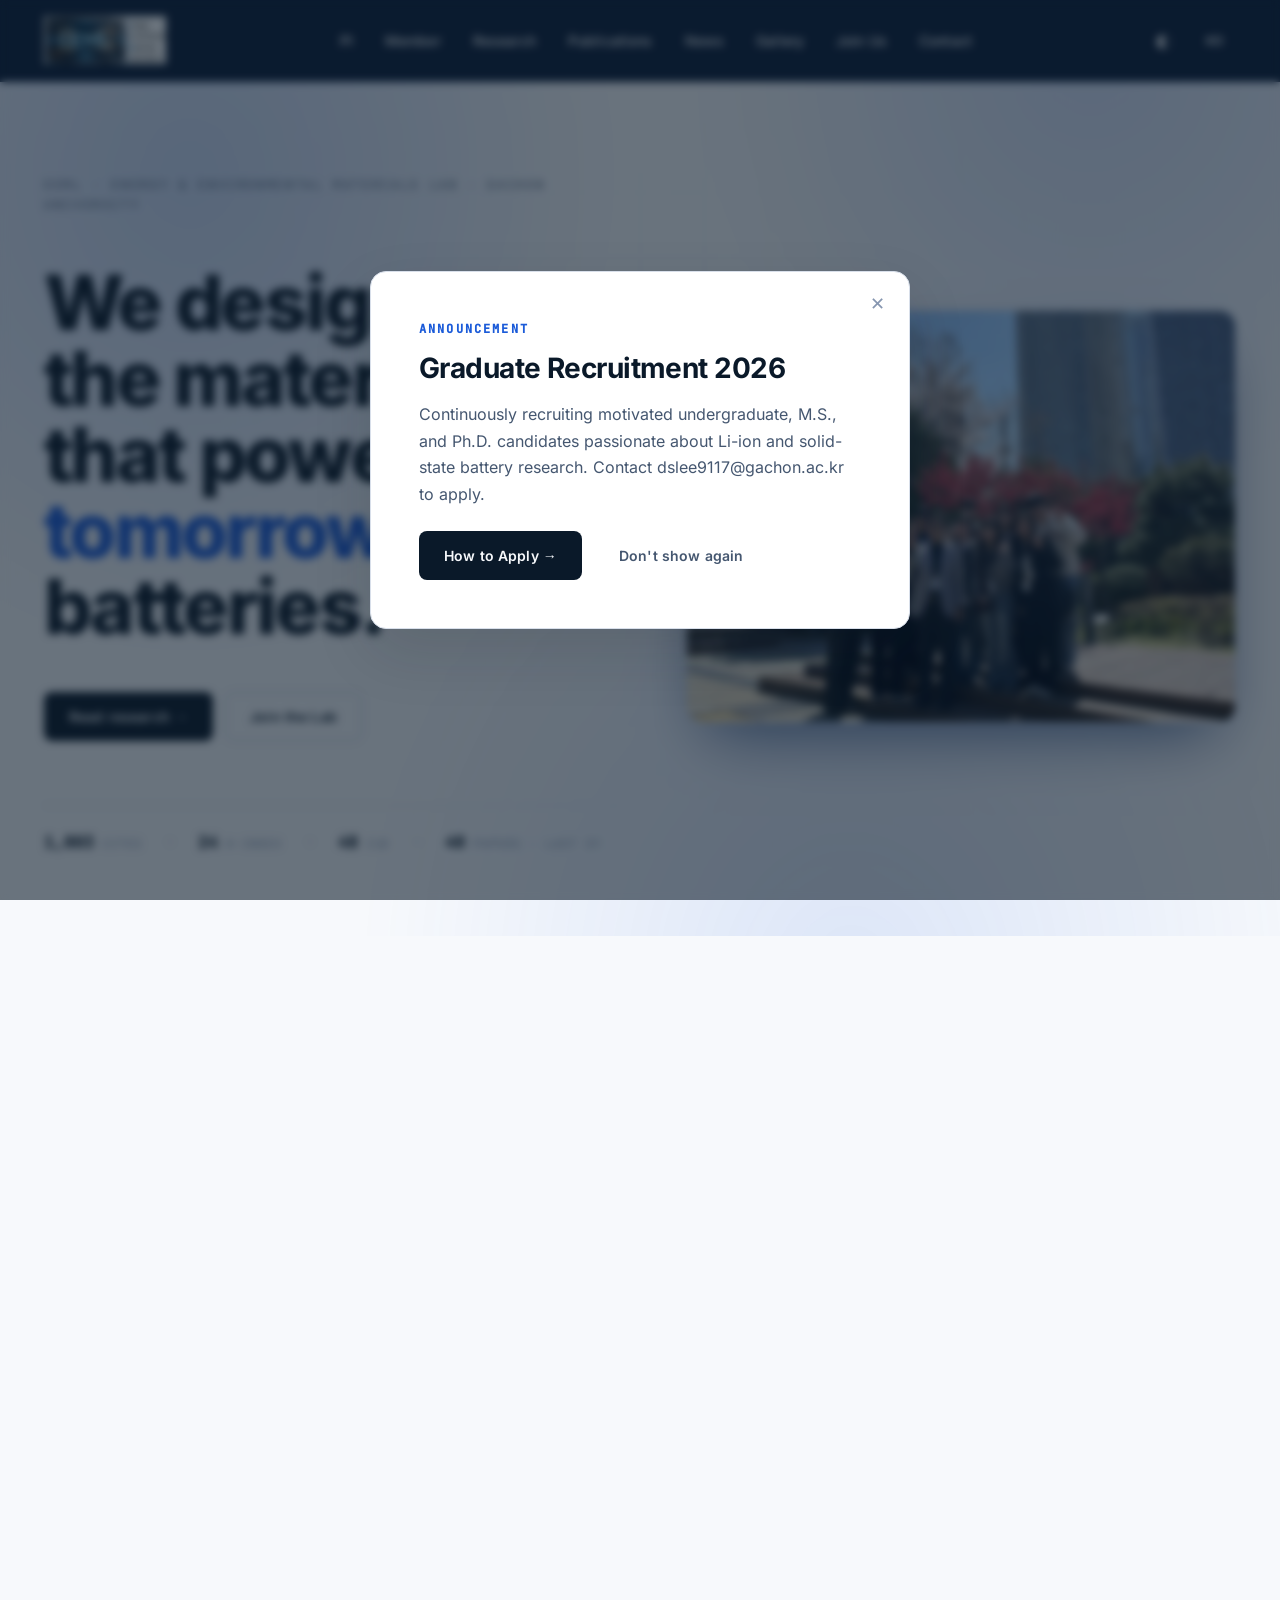
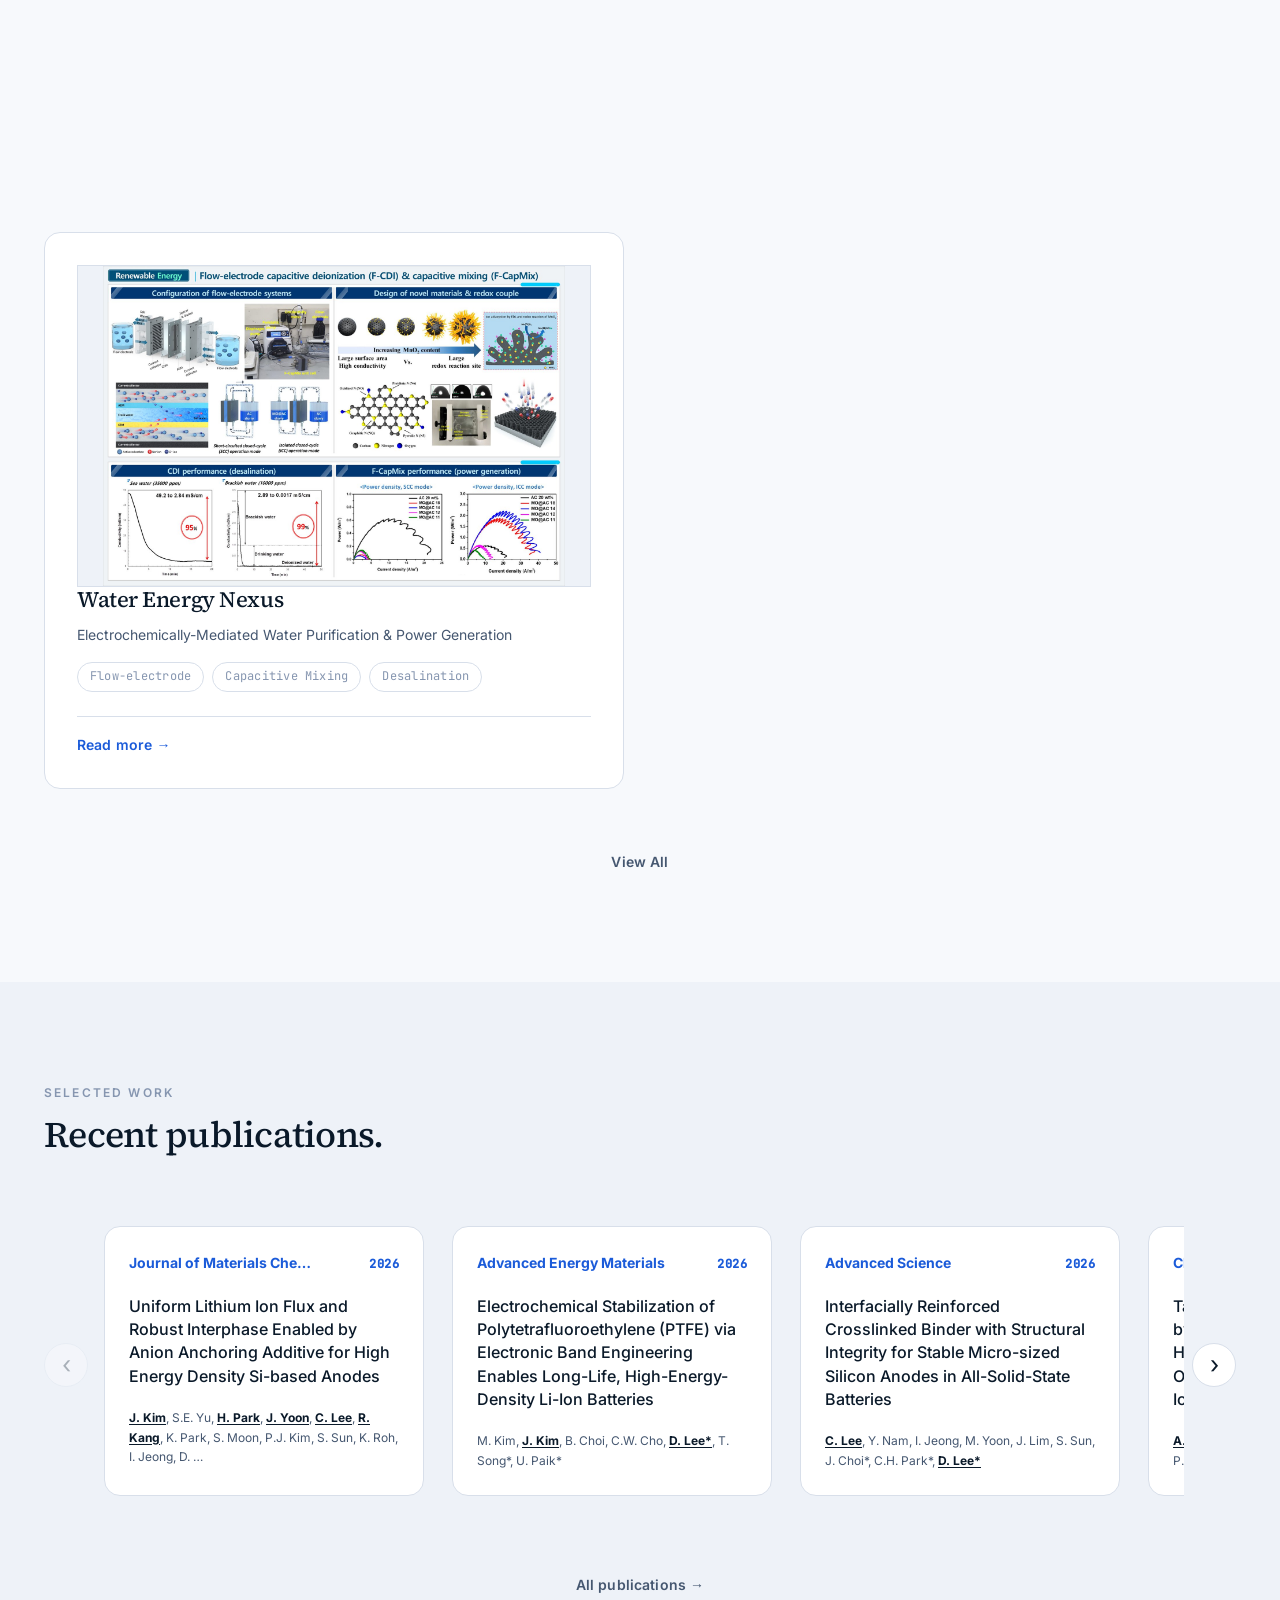
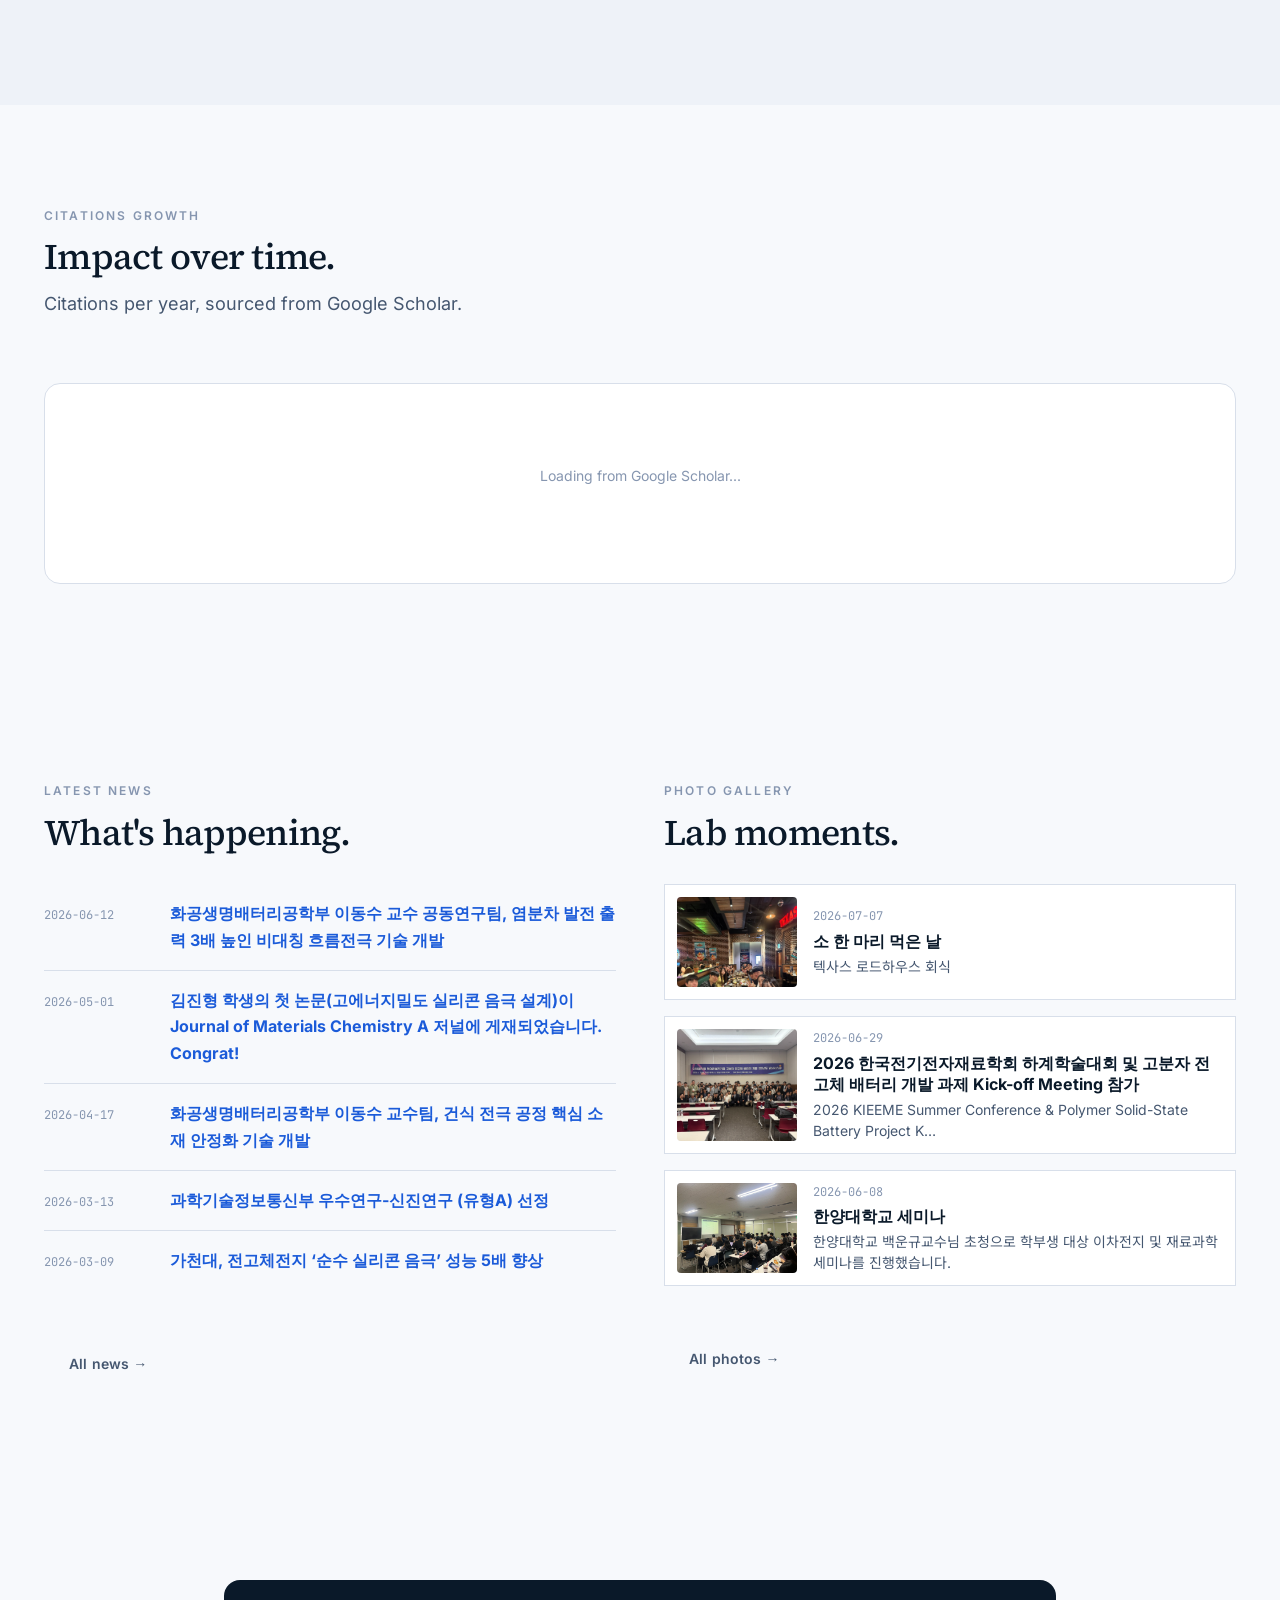
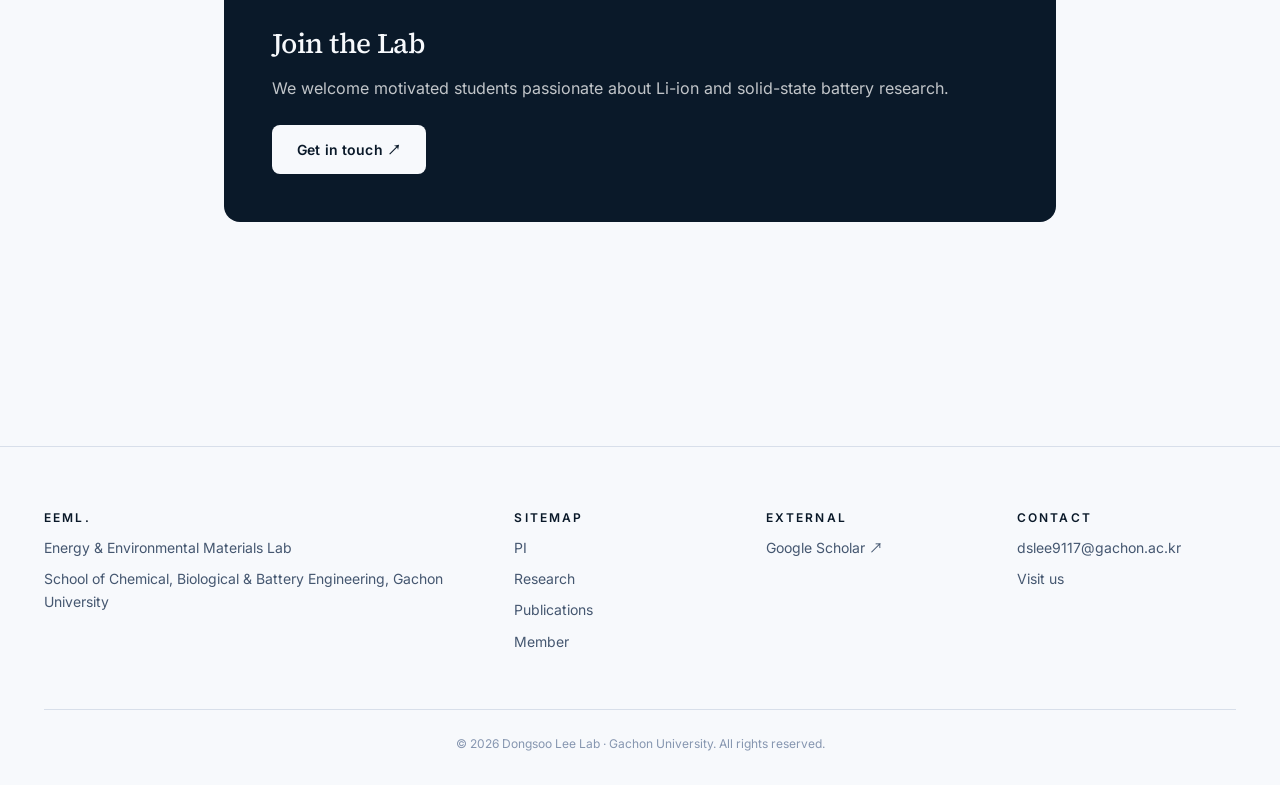
==== commit 41694873: "feat(home): polish homepage — hero aurora, load stagger, framed hero image, scroll reveals, card int" ====
--- a/index.html
+++ b/index.html
@@ -65,7 +65,7 @@
   </script>
   <meta name="twitter:card" content="summary_large_image" />
   <link rel="stylesheet" href="css/fonts.css?v=20260629a" />
-  <link rel="stylesheet" href="css/style.css?v=20260605d" />
+  <link rel="stylesheet" href="css/style.css?v=20260713a" />
 </head>
 <body>
 
@@ -91,7 +91,7 @@
 </header>
 
 <main>
-  <section class="hero">
+  <section class="hero hero-animate">
     <div class="hero-inner">
       <div class="hero-text">
         <div class="hero-eyebrow" data-i18n="home.hero_eyebrow">EEML &middot; 가천대학교 에너지환경재료 연구실 &middot; 이동수 교수</div>
@@ -121,7 +121,7 @@
 
   <section class="section">
     <div class="container">
-      <div class="section-title">
+      <div class="section-title reveal">
         <div class="eyebrow">What we work on</div>
         <h2>Research.</h2>
         <p data-i18n="home.research_intro">EEML(에너지환경재료 연구실)은 가천대학교 화공생명배터리공학부 이동수 교수 연구실입니다. 건식 전극 공정부터 전고체전지, 리튬금속음극, 새로운 에너지 변환까지 — 재료화학과 에너지의 경계에서 연구합니다.</p>
@@ -135,7 +135,7 @@
 
   <section class="section" style="background: var(--c-surface-2);">
     <div class="container">
-      <div class="section-title">
+      <div class="section-title reveal">
         <div class="eyebrow">Selected work</div>
         <h2>Recent publications.</h2>
       </div>
@@ -148,19 +148,19 @@
 
   <section class="section">
     <div class="container">
-      <div class="section-title">
+      <div class="section-title reveal">
         <div class="eyebrow">Citations growth</div>
         <h2>Impact over time.</h2>
         <p>Citations per year, sourced from Google Scholar.</p>
       </div>
-      <div class="citations-chart" id="citations-chart"></div>
+      <div class="citations-chart reveal" id="citations-chart"></div>
     </div>
   </section>
 
   <section class="section">
     <div class="container">
       <div class="home-news-gallery">
-        <div class="home-news-col">
+        <div class="home-news-col reveal">
           <div class="section-title">
             <div class="eyebrow">Latest news</div>
             <h2>What's happening.</h2>
@@ -170,7 +170,7 @@
             <a href="board" class="btn btn-ghost">All news →</a>
           </div>
         </div>
-        <div class="home-gallery-col">
+        <div class="home-gallery-col reveal">
           <div class="section-title">
             <div class="eyebrow">Photo gallery</div>
             <h2>Lab moments.</h2>
@@ -186,7 +186,7 @@
 
   <section class="section">
     <div class="container-narrow">
-      <div class="join-card">
+      <div class="join-card reveal">
         <h3 data-i18n="contact.join_us_title">Join the Lab</h3>
         <p data-i18n="contact.join_us_desc">We welcome motivated students passionate about Li-ion and solid-state battery research.</p>
         <a href="join" class="btn btn-primary">Get in touch ↗</a>
@@ -232,6 +232,6 @@
 
 <script src="js/main.js?v=20260605d"></script>
 <script src="js/authors.js?v=20260605d"></script>
-<script src="js/home.js?v=20260605d"></script>
+<script src="js/home.js?v=20260713a"></script>
 </body>
 </html>
--- a/css/style.css
+++ b/css/style.css
@@ -2216,3 +2216,149 @@
 [data-theme="dark"] .patent-badge { background: rgba(255,255,255,0.04); border-color: rgba(255,255,255,0.08); }
 [data-theme="dark"] .patent-badge-app { background: rgba(56, 189, 248, 0.12); color: #93c5fd; }
 [data-theme="dark"] .patent-badge-reg { background: rgba(74, 222, 128, 0.12); color: #86efac; }
+
+/* =====================================================================
+   HOMEPAGE POLISH — 2026-07-13 (preserve+polish, brand-locked)
+   Additive only. Every rule below sits after the base rules so it
+   overrides without touching the originals. Brand tokens unchanged.
+   ===================================================================== */
+
+/* ---- Hero: subtle brand aurora behind the headline ---------------- */
+.hero { isolation: isolate; }
+.hero::before {
+  content: "";
+  position: absolute;
+  inset: -10% -5% auto -5%;
+  height: 130%;
+  z-index: -1;
+  pointer-events: none;
+  background:
+    radial-gradient(42% 55% at 18% 22%, color-mix(in srgb, var(--c-accent) 20%, transparent), transparent 70%),
+    radial-gradient(38% 50% at 82% 12%, color-mix(in srgb, var(--c-highlight) 16%, transparent), transparent 72%),
+    radial-gradient(46% 60% at 65% 88%, color-mix(in srgb, var(--c-accent) 12%, transparent), transparent 75%);
+  filter: blur(18px);
+  opacity: 0.9;
+  animation: heroAurora 22s ease-in-out infinite alternate;
+}
+:root:not([data-theme="light"]) .hero::before { opacity: 1; filter: blur(22px); }
+@keyframes heroAurora {
+  0%   { transform: translate3d(0, 0, 0) scale(1); }
+  50%  { transform: translate3d(-2.5%, 1.5%, 0) scale(1.06); }
+  100% { transform: translate3d(2%, -1.5%, 0) scale(1.03); }
+}
+/* faint scientific grid, sits under the aurora, brand-neutral */
+.hero::after {
+  content: "";
+  position: absolute;
+  inset: 0;
+  z-index: -2;
+  pointer-events: none;
+  background-image:
+    linear-gradient(to right, color-mix(in srgb, var(--c-border) 55%, transparent) 1px, transparent 1px),
+    linear-gradient(to bottom, color-mix(in srgb, var(--c-border) 55%, transparent) 1px, transparent 1px);
+  background-size: 64px 64px;
+  -webkit-mask-image: radial-gradient(75% 70% at 50% 40%, #000 0%, transparent 78%);
+          mask-image: radial-gradient(75% 70% at 50% 40%, #000 0%, transparent 78%);
+  opacity: 0.5;
+}
+
+/* ---- Hero: staggered load-in ------------------------------------- */
+.hero-animate .hero-eyebrow,
+.hero-animate h1 .line,
+.hero-animate .hero-cta,
+.hero-animate .hero-meta,
+.hero-animate .hero-visual {
+  opacity: 0;
+  transform: translateY(18px);
+  animation: heroIn 0.85s cubic-bezier(0.16, 1, 0.3, 1) forwards;
+}
+.hero-animate .hero-eyebrow   { animation-delay: 0.05s; }
+.hero-animate h1 .line:nth-child(1) { animation-delay: 0.14s; }
+.hero-animate h1 .line:nth-child(2) { animation-delay: 0.22s; }
+.hero-animate h1 .line:nth-child(3) { animation-delay: 0.30s; }
+.hero-animate h1 .line:nth-child(4) { animation-delay: 0.38s; }
+.hero-animate .hero-cta       { animation-delay: 0.50s; }
+.hero-animate .hero-meta      { animation-delay: 0.60s; }
+.hero-animate .hero-visual    { animation-delay: 0.32s; transform: translateY(24px); }
+@keyframes heroIn { to { opacity: 1; transform: translateY(0); } }
+
+/* ---- Hero visual: refined frame for the CMS hero image ----------- */
+/* main.js injects <img> into .hero-visual from config.lab.hero_image.
+   Polish that container universally so any configured image looks premium. */
+.hero-visual {
+  position: relative;
+  border: 1px solid color-mix(in srgb, var(--c-border-strong) 70%, transparent);
+  box-shadow:
+    inset 0 1px 0 color-mix(in srgb, #fff 30%, transparent),
+    0 24px 60px -22px color-mix(in srgb, var(--c-accent) 32%, transparent),
+    0 30px 60px -26px color-mix(in srgb, var(--c-navy-deep) 55%, transparent);
+  transition: transform var(--transition), box-shadow var(--transition);
+  animation: heroVisualFloat 8s ease-in-out infinite alternate;
+  will-change: transform;
+}
+.hero-visual:hover {
+  transform: translateY(-5px);
+  box-shadow:
+    inset 0 1px 0 color-mix(in srgb, #fff 35%, transparent),
+    0 30px 72px -20px color-mix(in srgb, var(--c-accent) 42%, transparent),
+    0 40px 72px -26px color-mix(in srgb, var(--c-navy-deep) 60%, transparent);
+  animation-play-state: paused;
+}
+.hero-visual img { transition: transform 1.2s cubic-bezier(0.16, 1, 0.3, 1); }
+.hero-visual:hover img { transform: scale(1.03); }
+@keyframes heroVisualFloat {
+  0%   { transform: translateY(0); }
+  100% { transform: translateY(-9px); }
+}
+
+/* ---- Card polish: topic + featured ------------------------------- */
+.topic-card, .featured-card { position: relative; overflow: hidden; }
+.topic-card::before, .featured-card::before {
+  content: "";
+  position: absolute;
+  top: 0; left: 0; right: 0;
+  height: 3px;
+  background: linear-gradient(90deg, var(--c-accent), var(--c-highlight));
+  transform: scaleX(0);
+  transform-origin: left;
+  transition: transform var(--transition);
+}
+.topic-card:hover::before, .featured-card:hover::before { transform: scaleX(1); }
+.topic-card:hover {
+  border-color: color-mix(in srgb, var(--c-accent) 45%, var(--c-border));
+  box-shadow: 0 22px 44px -22px color-mix(in srgb, var(--c-accent) 40%, transparent);
+}
+.featured-card:hover {
+  border-color: color-mix(in srgb, var(--c-accent) 45%, var(--c-border));
+  box-shadow: 0 20px 40px -22px color-mix(in srgb, var(--c-accent) 40%, transparent);
+}
+
+/* ---- Reveal stagger for homepage card grids ---------------------- */
+#home-topics .topic-card.reveal { transition-duration: 700ms; }
+.news-quick li.reveal { transition-duration: 600ms; }
+
+/* ---- Button micro-interaction ------------------------------------ */
+.btn { position: relative; }
+.btn-primary:active, .btn-outline:active { transform: translateY(1px) scale(0.985); }
+.btn-ghost { transition: gap var(--transition), color var(--transition); }
+.btn-ghost:hover { gap: var(--space-3); }
+
+/* =====================================================================
+   REDUCED MOTION — mandatory guardrail. Collapse all of the above to
+   static so the page is fully usable with prefers-reduced-motion.
+   ===================================================================== */
+@media (prefers-reduced-motion: reduce) {
+  .hero::before,
+  .hero-visual { animation: none !important; }
+  .hero-animate .hero-eyebrow,
+  .hero-animate h1 .line,
+  .hero-animate .hero-cta,
+  .hero-animate .hero-meta,
+  .hero-animate .hero-visual {
+    opacity: 1 !important;
+    transform: none !important;
+    animation: none !important;
+  }
+  .hero-visual img { transition: none !important; }
+  .reveal { opacity: 1 !important; transform: none !important; transition: none !important; }
+}
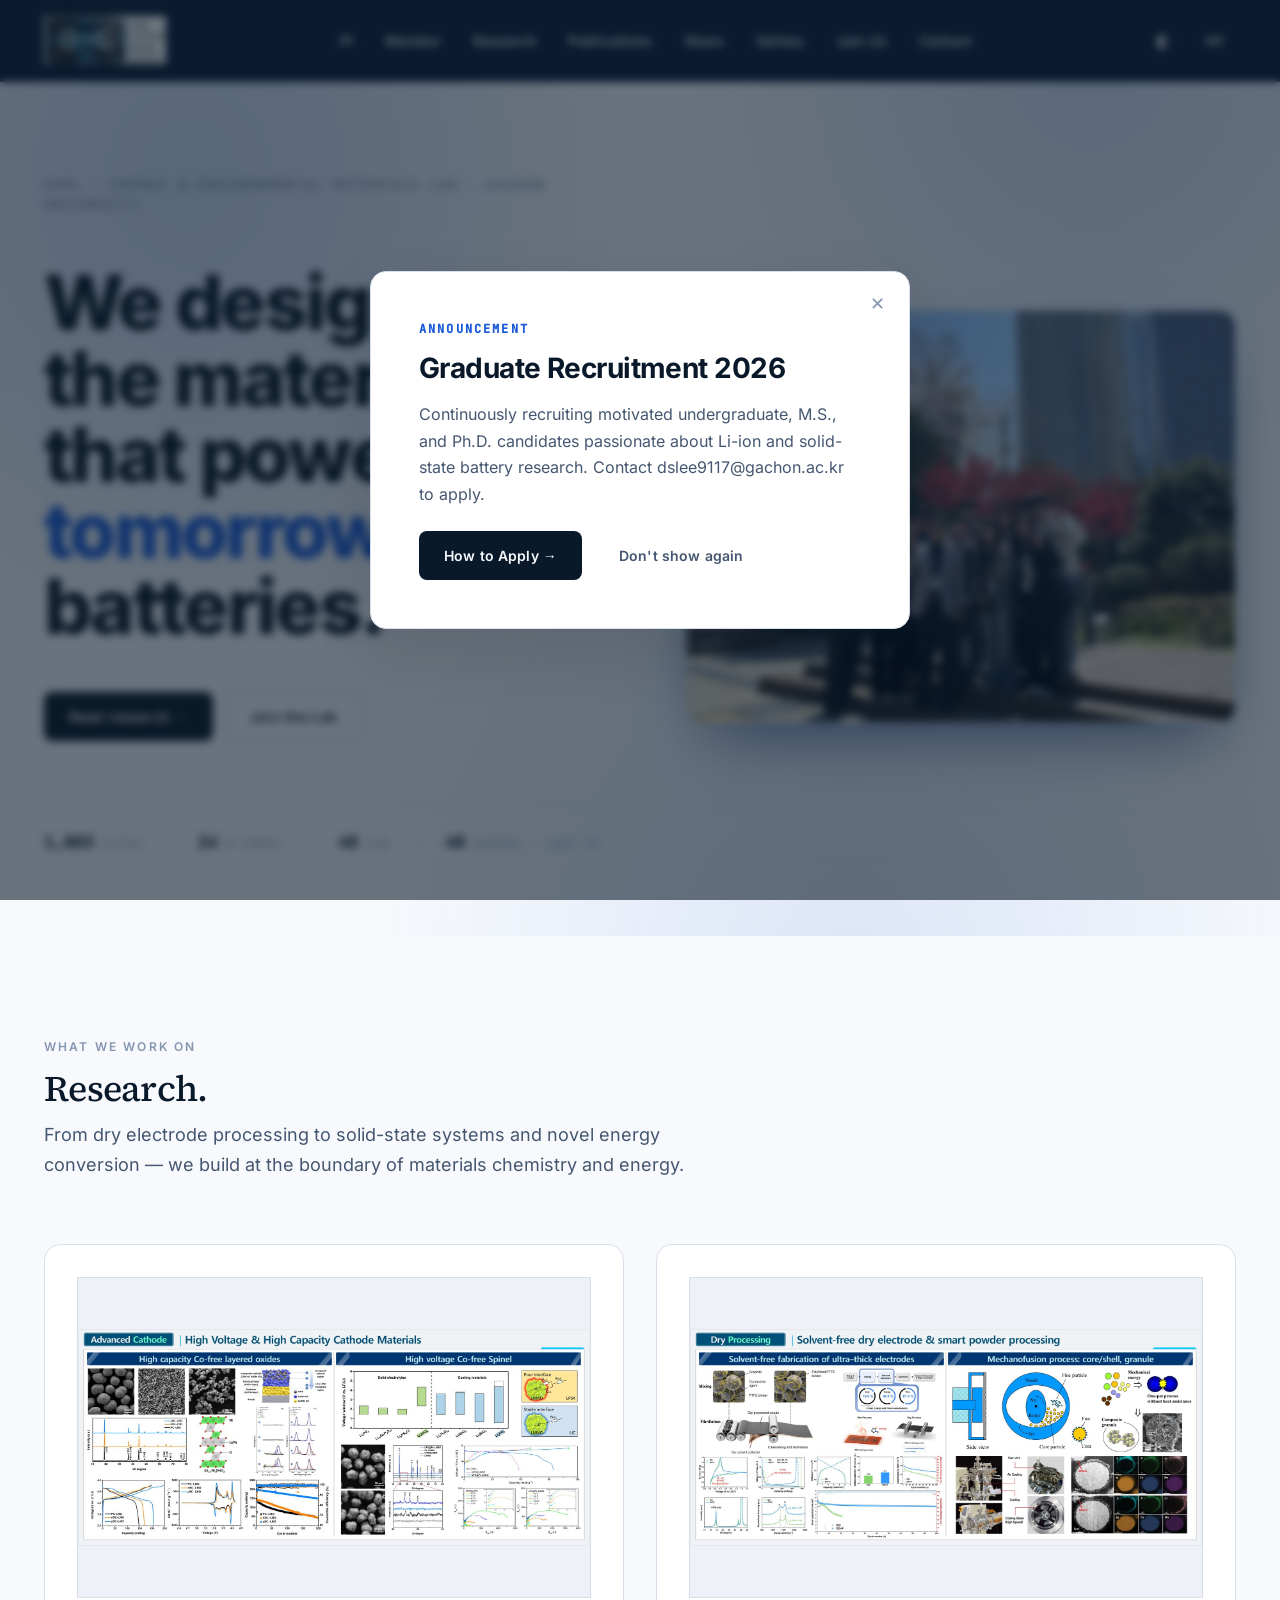
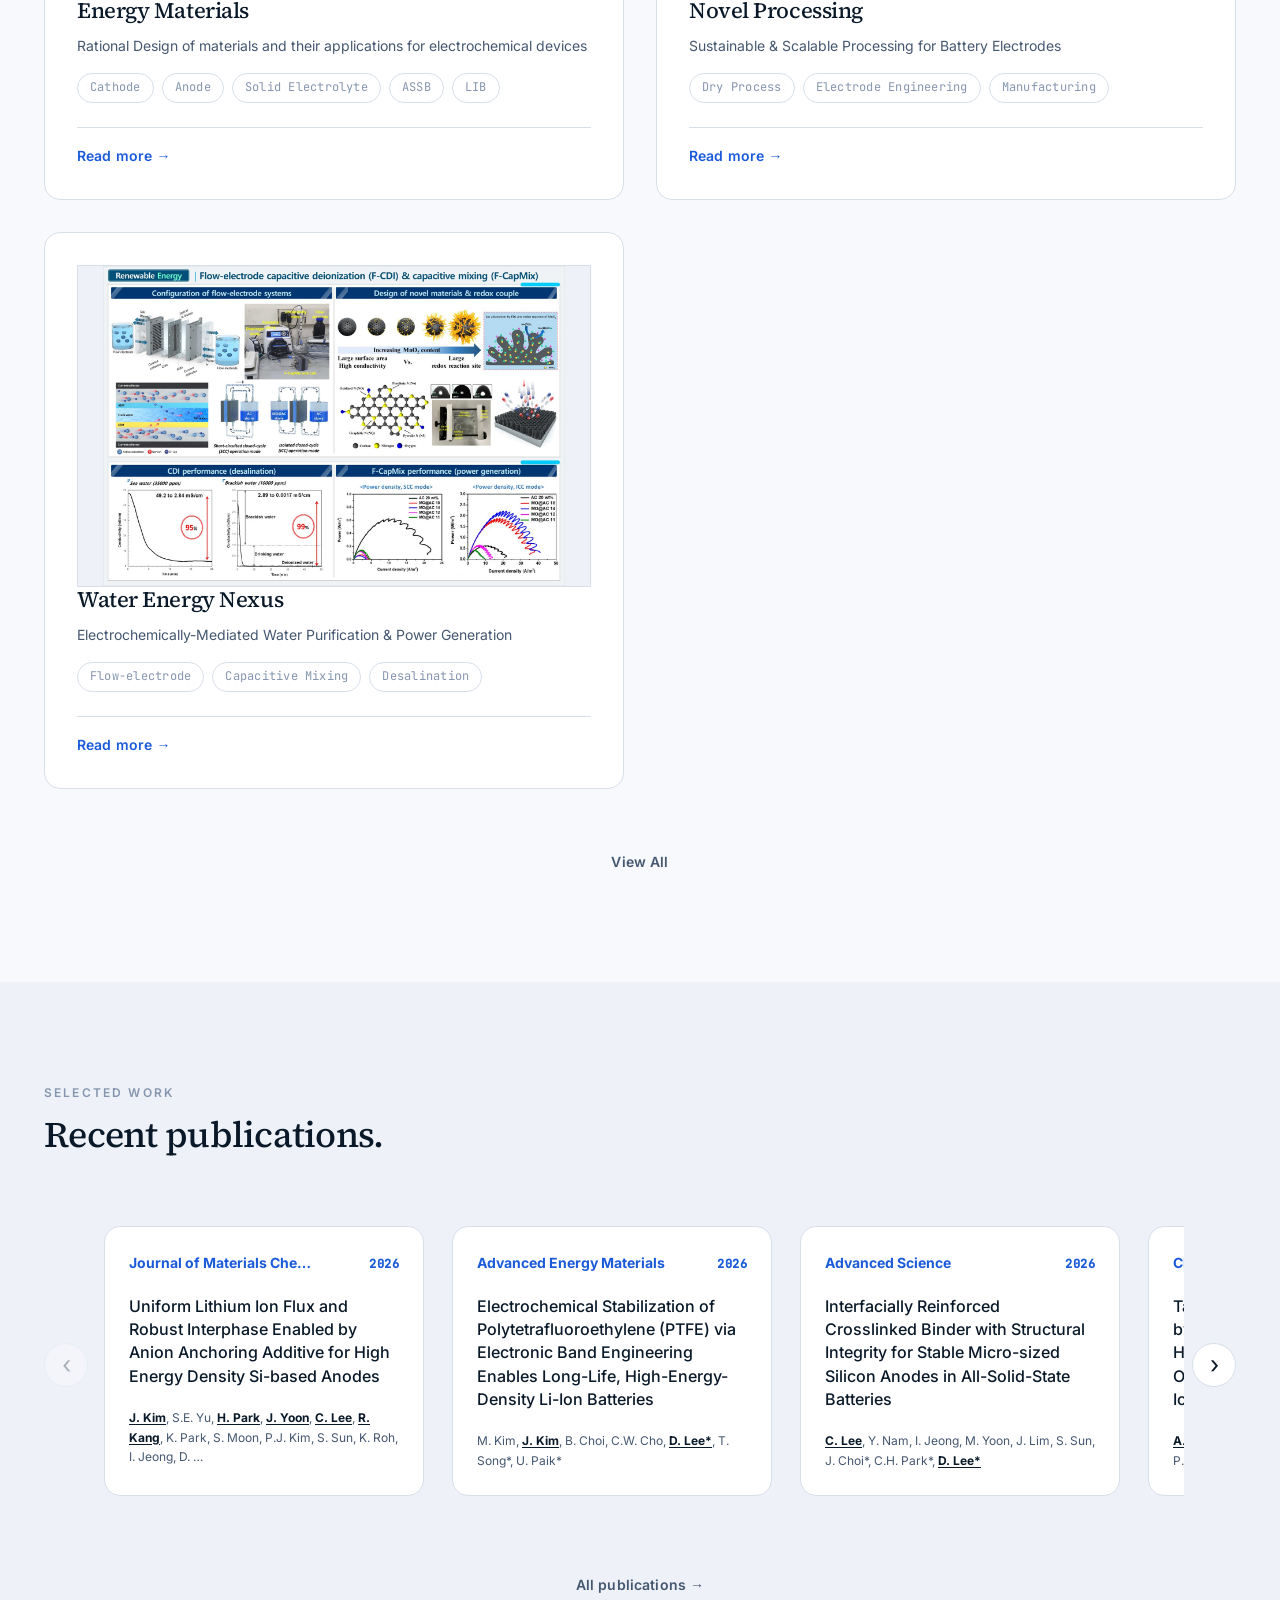
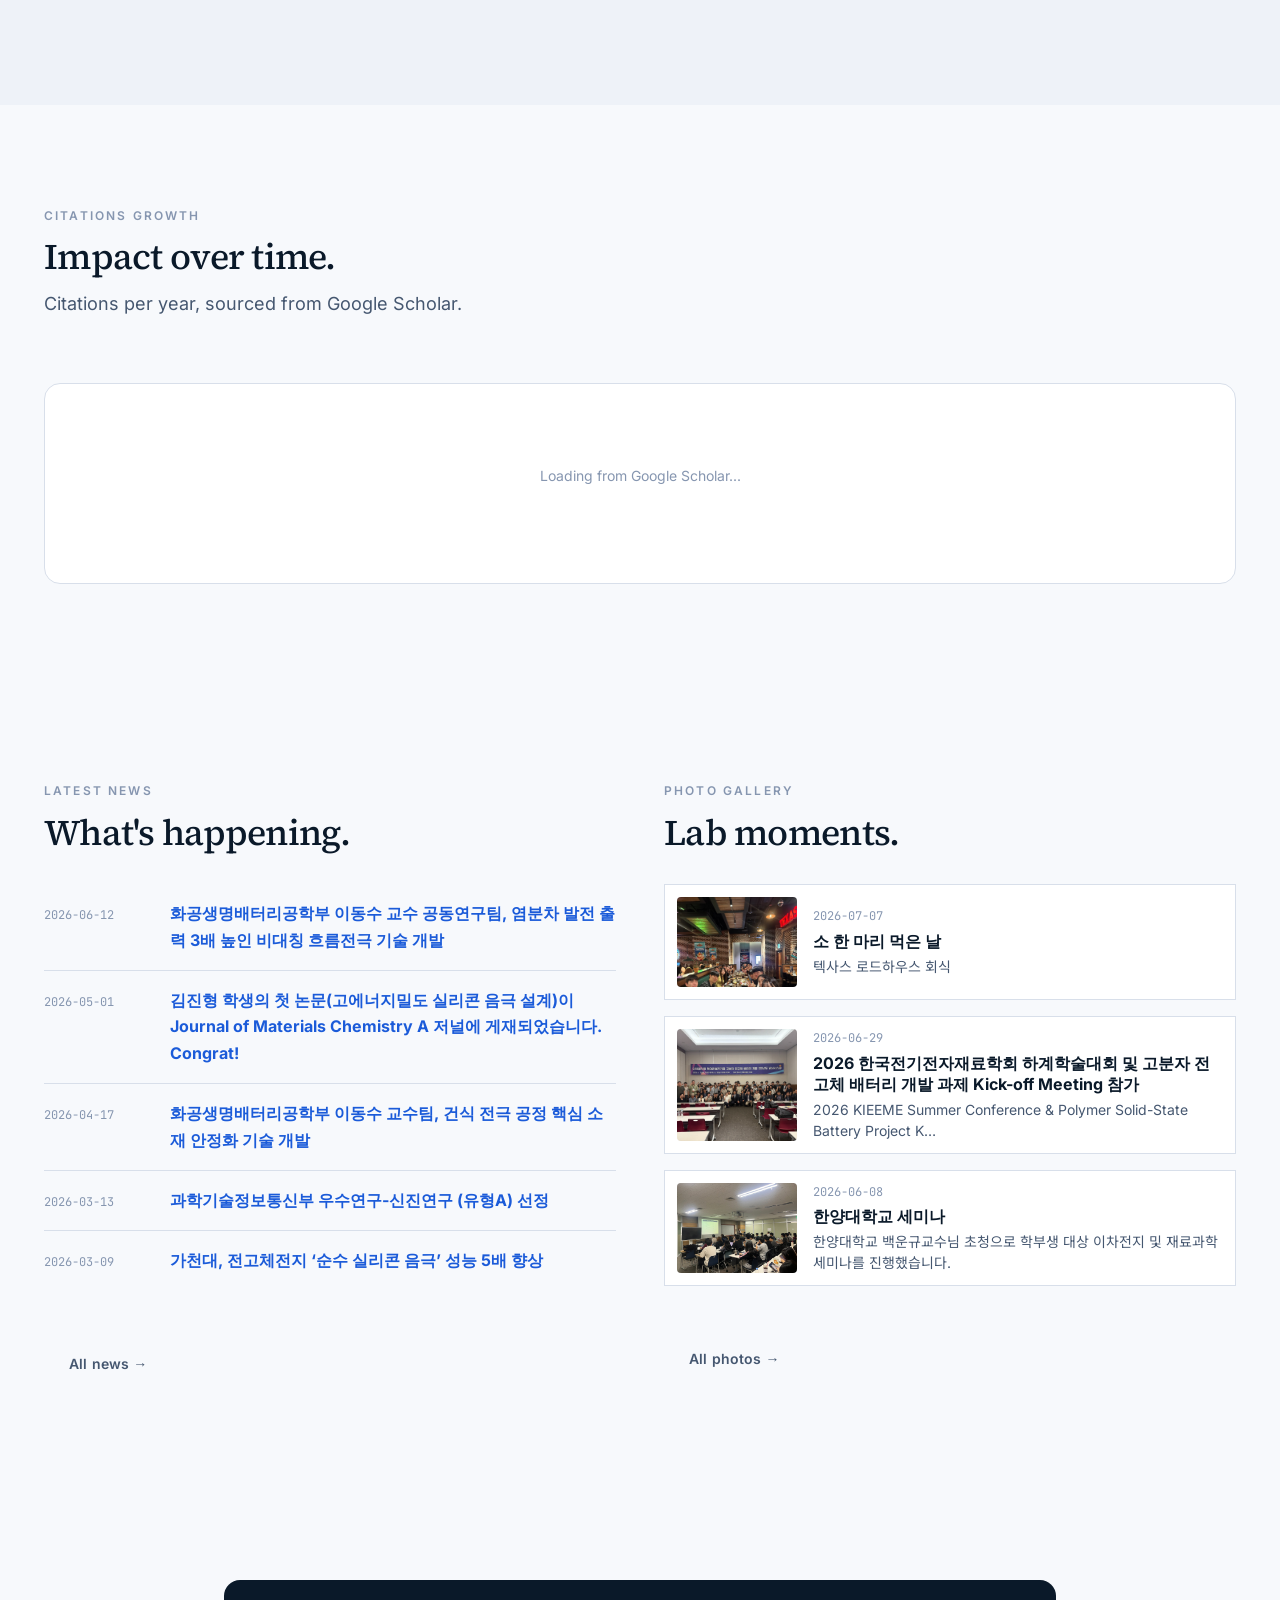
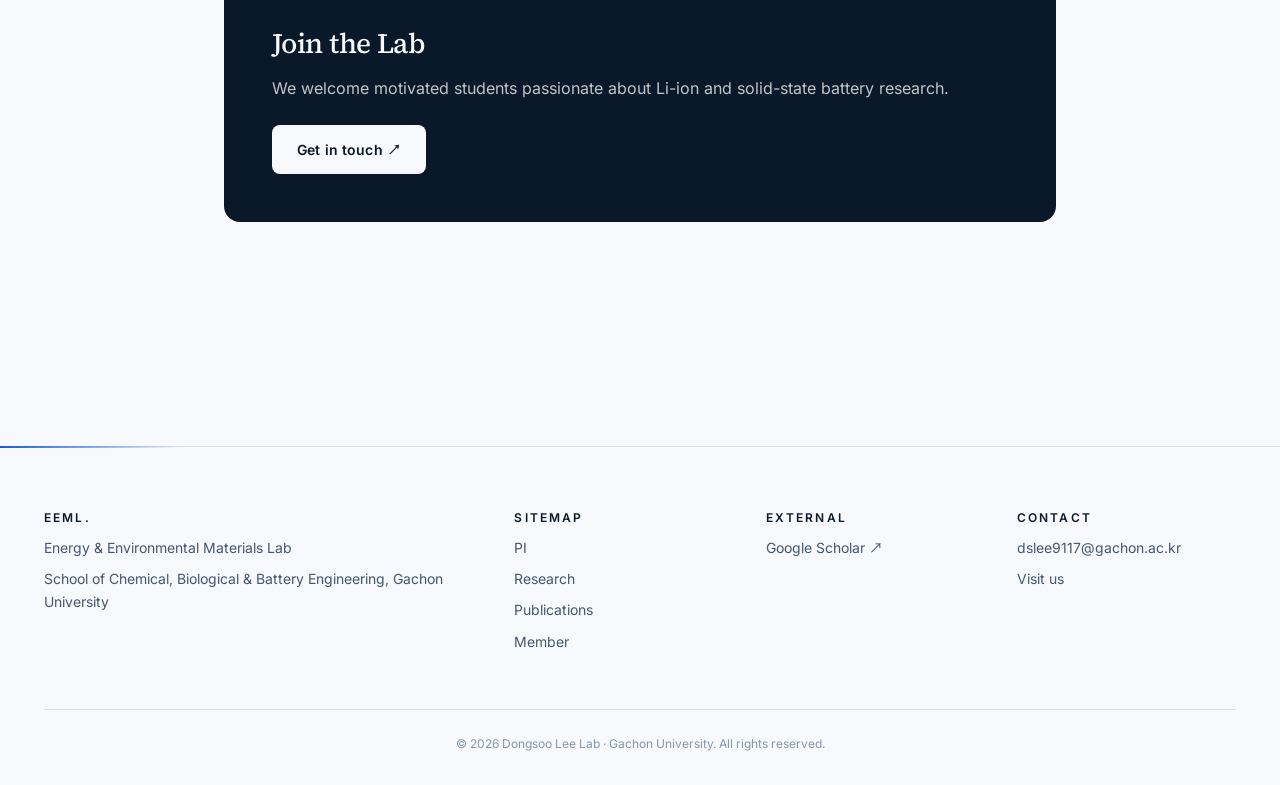
==== commit eb763d4d: "feat(site): micro-refinements — nav hover/scroll, focus rings, footer, scrollbar, links - Nav links:" ====
--- a/index.html
+++ b/index.html
@@ -65,7 +65,7 @@
   </script>
   <meta name="twitter:card" content="summary_large_image" />
   <link rel="stylesheet" href="css/fonts.css?v=20260629a" />
-  <link rel="stylesheet" href="css/style.css?v=20260713a" />
+  <link rel="stylesheet" href="css/style.css?v=20260713b" />
 </head>
 <body>
 
--- a/css/style.css
+++ b/css/style.css
@@ -2362,3 +2362,237 @@
   .hero-visual img { transition: none !important; }
   .reveal { opacity: 1 !important; transform: none !important; transition: none !important; }
 }
+
+/* =====================================================================
+   SITE-WIDE PAGE BANNER POLISH — 2026-07-13
+   Upgrades the shared .page-header banner (PI/Member/Research/Publications/
+   News/Gallery/Join/Contact) and the PI hero, consistently with the home
+   hero. Additive, brand-locked, reduced-motion safe.
+   ===================================================================== */
+
+/* ---- .page-header banner: aurora + grid + staggered load-in ------- */
+.page-header {
+  position: relative;
+  isolation: isolate;
+  overflow: hidden;
+}
+.page-header::before {
+  content: "";
+  position: absolute;
+  inset: 0 0 auto 0;
+  height: 160%;
+  z-index: -1;
+  pointer-events: none;
+  background:
+    radial-gradient(40% 70% at 15% 0%, color-mix(in srgb, var(--c-accent) 16%, transparent), transparent 70%),
+    radial-gradient(34% 60% at 88% 8%, color-mix(in srgb, var(--c-highlight) 12%, transparent), transparent 72%);
+  filter: blur(14px);
+  opacity: 0.9;
+}
+:root:not([data-theme="light"]) .page-header::before { opacity: 1; }
+.page-header::after {
+  content: "";
+  position: absolute;
+  inset: 0;
+  z-index: -2;
+  pointer-events: none;
+  background-image:
+    linear-gradient(to right, color-mix(in srgb, var(--c-border) 50%, transparent) 1px, transparent 1px),
+    linear-gradient(to bottom, color-mix(in srgb, var(--c-border) 50%, transparent) 1px, transparent 1px);
+  background-size: 56px 56px;
+  -webkit-mask-image: radial-gradient(80% 90% at 25% 0%, #000 0%, transparent 72%);
+          mask-image: radial-gradient(80% 90% at 25% 0%, #000 0%, transparent 72%);
+  opacity: 0.45;
+}
+/* accent flourish under the eyebrow */
+.page-header .eyebrow { position: relative; display: inline-block; }
+.page-header .eyebrow::after {
+  content: "";
+  display: block;
+  width: 40px;
+  height: 2px;
+  margin-top: var(--space-2);
+  border-radius: 2px;
+  background: linear-gradient(90deg, var(--c-accent), transparent);
+}
+/* staggered load-in */
+.page-header .eyebrow,
+.page-header h1,
+.page-header p {
+  opacity: 0;
+  transform: translateY(16px);
+  animation: heroIn 0.8s cubic-bezier(0.16, 1, 0.3, 1) forwards;
+}
+.page-header .eyebrow { animation-delay: 0.04s; }
+.page-header h1       { animation-delay: 0.14s; }
+.page-header p        { animation-delay: 0.24s; }
+
+/* ---- PI hero photo: accent glow frame + hover zoom --------------- */
+.pi-photo {
+  border: 1px solid color-mix(in srgb, var(--c-border-strong) 70%, transparent);
+  box-shadow:
+    inset 0 1px 0 color-mix(in srgb, #fff 28%, transparent),
+    0 22px 55px -22px color-mix(in srgb, var(--c-accent) 30%, transparent),
+    0 28px 56px -26px color-mix(in srgb, var(--c-navy-deep) 50%, transparent);
+  transition: box-shadow var(--transition);
+}
+.pi-photo img { transition: transform 1.2s cubic-bezier(0.16, 1, 0.3, 1); }
+.pi-photo:hover img { transform: scale(1.03); }
+
+/* ---- Member cards: consistent accent hover ----------------------- */
+.member-card { position: relative; transition: transform var(--transition), box-shadow var(--transition), border-color var(--transition); }
+.member-card:hover {
+  transform: translateY(-4px);
+  border-color: color-mix(in srgb, var(--c-accent) 40%, var(--c-border));
+  box-shadow: 0 20px 40px -22px color-mix(in srgb, var(--c-accent) 38%, transparent);
+}
+
+@media (prefers-reduced-motion: reduce) {
+  .page-header .eyebrow,
+  .page-header h1,
+  .page-header p {
+    opacity: 1 !important;
+    transform: none !important;
+    animation: none !important;
+  }
+  .pi-photo img, .member-card { transition: none !important; }
+}
+
+/* =====================================================================
+   MICRO-REFINEMENTS — 2026-07-13
+   Nav hover/scroll feedback, keyboard focus rings, footer + gallery.
+   CSS-only, additive, brand-locked, reduced-motion safe.
+   ===================================================================== */
+
+/* ---- Nav: animated underline + active state --------------------- */
+.site-header .nav-links a {
+  position: relative;
+  padding-bottom: 3px;
+  transition: color var(--transition), opacity var(--transition);
+}
+.site-header .nav-links a::after {
+  content: "";
+  position: absolute;
+  left: 0; bottom: 0;
+  width: 100%;
+  height: 2px;
+  border-radius: 2px;
+  background: linear-gradient(90deg, var(--c-highlight), color-mix(in srgb, var(--c-highlight) 40%, transparent));
+  transform: scaleX(0);
+  transform-origin: left;
+  transition: transform var(--transition);
+}
+.site-header .nav-links a:hover::after,
+.site-header .nav-links a.active::after { transform: scaleX(1); }
+.site-header .nav-links a:hover { opacity: 0.92; }
+
+/* ---- Nav: premium scrolled state (compact + shadow) ------------- */
+.nav { transition: padding var(--transition); }
+.site-header { transition: border-color var(--transition), box-shadow var(--transition), background var(--transition); }
+.site-header.scrolled {
+  box-shadow: 0 8px 30px -12px rgba(0, 0, 0, 0.5);
+  background: color-mix(in srgb, #0b1e3a 88%, transparent);
+  -webkit-backdrop-filter: blur(10px);
+          backdrop-filter: blur(10px);
+}
+.site-header.scrolled .nav { padding-top: var(--space-3); padding-bottom: var(--space-3); }
+@supports not ((backdrop-filter: blur(1px)) or (-webkit-backdrop-filter: blur(1px))) {
+  .site-header.scrolled { background: #0b1e3a; }
+}
+
+/* ---- Keyboard focus rings (accessibility polish) ---------------- */
+a:focus-visible,
+button:focus-visible,
+input:focus-visible,
+textarea:focus-visible,
+select:focus-visible,
+[tabindex]:focus-visible {
+  outline: 2px solid var(--c-accent);
+  outline-offset: 2px;
+  border-radius: var(--radius-sm);
+}
+.site-header .nav-links a:focus-visible,
+.site-header .icon-btn:focus-visible,
+.site-header .lang-toggle:focus-visible { outline-color: #fff; }
+/* don't double up when a mouse user clicks */
+:focus:not(:focus-visible) { outline: none; }
+
+/* ---- Footer: subtle accent seam + link motion ------------------- */
+.site-footer { position: relative; }
+.site-footer::before {
+  content: "";
+  position: absolute;
+  top: -1px; left: 0;
+  width: min(180px, 40%);
+  height: 2px;
+  background: linear-gradient(90deg, var(--c-accent), transparent);
+}
+.footer-grid li a {
+  display: inline-block;
+  transition: color var(--transition), transform var(--transition);
+}
+.footer-grid li a:hover { transform: translateX(3px); color: var(--c-accent); }
+
+/* ---- Gallery thumbnails: hover zoom ----------------------------- */
+.gallery-quick-thumb img { transition: transform 0.9s cubic-bezier(0.16, 1, 0.3, 1); }
+.gallery-quick-item:hover .gallery-quick-thumb img { transform: scale(1.06); }
+
+@media (prefers-reduced-motion: reduce) {
+  .site-header .nav-links a::after,
+  .nav,
+  .site-header,
+  .footer-grid li a,
+  .gallery-quick-thumb img { transition: none !important; }
+  .gallery-quick-item:hover .gallery-quick-thumb img,
+  .footer-grid li a:hover { transform: none !important; }
+}
+
+/* =====================================================================
+   MICRO-REFINEMENTS II — 2026-07-13
+   Brand scrollbar, keyword-pill hover, inline content links.
+   ===================================================================== */
+
+/* ---- Brand-tinted slim scrollbar -------------------------------- */
+* { scrollbar-color: color-mix(in srgb, var(--c-accent) 55%, var(--c-border)) transparent; }
+::-webkit-scrollbar { width: 11px; height: 11px; }
+::-webkit-scrollbar-track { background: transparent; }
+::-webkit-scrollbar-thumb {
+  background: color-mix(in srgb, var(--c-accent) 45%, var(--c-border));
+  border: 3px solid var(--c-bg);
+  border-radius: 999px;
+}
+::-webkit-scrollbar-thumb:hover { background: var(--c-accent); }
+
+/* ---- Keyword pills: interactive accent hover -------------------- */
+.kw { transition: color var(--transition), border-color var(--transition), background var(--transition); }
+.topic-card:hover .kw {
+  border-color: color-mix(in srgb, var(--c-accent) 30%, var(--c-border));
+}
+.kw:hover {
+  color: var(--c-accent);
+  border-color: var(--c-accent);
+  background: var(--c-accent-soft);
+}
+
+/* ---- Inline content links: animated underline ------------------- */
+.pi-info .bio a,
+.ann-body a,
+#news-detail-root .container p a {
+  color: var(--c-accent);
+  text-decoration: none;
+  background-image: linear-gradient(currentColor, currentColor);
+  background-size: 0% 1.5px;
+  background-position: 0 100%;
+  background-repeat: no-repeat;
+  transition: background-size var(--transition);
+}
+.pi-info .bio a:hover,
+.ann-body a:hover,
+#news-detail-root .container p a:hover { background-size: 100% 1.5px; }
+
+@media (prefers-reduced-motion: reduce) {
+  .kw,
+  .pi-info .bio a,
+  .ann-body a,
+  #news-detail-root .container p a { transition: none !important; }
+}
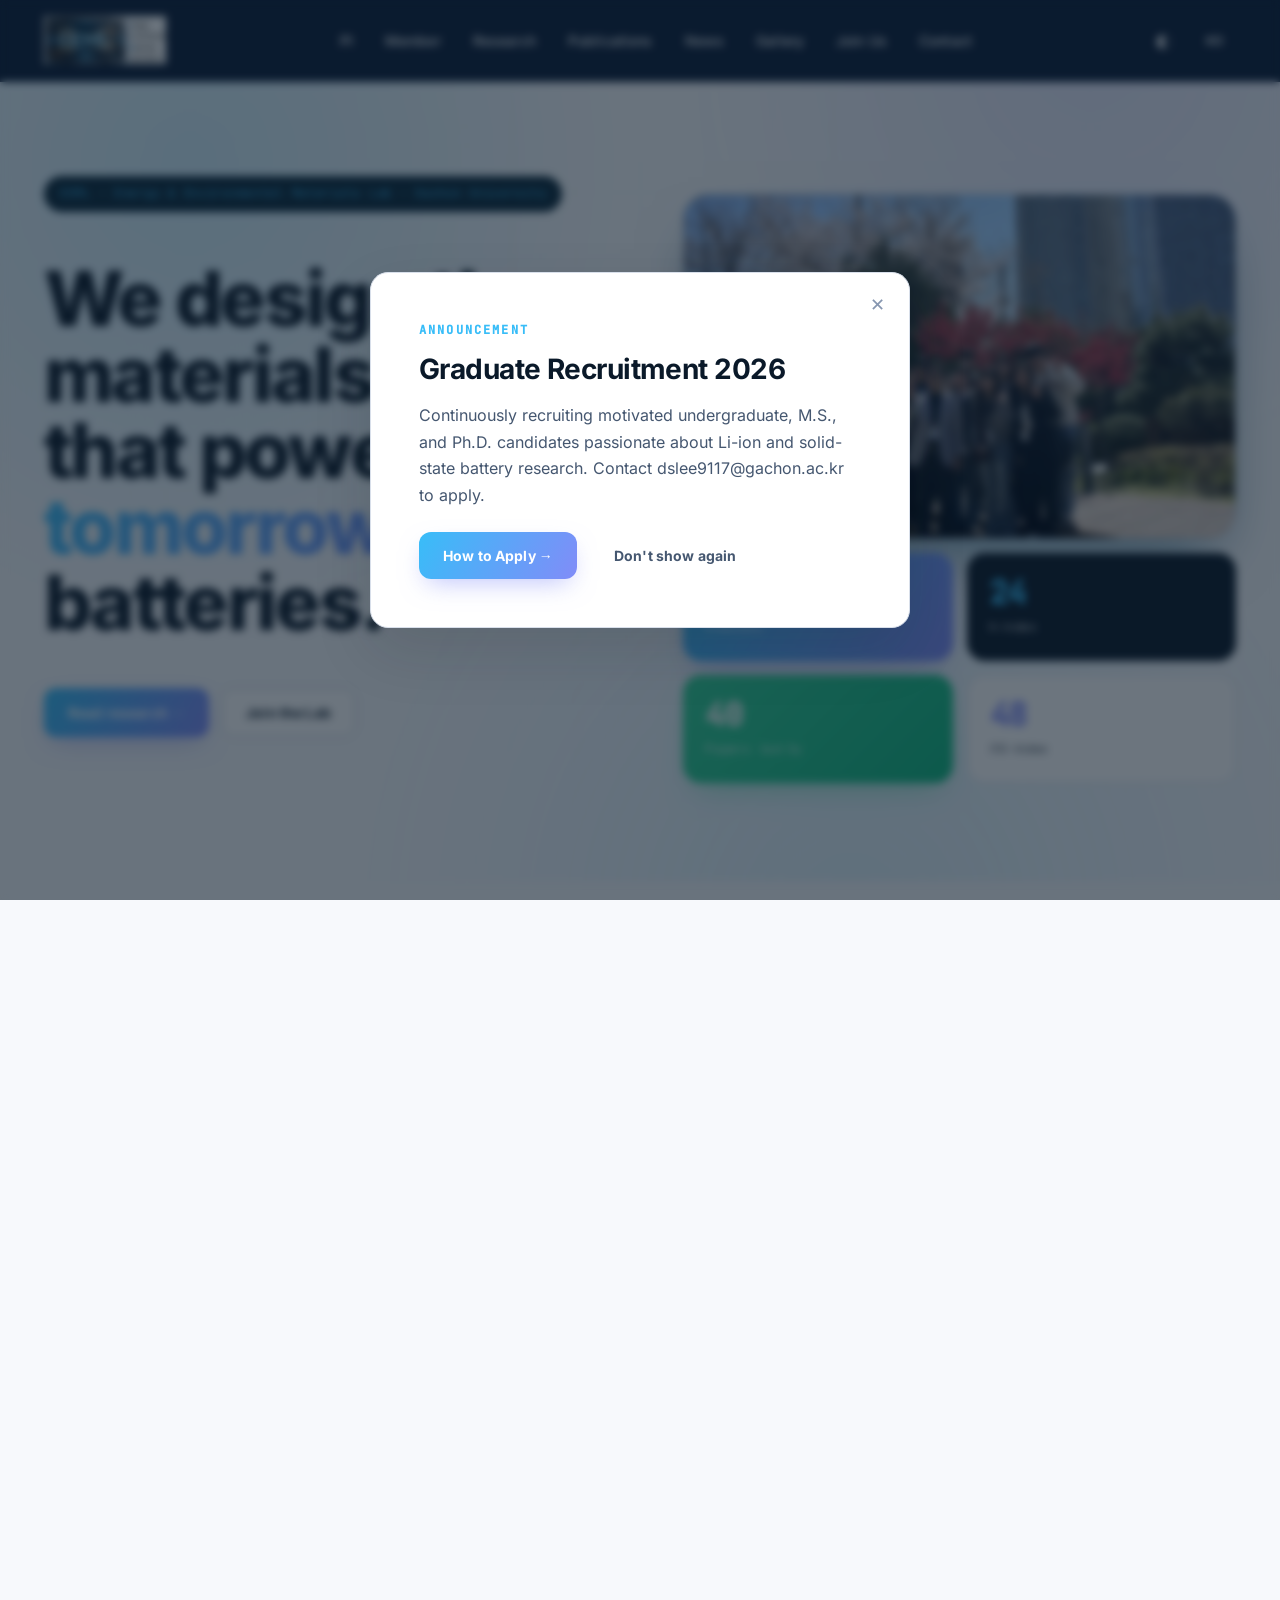
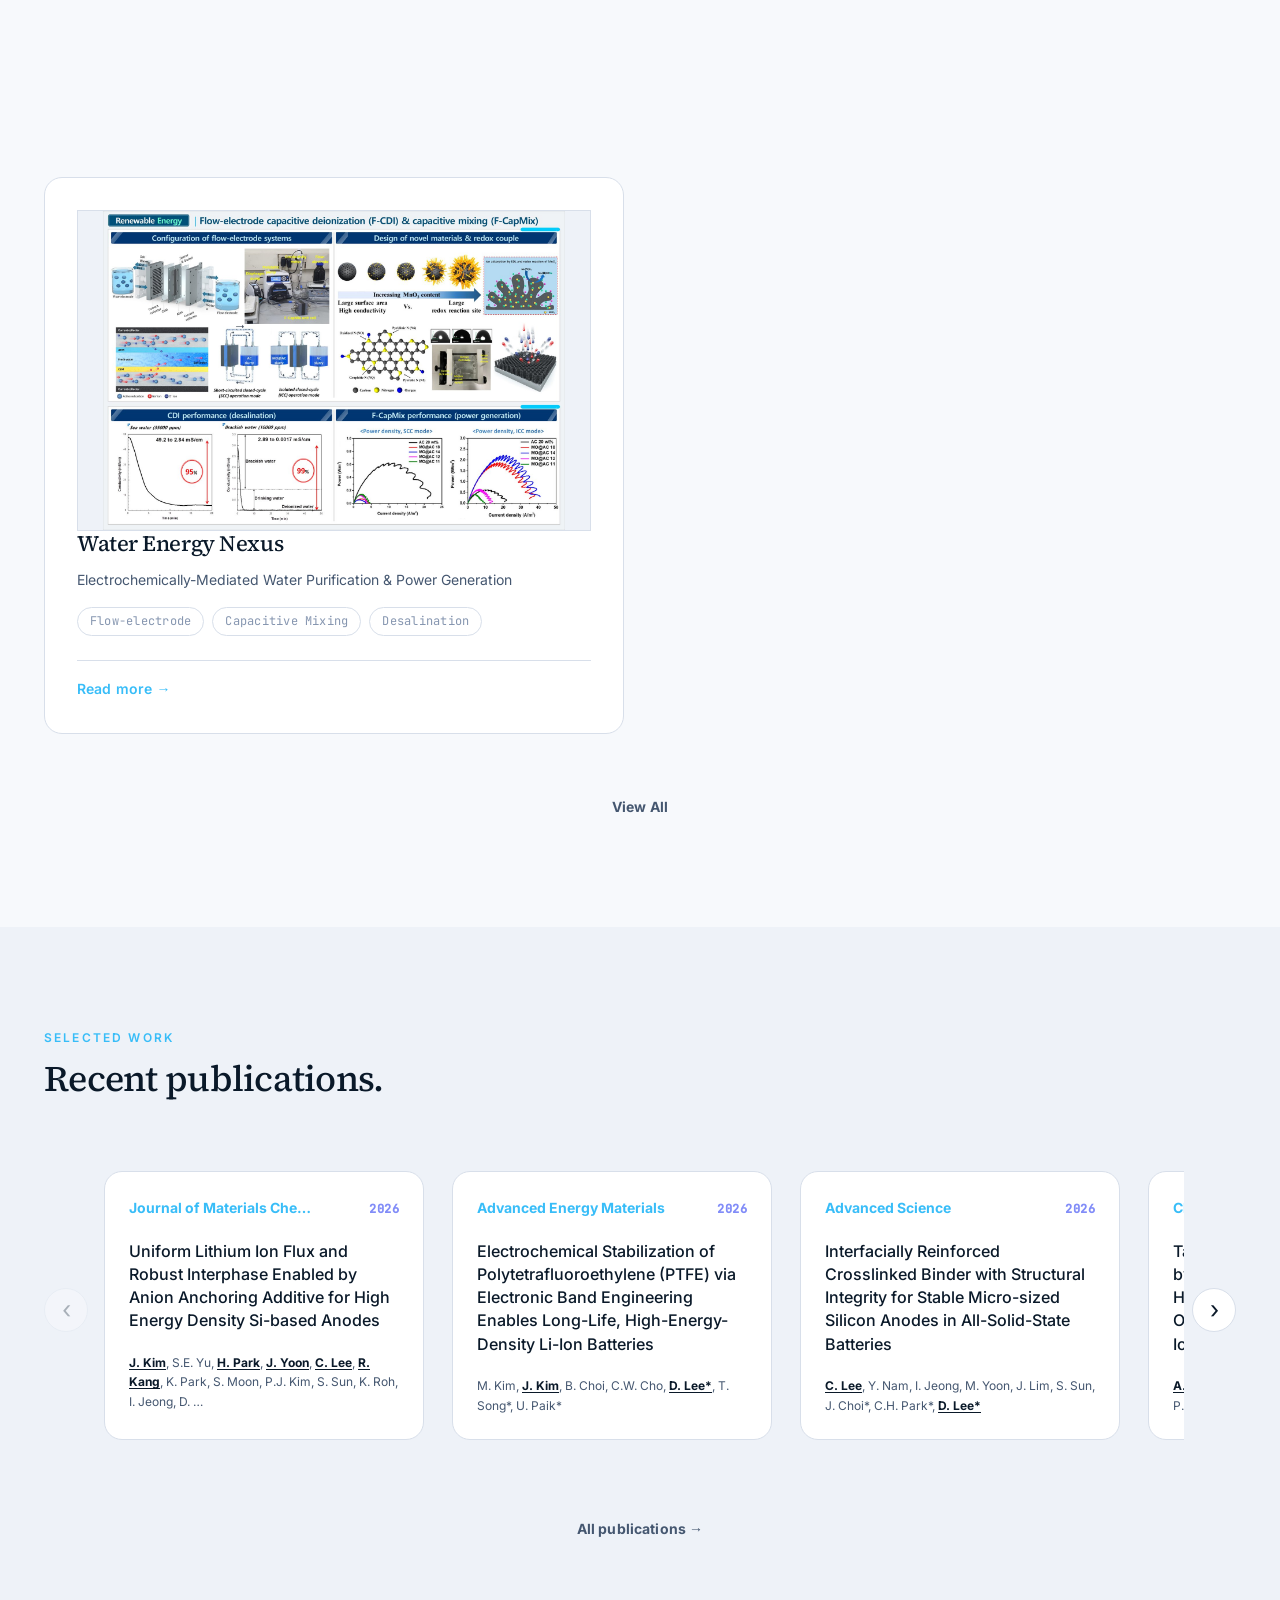
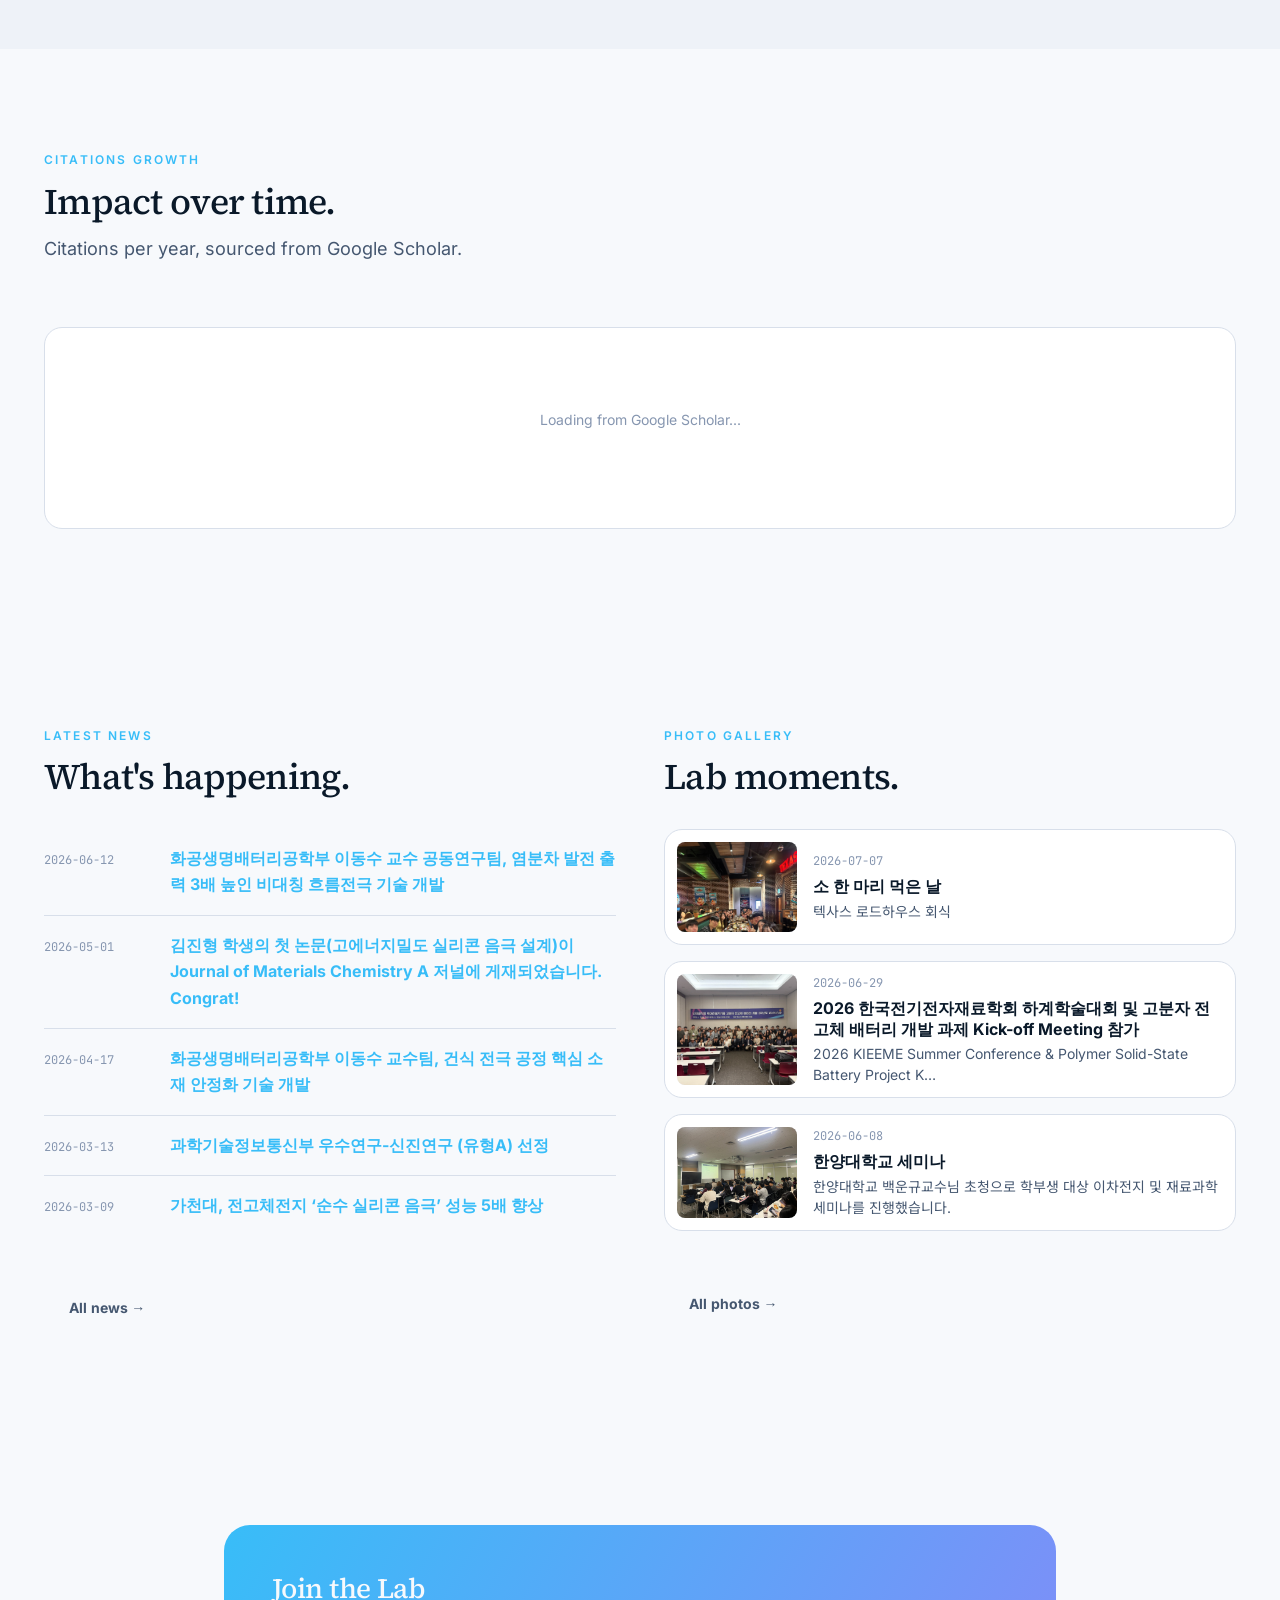
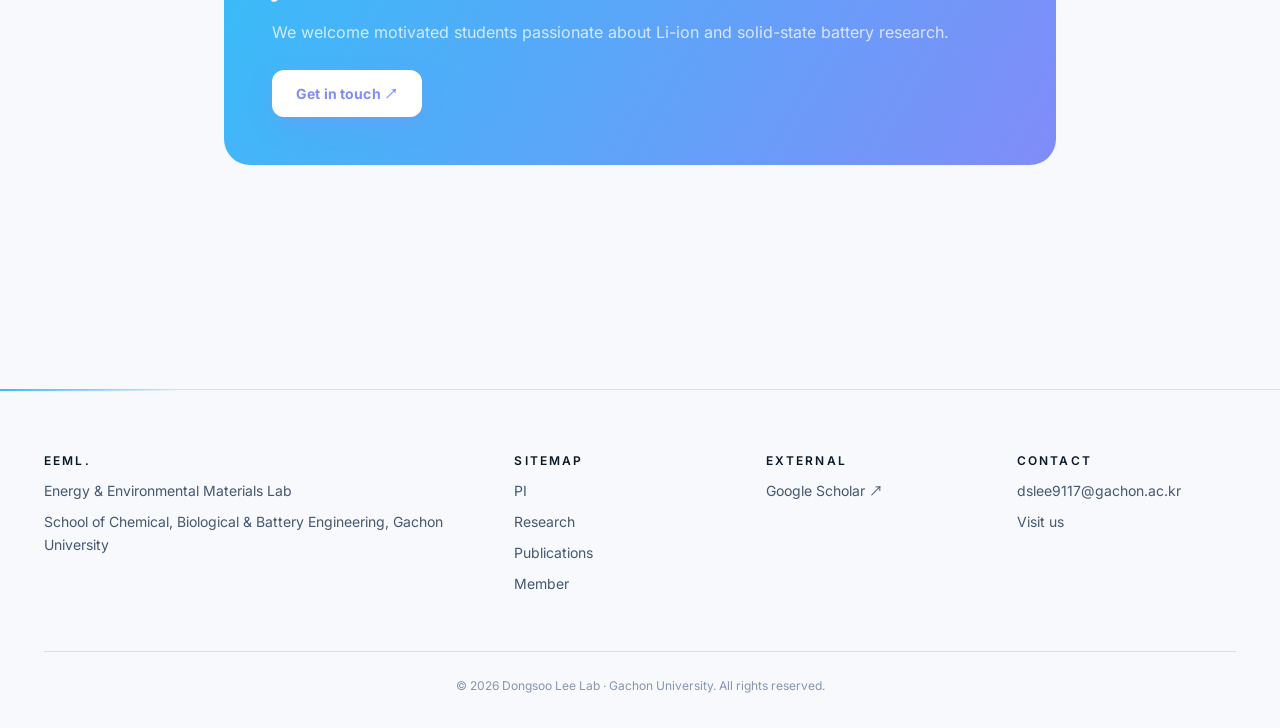
==== commit 398f5064: "feat(design): Vivid Modern redesign — sky→indigo gradient system + bento hero User-approved bold dir" ====
--- a/index.html
+++ b/index.html
@@ -65,7 +65,7 @@
   </script>
   <meta name="twitter:card" content="summary_large_image" />
   <link rel="stylesheet" href="css/fonts.css?v=20260629a" />
-  <link rel="stylesheet" href="css/style.css?v=20260713b" />
+  <link rel="stylesheet" href="css/style.css?v=20260713c" />
 </head>
 <body>
 
@@ -93,29 +93,24 @@
 <main>
   <section class="hero hero-animate">
     <div class="hero-inner">
-      <div class="hero-text">
+      <div class="hero-lead">
         <div class="hero-eyebrow" data-i18n="home.hero_eyebrow">EEML &middot; 가천대학교 에너지환경재료 연구실 &middot; 이동수 교수</div>
         <h1>
-          <span class="line">We design</span>
-          <span class="line">the materials</span>
-          <span class="line">that power</span>
-          <span class="line"><span class="accent">tomorrow's</span> batteries.</span>
+          <span class="line">We design the materials</span>
+          <span class="line">that power <span class="accent">tomorrow's</span> batteries.</span>
         </h1>
         <div class="hero-cta">
           <a href="research" class="btn btn-primary">Read research →</a>
           <a href="join" class="btn btn-outline" data-i18n="home.cta_join">Join the Lab</a>
         </div>
-        <div class="hero-meta">
-          <span class="stat"><span class="n" data-metric="citations_total">0</span> <span class="lbl">cites</span></span>
-          <span class="sep">·</span>
-          <span class="stat"><span class="n" data-metric="h_index">0</span> <span class="lbl">h-index</span></span>
-          <span class="sep">·</span>
-          <span class="stat"><span class="n" data-metric="i10_index">0</span> <span class="lbl">i10</span></span>
-          <span class="sep">·</span>
-          <span class="stat"><span class="n" id="metric-pubs">0</span> <span class="lbl">papers · last 3y</span></span>
-        </div>
-      </div>
-      <div class="hero-visual" aria-hidden="true"></div>
+      </div>
+      <div class="hero-bento">
+        <div class="hero-visual bento-photo" aria-hidden="true"></div>
+        <a class="bento-tile tile-grad" href="publications"><span class="bt-n" data-metric="citations_total">0</span><span class="bt-l">Citations</span></a>
+        <a class="bento-tile tile-ink" href="pi"><span class="bt-n" data-metric="h_index">0</span><span class="bt-l">h-index</span></a>
+        <a class="bento-tile tile-em" href="publications"><span class="bt-n" id="metric-pubs">0</span><span class="bt-l">Papers · last 3y</span></a>
+        <a class="bento-tile tile-plain" href="publications"><span class="bt-n" data-metric="i10_index">0</span><span class="bt-l">i10-index</span></a>
+      </div>
     </div>
   </section>
 
--- a/css/style.css
+++ b/css/style.css
@@ -2596,3 +2596,152 @@
   .ann-body a,
   #news-detail-root .container p a { transition: none !important; }
 }
+
+/* =====================================================================
+   VIVID BENTO THEME — 2026-07-13
+   Bold redesign (user-approved "Vivid Modern"): sky→indigo gradient
+   accent system, softer rounding, gradient buttons, bento hero.
+   Token overrides cascade to all earlier accent-based polish, so the
+   whole site shifts cohesively. Content/SEO/i18n/dark-toggle preserved.
+   ===================================================================== */
+
+:root {
+  --c-accent: #0EA5E9;
+  --c-accent-hover: #0284C7;
+  --c-accent-soft: #E0F2FE;
+  --c-highlight: #6366F1;
+  --c-accent-2: #6366F1;
+  --c-em: #10B981;
+  --grad: linear-gradient(120deg, #0EA5E9, #6366F1);
+  --grad-em: linear-gradient(135deg, #10B981, #059669);
+  --grad-soft: linear-gradient(135deg, #E0F2FE, #EEF0FF);
+  --radius-sm: 8px;
+  --radius: 12px;
+  --radius-lg: 18px;
+  --radius-xl: 26px;
+}
+:root:not([data-theme="light"]) {
+  --c-accent: #38BDF8;
+  --c-accent-hover: #7DD3FC;
+  --c-accent-soft: #0C2A3D;
+  --c-highlight: #818CF8;
+  --c-accent-2: #818CF8;
+  --c-em: #34D399;
+  --grad: linear-gradient(120deg, #38BDF8, #818CF8);
+  --grad-em: linear-gradient(135deg, #34D399, #10B981);
+  --grad-soft: linear-gradient(135deg, #0C2A3D, #171633);
+}
+@media (prefers-color-scheme: dark) {
+  :root:not([data-theme="light"]) {
+    --c-accent: #38BDF8; --c-accent-hover: #7DD3FC; --c-highlight: #818CF8;
+    --c-accent-2: #818CF8; --c-em: #34D399;
+    --grad: linear-gradient(120deg, #38BDF8, #818CF8);
+  }
+}
+
+/* ---- Gradient buttons ------------------------------------------- */
+.btn { border-radius: var(--radius); font-weight: 700; }
+.btn-primary {
+  background: var(--grad);
+  color: #fff;
+  border: 0;
+  box-shadow: 0 10px 26px -8px color-mix(in srgb, var(--c-accent-2) 55%, transparent);
+}
+.btn-primary:hover {
+  background: var(--grad);
+  color: #fff;
+  filter: brightness(1.06);
+  transform: translateY(-2px);
+  box-shadow: 0 16px 34px -8px color-mix(in srgb, var(--c-accent-2) 65%, transparent);
+}
+.btn-outline { background: var(--c-surface); border: 1px solid var(--c-border-strong); border-radius: var(--radius); }
+.btn-outline:hover { border-color: var(--c-accent); color: var(--c-accent); background: var(--c-surface); }
+.join-card .btn-primary { background: #fff; color: var(--c-accent-2); }
+.join-card .btn-primary:hover { background: #fff; filter: brightness(1); box-shadow: 0 16px 34px -8px rgba(0,0,0,.3); }
+
+/* ---- Headline gradient accent ----------------------------------- */
+.hero h1 .accent {
+  background: var(--grad);
+  -webkit-background-clip: text; background-clip: text;
+  -webkit-text-fill-color: transparent; color: transparent;
+}
+
+/* ---- Eyebrow as a soft pill ------------------------------------- */
+.hero .hero-eyebrow {
+  display: inline-flex;
+  background: var(--c-accent-soft);
+  color: var(--c-accent);
+  padding: 8px 16px;
+  border-radius: 100px;
+  font-size: var(--fs-xs);
+  letter-spacing: 0.06em;
+  text-transform: none;
+}
+.hero .hero-eyebrow::after { display: none; }
+
+/* ---- HERO BENTO -------------------------------------------------- */
+@media (min-width: 960px) {
+  .hero-inner { grid-template-columns: minmax(0, 1.02fr) minmax(0, 0.98fr); align-items: center; }
+}
+.hero-bento {
+  display: grid;
+  grid-template-columns: 1fr 1fr;
+  grid-auto-rows: minmax(0, auto);
+  gap: 14px;
+}
+.hero-bento .bento-photo {
+  grid-column: 1 / -1;
+  aspect-ratio: 16 / 10;
+  border-radius: var(--radius-xl);
+}
+/* keep the hero load fade-in; the earlier float animation must not apply
+   here (it would override heroIn's opacity end-state and hide the photo) */
+.hero-animate .hero-bento .bento-photo { animation: heroIn 0.85s cubic-bezier(0.16,1,0.3,1) 0.32s forwards; }
+.hero-bento .bento-photo img { width: 100%; height: 100%; object-fit: cover; }
+.bento-tile {
+  border-radius: var(--radius-lg);
+  padding: 20px 22px;
+  display: flex;
+  flex-direction: column;
+  justify-content: center;
+  min-height: 108px;
+  text-decoration: none;
+  transition: transform var(--transition), box-shadow var(--transition), filter var(--transition);
+  overflow: hidden;
+  position: relative;
+}
+.bento-tile .bt-n { font-family: var(--font-mono); font-size: 2rem; font-weight: 800; letter-spacing: -0.02em; line-height: 1; }
+.bento-tile .bt-l { font-size: var(--fs-xs); letter-spacing: 0.06em; margin-top: 8px; opacity: 0.85; }
+.bento-tile:hover { transform: translateY(-4px); filter: brightness(1.04); }
+.tile-grad { background: var(--grad); color: #fff; box-shadow: 0 14px 30px -12px color-mix(in srgb, var(--c-accent-2) 60%, transparent); }
+.tile-grad:hover { box-shadow: 0 20px 40px -12px color-mix(in srgb, var(--c-accent-2) 70%, transparent); }
+.tile-em { background: var(--grad-em); color: #fff; box-shadow: 0 14px 30px -12px color-mix(in srgb, var(--c-em) 55%, transparent); }
+.tile-ink { background: var(--c-navy-deep); color: #fff; }
+.tile-ink .bt-n { color: var(--c-accent); }
+.tile-plain { background: var(--c-surface); border: 1px solid var(--c-border); color: var(--c-text); }
+.tile-plain .bt-n { color: var(--c-accent-2); }
+@media (max-width: 560px) { .hero-bento .bento-photo { aspect-ratio: 16 / 11; } }
+
+/* ---- Cards: softer, gradient-tinted ----------------------------- */
+.topic-card, .featured-card, .gallery-card, .member-card, .gallery-quick-item {
+  border-radius: var(--radius-lg);
+}
+.topic-card::before, .featured-card::before {
+  height: 4px;
+  background: var(--grad);
+}
+.join-card { background: var(--grad); border-radius: var(--radius-xl); }
+[data-theme="dark"] .join-card { background: var(--grad); }
+
+/* ---- Section eyebrow → gradient tag ----------------------------- */
+.section-title .eyebrow, .page-header .eyebrow {
+  color: var(--c-accent);
+}
+.page-header .eyebrow::after { background: var(--grad); width: 48px; height: 3px; }
+
+/* ---- Keyword pills → vivid on hover ----------------------------- */
+.kw:hover { background: var(--grad-soft); border-color: var(--c-accent); color: var(--c-accent-2); }
+
+@media (prefers-reduced-motion: reduce) {
+  .bento-tile, .btn-primary:hover, .bento-tile:hover { transform: none !important; }
+}
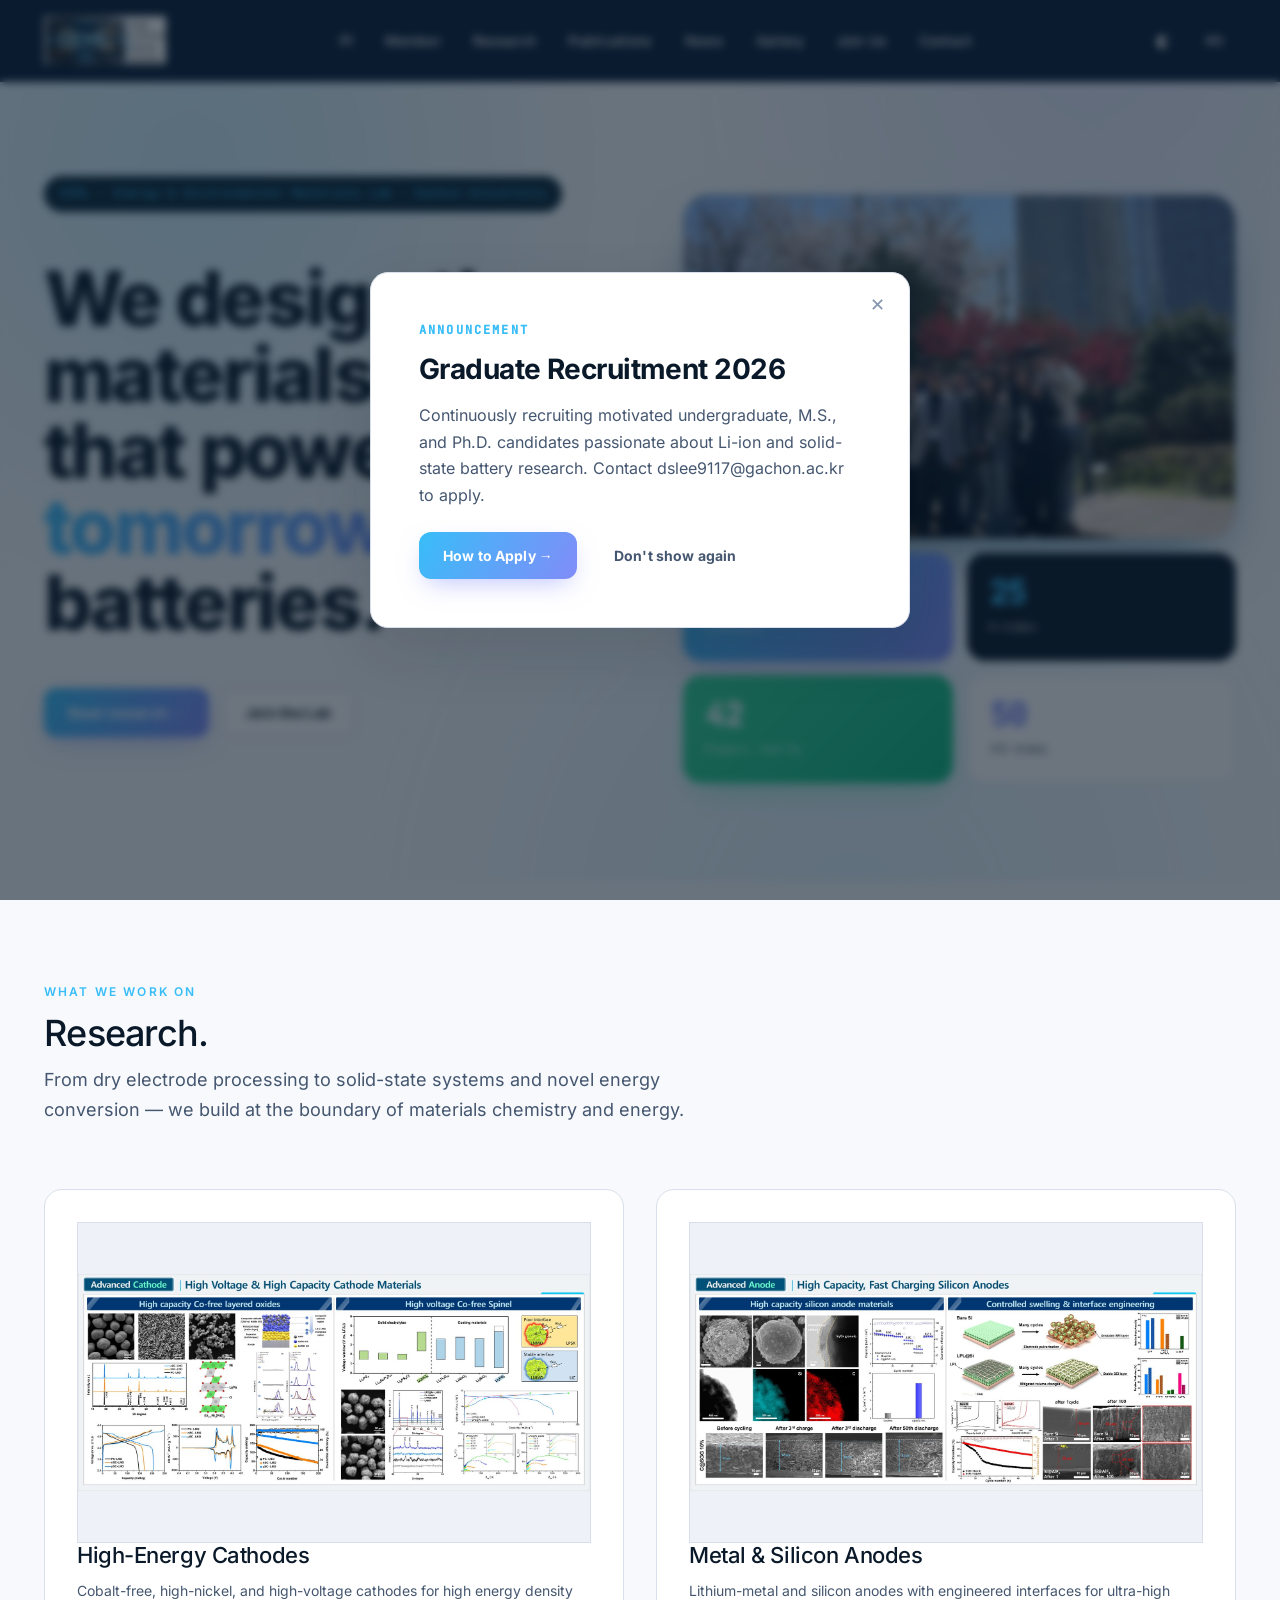
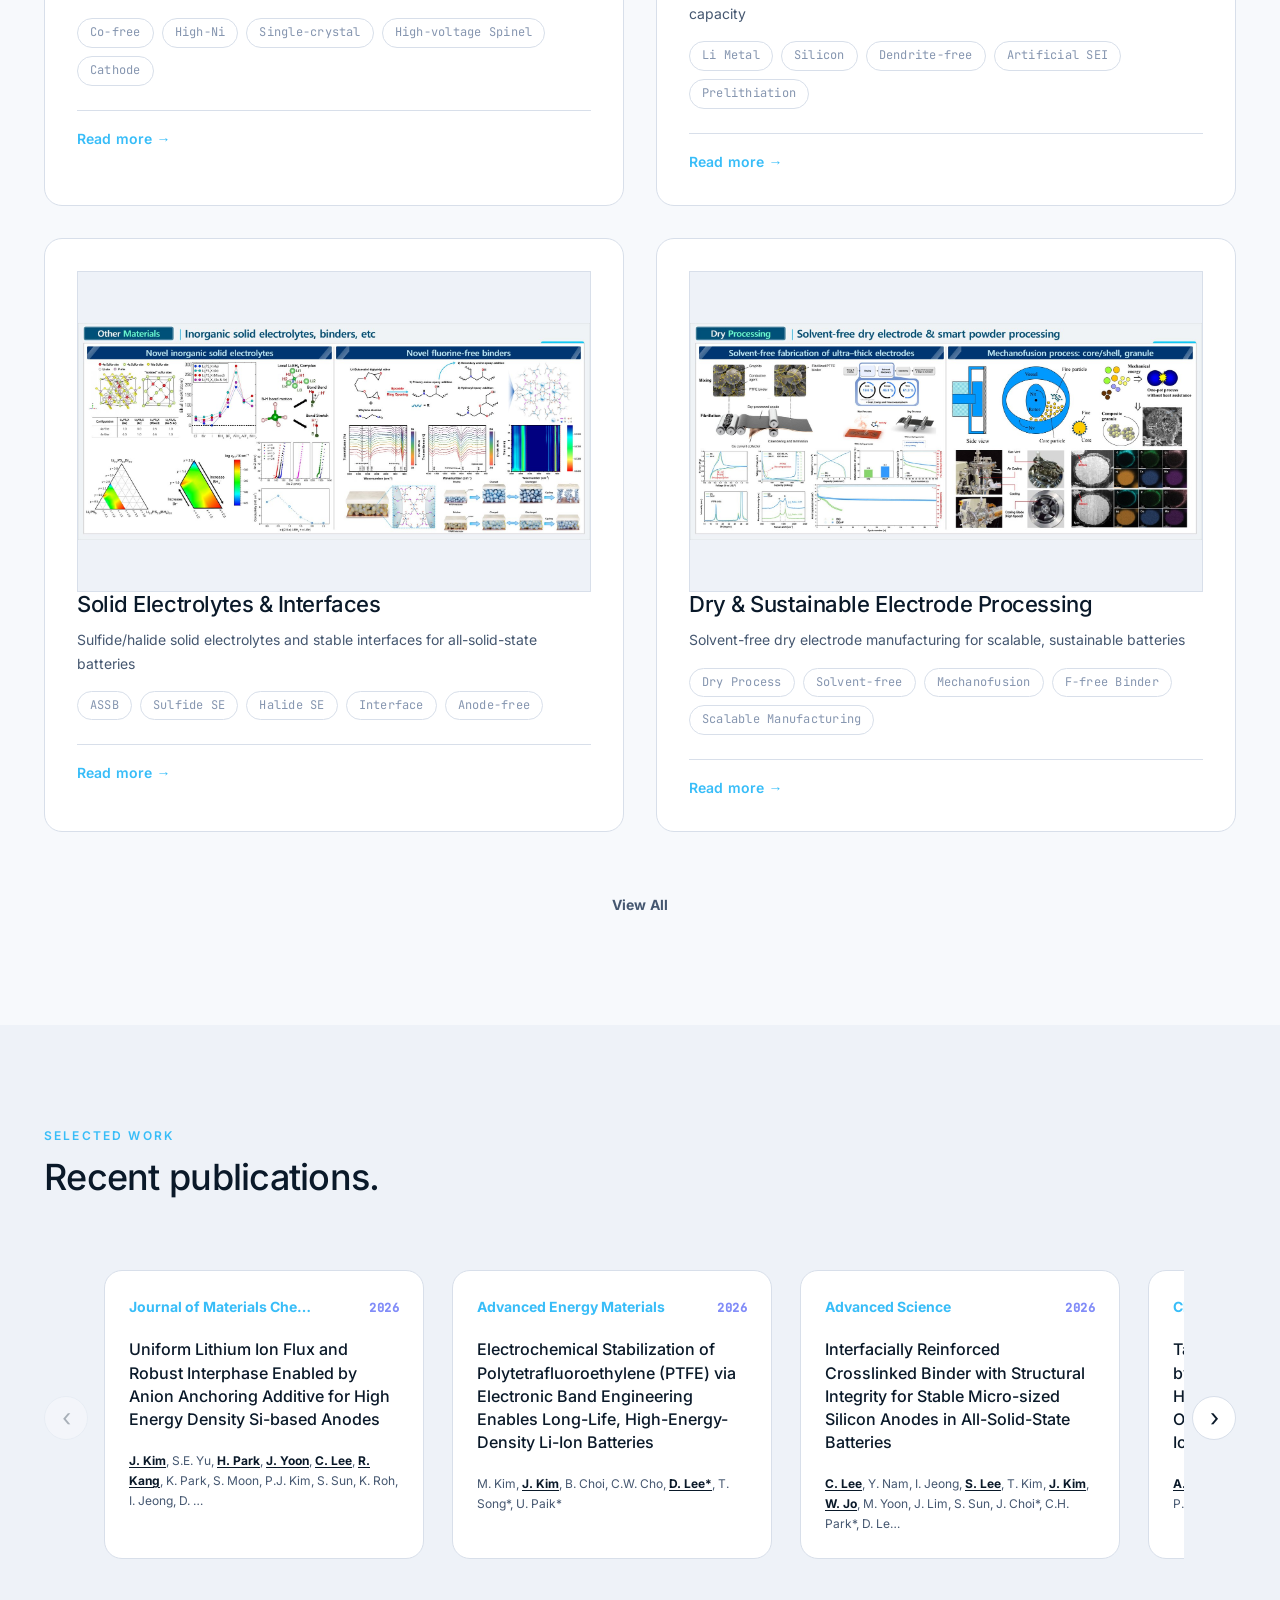
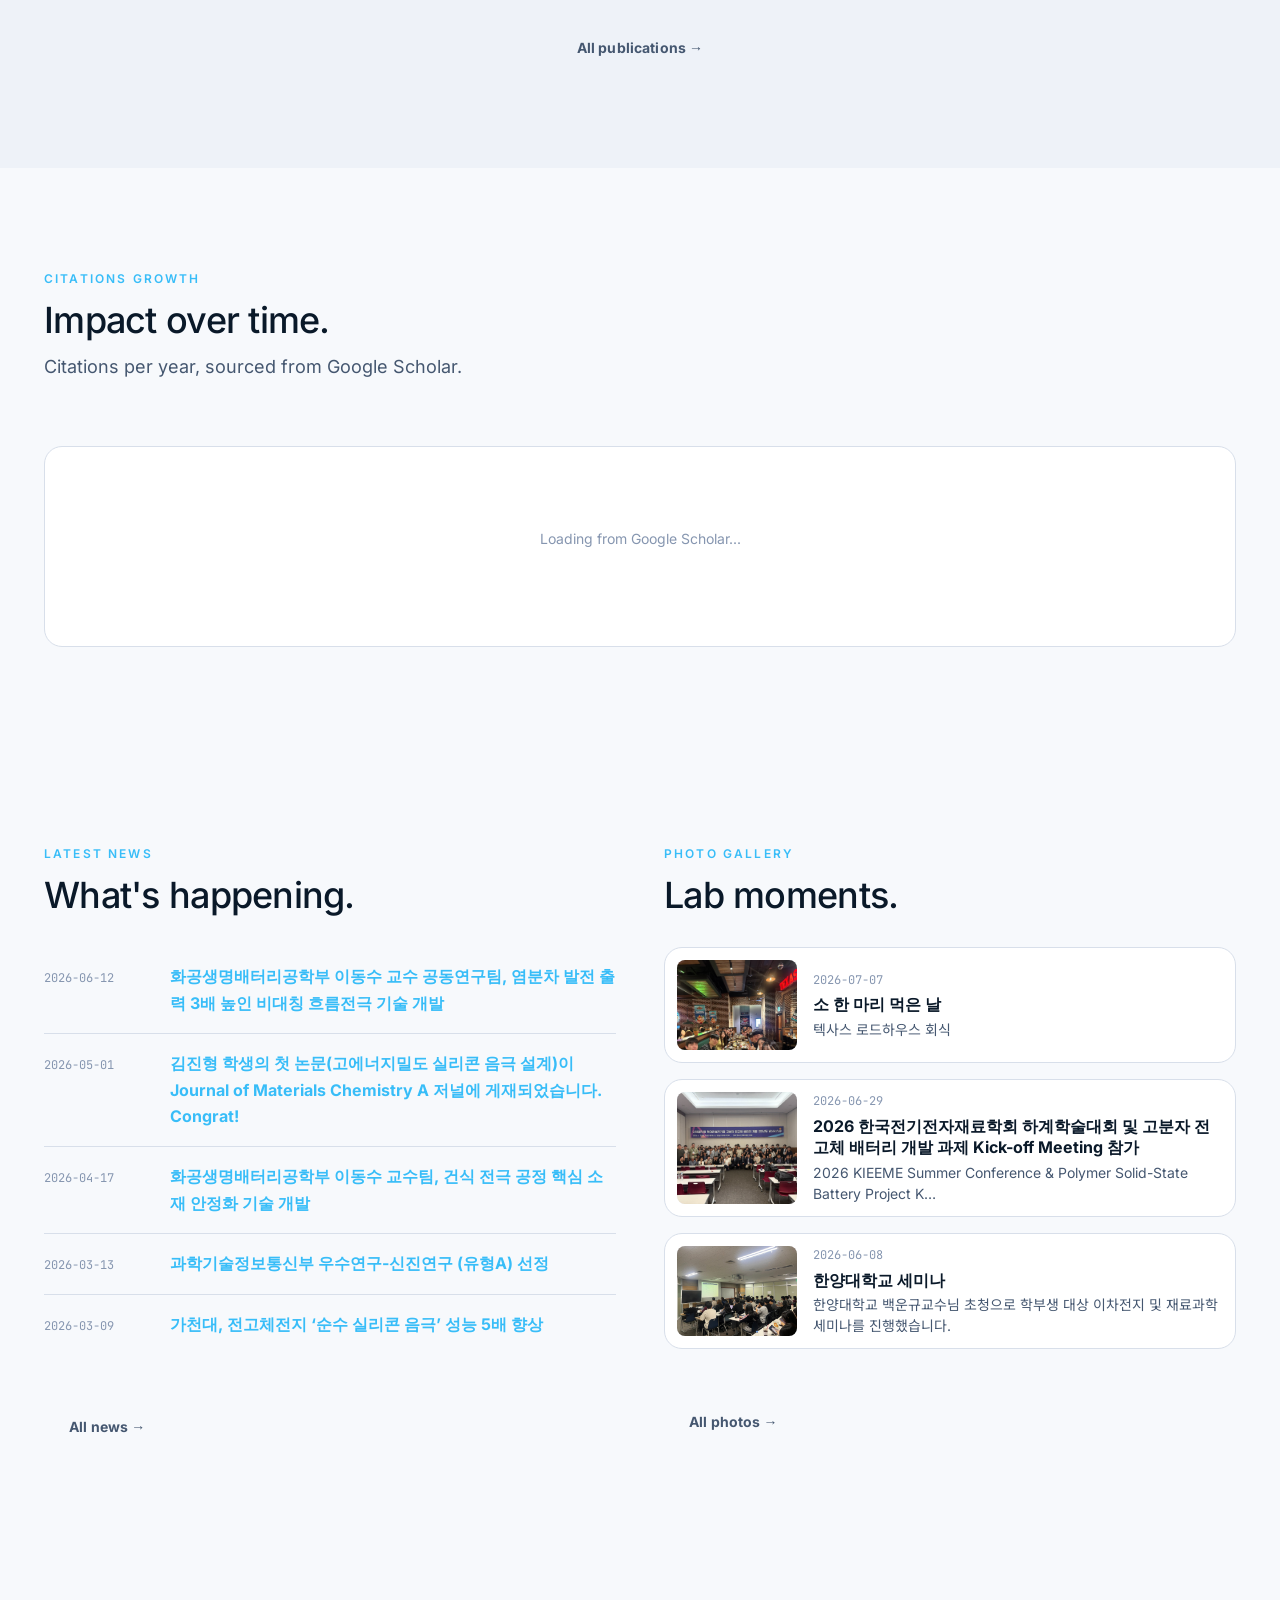
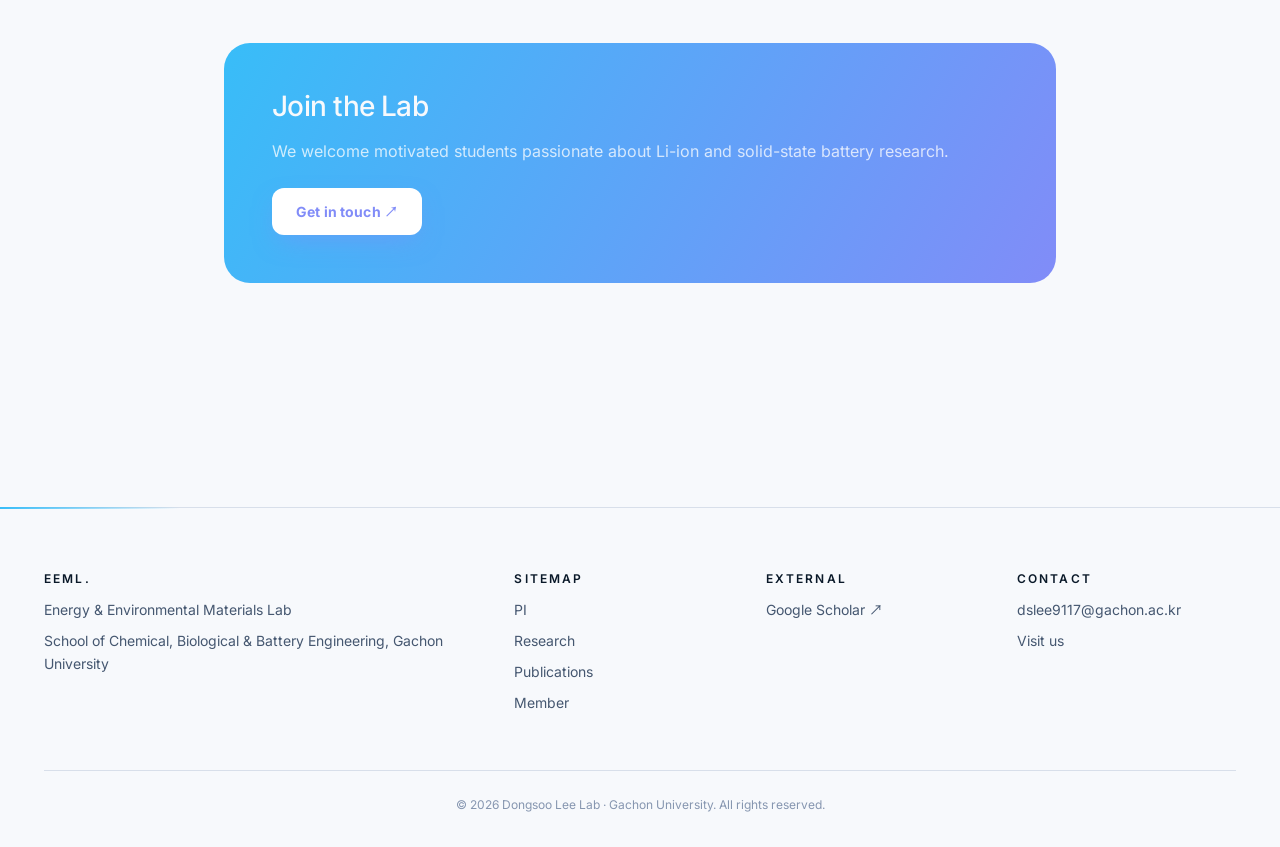
==== commit 15263115: "style(headings): switch heading font to sans-serif (gothic), widen research card image gap; bump css" ====
--- a/index.html
+++ b/index.html
@@ -65,7 +65,7 @@
   </script>
   <meta name="twitter:card" content="summary_large_image" />
   <link rel="stylesheet" href="css/fonts.css?v=20260629a" />
-  <link rel="stylesheet" href="css/style.css?v=20260713c" />
+  <link rel="stylesheet" href="css/style.css?v=20260811a" />
 </head>
 <body>
 
--- a/css/style.css
+++ b/css/style.css
@@ -19,7 +19,7 @@
   --c-highlight: #1B5BD9;
   --c-navy-deep: #0A1929;
 
-  --font-display: "Source Serif 4", "Noto Serif KR", Georgia, serif;
+  --font-display: "Inter", "Noto Sans KR", -apple-system, BlinkMacSystemFont, sans-serif;
   --font-sans: "Inter", "Noto Sans KR", -apple-system, BlinkMacSystemFont, sans-serif;
   --font-mono: "JetBrains Mono", ui-monospace, "SF Mono", Menlo, Consolas, monospace;
 
@@ -132,7 +132,7 @@
   color: var(--c-text);
   margin: 0 0 var(--space-4);
 }
-h1 { font-size: clamp(2.5rem, 6vw, var(--fs-5xl)); font-weight: 400; }
+h1 { font-size: clamp(2.5rem, 6vw, var(--fs-5xl)); font-weight: 500; }
 h2 { font-size: var(--fs-3xl); font-weight: 500; }
 h3 { font-size: var(--fs-xl); font-weight: 500; }
 p { margin: 0 0 var(--space-4); color: var(--c-text-muted); }
@@ -564,7 +564,7 @@
   border-radius: var(--radius-md);
   overflow: hidden;
   background: var(--c-surface-2);
-  margin-bottom: var(--space-5);
+  margin-bottom: var(--space-7);
   border: 1px solid var(--c-border);
 }
 .topic-cover img {
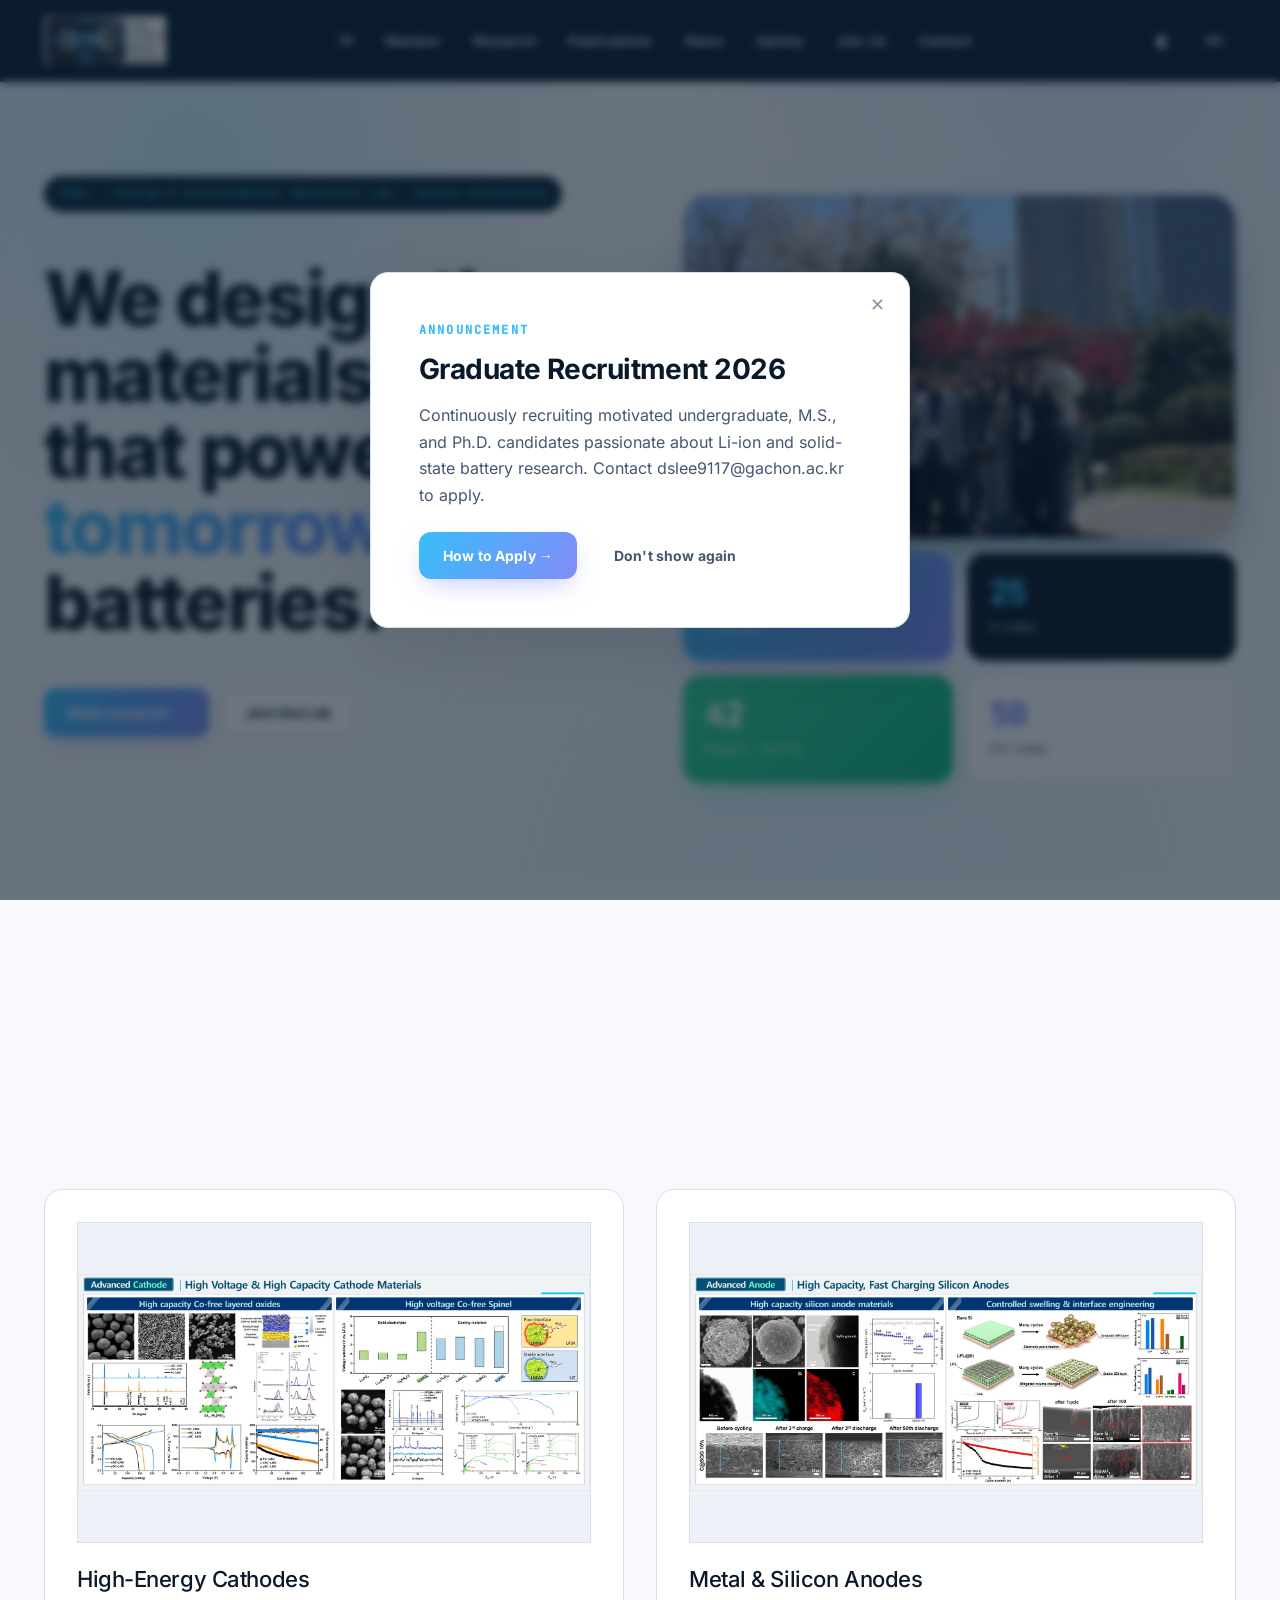
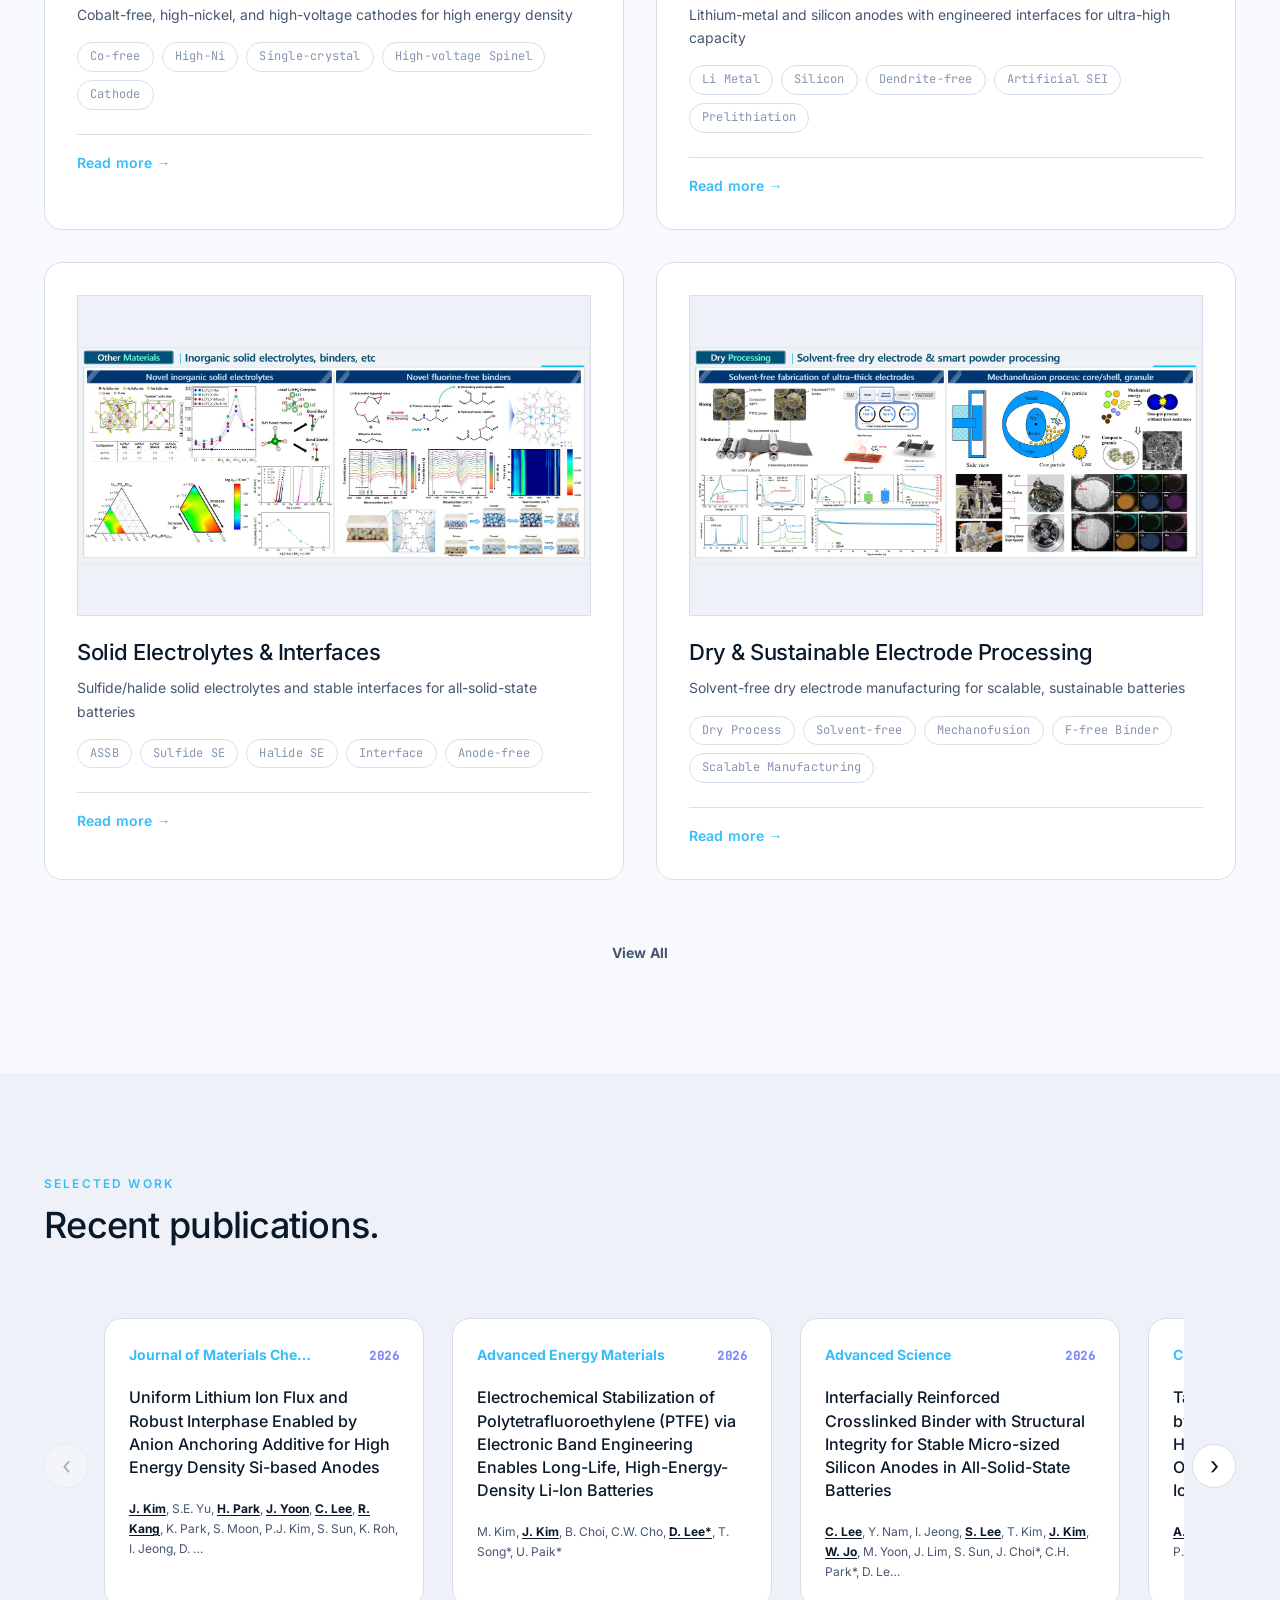
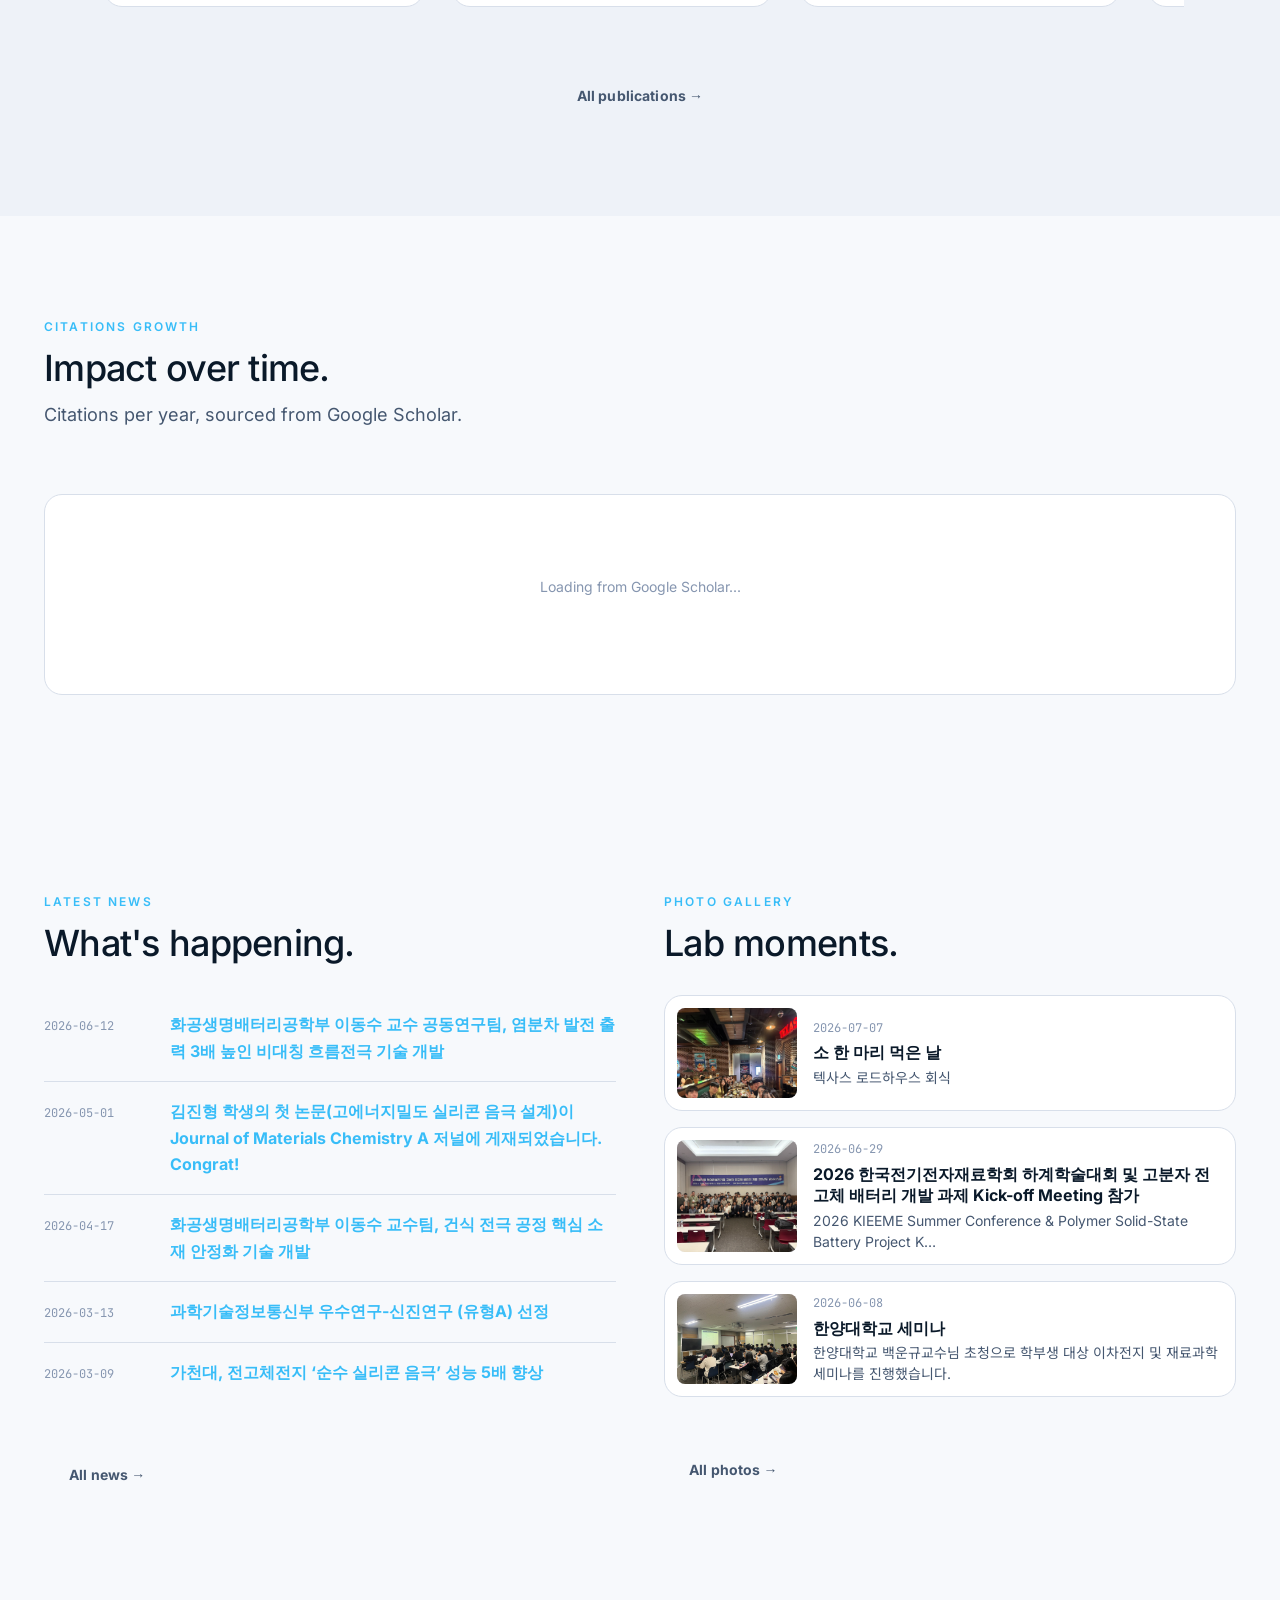
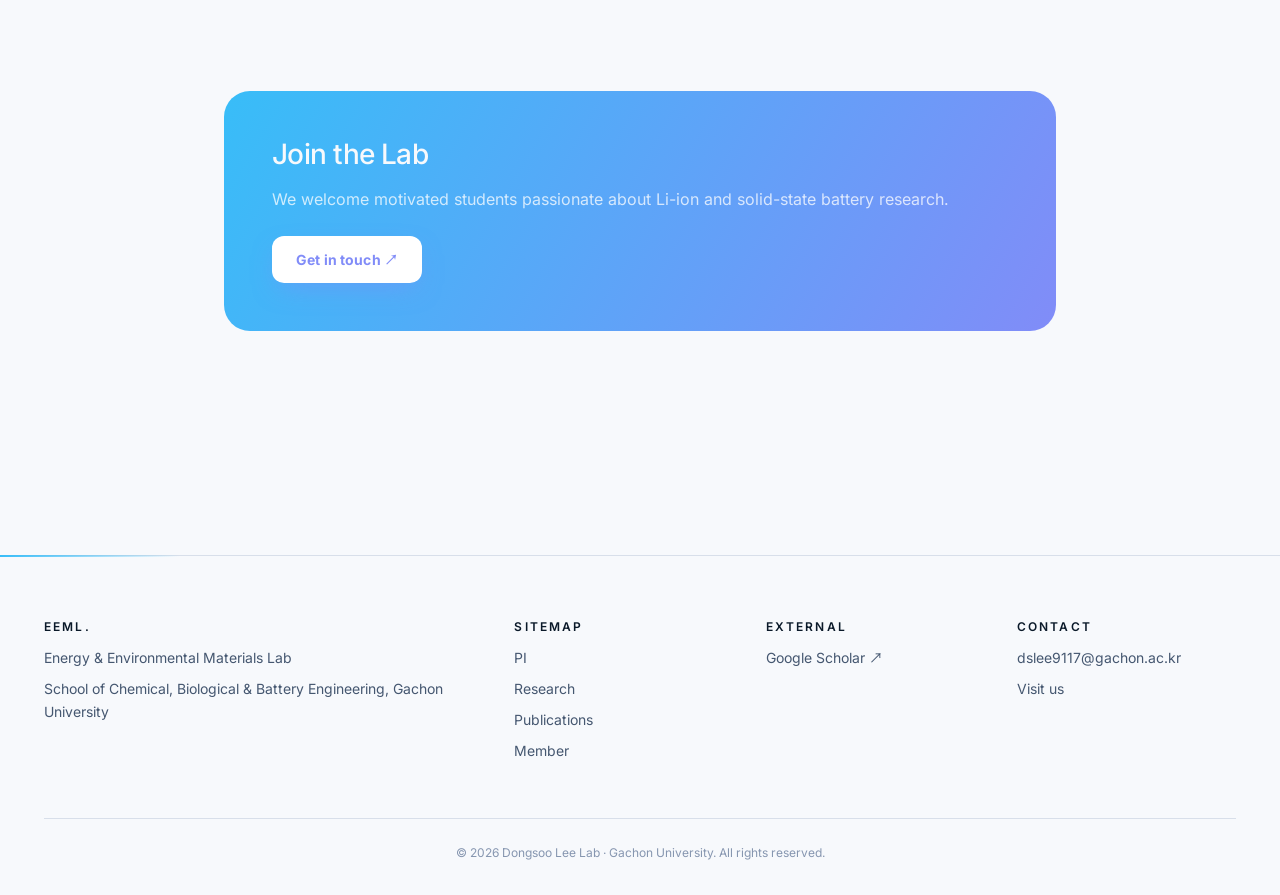
==== commit 971fd9a6: "fix(research): topic card image-title gap used undefined --space-7 (no gap); use --space-6 (24px)" ====
--- a/index.html
+++ b/index.html
@@ -65,7 +65,7 @@
   </script>
   <meta name="twitter:card" content="summary_large_image" />
   <link rel="stylesheet" href="css/fonts.css?v=20260629a" />
-  <link rel="stylesheet" href="css/style.css?v=20260811a" />
+  <link rel="stylesheet" href="css/style.css?v=20260811b" />
 </head>
 <body>
 
--- a/css/style.css
+++ b/css/style.css
@@ -564,7 +564,7 @@
   border-radius: var(--radius-md);
   overflow: hidden;
   background: var(--c-surface-2);
-  margin-bottom: var(--space-7);
+  margin-bottom: var(--space-6);
   border: 1px solid var(--c-border);
 }
 .topic-cover img {
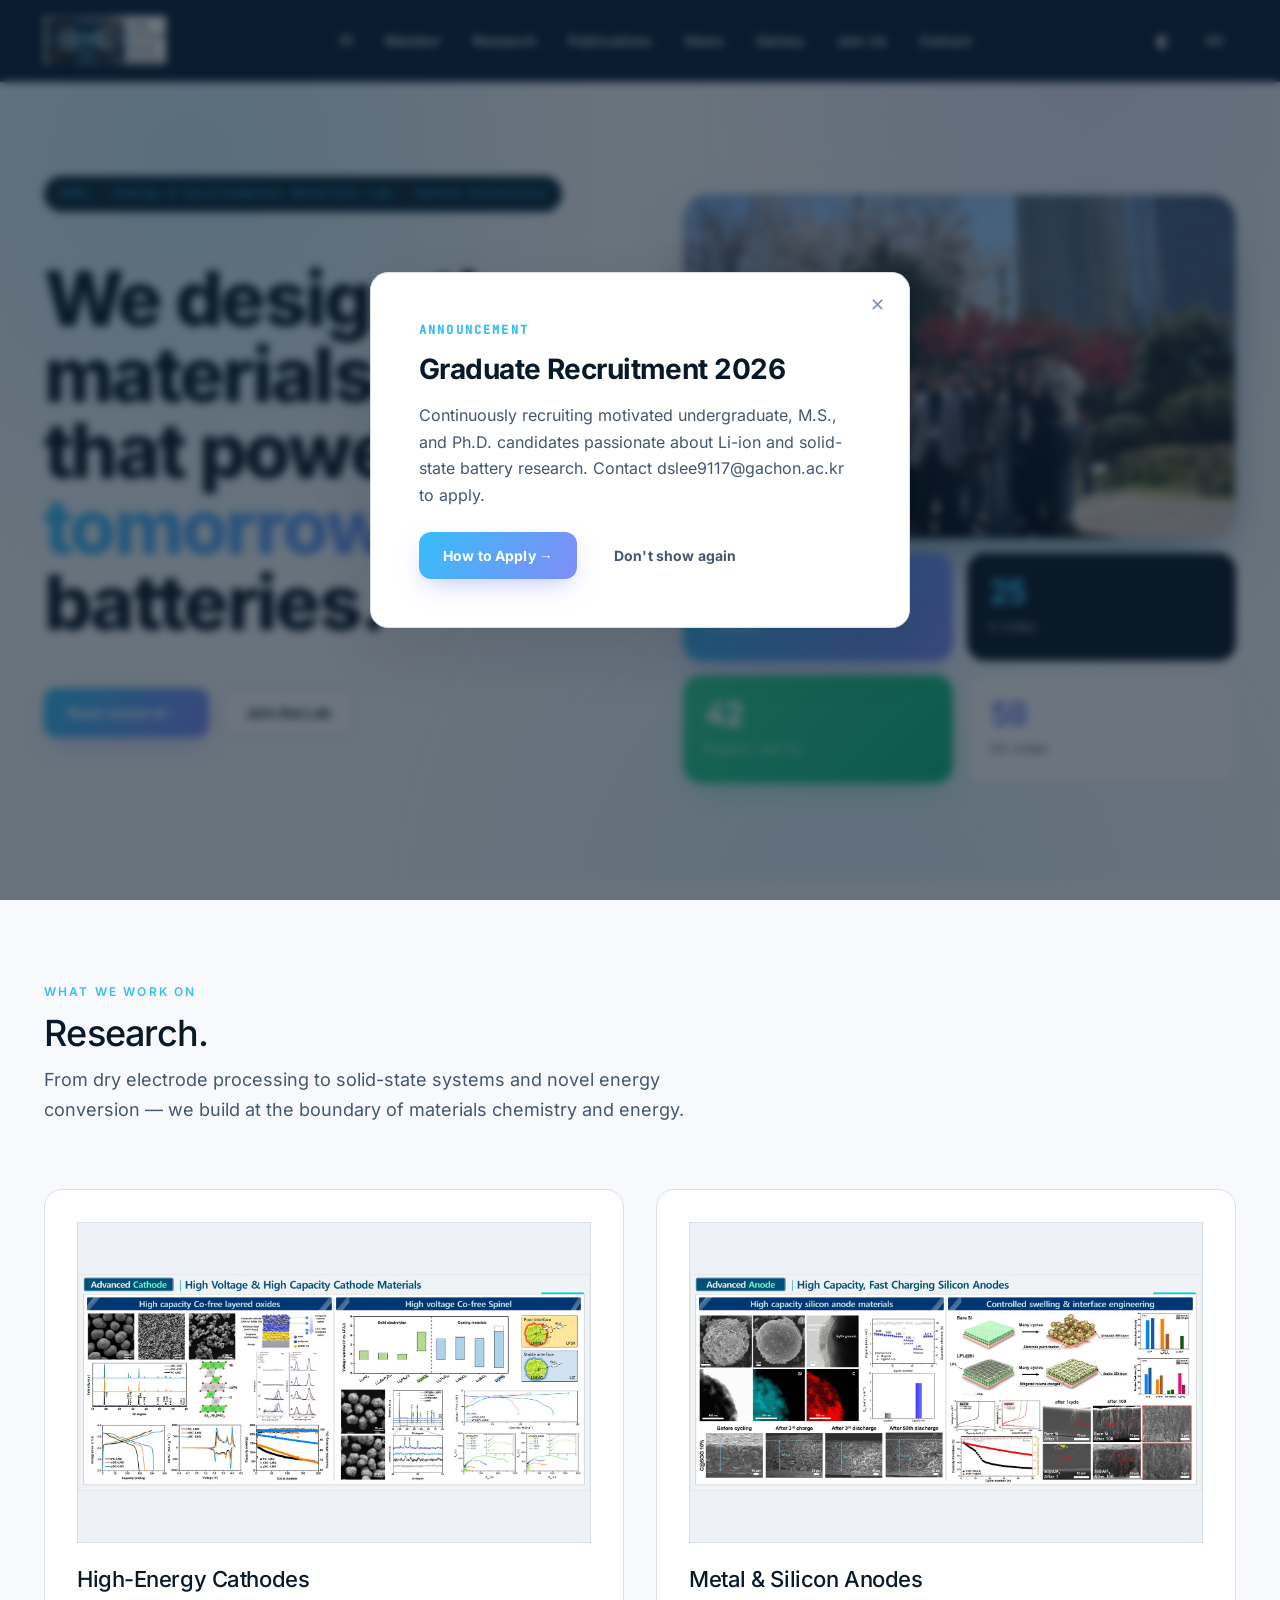
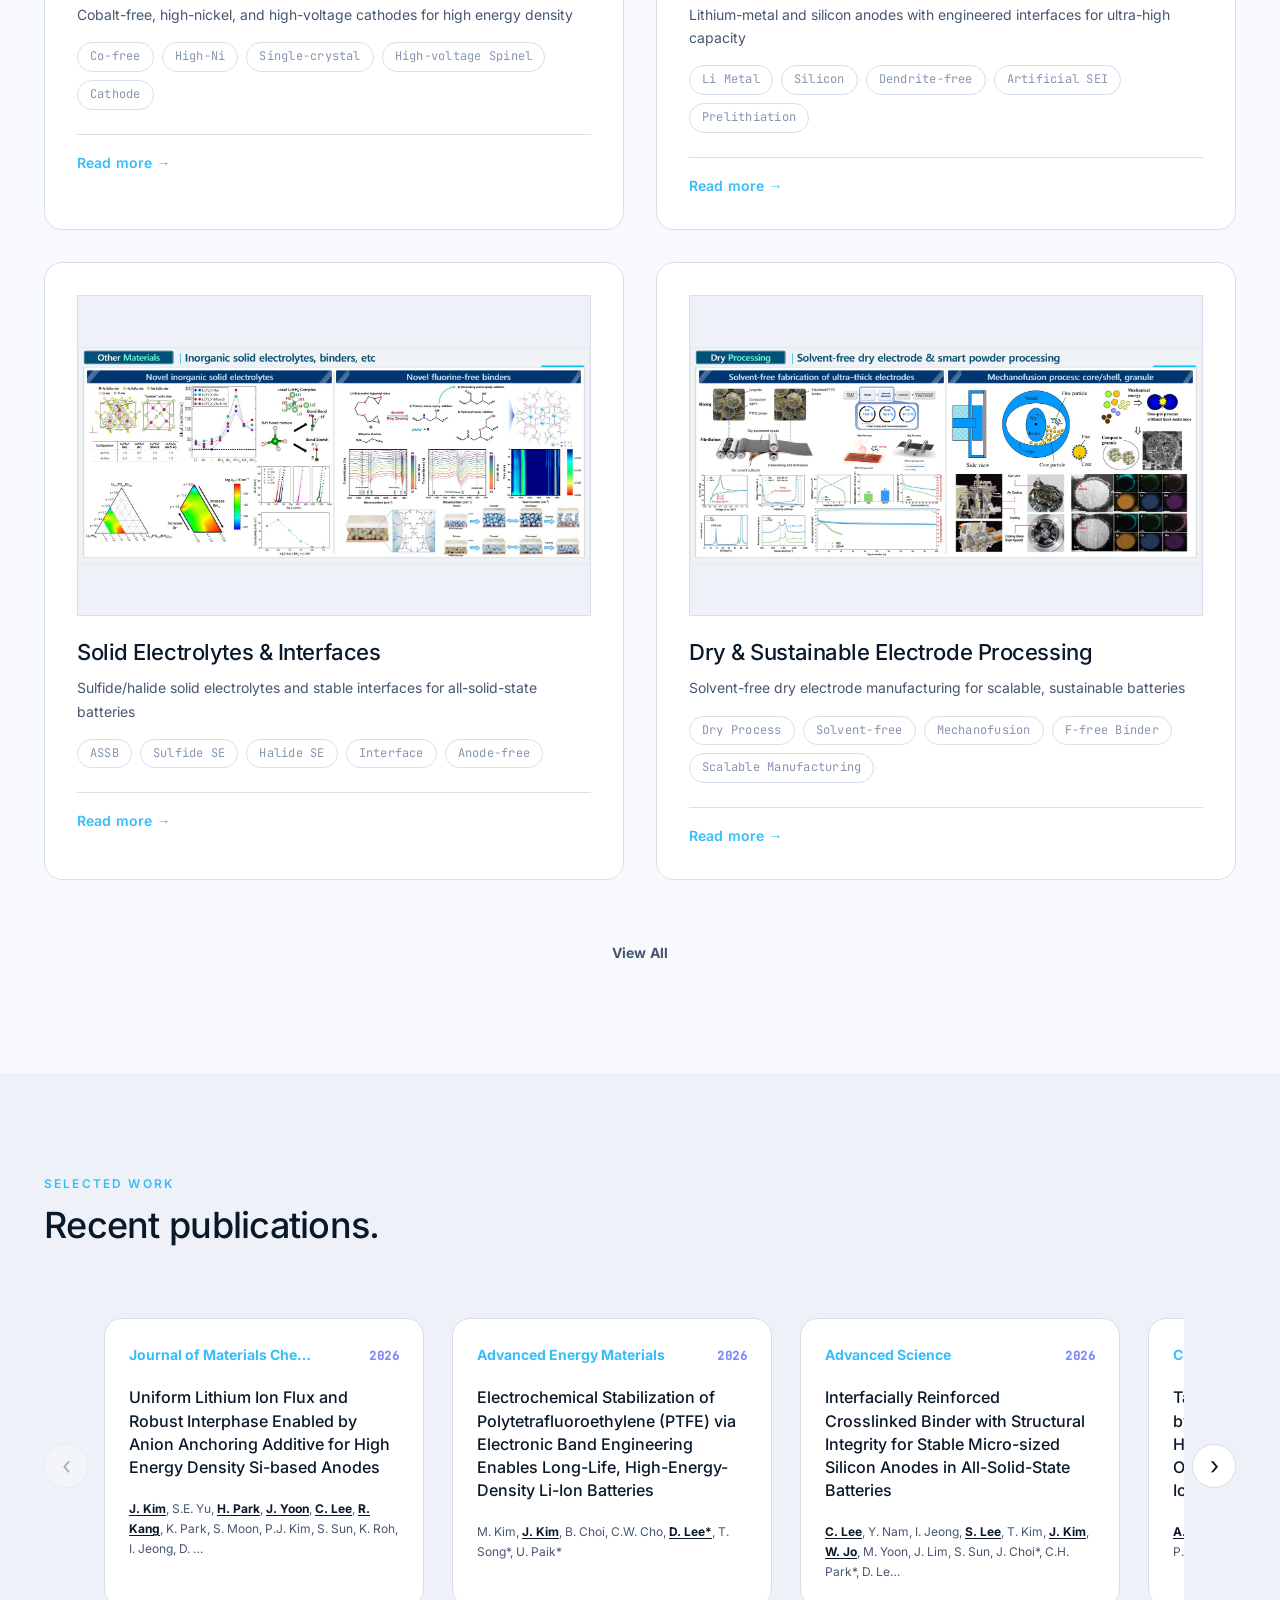
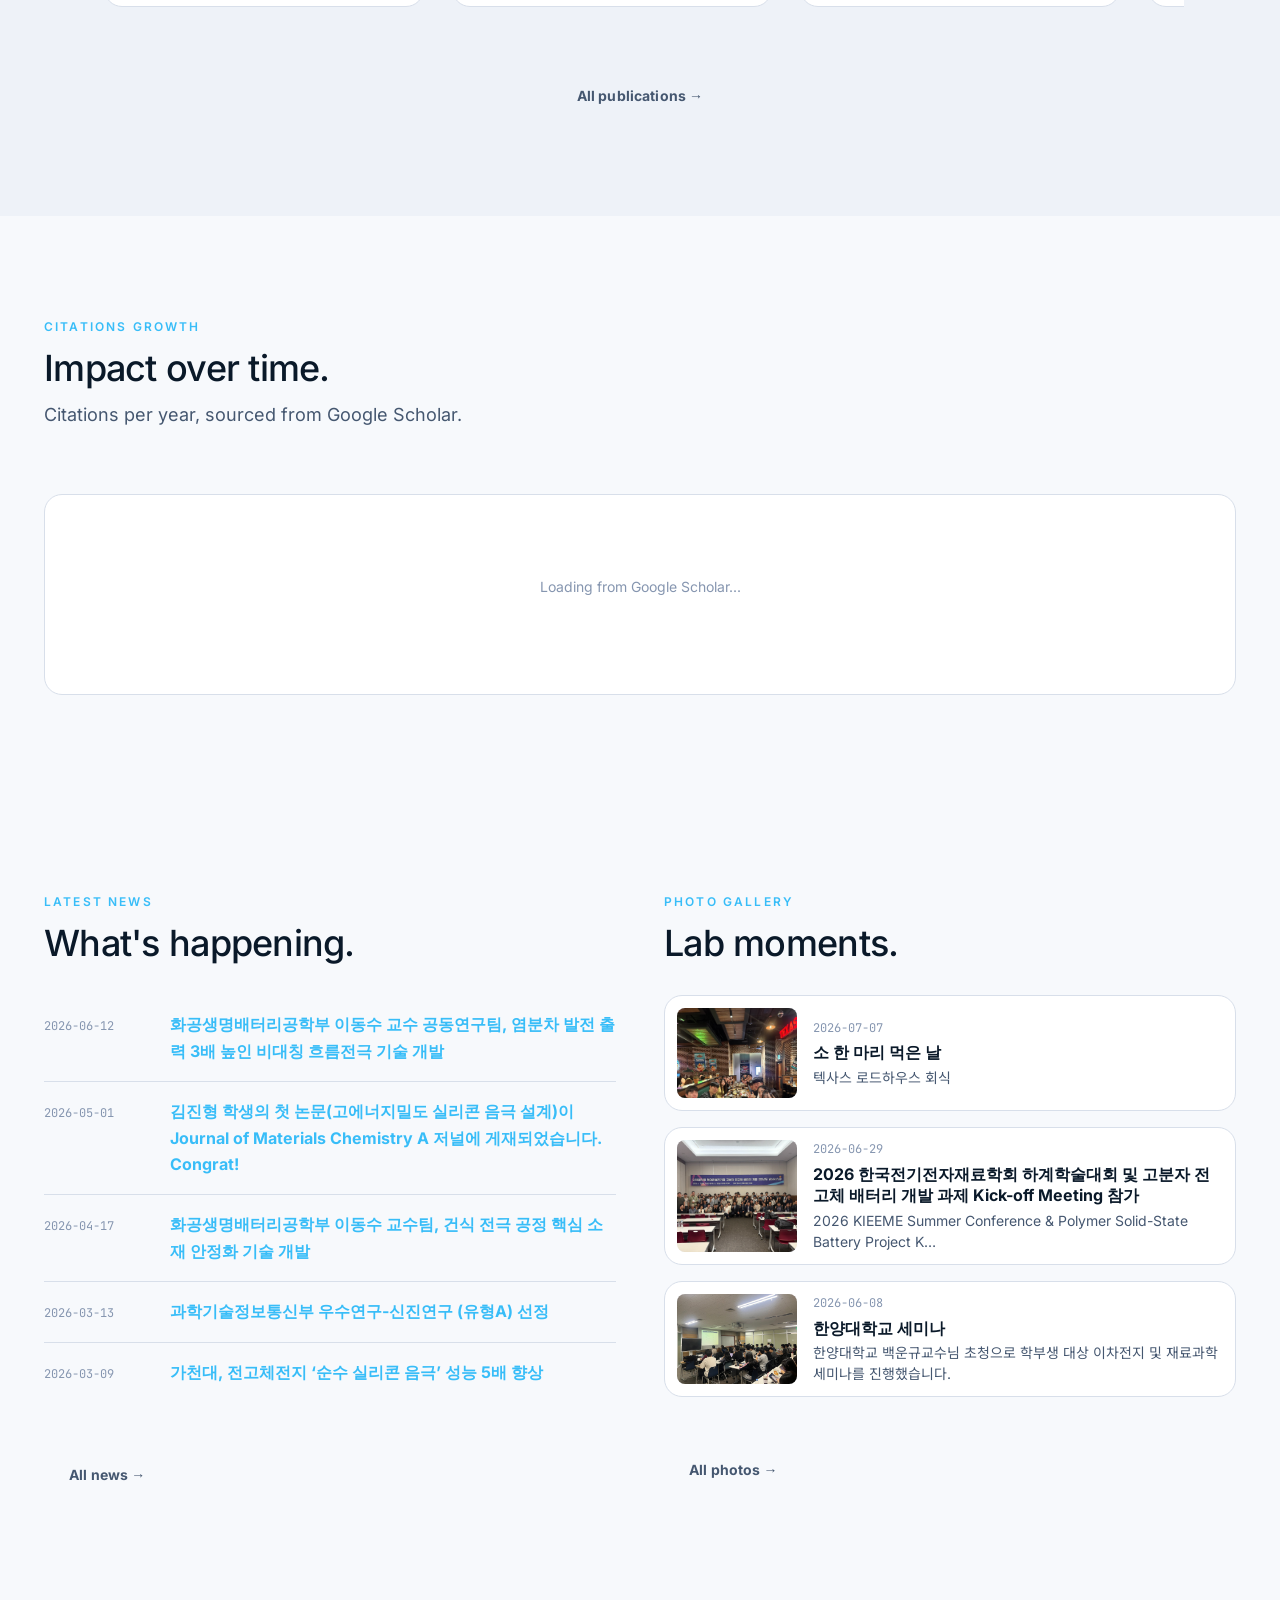
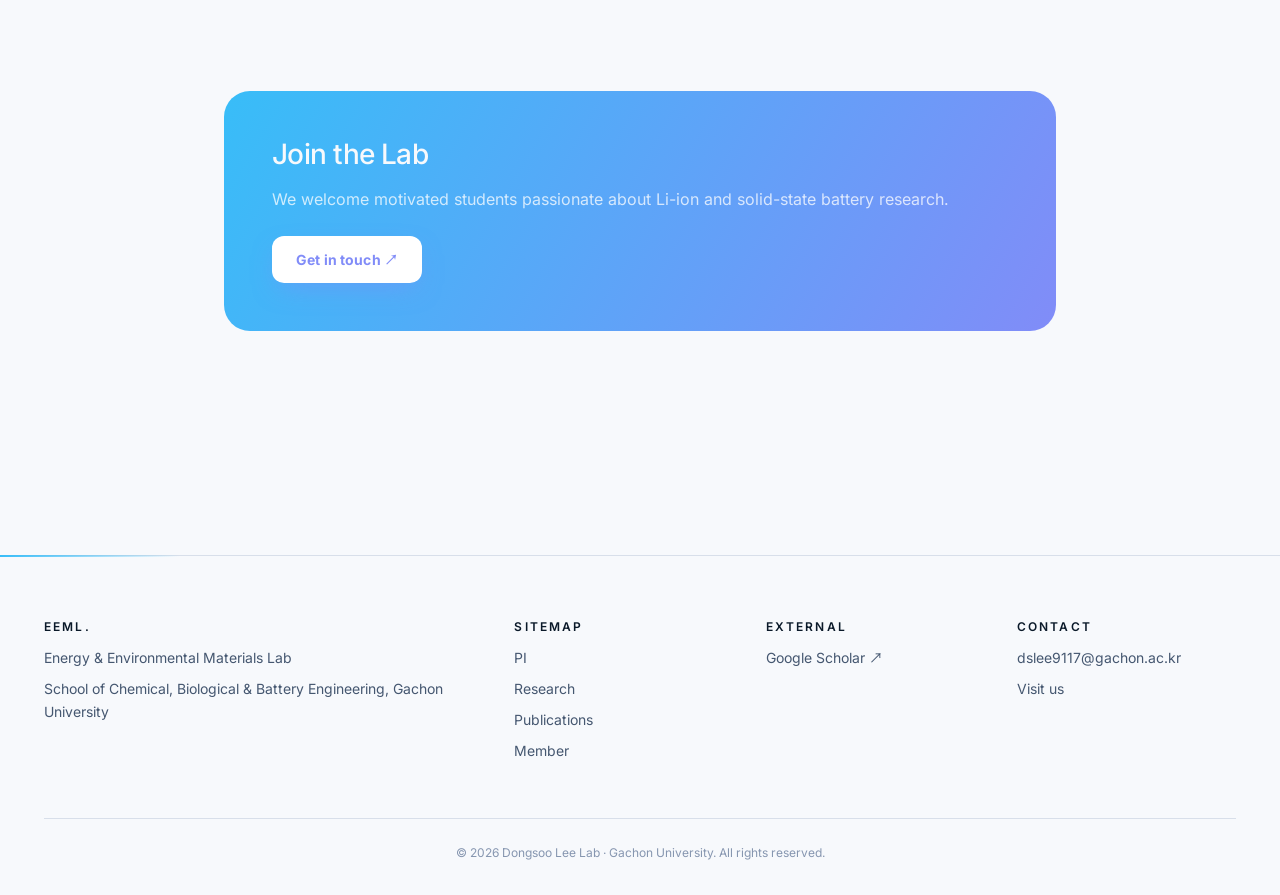
==== commit 8bf6e98d: "fix(css): define missing spacing-scale vars --space-5/7/10 (were undefined → 0 gap on hero, news-det" ====
--- a/index.html
+++ b/index.html
@@ -65,7 +65,7 @@
   </script>
   <meta name="twitter:card" content="summary_large_image" />
   <link rel="stylesheet" href="css/fonts.css?v=20260629a" />
-  <link rel="stylesheet" href="css/style.css?v=20260811b" />
+  <link rel="stylesheet" href="css/style.css?v=20260811c" />
 </head>
 <body>
 
--- a/css/style.css
+++ b/css/style.css
@@ -38,8 +38,11 @@
   --space-2: 0.5rem;
   --space-3: 0.75rem;
   --space-4: 1rem;
+  --space-5: 1.25rem;
   --space-6: 1.5rem;
+  --space-7: 1.75rem;
   --space-8: 2rem;
+  --space-10: 2.5rem;
   --space-12: 3rem;
   --space-16: 4rem;
   --space-20: 5rem;
